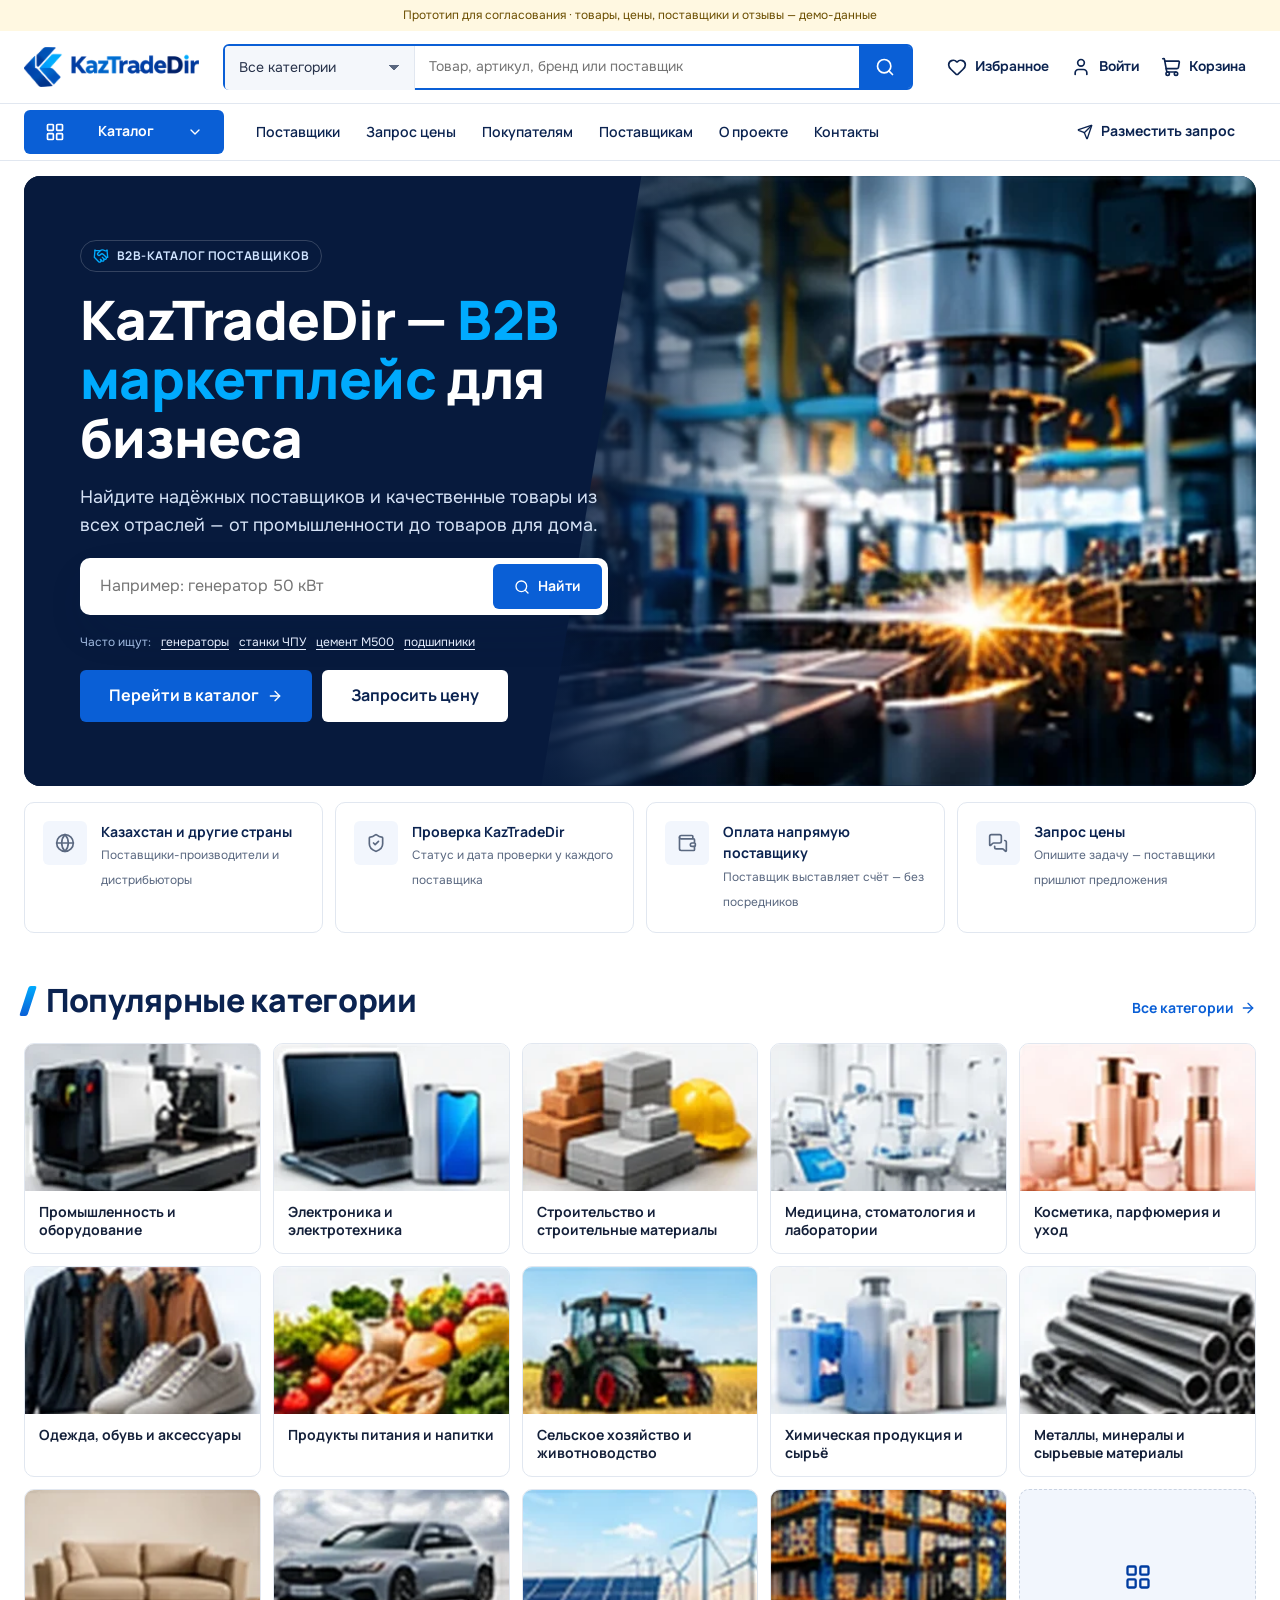
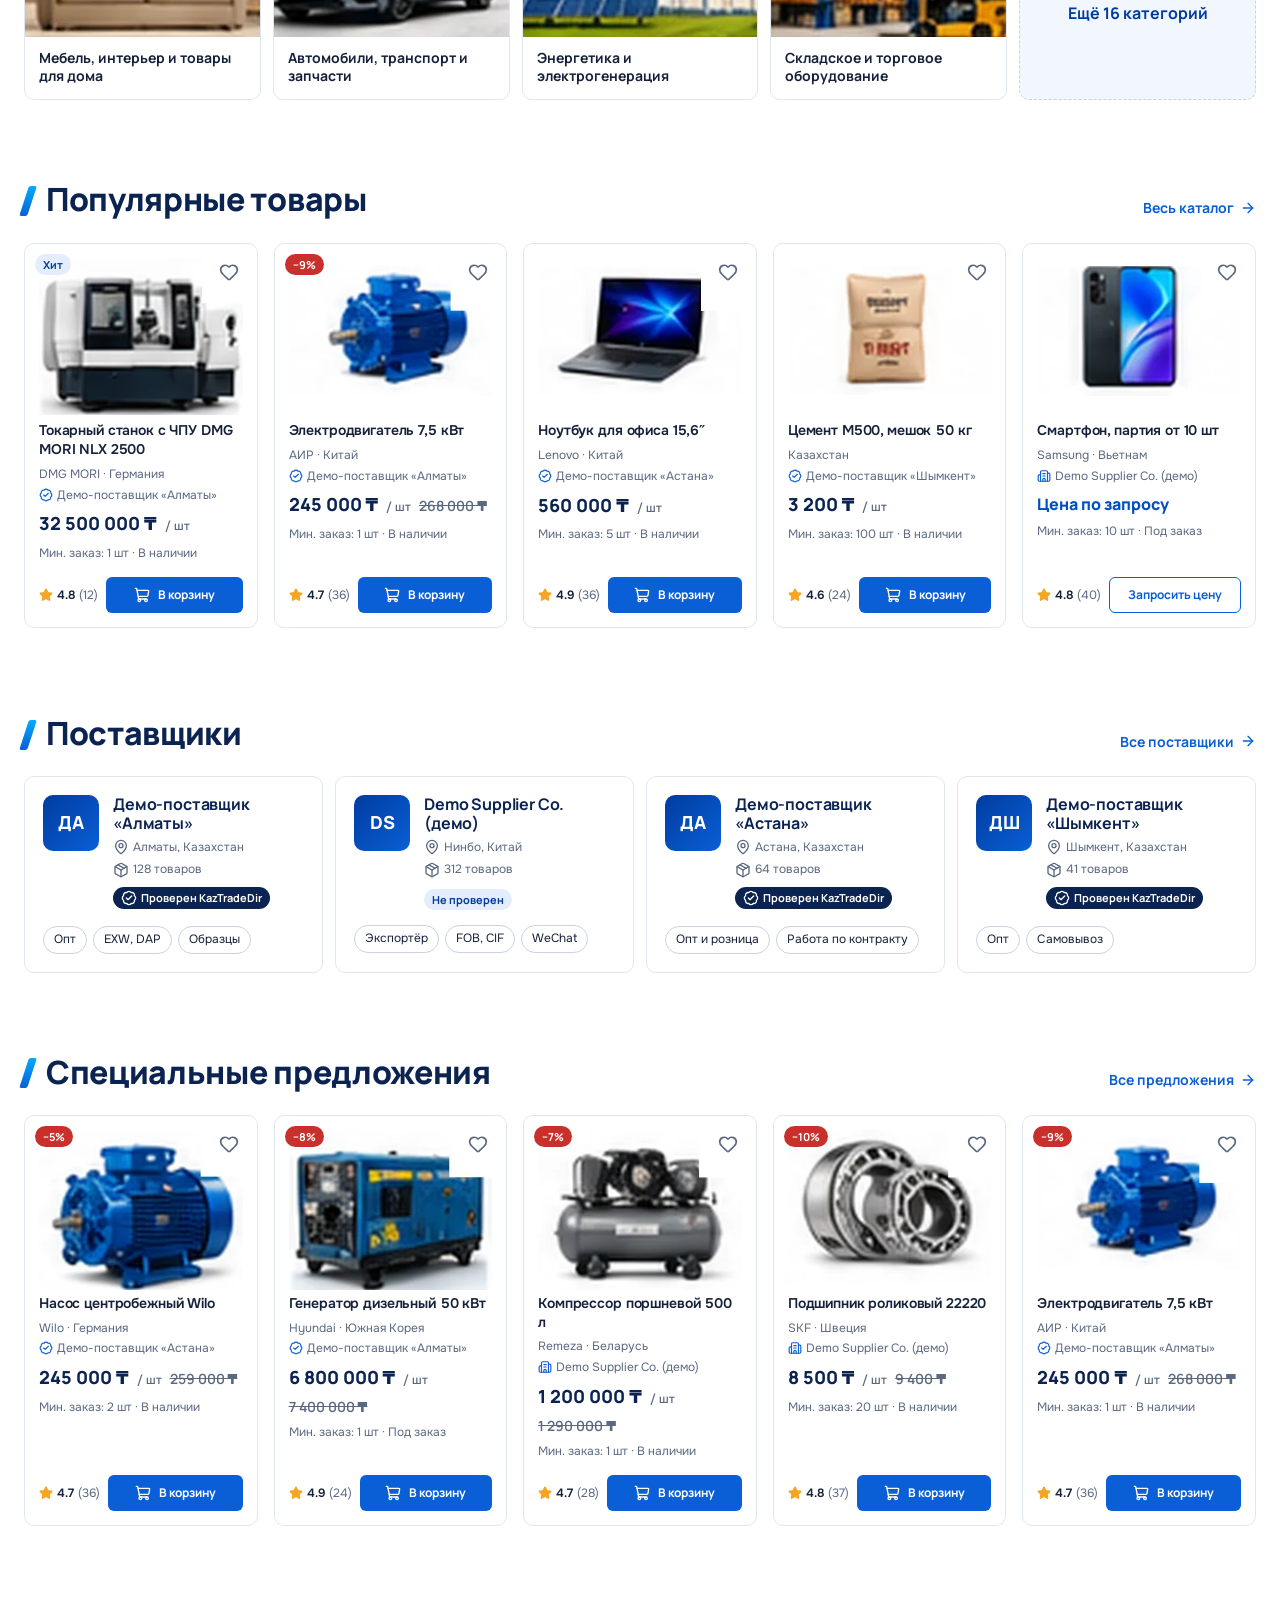
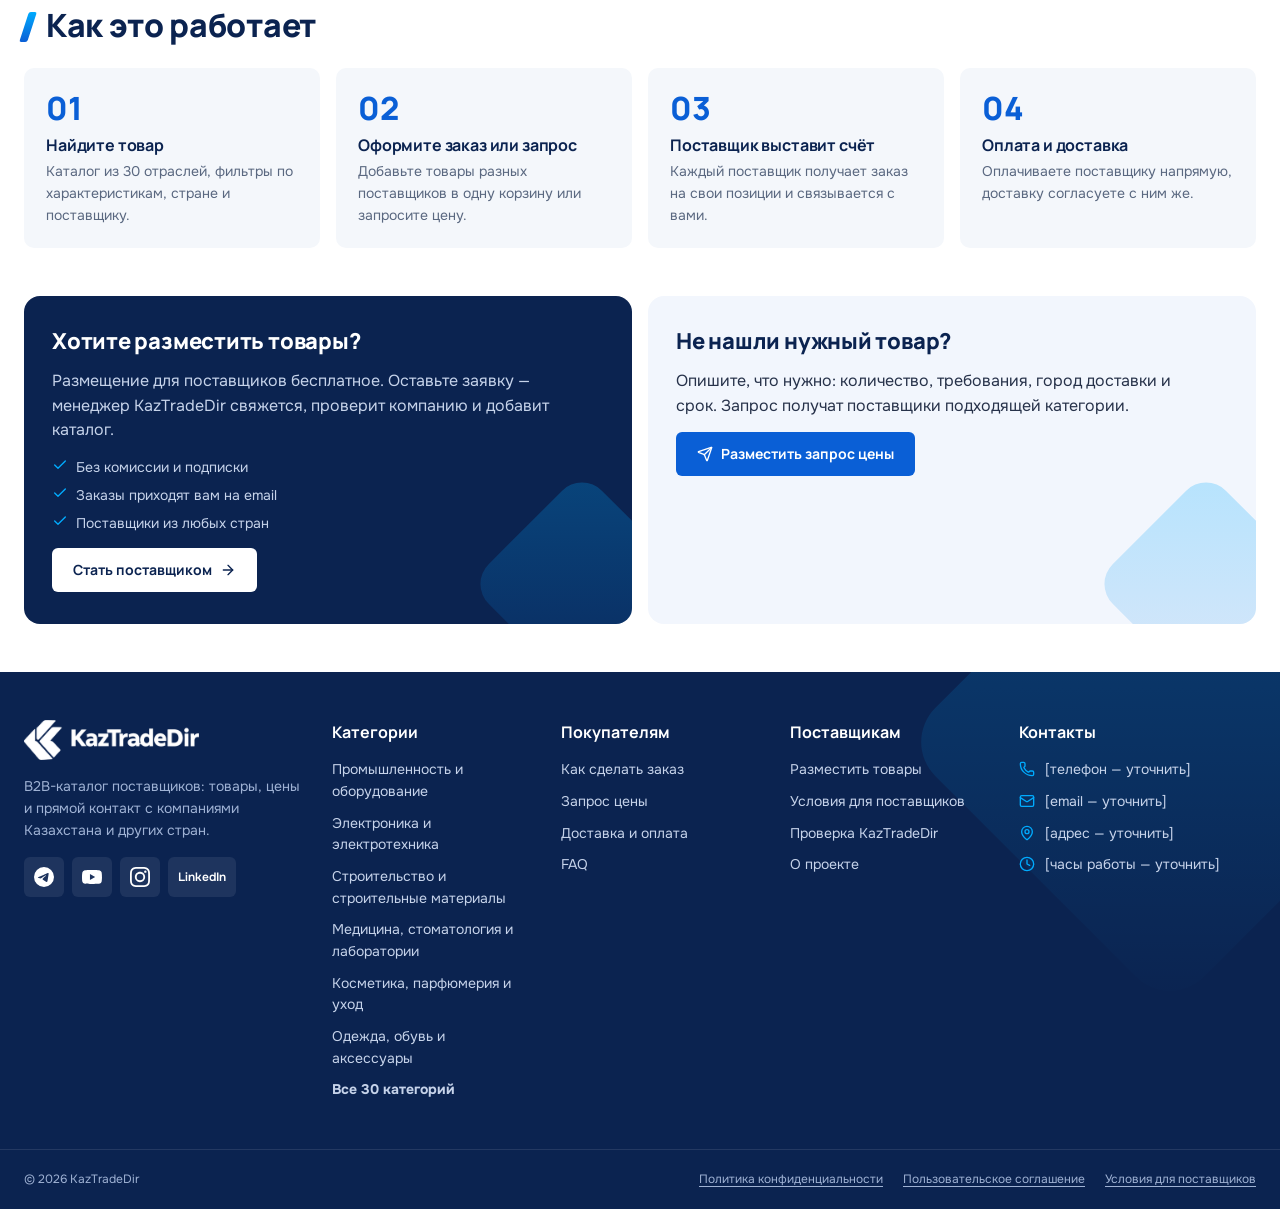
==== index.html @ 455f2168 "Прототип KazTradeDir, часть 1: главная, каталог, товар Co-Authored-By: Claude Opus 5.5 <noreply@anth" ====
<!doctype html>
<html lang="ru">
<head>
	<meta charset="utf-8">
	<meta name="viewport" content="width=device-width, initial-scale=1">
	<title>KazTradeDir — B2B-каталог поставщиков Казахстана</title>
	<meta name="description" content="Поставщики и товары для бизнеса: промышленность, стройка, электроника и ещё 27 отраслей. Заказ и запрос цены напрямую у поставщика.">
	<meta name="robots" content="noindex, nofollow">
	<link rel="icon" href="assets/img/favicon-32.png" sizes="32x32">
	<link rel="apple-touch-icon" href="assets/img/apple-touch-icon.png">
	<link rel="preconnect" href="https://fonts.googleapis.com">
	<link rel="preconnect" href="https://fonts.gstatic.com" crossorigin>
	<link rel="stylesheet" href="https://fonts.googleapis.com/css2?family=Manrope:wght@600;700;800&family=Onest:wght@400;500;600;700&display=swap">
	<link rel="stylesheet" href="assets/css/tokens.css?v=0.4.3">
	<link rel="stylesheet" href="assets/css/base.css?v=0.4.3">
	<link rel="stylesheet" href="assets/css/components.css?v=0.4.3">
	<link rel="stylesheet" href="assets/css/layout.css?v=0.4.3">
	<link rel="stylesheet" href="assets/css/pages.css?v=0.4.3">
	<script type="module" src="assets/js/main.js?v=0.4.3"></script>
</head>
<body>
<div class="proto-bar">Прототип для согласования · товары, цены, поставщики и отзывы — демо-данные</div>
<a class="skip-link" href="#main">Перейти к содержимому</a>
<header class="site-header">
	<div class="container header-main">
		<button class="icon-btn header-burger" type="button" data-drawer-open="mobile-nav" aria-controls="mobile-nav" aria-expanded="false" aria-label="Открыть меню"><svg class="icon" aria-hidden="true"><use href="assets/icons.svg#i-menu"></use></svg></button>
		<a class="site-logo" href="index.html" aria-label="KazTradeDir — на главную"><img src="assets/img/logo.png" alt="KazTradeDir" width="175" height="40"></a>
		<form class="header-search" role="search" action="catalog.html">
			<label class="visually-hidden" for="search-cat">Категория поиска</label>
			<select class="select header-search__cat" id="search-cat" name="product_cat"><option value="">Все категории</option><option value="promyshlennost-i-oborudovanie">Промышленность и оборудование</option><option value="elektronika-i-elektrotehnika">Электроника и электротехника</option><option value="stroitelstvo-i-stroymaterialy">Строительство и строительные материалы</option><option value="meditsina-i-laboratorii">Медицина, стоматология и лаборатории</option><option value="kosmetika-i-parfyumeriya">Косметика, парфюмерия и уход</option><option value="odezhda-obuv-aksessuary">Одежда, обувь и аксессуары</option><option value="produkty-pitaniya-i-napitki">Продукты питания и напитки</option><option value="selskoe-hozyaystvo">Сельское хозяйство и животноводство</option><option value="himicheskaya-produktsiya">Химическая продукция и сырьё</option><option value="metally-i-mineraly">Металлы, минералы и сырьевые материалы</option><option value="mebel-i-tovary-dlya-doma">Мебель, интерьер и товары для дома</option><option value="avto-transport-zapchasti">Автомобили, транспорт и запчасти</option><option value="energetika">Энергетика и электрогенерация</option><option value="skladskoe-i-torgovoe-oborudovanie">Складское и торговое оборудование</option><option value="tekstil-i-tkani">Текстиль, ткани и материалы для производства</option><option value="nauka-i-izmereniya">Наука, измерения и контроль качества</option><option value="sport-otdyh-turizm">Спорт, отдых и туризм</option><option value="detskie-tovary">Детские товары, игрушки и образование</option><option value="oborudovanie-dlya-biznesa">Оборудование для бизнеса и сферы услуг</option><option value="bezopasnost-i-svyaz">Безопасность и связь</option><option value="vodosnabzhenie-otoplenie-ventilyatsiya">Водоснабжение, отопление и вентиляция</option><option value="bumaga-poligrafiya-ofis">Бумага, полиграфия и офисные товары</option><option value="tovary-dlya-zhivotnyh">Товары для животных</option><option value="ekologiya-i-pererabotka">Экология, переработка и очистка</option><option value="bytovaya-tehnika">Бытовая техника и товары повседневного спроса</option><option value="zapchasti-i-komplektuyushchie">Запасные части и комплектующие</option><option value="syre-i-polufabrikaty">Сырьё и полуфабрикаты для производства</option><option value="yuvelirnye-izdeliya">Ювелирные изделия и предметы роскоши</option><option value="muzyka-zvuk-razvlecheniya">Музыка, звук и развлечения</option><option value="robototehnika-i-avtomatizatsiya">Робототехника, автоматизация и новые технологии</option></select>
			<label class="visually-hidden" for="search-q">Поиск</label>
			<input class="header-search__input" id="search-q" type="search" name="s" placeholder="Товар, артикул, бренд или поставщик" autocomplete="off">
			<button class="header-search__btn" type="submit" aria-label="Найти"><svg class="icon" aria-hidden="true"><use href="assets/icons.svg#i-search"></use></svg></button>
		</form>
		<nav class="header-actions" aria-label="Личное">
			<a class="header-action header-action--fav" href="#"><svg class="icon" aria-hidden="true"><use href="assets/icons.svg#i-heart"></use></svg><span class="header-action__label">Избранное</span><span class="counter" data-fav-count></span></a>
			<a class="header-action header-action--account" href="#"><svg class="icon" aria-hidden="true"><use href="assets/icons.svg#i-user"></use></svg><span class="header-action__label">Войти</span></a>
			<a class="header-action" href="#"><svg class="icon" aria-hidden="true"><use href="assets/icons.svg#i-shopping-cart"></use></svg><span class="header-action__label">Корзина</span><span class="counter" data-cart-count></span></a>
		</nav>
	</div>
	<div class="header-nav">
		<div class="container header-nav__inner">
			<button class="btn catalog-toggle" type="button" aria-expanded="false" aria-controls="mega-menu"><svg class="icon" aria-hidden="true"><use href="assets/icons.svg#i-layout-grid"></use></svg><span>Каталог</span><svg class="icon icon--sm catalog-toggle__chevron" aria-hidden="true"><use href="assets/icons.svg#i-chevron-down"></use></svg></button>
			<nav class="main-menu" aria-label="Основное меню"><a href="#">Поставщики</a><a href="#rfq">Запрос цены</a><a href="#">Покупателям</a><a href="#">Поставщикам</a><a href="#">О проекте</a><a href="#">Контакты</a></nav>
			<button class="btn btn--ghost header-nav__rfq" type="button" data-rfq-open=""><svg class="icon icon--sm" aria-hidden="true"><use href="assets/icons.svg#i-send"></use></svg>Разместить запрос</button>
		</div>
	</div>
	<div class="mega" id="mega-menu" hidden>
		<div class="container mega__inner">
			<nav class="mega__cats" aria-label="Категории каталога"><a class="mega__cat is-active" href="catalog.html" data-panel="mega-promyshlennost-i-oborudovanie"><svg class="icon" aria-hidden="true"><use href="assets/icons.svg#i-factory"></use></svg><span>Промышленность и оборудование</span><svg class="icon icon--sm" aria-hidden="true"><use href="assets/icons.svg#i-chevron-right"></use></svg></a><a class="mega__cat" href="catalog.html" data-panel="mega-elektronika-i-elektrotehnika"><svg class="icon" aria-hidden="true"><use href="assets/icons.svg#i-cpu"></use></svg><span>Электроника и электротехника</span><svg class="icon icon--sm" aria-hidden="true"><use href="assets/icons.svg#i-chevron-right"></use></svg></a><a class="mega__cat" href="catalog.html" data-panel="mega-stroitelstvo-i-stroymaterialy"><svg class="icon" aria-hidden="true"><use href="assets/icons.svg#i-hard-hat"></use></svg><span>Строительство и строительные материалы</span><svg class="icon icon--sm" aria-hidden="true"><use href="assets/icons.svg#i-chevron-right"></use></svg></a><a class="mega__cat" href="catalog.html" data-panel="mega-meditsina-i-laboratorii"><svg class="icon" aria-hidden="true"><use href="assets/icons.svg#i-stethoscope"></use></svg><span>Медицина, стоматология и лаборатории</span><svg class="icon icon--sm" aria-hidden="true"><use href="assets/icons.svg#i-chevron-right"></use></svg></a><a class="mega__cat" href="catalog.html" data-panel="mega-kosmetika-i-parfyumeriya"><svg class="icon" aria-hidden="true"><use href="assets/icons.svg#i-sparkles"></use></svg><span>Косметика, парфюмерия и уход</span><svg class="icon icon--sm" aria-hidden="true"><use href="assets/icons.svg#i-chevron-right"></use></svg></a><a class="mega__cat" href="catalog.html" data-panel="mega-odezhda-obuv-aksessuary"><svg class="icon" aria-hidden="true"><use href="assets/icons.svg#i-shirt"></use></svg><span>Одежда, обувь и аксессуары</span><svg class="icon icon--sm" aria-hidden="true"><use href="assets/icons.svg#i-chevron-right"></use></svg></a><a class="mega__cat" href="catalog.html" data-panel="mega-produkty-pitaniya-i-napitki"><svg class="icon" aria-hidden="true"><use href="assets/icons.svg#i-apple"></use></svg><span>Продукты питания и напитки</span><svg class="icon icon--sm" aria-hidden="true"><use href="assets/icons.svg#i-chevron-right"></use></svg></a><a class="mega__cat" href="catalog.html" data-panel="mega-selskoe-hozyaystvo"><svg class="icon" aria-hidden="true"><use href="assets/icons.svg#i-tractor"></use></svg><span>Сельское хозяйство и животноводство</span><svg class="icon icon--sm" aria-hidden="true"><use href="assets/icons.svg#i-chevron-right"></use></svg></a><a class="mega__cat" href="catalog.html" data-panel="mega-himicheskaya-produktsiya"><svg class="icon" aria-hidden="true"><use href="assets/icons.svg#i-flask-conical"></use></svg><span>Химическая продукция и сырьё</span><svg class="icon icon--sm" aria-hidden="true"><use href="assets/icons.svg#i-chevron-right"></use></svg></a><a class="mega__cat" href="catalog.html" data-panel="mega-metally-i-mineraly"><svg class="icon" aria-hidden="true"><use href="assets/icons.svg#i-pickaxe"></use></svg><span>Металлы, минералы и сырьевые материалы</span><svg class="icon icon--sm" aria-hidden="true"><use href="assets/icons.svg#i-chevron-right"></use></svg></a><a class="mega__cat" href="catalog.html" data-panel="mega-mebel-i-tovary-dlya-doma"><svg class="icon" aria-hidden="true"><use href="assets/icons.svg#i-sofa"></use></svg><span>Мебель, интерьер и товары для дома</span><svg class="icon icon--sm" aria-hidden="true"><use href="assets/icons.svg#i-chevron-right"></use></svg></a><a class="mega__cat" href="catalog.html" data-panel="mega-avto-transport-zapchasti"><svg class="icon" aria-hidden="true"><use href="assets/icons.svg#i-car"></use></svg><span>Автомобили, транспорт и запчасти</span><svg class="icon icon--sm" aria-hidden="true"><use href="assets/icons.svg#i-chevron-right"></use></svg></a><a class="mega__cat" href="catalog.html" data-panel="mega-energetika"><svg class="icon" aria-hidden="true"><use href="assets/icons.svg#i-zap"></use></svg><span>Энергетика и электрогенерация</span><svg class="icon icon--sm" aria-hidden="true"><use href="assets/icons.svg#i-chevron-right"></use></svg></a><a class="mega__cat" href="catalog.html" data-panel="mega-skladskoe-i-torgovoe-oborudovanie"><svg class="icon" aria-hidden="true"><use href="assets/icons.svg#i-warehouse"></use></svg><span>Складское и торговое оборудование</span><svg class="icon icon--sm" aria-hidden="true"><use href="assets/icons.svg#i-chevron-right"></use></svg></a><a class="mega__cat" href="catalog.html" data-panel="mega-tekstil-i-tkani"><svg class="icon" aria-hidden="true"><use href="assets/icons.svg#i-scissors"></use></svg><span>Текстиль, ткани и материалы для производства</span><svg class="icon icon--sm" aria-hidden="true"><use href="assets/icons.svg#i-chevron-right"></use></svg></a><a class="mega__cat" href="catalog.html" data-panel="mega-nauka-i-izmereniya"><svg class="icon" aria-hidden="true"><use href="assets/icons.svg#i-microscope"></use></svg><span>Наука, измерения и контроль качества</span><svg class="icon icon--sm" aria-hidden="true"><use href="assets/icons.svg#i-chevron-right"></use></svg></a><a class="mega__cat" href="catalog.html" data-panel="mega-sport-otdyh-turizm"><svg class="icon" aria-hidden="true"><use href="assets/icons.svg#i-dumbbell"></use></svg><span>Спорт, отдых и туризм</span><svg class="icon icon--sm" aria-hidden="true"><use href="assets/icons.svg#i-chevron-right"></use></svg></a><a class="mega__cat" href="catalog.html" data-panel="mega-detskie-tovary"><svg class="icon" aria-hidden="true"><use href="assets/icons.svg#i-baby"></use></svg><span>Детские товары, игрушки и образование</span><svg class="icon icon--sm" aria-hidden="true"><use href="assets/icons.svg#i-chevron-right"></use></svg></a><a class="mega__cat" href="catalog.html" data-panel="mega-oborudovanie-dlya-biznesa"><svg class="icon" aria-hidden="true"><use href="assets/icons.svg#i-briefcase-business"></use></svg><span>Оборудование для бизнеса и сферы услуг</span><svg class="icon icon--sm" aria-hidden="true"><use href="assets/icons.svg#i-chevron-right"></use></svg></a><a class="mega__cat" href="catalog.html" data-panel="mega-bezopasnost-i-svyaz"><svg class="icon" aria-hidden="true"><use href="assets/icons.svg#i-shield"></use></svg><span>Безопасность и связь</span><svg class="icon icon--sm" aria-hidden="true"><use href="assets/icons.svg#i-chevron-right"></use></svg></a><a class="mega__cat" href="catalog.html" data-panel="mega-vodosnabzhenie-otoplenie-ventilyatsiya"><svg class="icon" aria-hidden="true"><use href="assets/icons.svg#i-droplets"></use></svg><span>Водоснабжение, отопление и вентиляция</span><svg class="icon icon--sm" aria-hidden="true"><use href="assets/icons.svg#i-chevron-right"></use></svg></a><a class="mega__cat" href="catalog.html" data-panel="mega-bumaga-poligrafiya-ofis"><svg class="icon" aria-hidden="true"><use href="assets/icons.svg#i-printer"></use></svg><span>Бумага, полиграфия и офисные товары</span><svg class="icon icon--sm" aria-hidden="true"><use href="assets/icons.svg#i-chevron-right"></use></svg></a><a class="mega__cat" href="catalog.html" data-panel="mega-tovary-dlya-zhivotnyh"><svg class="icon" aria-hidden="true"><use href="assets/icons.svg#i-paw-print"></use></svg><span>Товары для животных</span><svg class="icon icon--sm" aria-hidden="true"><use href="assets/icons.svg#i-chevron-right"></use></svg></a><a class="mega__cat" href="catalog.html" data-panel="mega-ekologiya-i-pererabotka"><svg class="icon" aria-hidden="true"><use href="assets/icons.svg#i-recycle"></use></svg><span>Экология, переработка и очистка</span><svg class="icon icon--sm" aria-hidden="true"><use href="assets/icons.svg#i-chevron-right"></use></svg></a><a class="mega__cat" href="catalog.html" data-panel="mega-bytovaya-tehnika"><svg class="icon" aria-hidden="true"><use href="assets/icons.svg#i-washing-machine"></use></svg><span>Бытовая техника и товары повседневного спроса</span><svg class="icon icon--sm" aria-hidden="true"><use href="assets/icons.svg#i-chevron-right"></use></svg></a><a class="mega__cat" href="catalog.html" data-panel="mega-zapchasti-i-komplektuyushchie"><svg class="icon" aria-hidden="true"><use href="assets/icons.svg#i-cog"></use></svg><span>Запасные части и комплектующие</span><svg class="icon icon--sm" aria-hidden="true"><use href="assets/icons.svg#i-chevron-right"></use></svg></a><a class="mega__cat" href="catalog.html" data-panel="mega-syre-i-polufabrikaty"><svg class="icon" aria-hidden="true"><use href="assets/icons.svg#i-boxes"></use></svg><span>Сырьё и полуфабрикаты для производства</span><svg class="icon icon--sm" aria-hidden="true"><use href="assets/icons.svg#i-chevron-right"></use></svg></a><a class="mega__cat" href="catalog.html" data-panel="mega-yuvelirnye-izdeliya"><svg class="icon" aria-hidden="true"><use href="assets/icons.svg#i-gem"></use></svg><span>Ювелирные изделия и предметы роскоши</span><svg class="icon icon--sm" aria-hidden="true"><use href="assets/icons.svg#i-chevron-right"></use></svg></a><a class="mega__cat" href="catalog.html" data-panel="mega-muzyka-zvuk-razvlecheniya"><svg class="icon" aria-hidden="true"><use href="assets/icons.svg#i-music"></use></svg><span>Музыка, звук и развлечения</span><svg class="icon icon--sm" aria-hidden="true"><use href="assets/icons.svg#i-chevron-right"></use></svg></a><a class="mega__cat" href="catalog.html" data-panel="mega-robototehnika-i-avtomatizatsiya"><svg class="icon" aria-hidden="true"><use href="assets/icons.svg#i-bot"></use></svg><span>Робототехника, автоматизация и новые технологии</span><svg class="icon icon--sm" aria-hidden="true"><use href="assets/icons.svg#i-chevron-right"></use></svg></a></nav>
			<div><div class="mega__panel" id="mega-promyshlennost-i-oborudovanie"><h3><svg class="icon icon--lg" aria-hidden="true"><use href="assets/icons.svg#i-factory"></use></svg>Промышленность и оборудование</h3><div class="mega__subs"><a href="catalog.html">Станки и производственные линии</a><a href="catalog.html">Насосы и компрессоры</a><a href="catalog.html">Генераторы и сварочное оборудование</a><a href="catalog.html">Подъёмное оборудование</a><a href="catalog.html">Пищевое и упаковочное оборудование</a><a href="catalog.html">Инструмент</a></div><a class="mega__all" href="catalog.html">Все товары категории <svg class="icon icon--sm" aria-hidden="true"><use href="assets/icons.svg#i-arrow-right"></use></svg></a></div><div class="mega__panel" id="mega-elektronika-i-elektrotehnika" hidden><h3><svg class="icon icon--lg" aria-hidden="true"><use href="assets/icons.svg#i-cpu"></use></svg>Электроника и электротехника</h3><div class="mega__subs"><a href="catalog.html">Кабель и провод</a><a href="catalog.html">Электрощитовое оборудование</a><a href="catalog.html">Освещение</a><a href="catalog.html">Электроустановочные изделия</a><a href="catalog.html">Компьютеры и оргтехника</a><a href="catalog.html">Электронные компоненты</a></div><a class="mega__all" href="catalog.html">Все товары категории <svg class="icon icon--sm" aria-hidden="true"><use href="assets/icons.svg#i-arrow-right"></use></svg></a></div><div class="mega__panel" id="mega-stroitelstvo-i-stroymaterialy" hidden><h3><svg class="icon icon--lg" aria-hidden="true"><use href="assets/icons.svg#i-hard-hat"></use></svg>Строительство и строительные материалы</h3><div class="mega__subs"><a href="catalog.html">Цемент и сухие смеси</a><a href="catalog.html">Кирпич и блоки</a><a href="catalog.html">Металлопрокат для стройки</a><a href="catalog.html">Кровля и фасад</a><a href="catalog.html">Изоляция</a><a href="catalog.html">Отделочные материалы</a><a href="catalog.html">Строительная техника</a></div><a class="mega__all" href="catalog.html">Все товары категории <svg class="icon icon--sm" aria-hidden="true"><use href="assets/icons.svg#i-arrow-right"></use></svg></a></div><div class="mega__panel" id="mega-meditsina-i-laboratorii" hidden><h3><svg class="icon icon--lg" aria-hidden="true"><use href="assets/icons.svg#i-stethoscope"></use></svg>Медицина, стоматология и лаборатории</h3><div class="mega__subs"><a href="catalog.html">Медицинское оборудование</a><a href="catalog.html">Стоматология</a><a href="catalog.html">Лабораторное оборудование</a><a href="catalog.html">Расходные материалы</a><a href="catalog.html">Средства защиты</a><a href="catalog.html">Мебель для клиник</a></div><a class="mega__all" href="catalog.html">Все товары категории <svg class="icon icon--sm" aria-hidden="true"><use href="assets/icons.svg#i-arrow-right"></use></svg></a></div><div class="mega__panel" id="mega-kosmetika-i-parfyumeriya" hidden><h3><svg class="icon icon--lg" aria-hidden="true"><use href="assets/icons.svg#i-sparkles"></use></svg>Косметика, парфюмерия и уход</h3><div class="mega__subs"><a href="catalog.html">Уход за кожей</a><a href="catalog.html">Уход за волосами</a><a href="catalog.html">Декоративная косметика</a><a href="catalog.html">Парфюмерия</a><a href="catalog.html">Профессиональная косметика</a></div><a class="mega__all" href="catalog.html">Все товары категории <svg class="icon icon--sm" aria-hidden="true"><use href="assets/icons.svg#i-arrow-right"></use></svg></a></div><div class="mega__panel" id="mega-odezhda-obuv-aksessuary" hidden><h3><svg class="icon icon--lg" aria-hidden="true"><use href="assets/icons.svg#i-shirt"></use></svg>Одежда, обувь и аксессуары</h3><div class="mega__subs"><a href="catalog.html">Спецодежда и СИЗ</a><a href="catalog.html">Мужская одежда</a><a href="catalog.html">Женская одежда</a><a href="catalog.html">Детская одежда</a><a href="catalog.html">Обувь</a><a href="catalog.html">Аксессуары</a></div><a class="mega__all" href="catalog.html">Все товары категории <svg class="icon icon--sm" aria-hidden="true"><use href="assets/icons.svg#i-arrow-right"></use></svg></a></div><div class="mega__panel" id="mega-produkty-pitaniya-i-napitki" hidden><h3><svg class="icon icon--lg" aria-hidden="true"><use href="assets/icons.svg#i-apple"></use></svg>Продукты питания и напитки</h3><div class="mega__subs"><a href="catalog.html">Мясо и птица</a><a href="catalog.html">Молочная продукция</a><a href="catalog.html">Бакалея и крупы</a><a href="catalog.html">Кондитерские изделия</a><a href="catalog.html">Напитки</a><a href="catalog.html">Фрукты и овощи</a></div><a class="mega__all" href="catalog.html">Все товары категории <svg class="icon icon--sm" aria-hidden="true"><use href="assets/icons.svg#i-arrow-right"></use></svg></a></div><div class="mega__panel" id="mega-selskoe-hozyaystvo" hidden><h3><svg class="icon icon--lg" aria-hidden="true"><use href="assets/icons.svg#i-tractor"></use></svg>Сельское хозяйство и животноводство</h3><div class="mega__subs"><a href="catalog.html">Сельхозтехника</a><a href="catalog.html">Семена и саженцы</a><a href="catalog.html">Удобрения и СЗР</a><a href="catalog.html">Корма и добавки</a><a href="catalog.html">Оборудование для ферм</a><a href="catalog.html">Поливные системы</a></div><a class="mega__all" href="catalog.html">Все товары категории <svg class="icon icon--sm" aria-hidden="true"><use href="assets/icons.svg#i-arrow-right"></use></svg></a></div><div class="mega__panel" id="mega-himicheskaya-produktsiya" hidden><h3><svg class="icon icon--lg" aria-hidden="true"><use href="assets/icons.svg#i-flask-conical"></use></svg>Химическая продукция и сырьё</h3><div class="mega__subs"><a href="catalog.html">Промышленная химия</a><a href="catalog.html">Лакокрасочные материалы</a><a href="catalog.html">Бытовая химия</a><a href="catalog.html">Полимеры и пластмассы</a><a href="catalog.html">Реактивы</a></div><a class="mega__all" href="catalog.html">Все товары категории <svg class="icon icon--sm" aria-hidden="true"><use href="assets/icons.svg#i-arrow-right"></use></svg></a></div><div class="mega__panel" id="mega-metally-i-mineraly" hidden><h3><svg class="icon icon--lg" aria-hidden="true"><use href="assets/icons.svg#i-pickaxe"></use></svg>Металлы, минералы и сырьевые материалы</h3><div class="mega__subs"><a href="catalog.html">Чёрный металлопрокат</a><a href="catalog.html">Цветные металлы</a><a href="catalog.html">Трубы</a><a href="catalog.html">Метизы</a><a href="catalog.html">Нерудные материалы</a><a href="catalog.html">Руды и концентраты</a></div><a class="mega__all" href="catalog.html">Все товары категории <svg class="icon icon--sm" aria-hidden="true"><use href="assets/icons.svg#i-arrow-right"></use></svg></a></div><div class="mega__panel" id="mega-mebel-i-tovary-dlya-doma" hidden><h3><svg class="icon icon--lg" aria-hidden="true"><use href="assets/icons.svg#i-sofa"></use></svg>Мебель, интерьер и товары для дома</h3><div class="mega__subs"><a href="catalog.html">Офисная мебель</a><a href="catalog.html">Мебель для дома</a><a href="catalog.html">Мебель для HoReCa</a><a href="catalog.html">Текстиль для дома</a><a href="catalog.html">Посуда</a><a href="catalog.html">Декор</a></div><a class="mega__all" href="catalog.html">Все товары категории <svg class="icon icon--sm" aria-hidden="true"><use href="assets/icons.svg#i-arrow-right"></use></svg></a></div><div class="mega__panel" id="mega-avto-transport-zapchasti" hidden><h3><svg class="icon icon--lg" aria-hidden="true"><use href="assets/icons.svg#i-car"></use></svg>Автомобили, транспорт и запчасти</h3><div class="mega__subs"><a href="catalog.html">Легковые автомобили</a><a href="catalog.html">Грузовой транспорт</a><a href="catalog.html">Спецтехника</a><a href="catalog.html">Шины и диски</a><a href="catalog.html">Масла и автохимия</a><a href="catalog.html">Автоаксессуары</a></div><a class="mega__all" href="catalog.html">Все товары категории <svg class="icon icon--sm" aria-hidden="true"><use href="assets/icons.svg#i-arrow-right"></use></svg></a></div><div class="mega__panel" id="mega-energetika" hidden><h3><svg class="icon icon--lg" aria-hidden="true"><use href="assets/icons.svg#i-zap"></use></svg>Энергетика и электрогенерация</h3><div class="mega__subs"><a href="catalog.html">Генераторы и электростанции</a><a href="catalog.html">Солнечная энергетика</a><a href="catalog.html">ИБП и стабилизаторы</a><a href="catalog.html">Трансформаторы</a><a href="catalog.html">Аккумуляторы</a></div><a class="mega__all" href="catalog.html">Все товары категории <svg class="icon icon--sm" aria-hidden="true"><use href="assets/icons.svg#i-arrow-right"></use></svg></a></div><div class="mega__panel" id="mega-skladskoe-i-torgovoe-oborudovanie" hidden><h3><svg class="icon icon--lg" aria-hidden="true"><use href="assets/icons.svg#i-warehouse"></use></svg>Складское и торговое оборудование</h3><div class="mega__subs"><a href="catalog.html">Стеллажи</a><a href="catalog.html">Складская техника</a><a href="catalog.html">Торговое оборудование</a><a href="catalog.html">Холодильное оборудование</a><a href="catalog.html">Весы</a><a href="catalog.html">Упаковка</a></div><a class="mega__all" href="catalog.html">Все товары категории <svg class="icon icon--sm" aria-hidden="true"><use href="assets/icons.svg#i-arrow-right"></use></svg></a></div><div class="mega__panel" id="mega-tekstil-i-tkani" hidden><h3><svg class="icon icon--lg" aria-hidden="true"><use href="assets/icons.svg#i-scissors"></use></svg>Текстиль, ткани и материалы для производства</h3><div class="mega__subs"><a href="catalog.html">Ткани</a><a href="catalog.html">Нитки и фурнитура</a><a href="catalog.html">Нетканые материалы</a><a href="catalog.html">Технический текстиль</a><a href="catalog.html">Кожа и кожзаменители</a></div><a class="mega__all" href="catalog.html">Все товары категории <svg class="icon icon--sm" aria-hidden="true"><use href="assets/icons.svg#i-arrow-right"></use></svg></a></div><div class="mega__panel" id="mega-nauka-i-izmereniya" hidden><h3><svg class="icon icon--lg" aria-hidden="true"><use href="assets/icons.svg#i-microscope"></use></svg>Наука, измерения и контроль качества</h3><div class="mega__subs"><a href="catalog.html">Измерительные приборы</a><a href="catalog.html">Лабораторные анализаторы</a><a href="catalog.html">Неразрушающий контроль</a><a href="catalog.html">Метрология и калибровка</a><a href="catalog.html">Геодезическое оборудование</a></div><a class="mega__all" href="catalog.html">Все товары категории <svg class="icon icon--sm" aria-hidden="true"><use href="assets/icons.svg#i-arrow-right"></use></svg></a></div><div class="mega__panel" id="mega-sport-otdyh-turizm" hidden><h3><svg class="icon icon--lg" aria-hidden="true"><use href="assets/icons.svg#i-dumbbell"></use></svg>Спорт, отдых и туризм</h3><div class="mega__subs"><a href="catalog.html">Тренажёры</a><a href="catalog.html">Спортивный инвентарь</a><a href="catalog.html">Туризм и кемпинг</a><a href="catalog.html">Оборудование для площадок</a></div><a class="mega__all" href="catalog.html">Все товары категории <svg class="icon icon--sm" aria-hidden="true"><use href="assets/icons.svg#i-arrow-right"></use></svg></a></div><div class="mega__panel" id="mega-detskie-tovary" hidden><h3><svg class="icon icon--lg" aria-hidden="true"><use href="assets/icons.svg#i-baby"></use></svg>Детские товары, игрушки и образование</h3><div class="mega__subs"><a href="catalog.html">Игрушки</a><a href="catalog.html">Детская мебель</a><a href="catalog.html">Учебное оборудование</a><a href="catalog.html">Канцтовары для школы</a></div><a class="mega__all" href="catalog.html">Все товары категории <svg class="icon icon--sm" aria-hidden="true"><use href="assets/icons.svg#i-arrow-right"></use></svg></a></div><div class="mega__panel" id="mega-oborudovanie-dlya-biznesa" hidden><h3><svg class="icon icon--lg" aria-hidden="true"><use href="assets/icons.svg#i-briefcase-business"></use></svg>Оборудование для бизнеса и сферы услуг</h3><div class="mega__subs"><a href="catalog.html">Оборудование для HoReCa</a><a href="catalog.html">Клининг</a><a href="catalog.html">Прачечное оборудование</a><a href="catalog.html">Салоны красоты</a><a href="catalog.html">Кассы и POS</a></div><a class="mega__all" href="catalog.html">Все товары категории <svg class="icon icon--sm" aria-hidden="true"><use href="assets/icons.svg#i-arrow-right"></use></svg></a></div><div class="mega__panel" id="mega-bezopasnost-i-svyaz" hidden><h3><svg class="icon icon--lg" aria-hidden="true"><use href="assets/icons.svg#i-shield"></use></svg>Безопасность и связь</h3><div class="mega__subs"><a href="catalog.html">Видеонаблюдение</a><a href="catalog.html">Охранная и пожарная сигнализация</a><a href="catalog.html">Контроль доступа</a><a href="catalog.html">Сетевое и телеком-оборудование</a><a href="catalog.html">Пожаротушение</a></div><a class="mega__all" href="catalog.html">Все товары категории <svg class="icon icon--sm" aria-hidden="true"><use href="assets/icons.svg#i-arrow-right"></use></svg></a></div><div class="mega__panel" id="mega-vodosnabzhenie-otoplenie-ventilyatsiya" hidden><h3><svg class="icon icon--lg" aria-hidden="true"><use href="assets/icons.svg#i-droplets"></use></svg>Водоснабжение, отопление и вентиляция</h3><div class="mega__subs"><a href="catalog.html">Котлы и отопление</a><a href="catalog.html">Насосы для воды</a><a href="catalog.html">Трубы и фитинги</a><a href="catalog.html">Вентиляция и кондиционирование</a><a href="catalog.html">Водоочистка</a><a href="catalog.html">Сантехника</a></div><a class="mega__all" href="catalog.html">Все товары категории <svg class="icon icon--sm" aria-hidden="true"><use href="assets/icons.svg#i-arrow-right"></use></svg></a></div><div class="mega__panel" id="mega-bumaga-poligrafiya-ofis" hidden><h3><svg class="icon icon--lg" aria-hidden="true"><use href="assets/icons.svg#i-printer"></use></svg>Бумага, полиграфия и офисные товары</h3><div class="mega__subs"><a href="catalog.html">Бумага и картон</a><a href="catalog.html">Полиграфическое оборудование</a><a href="catalog.html">Канцелярия</a><a href="catalog.html">Расходники для печати</a></div><a class="mega__all" href="catalog.html">Все товары категории <svg class="icon icon--sm" aria-hidden="true"><use href="assets/icons.svg#i-arrow-right"></use></svg></a></div><div class="mega__panel" id="mega-tovary-dlya-zhivotnyh" hidden><h3><svg class="icon icon--lg" aria-hidden="true"><use href="assets/icons.svg#i-paw-print"></use></svg>Товары для животных</h3><div class="mega__subs"><a href="catalog.html">Корма</a><a href="catalog.html">Ветеринарные препараты</a><a href="catalog.html">Аксессуары и амуниция</a><a href="catalog.html">Зоогигиена</a></div><a class="mega__all" href="catalog.html">Все товары категории <svg class="icon icon--sm" aria-hidden="true"><use href="assets/icons.svg#i-arrow-right"></use></svg></a></div><div class="mega__panel" id="mega-ekologiya-i-pererabotka" hidden><h3><svg class="icon icon--lg" aria-hidden="true"><use href="assets/icons.svg#i-recycle"></use></svg>Экология, переработка и очистка</h3><div class="mega__subs"><a href="catalog.html">Оборудование для переработки</a><a href="catalog.html">Очистные сооружения</a><a href="catalog.html">Контейнеры для отходов</a><a href="catalog.html">Вторсырьё</a></div><a class="mega__all" href="catalog.html">Все товары категории <svg class="icon icon--sm" aria-hidden="true"><use href="assets/icons.svg#i-arrow-right"></use></svg></a></div><div class="mega__panel" id="mega-bytovaya-tehnika" hidden><h3><svg class="icon icon--lg" aria-hidden="true"><use href="assets/icons.svg#i-washing-machine"></use></svg>Бытовая техника и товары повседневного спроса</h3><div class="mega__subs"><a href="catalog.html">Крупная бытовая техника</a><a href="catalog.html">Мелкая бытовая техника</a><a href="catalog.html">Климатическая техника</a><a href="catalog.html">Хозтовары</a></div><a class="mega__all" href="catalog.html">Все товары категории <svg class="icon icon--sm" aria-hidden="true"><use href="assets/icons.svg#i-arrow-right"></use></svg></a></div><div class="mega__panel" id="mega-zapchasti-i-komplektuyushchie" hidden><h3><svg class="icon icon--lg" aria-hidden="true"><use href="assets/icons.svg#i-cog"></use></svg>Запасные части и комплектующие</h3><div class="mega__subs"><a href="catalog.html">Подшипники</a><a href="catalog.html">Приводы и редукторы</a><a href="catalog.html">Гидравлика и пневматика</a><a href="catalog.html">Уплотнения и РТИ</a><a href="catalog.html">Электродвигатели</a><a href="catalog.html">Запчасти к спецтехнике</a></div><a class="mega__all" href="catalog.html">Все товары категории <svg class="icon icon--sm" aria-hidden="true"><use href="assets/icons.svg#i-arrow-right"></use></svg></a></div><div class="mega__panel" id="mega-syre-i-polufabrikaty" hidden><h3><svg class="icon icon--lg" aria-hidden="true"><use href="assets/icons.svg#i-boxes"></use></svg>Сырьё и полуфабрикаты для производства</h3><div class="mega__subs"><a href="catalog.html">Пищевое сырьё</a><a href="catalog.html">Полимерное сырьё</a><a href="catalog.html">Древесина и пиломатериалы</a><a href="catalog.html">Бумажное сырьё</a><a href="catalog.html">Металлические заготовки</a></div><a class="mega__all" href="catalog.html">Все товары категории <svg class="icon icon--sm" aria-hidden="true"><use href="assets/icons.svg#i-arrow-right"></use></svg></a></div><div class="mega__panel" id="mega-yuvelirnye-izdeliya" hidden><h3><svg class="icon icon--lg" aria-hidden="true"><use href="assets/icons.svg#i-gem"></use></svg>Ювелирные изделия и предметы роскоши</h3><div class="mega__subs"><a href="catalog.html">Украшения</a><a href="catalog.html">Часы</a><a href="catalog.html">Сувениры и подарки</a><a href="catalog.html">Аксессуары премиум</a></div><a class="mega__all" href="catalog.html">Все товары категории <svg class="icon icon--sm" aria-hidden="true"><use href="assets/icons.svg#i-arrow-right"></use></svg></a></div><div class="mega__panel" id="mega-muzyka-zvuk-razvlecheniya" hidden><h3><svg class="icon icon--lg" aria-hidden="true"><use href="assets/icons.svg#i-music"></use></svg>Музыка, звук и развлечения</h3><div class="mega__subs"><a href="catalog.html">Звуковое оборудование</a><a href="catalog.html">Музыкальные инструменты</a><a href="catalog.html">Световое оборудование</a><a href="catalog.html">Аттракционы</a></div><a class="mega__all" href="catalog.html">Все товары категории <svg class="icon icon--sm" aria-hidden="true"><use href="assets/icons.svg#i-arrow-right"></use></svg></a></div><div class="mega__panel" id="mega-robototehnika-i-avtomatizatsiya" hidden><h3><svg class="icon icon--lg" aria-hidden="true"><use href="assets/icons.svg#i-bot"></use></svg>Робототехника, автоматизация и новые технологии</h3><div class="mega__subs"><a href="catalog.html">Промышленные роботы</a><a href="catalog.html">Контроллеры и ПЛК</a><a href="catalog.html">Датчики</a><a href="catalog.html">Дроны</a><a href="catalog.html">IoT и умный дом</a><a href="catalog.html">3D-печать</a></div><a class="mega__all" href="catalog.html">Все товары категории <svg class="icon icon--sm" aria-hidden="true"><use href="assets/icons.svg#i-arrow-right"></use></svg></a></div></div>
		</div>
	</div>
</header>
<aside class="drawer" id="mobile-nav" aria-label="Меню">
	<div class="drawer__head"><img src="assets/img/logo.png" alt="KazTradeDir" width="140" height="32"><button class="icon-btn" type="button" data-drawer-close aria-label="Закрыть меню"><svg class="icon" aria-hidden="true"><use href="assets/icons.svg#i-x"></use></svg></button></div>
	<div class="drawer__body mobile-nav">
		<div class="mobile-nav__section"><p class="mobile-nav__title">Каталог</p><details><summary><svg class="icon" aria-hidden="true"><use href="assets/icons.svg#i-factory"></use></svg><span>Промышленность и оборудование</span><svg class="icon icon--sm" aria-hidden="true"><use href="assets/icons.svg#i-chevron-down"></use></svg></summary><ul><li><a href="catalog.html"><b>Все товары категории</b></a></li><li><a href="catalog.html">Станки и производственные линии</a></li><li><a href="catalog.html">Насосы и компрессоры</a></li><li><a href="catalog.html">Генераторы и сварочное оборудование</a></li><li><a href="catalog.html">Подъёмное оборудование</a></li><li><a href="catalog.html">Пищевое и упаковочное оборудование</a></li><li><a href="catalog.html">Инструмент</a></li></ul></details><details><summary><svg class="icon" aria-hidden="true"><use href="assets/icons.svg#i-cpu"></use></svg><span>Электроника и электротехника</span><svg class="icon icon--sm" aria-hidden="true"><use href="assets/icons.svg#i-chevron-down"></use></svg></summary><ul><li><a href="catalog.html"><b>Все товары категории</b></a></li><li><a href="catalog.html">Кабель и провод</a></li><li><a href="catalog.html">Электрощитовое оборудование</a></li><li><a href="catalog.html">Освещение</a></li><li><a href="catalog.html">Электроустановочные изделия</a></li><li><a href="catalog.html">Компьютеры и оргтехника</a></li><li><a href="catalog.html">Электронные компоненты</a></li></ul></details><details><summary><svg class="icon" aria-hidden="true"><use href="assets/icons.svg#i-hard-hat"></use></svg><span>Строительство и строительные материалы</span><svg class="icon icon--sm" aria-hidden="true"><use href="assets/icons.svg#i-chevron-down"></use></svg></summary><ul><li><a href="catalog.html"><b>Все товары категории</b></a></li><li><a href="catalog.html">Цемент и сухие смеси</a></li><li><a href="catalog.html">Кирпич и блоки</a></li><li><a href="catalog.html">Металлопрокат для стройки</a></li><li><a href="catalog.html">Кровля и фасад</a></li><li><a href="catalog.html">Изоляция</a></li><li><a href="catalog.html">Отделочные материалы</a></li><li><a href="catalog.html">Строительная техника</a></li></ul></details><details><summary><svg class="icon" aria-hidden="true"><use href="assets/icons.svg#i-stethoscope"></use></svg><span>Медицина, стоматология и лаборатории</span><svg class="icon icon--sm" aria-hidden="true"><use href="assets/icons.svg#i-chevron-down"></use></svg></summary><ul><li><a href="catalog.html"><b>Все товары категории</b></a></li><li><a href="catalog.html">Медицинское оборудование</a></li><li><a href="catalog.html">Стоматология</a></li><li><a href="catalog.html">Лабораторное оборудование</a></li><li><a href="catalog.html">Расходные материалы</a></li><li><a href="catalog.html">Средства защиты</a></li><li><a href="catalog.html">Мебель для клиник</a></li></ul></details><details><summary><svg class="icon" aria-hidden="true"><use href="assets/icons.svg#i-sparkles"></use></svg><span>Косметика, парфюмерия и уход</span><svg class="icon icon--sm" aria-hidden="true"><use href="assets/icons.svg#i-chevron-down"></use></svg></summary><ul><li><a href="catalog.html"><b>Все товары категории</b></a></li><li><a href="catalog.html">Уход за кожей</a></li><li><a href="catalog.html">Уход за волосами</a></li><li><a href="catalog.html">Декоративная косметика</a></li><li><a href="catalog.html">Парфюмерия</a></li><li><a href="catalog.html">Профессиональная косметика</a></li></ul></details><details><summary><svg class="icon" aria-hidden="true"><use href="assets/icons.svg#i-shirt"></use></svg><span>Одежда, обувь и аксессуары</span><svg class="icon icon--sm" aria-hidden="true"><use href="assets/icons.svg#i-chevron-down"></use></svg></summary><ul><li><a href="catalog.html"><b>Все товары категории</b></a></li><li><a href="catalog.html">Спецодежда и СИЗ</a></li><li><a href="catalog.html">Мужская одежда</a></li><li><a href="catalog.html">Женская одежда</a></li><li><a href="catalog.html">Детская одежда</a></li><li><a href="catalog.html">Обувь</a></li><li><a href="catalog.html">Аксессуары</a></li></ul></details><details><summary><svg class="icon" aria-hidden="true"><use href="assets/icons.svg#i-apple"></use></svg><span>Продукты питания и напитки</span><svg class="icon icon--sm" aria-hidden="true"><use href="assets/icons.svg#i-chevron-down"></use></svg></summary><ul><li><a href="catalog.html"><b>Все товары категории</b></a></li><li><a href="catalog.html">Мясо и птица</a></li><li><a href="catalog.html">Молочная продукция</a></li><li><a href="catalog.html">Бакалея и крупы</a></li><li><a href="catalog.html">Кондитерские изделия</a></li><li><a href="catalog.html">Напитки</a></li><li><a href="catalog.html">Фрукты и овощи</a></li></ul></details><details><summary><svg class="icon" aria-hidden="true"><use href="assets/icons.svg#i-tractor"></use></svg><span>Сельское хозяйство и животноводство</span><svg class="icon icon--sm" aria-hidden="true"><use href="assets/icons.svg#i-chevron-down"></use></svg></summary><ul><li><a href="catalog.html"><b>Все товары категории</b></a></li><li><a href="catalog.html">Сельхозтехника</a></li><li><a href="catalog.html">Семена и саженцы</a></li><li><a href="catalog.html">Удобрения и СЗР</a></li><li><a href="catalog.html">Корма и добавки</a></li><li><a href="catalog.html">Оборудование для ферм</a></li><li><a href="catalog.html">Поливные системы</a></li></ul></details><details><summary><svg class="icon" aria-hidden="true"><use href="assets/icons.svg#i-flask-conical"></use></svg><span>Химическая продукция и сырьё</span><svg class="icon icon--sm" aria-hidden="true"><use href="assets/icons.svg#i-chevron-down"></use></svg></summary><ul><li><a href="catalog.html"><b>Все товары категории</b></a></li><li><a href="catalog.html">Промышленная химия</a></li><li><a href="catalog.html">Лакокрасочные материалы</a></li><li><a href="catalog.html">Бытовая химия</a></li><li><a href="catalog.html">Полимеры и пластмассы</a></li><li><a href="catalog.html">Реактивы</a></li></ul></details><details><summary><svg class="icon" aria-hidden="true"><use href="assets/icons.svg#i-pickaxe"></use></svg><span>Металлы, минералы и сырьевые материалы</span><svg class="icon icon--sm" aria-hidden="true"><use href="assets/icons.svg#i-chevron-down"></use></svg></summary><ul><li><a href="catalog.html"><b>Все товары категории</b></a></li><li><a href="catalog.html">Чёрный металлопрокат</a></li><li><a href="catalog.html">Цветные металлы</a></li><li><a href="catalog.html">Трубы</a></li><li><a href="catalog.html">Метизы</a></li><li><a href="catalog.html">Нерудные материалы</a></li><li><a href="catalog.html">Руды и концентраты</a></li></ul></details><details><summary><svg class="icon" aria-hidden="true"><use href="assets/icons.svg#i-sofa"></use></svg><span>Мебель, интерьер и товары для дома</span><svg class="icon icon--sm" aria-hidden="true"><use href="assets/icons.svg#i-chevron-down"></use></svg></summary><ul><li><a href="catalog.html"><b>Все товары категории</b></a></li><li><a href="catalog.html">Офисная мебель</a></li><li><a href="catalog.html">Мебель для дома</a></li><li><a href="catalog.html">Мебель для HoReCa</a></li><li><a href="catalog.html">Текстиль для дома</a></li><li><a href="catalog.html">Посуда</a></li><li><a href="catalog.html">Декор</a></li></ul></details><details><summary><svg class="icon" aria-hidden="true"><use href="assets/icons.svg#i-car"></use></svg><span>Автомобили, транспорт и запчасти</span><svg class="icon icon--sm" aria-hidden="true"><use href="assets/icons.svg#i-chevron-down"></use></svg></summary><ul><li><a href="catalog.html"><b>Все товары категории</b></a></li><li><a href="catalog.html">Легковые автомобили</a></li><li><a href="catalog.html">Грузовой транспорт</a></li><li><a href="catalog.html">Спецтехника</a></li><li><a href="catalog.html">Шины и диски</a></li><li><a href="catalog.html">Масла и автохимия</a></li><li><a href="catalog.html">Автоаксессуары</a></li></ul></details><details><summary><svg class="icon" aria-hidden="true"><use href="assets/icons.svg#i-zap"></use></svg><span>Энергетика и электрогенерация</span><svg class="icon icon--sm" aria-hidden="true"><use href="assets/icons.svg#i-chevron-down"></use></svg></summary><ul><li><a href="catalog.html"><b>Все товары категории</b></a></li><li><a href="catalog.html">Генераторы и электростанции</a></li><li><a href="catalog.html">Солнечная энергетика</a></li><li><a href="catalog.html">ИБП и стабилизаторы</a></li><li><a href="catalog.html">Трансформаторы</a></li><li><a href="catalog.html">Аккумуляторы</a></li></ul></details><details><summary><svg class="icon" aria-hidden="true"><use href="assets/icons.svg#i-warehouse"></use></svg><span>Складское и торговое оборудование</span><svg class="icon icon--sm" aria-hidden="true"><use href="assets/icons.svg#i-chevron-down"></use></svg></summary><ul><li><a href="catalog.html"><b>Все товары категории</b></a></li><li><a href="catalog.html">Стеллажи</a></li><li><a href="catalog.html">Складская техника</a></li><li><a href="catalog.html">Торговое оборудование</a></li><li><a href="catalog.html">Холодильное оборудование</a></li><li><a href="catalog.html">Весы</a></li><li><a href="catalog.html">Упаковка</a></li></ul></details><details><summary><svg class="icon" aria-hidden="true"><use href="assets/icons.svg#i-scissors"></use></svg><span>Текстиль, ткани и материалы для производства</span><svg class="icon icon--sm" aria-hidden="true"><use href="assets/icons.svg#i-chevron-down"></use></svg></summary><ul><li><a href="catalog.html"><b>Все товары категории</b></a></li><li><a href="catalog.html">Ткани</a></li><li><a href="catalog.html">Нитки и фурнитура</a></li><li><a href="catalog.html">Нетканые материалы</a></li><li><a href="catalog.html">Технический текстиль</a></li><li><a href="catalog.html">Кожа и кожзаменители</a></li></ul></details><details><summary><svg class="icon" aria-hidden="true"><use href="assets/icons.svg#i-microscope"></use></svg><span>Наука, измерения и контроль качества</span><svg class="icon icon--sm" aria-hidden="true"><use href="assets/icons.svg#i-chevron-down"></use></svg></summary><ul><li><a href="catalog.html"><b>Все товары категории</b></a></li><li><a href="catalog.html">Измерительные приборы</a></li><li><a href="catalog.html">Лабораторные анализаторы</a></li><li><a href="catalog.html">Неразрушающий контроль</a></li><li><a href="catalog.html">Метрология и калибровка</a></li><li><a href="catalog.html">Геодезическое оборудование</a></li></ul></details><details><summary><svg class="icon" aria-hidden="true"><use href="assets/icons.svg#i-dumbbell"></use></svg><span>Спорт, отдых и туризм</span><svg class="icon icon--sm" aria-hidden="true"><use href="assets/icons.svg#i-chevron-down"></use></svg></summary><ul><li><a href="catalog.html"><b>Все товары категории</b></a></li><li><a href="catalog.html">Тренажёры</a></li><li><a href="catalog.html">Спортивный инвентарь</a></li><li><a href="catalog.html">Туризм и кемпинг</a></li><li><a href="catalog.html">Оборудование для площадок</a></li></ul></details><details><summary><svg class="icon" aria-hidden="true"><use href="assets/icons.svg#i-baby"></use></svg><span>Детские товары, игрушки и образование</span><svg class="icon icon--sm" aria-hidden="true"><use href="assets/icons.svg#i-chevron-down"></use></svg></summary><ul><li><a href="catalog.html"><b>Все товары категории</b></a></li><li><a href="catalog.html">Игрушки</a></li><li><a href="catalog.html">Детская мебель</a></li><li><a href="catalog.html">Учебное оборудование</a></li><li><a href="catalog.html">Канцтовары для школы</a></li></ul></details><details><summary><svg class="icon" aria-hidden="true"><use href="assets/icons.svg#i-briefcase-business"></use></svg><span>Оборудование для бизнеса и сферы услуг</span><svg class="icon icon--sm" aria-hidden="true"><use href="assets/icons.svg#i-chevron-down"></use></svg></summary><ul><li><a href="catalog.html"><b>Все товары категории</b></a></li><li><a href="catalog.html">Оборудование для HoReCa</a></li><li><a href="catalog.html">Клининг</a></li><li><a href="catalog.html">Прачечное оборудование</a></li><li><a href="catalog.html">Салоны красоты</a></li><li><a href="catalog.html">Кассы и POS</a></li></ul></details><details><summary><svg class="icon" aria-hidden="true"><use href="assets/icons.svg#i-shield"></use></svg><span>Безопасность и связь</span><svg class="icon icon--sm" aria-hidden="true"><use href="assets/icons.svg#i-chevron-down"></use></svg></summary><ul><li><a href="catalog.html"><b>Все товары категории</b></a></li><li><a href="catalog.html">Видеонаблюдение</a></li><li><a href="catalog.html">Охранная и пожарная сигнализация</a></li><li><a href="catalog.html">Контроль доступа</a></li><li><a href="catalog.html">Сетевое и телеком-оборудование</a></li><li><a href="catalog.html">Пожаротушение</a></li></ul></details><details><summary><svg class="icon" aria-hidden="true"><use href="assets/icons.svg#i-droplets"></use></svg><span>Водоснабжение, отопление и вентиляция</span><svg class="icon icon--sm" aria-hidden="true"><use href="assets/icons.svg#i-chevron-down"></use></svg></summary><ul><li><a href="catalog.html"><b>Все товары категории</b></a></li><li><a href="catalog.html">Котлы и отопление</a></li><li><a href="catalog.html">Насосы для воды</a></li><li><a href="catalog.html">Трубы и фитинги</a></li><li><a href="catalog.html">Вентиляция и кондиционирование</a></li><li><a href="catalog.html">Водоочистка</a></li><li><a href="catalog.html">Сантехника</a></li></ul></details><details><summary><svg class="icon" aria-hidden="true"><use href="assets/icons.svg#i-printer"></use></svg><span>Бумага, полиграфия и офисные товары</span><svg class="icon icon--sm" aria-hidden="true"><use href="assets/icons.svg#i-chevron-down"></use></svg></summary><ul><li><a href="catalog.html"><b>Все товары категории</b></a></li><li><a href="catalog.html">Бумага и картон</a></li><li><a href="catalog.html">Полиграфическое оборудование</a></li><li><a href="catalog.html">Канцелярия</a></li><li><a href="catalog.html">Расходники для печати</a></li></ul></details><details><summary><svg class="icon" aria-hidden="true"><use href="assets/icons.svg#i-paw-print"></use></svg><span>Товары для животных</span><svg class="icon icon--sm" aria-hidden="true"><use href="assets/icons.svg#i-chevron-down"></use></svg></summary><ul><li><a href="catalog.html"><b>Все товары категории</b></a></li><li><a href="catalog.html">Корма</a></li><li><a href="catalog.html">Ветеринарные препараты</a></li><li><a href="catalog.html">Аксессуары и амуниция</a></li><li><a href="catalog.html">Зоогигиена</a></li></ul></details><details><summary><svg class="icon" aria-hidden="true"><use href="assets/icons.svg#i-recycle"></use></svg><span>Экология, переработка и очистка</span><svg class="icon icon--sm" aria-hidden="true"><use href="assets/icons.svg#i-chevron-down"></use></svg></summary><ul><li><a href="catalog.html"><b>Все товары категории</b></a></li><li><a href="catalog.html">Оборудование для переработки</a></li><li><a href="catalog.html">Очистные сооружения</a></li><li><a href="catalog.html">Контейнеры для отходов</a></li><li><a href="catalog.html">Вторсырьё</a></li></ul></details><details><summary><svg class="icon" aria-hidden="true"><use href="assets/icons.svg#i-washing-machine"></use></svg><span>Бытовая техника и товары повседневного спроса</span><svg class="icon icon--sm" aria-hidden="true"><use href="assets/icons.svg#i-chevron-down"></use></svg></summary><ul><li><a href="catalog.html"><b>Все товары категории</b></a></li><li><a href="catalog.html">Крупная бытовая техника</a></li><li><a href="catalog.html">Мелкая бытовая техника</a></li><li><a href="catalog.html">Климатическая техника</a></li><li><a href="catalog.html">Хозтовары</a></li></ul></details><details><summary><svg class="icon" aria-hidden="true"><use href="assets/icons.svg#i-cog"></use></svg><span>Запасные части и комплектующие</span><svg class="icon icon--sm" aria-hidden="true"><use href="assets/icons.svg#i-chevron-down"></use></svg></summary><ul><li><a href="catalog.html"><b>Все товары категории</b></a></li><li><a href="catalog.html">Подшипники</a></li><li><a href="catalog.html">Приводы и редукторы</a></li><li><a href="catalog.html">Гидравлика и пневматика</a></li><li><a href="catalog.html">Уплотнения и РТИ</a></li><li><a href="catalog.html">Электродвигатели</a></li><li><a href="catalog.html">Запчасти к спецтехнике</a></li></ul></details><details><summary><svg class="icon" aria-hidden="true"><use href="assets/icons.svg#i-boxes"></use></svg><span>Сырьё и полуфабрикаты для производства</span><svg class="icon icon--sm" aria-hidden="true"><use href="assets/icons.svg#i-chevron-down"></use></svg></summary><ul><li><a href="catalog.html"><b>Все товары категории</b></a></li><li><a href="catalog.html">Пищевое сырьё</a></li><li><a href="catalog.html">Полимерное сырьё</a></li><li><a href="catalog.html">Древесина и пиломатериалы</a></li><li><a href="catalog.html">Бумажное сырьё</a></li><li><a href="catalog.html">Металлические заготовки</a></li></ul></details><details><summary><svg class="icon" aria-hidden="true"><use href="assets/icons.svg#i-gem"></use></svg><span>Ювелирные изделия и предметы роскоши</span><svg class="icon icon--sm" aria-hidden="true"><use href="assets/icons.svg#i-chevron-down"></use></svg></summary><ul><li><a href="catalog.html"><b>Все товары категории</b></a></li><li><a href="catalog.html">Украшения</a></li><li><a href="catalog.html">Часы</a></li><li><a href="catalog.html">Сувениры и подарки</a></li><li><a href="catalog.html">Аксессуары премиум</a></li></ul></details><details><summary><svg class="icon" aria-hidden="true"><use href="assets/icons.svg#i-music"></use></svg><span>Музыка, звук и развлечения</span><svg class="icon icon--sm" aria-hidden="true"><use href="assets/icons.svg#i-chevron-down"></use></svg></summary><ul><li><a href="catalog.html"><b>Все товары категории</b></a></li><li><a href="catalog.html">Звуковое оборудование</a></li><li><a href="catalog.html">Музыкальные инструменты</a></li><li><a href="catalog.html">Световое оборудование</a></li><li><a href="catalog.html">Аттракционы</a></li></ul></details><details><summary><svg class="icon" aria-hidden="true"><use href="assets/icons.svg#i-bot"></use></svg><span>Робототехника, автоматизация и новые технологии</span><svg class="icon icon--sm" aria-hidden="true"><use href="assets/icons.svg#i-chevron-down"></use></svg></summary><ul><li><a href="catalog.html"><b>Все товары категории</b></a></li><li><a href="catalog.html">Промышленные роботы</a></li><li><a href="catalog.html">Контроллеры и ПЛК</a></li><li><a href="catalog.html">Датчики</a></li><li><a href="catalog.html">Дроны</a></li><li><a href="catalog.html">IoT и умный дом</a></li><li><a href="catalog.html">3D-печать</a></li></ul></details></div>
		<div class="mobile-nav__section mobile-nav__links"><a href="#">Поставщики</a><a href="#rfq">Запрос цены</a><a href="#">Покупателям</a><a href="#">Поставщикам</a><a href="#">О проекте</a><a href="#">Контакты</a><a href="#">Избранное</a><a href="#">Войти / Регистрация</a></div>
	</div>
</aside>
<main id="main">
<section class="hero container" aria-labelledby="hero-title">
	<div class="hero__box">
		<div class="hero__media"><img src="assets/img/demo/hero-machine.webp" alt="" width="587" height="505" fetchpriority="high"></div>
		<div class="hero__content">
			<span class="hero__eyebrow"><svg class="icon icon--sm" aria-hidden="true"><use href="assets/icons.svg#i-handshake"></use></svg>B2B-каталог поставщиков</span>
			<h1 id="hero-title">KazTradeDir — <span>B2B маркетплейс</span> для бизнеса</h1>
			<p class="hero__lead">Найдите надёжных поставщиков и качественные товары из всех отраслей — от промышленности до товаров для дома.</p>
			<form class="hero__search" role="search" action="catalog.html">
				<label class="visually-hidden" for="hero-q">Что ищете?</label>
				<input class="input" id="hero-q" type="search" name="s" placeholder="Например: генератор 50 кВт">
				<button class="btn" type="submit"><svg class="icon icon--sm" aria-hidden="true"><use href="assets/icons.svg#i-search"></use></svg>Найти</button>
			</form>
			<div class="hero__tags"><span>Часто ищут:</span><a href="catalog.html">генераторы</a><a href="catalog.html">станки ЧПУ</a><a href="catalog.html">цемент М500</a><a href="catalog.html">подшипники</a></div>
			<div class="hero__actions">
				<a class="btn btn--lg" href="catalog.html">Перейти в каталог <svg class="icon icon--sm" aria-hidden="true"><use href="assets/icons.svg#i-arrow-right"></use></svg></a>
				<button class="btn btn--lg btn--light" type="button" data-rfq-open="">Запросить цену</button>
			</div>
		</div>
	</div>
	<div class="benefits">
		<div class="benefit"><span class="benefit__icon"><svg class="icon" aria-hidden="true"><use href="assets/icons.svg#i-globe"></use></svg></span><div><b>Казахстан и другие страны</b><span>Поставщики-производители и дистрибьюторы</span></div></div>
		<div class="benefit"><span class="benefit__icon"><svg class="icon" aria-hidden="true"><use href="assets/icons.svg#i-shield-check"></use></svg></span><div><b>Проверка KazTradeDir</b><span>Статус и дата проверки у каждого поставщика</span></div></div>
		<div class="benefit"><span class="benefit__icon"><svg class="icon" aria-hidden="true"><use href="assets/icons.svg#i-wallet"></use></svg></span><div><b>Оплата напрямую поставщику</b><span>Поставщик выставляет счёт — без посредников</span></div></div>
		<div class="benefit"><span class="benefit__icon"><svg class="icon" aria-hidden="true"><use href="assets/icons.svg#i-messages-square"></use></svg></span><div><b>Запрос цены</b><span>Опишите задачу — поставщики пришлют предложения</span></div></div>
	</div>
</section>

<section class="section container" aria-labelledby="cats-title">
	<div class="section-head"><h2 class="section-title" id="cats-title">Популярные категории</h2><a class="section-link" href="catalog.html">Все категории <svg class="icon icon--sm" aria-hidden="true"><use href="assets/icons.svg#i-arrow-right"></use></svg></a></div>
	<div class="cat-tiles"><a class="cat-tile" href="catalog.html"><div class="cat-tile__img"><img src="assets/img/demo/cat-promyshlennost.webp" alt="" width="240" height="150" loading="lazy"></div><span class="cat-tile__name">Промышленность и оборудование</span></a><a class="cat-tile" href="catalog.html"><div class="cat-tile__img"><img src="assets/img/demo/cat-elektronika.webp" alt="" width="240" height="150" loading="lazy"></div><span class="cat-tile__name">Электроника и электротехника</span></a><a class="cat-tile" href="catalog.html"><div class="cat-tile__img"><img src="assets/img/demo/cat-stroitelstvo.webp" alt="" width="240" height="150" loading="lazy"></div><span class="cat-tile__name">Строительство и строительные материалы</span></a><a class="cat-tile" href="catalog.html"><div class="cat-tile__img"><img src="assets/img/demo/cat-meditsina.webp" alt="" width="240" height="150" loading="lazy"></div><span class="cat-tile__name">Медицина, стоматология и лаборатории</span></a><a class="cat-tile" href="catalog.html"><div class="cat-tile__img"><img src="assets/img/demo/cat-kosmetika.webp" alt="" width="240" height="150" loading="lazy"></div><span class="cat-tile__name">Косметика, парфюмерия и уход</span></a><a class="cat-tile" href="catalog.html"><div class="cat-tile__img"><img src="assets/img/demo/cat-odezhda.webp" alt="" width="240" height="150" loading="lazy"></div><span class="cat-tile__name">Одежда, обувь и аксессуары</span></a><a class="cat-tile" href="catalog.html"><div class="cat-tile__img"><img src="assets/img/demo/cat-produkty.webp" alt="" width="240" height="150" loading="lazy"></div><span class="cat-tile__name">Продукты питания и напитки</span></a><a class="cat-tile" href="catalog.html"><div class="cat-tile__img"><img src="assets/img/demo/cat-selskoe.webp" alt="" width="240" height="150" loading="lazy"></div><span class="cat-tile__name">Сельское хозяйство и животноводство</span></a><a class="cat-tile" href="catalog.html"><div class="cat-tile__img"><img src="assets/img/demo/cat-himiya.webp" alt="" width="240" height="150" loading="lazy"></div><span class="cat-tile__name">Химическая продукция и сырьё</span></a><a class="cat-tile" href="catalog.html"><div class="cat-tile__img"><img src="assets/img/demo/cat-metally.webp" alt="" width="240" height="150" loading="lazy"></div><span class="cat-tile__name">Металлы, минералы и сырьевые материалы</span></a><a class="cat-tile" href="catalog.html"><div class="cat-tile__img"><img src="assets/img/demo/cat-mebel.webp" alt="" width="240" height="150" loading="lazy"></div><span class="cat-tile__name">Мебель, интерьер и товары для дома</span></a><a class="cat-tile" href="catalog.html"><div class="cat-tile__img"><img src="assets/img/demo/cat-avto.webp" alt="" width="240" height="150" loading="lazy"></div><span class="cat-tile__name">Автомобили, транспорт и запчасти</span></a><a class="cat-tile" href="catalog.html"><div class="cat-tile__img"><img src="assets/img/demo/cat-energetika.webp" alt="" width="240" height="150" loading="lazy"></div><span class="cat-tile__name">Энергетика и электрогенерация</span></a><a class="cat-tile" href="catalog.html"><div class="cat-tile__img"><img src="assets/img/demo/cat-skladskoe.webp" alt="" width="240" height="150" loading="lazy"></div><span class="cat-tile__name">Складское и торговое оборудование</span></a><a class="cat-tile cat-tile--more" href="catalog.html"><svg class="icon icon--lg" aria-hidden="true"><use href="assets/icons.svg#i-layout-grid"></use></svg><span>Ещё 16 категорий</span></a></div>
</section>

<section class="section--tight container" aria-labelledby="popular-title">
	<div class="section-head"><h2 class="section-title" id="popular-title">Популярные товары</h2><a class="section-link" href="catalog.html">Весь каталог <svg class="icon icon--sm" aria-hidden="true"><use href="assets/icons.svg#i-arrow-right"></use></svg></a></div>
	<div class="product-grid product-grid--scroll"><article class="product-card">
	<div class="product-card__media">
		<img src="assets/img/demo/prod-cnc-lathe.webp" alt="Токарный станок с ЧПУ DMG MORI NLX 2500" width="320" height="240" loading="lazy">
		<div class="product-card__badges"><span class="badge">Хит</span></div>
	</div>
	<button class="icon-btn fav-btn" type="button" data-product="p1" aria-pressed="false" aria-label="В избранное: Токарный станок с ЧПУ DMG MORI NLX 2500"><svg class="icon" aria-hidden="true"><use href="assets/icons.svg#i-heart"></use></svg></button>
	<div class="product-card__body">
		<h3 class="product-card__title"><a href="product.html">Токарный станок с ЧПУ DMG MORI NLX 2500</a></h3>
		<div class="product-card__meta">
			<span>DMG MORI · Германия</span>
			<span class="product-card__supplier"><svg class="icon" role="img" aria-label="Проверенный поставщик"><use href="assets/icons.svg#i-badge-check"></use></svg>Демо-поставщик «Алматы»</span>
		</div>
		<div class="price"><span class="price__value">32 500 000 ₸</span><span class="price__unit">/ <span data-unit-for="p1">шт</span></span></div>
		<div class="product-card__terms">Мин. заказ: 1 шт · В наличии</div>
		<div class="product-card__foot">
			<span class="rating"><svg class="icon" aria-hidden="true"><use href="assets/icons.svg#i-star"></use></svg><b>4.8</b>(12)</span>
			<button class="btn btn--sm" type="button" data-add-to-cart="p1" data-qty="1"><svg class="icon icon--sm" aria-hidden="true"><use href="assets/icons.svg#i-shopping-cart"></use></svg>В корзину</button>
		</div>
	</div>
</article><article class="product-card">
	<div class="product-card__media">
		<img src="assets/img/demo/prod-motor.webp" alt="Электродвигатель 7,5 кВт" width="320" height="240" loading="lazy">
		<div class="product-card__badges"><span class="badge badge--sale">−9%</span></div>
	</div>
	<button class="icon-btn fav-btn" type="button" data-product="p10" aria-pressed="false" aria-label="В избранное: Электродвигатель 7,5 кВт"><svg class="icon" aria-hidden="true"><use href="assets/icons.svg#i-heart"></use></svg></button>
	<div class="product-card__body">
		<h3 class="product-card__title"><a href="product.html">Электродвигатель 7,5 кВт</a></h3>
		<div class="product-card__meta">
			<span>АИР · Китай</span>
			<span class="product-card__supplier"><svg class="icon" role="img" aria-label="Проверенный поставщик"><use href="assets/icons.svg#i-badge-check"></use></svg>Демо-поставщик «Алматы»</span>
		</div>
		<div class="price"><span class="price__value">245 000 ₸</span><span class="price__unit">/ <span data-unit-for="p10">шт</span></span><span class="price__old">268 000 ₸</span></div>
		<div class="product-card__terms">Мин. заказ: 1 шт · В наличии</div>
		<div class="product-card__foot">
			<span class="rating"><svg class="icon" aria-hidden="true"><use href="assets/icons.svg#i-star"></use></svg><b>4.7</b>(36)</span>
			<button class="btn btn--sm" type="button" data-add-to-cart="p10" data-qty="1"><svg class="icon icon--sm" aria-hidden="true"><use href="assets/icons.svg#i-shopping-cart"></use></svg>В корзину</button>
		</div>
	</div>
</article><article class="product-card">
	<div class="product-card__media">
		<img src="assets/img/demo/prod-laptop.webp" alt="Ноутбук для офиса 15,6″" width="320" height="240" loading="lazy">
		<div class="product-card__badges"></div>
	</div>
	<button class="icon-btn fav-btn" type="button" data-product="p11" aria-pressed="false" aria-label="В избранное: Ноутбук для офиса 15,6″"><svg class="icon" aria-hidden="true"><use href="assets/icons.svg#i-heart"></use></svg></button>
	<div class="product-card__body">
		<h3 class="product-card__title"><a href="product.html">Ноутбук для офиса 15,6″</a></h3>
		<div class="product-card__meta">
			<span>Lenovo · Китай</span>
			<span class="product-card__supplier"><svg class="icon" role="img" aria-label="Проверенный поставщик"><use href="assets/icons.svg#i-badge-check"></use></svg>Демо-поставщик «Астана»</span>
		</div>
		<div class="price"><span class="price__value">560 000 ₸</span><span class="price__unit">/ <span data-unit-for="p11">шт</span></span></div>
		<div class="product-card__terms">Мин. заказ: 5 шт · В наличии</div>
		<div class="product-card__foot">
			<span class="rating"><svg class="icon" aria-hidden="true"><use href="assets/icons.svg#i-star"></use></svg><b>4.9</b>(36)</span>
			<button class="btn btn--sm" type="button" data-add-to-cart="p11" data-qty="5"><svg class="icon icon--sm" aria-hidden="true"><use href="assets/icons.svg#i-shopping-cart"></use></svg>В корзину</button>
		</div>
	</div>
</article><article class="product-card">
	<div class="product-card__media">
		<img src="assets/img/demo/prod-cement.webp" alt="Цемент М500, мешок 50 кг" width="320" height="240" loading="lazy">
		<div class="product-card__badges"></div>
	</div>
	<button class="icon-btn fav-btn" type="button" data-product="p12" aria-pressed="false" aria-label="В избранное: Цемент М500, мешок 50 кг"><svg class="icon" aria-hidden="true"><use href="assets/icons.svg#i-heart"></use></svg></button>
	<div class="product-card__body">
		<h3 class="product-card__title"><a href="product.html">Цемент М500, мешок 50 кг</a></h3>
		<div class="product-card__meta">
			<span>Казахстан</span>
			<span class="product-card__supplier"><svg class="icon" role="img" aria-label="Проверенный поставщик"><use href="assets/icons.svg#i-badge-check"></use></svg>Демо-поставщик «Шымкент»</span>
		</div>
		<div class="price"><span class="price__value">3 200 ₸</span><span class="price__unit">/ <span data-unit-for="p12">шт</span></span></div>
		<div class="product-card__terms">Мин. заказ: 100 шт · В наличии</div>
		<div class="product-card__foot">
			<span class="rating"><svg class="icon" aria-hidden="true"><use href="assets/icons.svg#i-star"></use></svg><b>4.6</b>(24)</span>
			<button class="btn btn--sm" type="button" data-add-to-cart="p12" data-qty="100"><svg class="icon icon--sm" aria-hidden="true"><use href="assets/icons.svg#i-shopping-cart"></use></svg>В корзину</button>
		</div>
	</div>
</article><article class="product-card">
	<div class="product-card__media">
		<img src="assets/img/demo/prod-smartphone.webp" alt="Смартфон, партия от 10 шт" width="320" height="240" loading="lazy">
		<div class="product-card__badges"></div>
	</div>
	<button class="icon-btn fav-btn" type="button" data-product="p13" aria-pressed="false" aria-label="В избранное: Смартфон, партия от 10 шт"><svg class="icon" aria-hidden="true"><use href="assets/icons.svg#i-heart"></use></svg></button>
	<div class="product-card__body">
		<h3 class="product-card__title"><a href="product.html">Смартфон, партия от 10 шт</a></h3>
		<div class="product-card__meta">
			<span>Samsung · Вьетнам</span>
			<span class="product-card__supplier"><svg class="icon" aria-hidden="true"><use href="assets/icons.svg#i-building-2"></use></svg>Demo Supplier Co. (демо)</span>
		</div>
		<div class="price price--request"><span class="price__value">Цена по запросу</span></div>
		<div class="product-card__terms">Мин. заказ: 10 шт · Под заказ</div>
		<div class="product-card__foot">
			<span class="rating"><svg class="icon" aria-hidden="true"><use href="assets/icons.svg#i-star"></use></svg><b>4.8</b>(40)</span>
			<button class="btn btn--outline btn--sm" type="button" data-rfq-open="Смартфон, партия от 10 шт">Запросить цену</button>
		</div>
	</div>
</article></div>
</section>

<section class="section container" aria-labelledby="suppliers-title">
	<div class="section-head"><h2 class="section-title" id="suppliers-title">Поставщики</h2><a class="section-link" href="#">Все поставщики <svg class="icon icon--sm" aria-hidden="true"><use href="assets/icons.svg#i-arrow-right"></use></svg></a></div>
	<div class="supplier-row"><article class="supplier-card">
	<div class="monogram" aria-hidden="true">ДА</div>
	<div>
		<h3 class="supplier-card__name"><a href="#">Демо-поставщик «Алматы»</a></h3>
		<div class="supplier-card__meta">
			<span><svg class="icon icon--sm" aria-hidden="true"><use href="assets/icons.svg#i-map-pin"></use></svg>Алматы, Казахстан</span>
			<span><svg class="icon icon--sm" aria-hidden="true"><use href="assets/icons.svg#i-package"></use></svg>128 товаров</span>
		</div>
		<div style="margin-top:8px"><span class="badge badge--verified"><svg class="icon icon--sm" aria-hidden="true"><use href="assets/icons.svg#i-badge-check"></use></svg>Проверен KazTradeDir</span></div>
	</div>
	<div class="supplier-card__tags"><span class="chip" style="min-height:28px;padding:2px 10px;font-size:12px">Опт</span><span class="chip" style="min-height:28px;padding:2px 10px;font-size:12px">EXW, DAP</span><span class="chip" style="min-height:28px;padding:2px 10px;font-size:12px">Образцы</span></div>
</article><article class="supplier-card">
	<div class="monogram" aria-hidden="true">DS</div>
	<div>
		<h3 class="supplier-card__name"><a href="#">Demo Supplier Co. (демо)</a></h3>
		<div class="supplier-card__meta">
			<span><svg class="icon icon--sm" aria-hidden="true"><use href="assets/icons.svg#i-map-pin"></use></svg>Нинбо, Китай</span>
			<span><svg class="icon icon--sm" aria-hidden="true"><use href="assets/icons.svg#i-package"></use></svg>312 товаров</span>
		</div>
		<div style="margin-top:8px"><span class="badge">Не проверен</span></div>
	</div>
	<div class="supplier-card__tags"><span class="chip" style="min-height:28px;padding:2px 10px;font-size:12px">Экспортёр</span><span class="chip" style="min-height:28px;padding:2px 10px;font-size:12px">FOB, CIF</span><span class="chip" style="min-height:28px;padding:2px 10px;font-size:12px">WeChat</span></div>
</article><article class="supplier-card">
	<div class="monogram" aria-hidden="true">ДА</div>
	<div>
		<h3 class="supplier-card__name"><a href="#">Демо-поставщик «Астана»</a></h3>
		<div class="supplier-card__meta">
			<span><svg class="icon icon--sm" aria-hidden="true"><use href="assets/icons.svg#i-map-pin"></use></svg>Астана, Казахстан</span>
			<span><svg class="icon icon--sm" aria-hidden="true"><use href="assets/icons.svg#i-package"></use></svg>64 товаров</span>
		</div>
		<div style="margin-top:8px"><span class="badge badge--verified"><svg class="icon icon--sm" aria-hidden="true"><use href="assets/icons.svg#i-badge-check"></use></svg>Проверен KazTradeDir</span></div>
	</div>
	<div class="supplier-card__tags"><span class="chip" style="min-height:28px;padding:2px 10px;font-size:12px">Опт и розница</span><span class="chip" style="min-height:28px;padding:2px 10px;font-size:12px">Работа по контракту</span></div>
</article><article class="supplier-card">
	<div class="monogram" aria-hidden="true">ДШ</div>
	<div>
		<h3 class="supplier-card__name"><a href="#">Демо-поставщик «Шымкент»</a></h3>
		<div class="supplier-card__meta">
			<span><svg class="icon icon--sm" aria-hidden="true"><use href="assets/icons.svg#i-map-pin"></use></svg>Шымкент, Казахстан</span>
			<span><svg class="icon icon--sm" aria-hidden="true"><use href="assets/icons.svg#i-package"></use></svg>41 товаров</span>
		</div>
		<div style="margin-top:8px"><span class="badge badge--verified"><svg class="icon icon--sm" aria-hidden="true"><use href="assets/icons.svg#i-badge-check"></use></svg>Проверен KazTradeDir</span></div>
	</div>
	<div class="supplier-card__tags"><span class="chip" style="min-height:28px;padding:2px 10px;font-size:12px">Опт</span><span class="chip" style="min-height:28px;padding:2px 10px;font-size:12px">Самовывоз</span></div>
</article></div>
</section>

<section class="section--tight container" aria-labelledby="offers-title">
	<div class="section-head"><h2 class="section-title" id="offers-title">Специальные предложения</h2><a class="section-link" href="catalog.html">Все предложения <svg class="icon icon--sm" aria-hidden="true"><use href="assets/icons.svg#i-arrow-right"></use></svg></a></div>
	<div class="product-grid"><article class="product-card">
	<div class="product-card__media">
		<img src="assets/img/demo/prod-pump.webp" alt="Насос центробежный Wilo" width="320" height="240" loading="lazy">
		<div class="product-card__badges"><span class="badge badge--sale">−5%</span></div>
	</div>
	<button class="icon-btn fav-btn" type="button" data-product="p2" aria-pressed="false" aria-label="В избранное: Насос центробежный Wilo"><svg class="icon" aria-hidden="true"><use href="assets/icons.svg#i-heart"></use></svg></button>
	<div class="product-card__body">
		<h3 class="product-card__title"><a href="product.html">Насос центробежный Wilo</a></h3>
		<div class="product-card__meta">
			<span>Wilo · Германия</span>
			<span class="product-card__supplier"><svg class="icon" role="img" aria-label="Проверенный поставщик"><use href="assets/icons.svg#i-badge-check"></use></svg>Демо-поставщик «Астана»</span>
		</div>
		<div class="price"><span class="price__value">245 000 ₸</span><span class="price__unit">/ <span data-unit-for="p2">шт</span></span><span class="price__old">259 000 ₸</span></div>
		<div class="product-card__terms">Мин. заказ: 2 шт · В наличии</div>
		<div class="product-card__foot">
			<span class="rating"><svg class="icon" aria-hidden="true"><use href="assets/icons.svg#i-star"></use></svg><b>4.7</b>(36)</span>
			<button class="btn btn--sm" type="button" data-add-to-cart="p2" data-qty="2"><svg class="icon icon--sm" aria-hidden="true"><use href="assets/icons.svg#i-shopping-cart"></use></svg>В корзину</button>
		</div>
	</div>
</article><article class="product-card">
	<div class="product-card__media">
		<img src="assets/img/demo/prod-generator.webp" alt="Генератор дизельный 50 кВт" width="320" height="240" loading="lazy">
		<div class="product-card__badges"><span class="badge badge--sale">−8%</span></div>
	</div>
	<button class="icon-btn fav-btn" type="button" data-product="p3" aria-pressed="false" aria-label="В избранное: Генератор дизельный 50 кВт"><svg class="icon" aria-hidden="true"><use href="assets/icons.svg#i-heart"></use></svg></button>
	<div class="product-card__body">
		<h3 class="product-card__title"><a href="product.html">Генератор дизельный 50 кВт</a></h3>
		<div class="product-card__meta">
			<span>Hyundai · Южная Корея</span>
			<span class="product-card__supplier"><svg class="icon" role="img" aria-label="Проверенный поставщик"><use href="assets/icons.svg#i-badge-check"></use></svg>Демо-поставщик «Алматы»</span>
		</div>
		<div class="price"><span class="price__value">6 800 000 ₸</span><span class="price__unit">/ <span data-unit-for="p3">шт</span></span><span class="price__old">7 400 000 ₸</span></div>
		<div class="product-card__terms">Мин. заказ: 1 шт · Под заказ</div>
		<div class="product-card__foot">
			<span class="rating"><svg class="icon" aria-hidden="true"><use href="assets/icons.svg#i-star"></use></svg><b>4.9</b>(24)</span>
			<button class="btn btn--sm" type="button" data-add-to-cart="p3" data-qty="1"><svg class="icon icon--sm" aria-hidden="true"><use href="assets/icons.svg#i-shopping-cart"></use></svg>В корзину</button>
		</div>
	</div>
</article><article class="product-card">
	<div class="product-card__media">
		<img src="assets/img/demo/prod-compressor.webp" alt="Компрессор поршневой 500 л" width="320" height="240" loading="lazy">
		<div class="product-card__badges"><span class="badge badge--sale">−7%</span></div>
	</div>
	<button class="icon-btn fav-btn" type="button" data-product="p6" aria-pressed="false" aria-label="В избранное: Компрессор поршневой 500 л"><svg class="icon" aria-hidden="true"><use href="assets/icons.svg#i-heart"></use></svg></button>
	<div class="product-card__body">
		<h3 class="product-card__title"><a href="product.html">Компрессор поршневой 500 л</a></h3>
		<div class="product-card__meta">
			<span>Remeza · Беларусь</span>
			<span class="product-card__supplier"><svg class="icon" aria-hidden="true"><use href="assets/icons.svg#i-building-2"></use></svg>Demo Supplier Co. (демо)</span>
		</div>
		<div class="price"><span class="price__value">1 200 000 ₸</span><span class="price__unit">/ <span data-unit-for="p6">шт</span></span><span class="price__old">1 290 000 ₸</span></div>
		<div class="product-card__terms">Мин. заказ: 1 шт · В наличии</div>
		<div class="product-card__foot">
			<span class="rating"><svg class="icon" aria-hidden="true"><use href="assets/icons.svg#i-star"></use></svg><b>4.7</b>(28)</span>
			<button class="btn btn--sm" type="button" data-add-to-cart="p6" data-qty="1"><svg class="icon icon--sm" aria-hidden="true"><use href="assets/icons.svg#i-shopping-cart"></use></svg>В корзину</button>
		</div>
	</div>
</article><article class="product-card">
	<div class="product-card__media">
		<img src="assets/img/demo/prod-bearing.webp" alt="Подшипник роликовый 22220" width="320" height="240" loading="lazy">
		<div class="product-card__badges"><span class="badge badge--sale">−10%</span></div>
	</div>
	<button class="icon-btn fav-btn" type="button" data-product="p9" aria-pressed="false" aria-label="В избранное: Подшипник роликовый 22220"><svg class="icon" aria-hidden="true"><use href="assets/icons.svg#i-heart"></use></svg></button>
	<div class="product-card__body">
		<h3 class="product-card__title"><a href="product.html">Подшипник роликовый 22220</a></h3>
		<div class="product-card__meta">
			<span>SKF · Швеция</span>
			<span class="product-card__supplier"><svg class="icon" aria-hidden="true"><use href="assets/icons.svg#i-building-2"></use></svg>Demo Supplier Co. (демо)</span>
		</div>
		<div class="price"><span class="price__value">8 500 ₸</span><span class="price__unit">/ <span data-unit-for="p9">шт</span></span><span class="price__old">9 400 ₸</span></div>
		<div class="product-card__terms">Мин. заказ: 20 шт · В наличии</div>
		<div class="product-card__foot">
			<span class="rating"><svg class="icon" aria-hidden="true"><use href="assets/icons.svg#i-star"></use></svg><b>4.8</b>(37)</span>
			<button class="btn btn--sm" type="button" data-add-to-cart="p9" data-qty="20"><svg class="icon icon--sm" aria-hidden="true"><use href="assets/icons.svg#i-shopping-cart"></use></svg>В корзину</button>
		</div>
	</div>
</article><article class="product-card">
	<div class="product-card__media">
		<img src="assets/img/demo/prod-motor.webp" alt="Электродвигатель 7,5 кВт" width="320" height="240" loading="lazy">
		<div class="product-card__badges"><span class="badge badge--sale">−9%</span></div>
	</div>
	<button class="icon-btn fav-btn" type="button" data-product="p10" aria-pressed="false" aria-label="В избранное: Электродвигатель 7,5 кВт"><svg class="icon" aria-hidden="true"><use href="assets/icons.svg#i-heart"></use></svg></button>
	<div class="product-card__body">
		<h3 class="product-card__title"><a href="product.html">Электродвигатель 7,5 кВт</a></h3>
		<div class="product-card__meta">
			<span>АИР · Китай</span>
			<span class="product-card__supplier"><svg class="icon" role="img" aria-label="Проверенный поставщик"><use href="assets/icons.svg#i-badge-check"></use></svg>Демо-поставщик «Алматы»</span>
		</div>
		<div class="price"><span class="price__value">245 000 ₸</span><span class="price__unit">/ <span data-unit-for="p10">шт</span></span><span class="price__old">268 000 ₸</span></div>
		<div class="product-card__terms">Мин. заказ: 1 шт · В наличии</div>
		<div class="product-card__foot">
			<span class="rating"><svg class="icon" aria-hidden="true"><use href="assets/icons.svg#i-star"></use></svg><b>4.7</b>(36)</span>
			<button class="btn btn--sm" type="button" data-add-to-cart="p10" data-qty="1"><svg class="icon icon--sm" aria-hidden="true"><use href="assets/icons.svg#i-shopping-cart"></use></svg>В корзину</button>
		</div>
	</div>
</article></div>
</section>

<section class="section container" aria-labelledby="how-title">
	<div class="section-head"><h2 class="section-title" id="how-title">Как это работает</h2></div>
	<ol class="steps">
		<li class="step"><h3>Найдите товар</h3><p>Каталог из 30 отраслей, фильтры по характеристикам, стране и поставщику.</p></li>
		<li class="step"><h3>Оформите заказ или запрос</h3><p>Добавьте товары разных поставщиков в одну корзину или запросите цену.</p></li>
		<li class="step"><h3>Поставщик выставит счёт</h3><p>Каждый поставщик получает заказ на свои позиции и связывается с вами.</p></li>
		<li class="step"><h3>Оплата и доставка</h3><p>Оплачиваете поставщику напрямую, доставку согласуете с ним же.</p></li>
	</ol>
</section>

<section class="container" id="rfq" aria-label="Поставщикам и запрос цены">
	<div class="cta-duo">
		<div class="cta-card cta-card--dark">
			<h2>Хотите разместить товары?</h2>
			<p>Размещение для поставщиков бесплатное. Оставьте заявку — менеджер KazTradeDir свяжется, проверит компанию и добавит каталог.</p>
			<ul class="cta-card__list"><li><svg class="icon icon--sm" aria-hidden="true"><use href="assets/icons.svg#i-check"></use></svg>Без комиссии и подписки</li><li><svg class="icon icon--sm" aria-hidden="true"><use href="assets/icons.svg#i-check"></use></svg>Заказы приходят вам на email</li><li><svg class="icon icon--sm" aria-hidden="true"><use href="assets/icons.svg#i-check"></use></svg>Поставщики из любых стран</li></ul>
			<a class="btn btn--light" href="#">Стать поставщиком <svg class="icon icon--sm" aria-hidden="true"><use href="assets/icons.svg#i-arrow-right"></use></svg></a>
		</div>
		<div class="cta-card">
			<h2>Не нашли нужный товар?</h2>
			<p>Опишите, что нужно: количество, требования, город доставки и срок. Запрос получат поставщики подходящей категории.</p>
			<button class="btn" type="button" data-rfq-open=""><svg class="icon icon--sm" aria-hidden="true"><use href="assets/icons.svg#i-send"></use></svg>Разместить запрос цены</button>
		</div>
	</div>
</section>
</main>
<footer class="site-footer">
	<div class="container footer-grid">
		<div class="footer-brand">
			<img src="assets/img/logo-white.png" alt="KazTradeDir" width="175" height="40" loading="lazy">
			<p>B2B-каталог поставщиков: товары, цены и прямой контакт с компаниями Казахстана и других стран.</p>
			<div class="socials" aria-label="Мы в соцсетях">
				<a href="#" aria-label="Telegram"><svg class="icon" aria-hidden="true"><use href="assets/icons.svg#si-telegram"></use></svg></a>
				<a href="#" aria-label="YouTube"><svg class="icon" aria-hidden="true"><use href="assets/icons.svg#si-youtube"></use></svg></a>
				<a href="#" aria-label="Instagram"><svg class="icon" aria-hidden="true"><use href="assets/icons.svg#si-instagram"></use></svg></a>
				<a href="#">LinkedIn</a>
			</div>
		</div>
		<nav aria-label="Категории"><p class="footer-title">Категории</p><ul class="footer-list"><li><a href="catalog.html">Промышленность и оборудование</a></li><li><a href="catalog.html">Электроника и электротехника</a></li><li><a href="catalog.html">Строительство и строительные материалы</a></li><li><a href="catalog.html">Медицина, стоматология и лаборатории</a></li><li><a href="catalog.html">Косметика, парфюмерия и уход</a></li><li><a href="catalog.html">Одежда, обувь и аксессуары</a></li><li><a href="catalog.html"><b>Все 30 категорий</b></a></li></ul></nav>
		<nav aria-label="Покупателям"><p class="footer-title">Покупателям</p><ul class="footer-list"><li><a href="#">Как сделать заказ</a></li><li><a href="#rfq">Запрос цены</a></li><li><a href="#">Доставка и оплата</a></li><li><a href="#">FAQ</a></li></ul></nav>
		<nav aria-label="Поставщикам"><p class="footer-title">Поставщикам</p><ul class="footer-list"><li><a href="#">Разместить товары</a></li><li><a href="#">Условия для поставщиков</a></li><li><a href="#">Проверка KazTradeDir</a></li><li><a href="#">О проекте</a></li></ul></nav>
		<div><p class="footer-title">Контакты</p><ul class="footer-list footer-contacts">
			<li><svg class="icon icon--sm" aria-hidden="true"><use href="assets/icons.svg#i-phone"></use></svg><span>[телефон — уточнить]</span></li>
			<li><svg class="icon icon--sm" aria-hidden="true"><use href="assets/icons.svg#i-mail"></use></svg><span>[email — уточнить]</span></li>
			<li><svg class="icon icon--sm" aria-hidden="true"><use href="assets/icons.svg#i-map-pin"></use></svg><span>[адрес — уточнить]</span></li>
			<li><svg class="icon icon--sm" aria-hidden="true"><use href="assets/icons.svg#i-clock"></use></svg><span>[часы работы — уточнить]</span></li>
		</ul></div>
	</div>
	<div class="container footer-bottom">
		<span>© 2026 KazTradeDir</span>
		<nav aria-label="Документы"><a href="#">Политика конфиденциальности</a><a href="#">Пользовательское соглашение</a><a href="#">Условия для поставщиков</a></nav>
	</div>
</footer>
<dialog class="modal" id="rfq-modal" aria-labelledby="rfq-title">
	<form id="rfq-form" method="dialog" novalidate>
		<div class="modal__head"><h2 id="rfq-title">Запросить цену</h2><button class="icon-btn" type="button" data-modal-close aria-label="Закрыть"><svg class="icon" aria-hidden="true"><use href="assets/icons.svg#i-x"></use></svg></button></div>
		<div class="modal__body">
			<p class="muted" style="margin:0">Товар: <b data-rfq-product>Общий запрос</b>. Заявку получат поставщик и администратор площадки — ответ придёт на ваш email.</p>
			<div class="field"><label for="rfq-need">Что нужно *</label><textarea class="textarea" id="rfq-need" required placeholder="Модель, характеристики, требования"></textarea></div>
			<div class="price-range"><div class="field"><label for="rfq-qty">Количество *</label><input class="input" id="rfq-qty" type="number" min="1" required></div>
			<div class="field"><label for="rfq-city">Город доставки *</label><input class="input" id="rfq-city" required></div></div>
			<div class="price-range"><div class="field"><label for="rfq-name">Имя *</label><input class="input" id="rfq-name" required autocomplete="name"></div>
			<div class="field"><label for="rfq-phone">Телефон *</label><input class="input" id="rfq-phone" type="tel" required autocomplete="tel" placeholder="+7"></div></div>
			<div class="field"><label for="rfq-email">Email *</label><input class="input" id="rfq-email" type="email" required autocomplete="email"></div>
			<label class="check"><input type="checkbox" required> Согласен(на) на обработку и передачу данных поставщику</label>
			<button class="btn btn--lg" type="submit"><svg class="icon icon--sm" aria-hidden="true"><use href="assets/icons.svg#i-send"></use></svg>Отправить запрос</button>
		</div>
	</form>
</dialog>
</body>
</html>
---- assets/css/tokens.css ----
/*
 * KazTradeDir — дизайн-токены.
 * Цвета сняты с логотипа (пиксели): #003CA0 глубокий синий, #006DCF синий, #00ABFE голубой акцент.
 * Шрифты: Manrope (заголовки, интерфейс) + Onest (текст) — оба с кириллицей.
 */
:root {
	/* Бренд */
	--ktd-blue-950: #071a3d;
	--ktd-blue-900: #0b2350;
	--ktd-blue-800: #003ca0;
	--ktd-blue-700: #0050c0;
	--ktd-blue-600: #0a5fd6; /* основной: белый текст на нём — контраст 5.3:1 */
	--ktd-blue-500: #006dcf;
	--ktd-sky-400: #00abfe; /* акцент: только декоративно, не для текста на белом */
	--ktd-blue-100: #e3edfc;
	--ktd-blue-50: #f2f6fd;

	/* Нейтральные */
	--ktd-white: #ffffff;
	--ktd-ink: #15213a;
	--ktd-text: #27324a;
	--ktd-muted: #5a6880; /* 5.6:1 на белом */
	--ktd-line: #e1e7f0;
	--ktd-line-strong: #c9d3e2;
	--ktd-surface: #f4f7fb;

	/* Состояния */
	--ktd-success: #12805c;
	--ktd-success-bg: #e5f5ee;
	--ktd-warning: #b45d00;
	--ktd-warning-bg: #fff3e0;
	--ktd-danger: #c8312b;
	--ktd-star: #f5a524;

	/* Роли */
	--ktd-color-bg: var(--ktd-white);
	--ktd-color-heading: var(--ktd-blue-900);
	--ktd-color-text: var(--ktd-text);
	--ktd-color-primary: var(--ktd-blue-600);
	--ktd-color-primary-hover: var(--ktd-blue-800);
	--ktd-color-focus: #ffb000;

	/* Типографика */
	--ktd-font-display: "Manrope", "Segoe UI", system-ui, sans-serif;
	--ktd-font-body: "Onest", "Segoe UI", system-ui, sans-serif;
	--ktd-fs-xs: 0.75rem;
	--ktd-fs-sm: 0.875rem;
	--ktd-fs-md: 1rem;
	--ktd-fs-lg: 1.125rem;
	--ktd-fs-xl: 1.375rem;
	--ktd-fs-2xl: clamp(1.5rem, 1.2rem + 1.2vw, 2rem);
	--ktd-fs-3xl: clamp(1.875rem, 1.3rem + 2.4vw, 3rem);

	/* Отступы и форма */
	--ktd-space-1: 4px;
	--ktd-space-2: 8px;
	--ktd-space-3: 12px;
	--ktd-space-4: 16px;
	--ktd-space-5: 24px;
	--ktd-space-6: 32px;
	--ktd-space-7: 48px;
	--ktd-space-8: 64px;
	--ktd-radius-sm: 6px;
	--ktd-radius: 10px;
	--ktd-radius-lg: 16px;
	--ktd-shadow-sm: 0 1px 2px rgb(11 35 80 / 6%);
	--ktd-shadow: 0 6px 20px -8px rgb(11 35 80 / 18%);
	--ktd-shadow-lg: 0 18px 48px -16px rgb(11 35 80 / 30%);

	/* Сетка */
	--ktd-container: 1320px;
	--ktd-gutter: 16px;
	--ktd-header-h: 72px;

	/* Движение */
	--ktd-ease: cubic-bezier(0.2, 0.7, 0.2, 1);
	--ktd-dur: 200ms;

	/* Мотив логотипа: наклон граней знака */
	--ktd-skew: -18deg;
}

@media (min-width: 768px) {
	:root {
		--ktd-gutter: 24px;
	}
}

@media (prefers-reduced-motion: reduce) {
	:root {
		--ktd-dur: 0ms;
	}
}
---- assets/css/base.css ----
/* Базовые стили: сброс, типографика, контейнер, доступность. */
*,
*::before,
*::after {
	box-sizing: border-box;
}

html {
	-webkit-text-size-adjust: 100%;
	scroll-padding-top: calc(var(--ktd-header-h) + 16px);
}

body {
	margin: 0;
	background: var(--ktd-color-bg);
	color: var(--ktd-color-text);
	font-family: var(--ktd-font-body);
	font-size: var(--ktd-fs-md);
	line-height: 1.55;
	-webkit-font-smoothing: antialiased;
	text-rendering: optimizeLegibility;
}

h1,
h2,
h3,
h4 {
	margin: 0 0 var(--ktd-space-3);
	color: var(--ktd-color-heading);
	font-family: var(--ktd-font-display);
	font-weight: 800;
	line-height: 1.2;
	letter-spacing: -0.01em;
}

h1 {
	font-size: var(--ktd-fs-3xl);
}

h2 {
	font-size: var(--ktd-fs-2xl);
}

h3 {
	font-size: var(--ktd-fs-lg);
	font-weight: 700;
}

p {
	margin: 0 0 var(--ktd-space-3);
}

a {
	color: var(--ktd-color-primary);
	text-decoration-thickness: 1px;
	text-underline-offset: 3px;
}

a:hover {
	color: var(--ktd-color-primary-hover);
}

img {
	display: block;
	max-width: 100%;
	height: auto;
}

button,
input,
select,
textarea {
	font: inherit;
	color: inherit;
}

button {
	cursor: pointer;
}

ul[class],
ol[class] {
	margin: 0;
	padding: 0;
	list-style: none;
}

:focus-visible {
	outline: 3px solid var(--ktd-color-focus);
	outline-offset: 2px;
	border-radius: 4px;
}

.container {
	width: 100%;
	max-width: var(--ktd-container);
	margin-inline: auto;
	padding-inline: var(--ktd-gutter);
}

.visually-hidden {
	position: absolute !important;
	width: 1px;
	height: 1px;
	overflow: hidden;
	clip: rect(0 0 0 0);
	white-space: nowrap;
}

.skip-link {
	position: absolute;
	top: -100px;
	left: var(--ktd-gutter);
	z-index: 1000;
	padding: 10px 16px;
	border-radius: var(--ktd-radius-sm);
	background: var(--ktd-blue-900);
	color: var(--ktd-white);
	font-weight: 600;
}

.skip-link:focus {
	top: 12px;
}

.icon {
	display: inline-block;
	fill: none;
	flex: none;
	width: 20px;
	height: 20px;
	vertical-align: middle;
}

.icon--sm {
	width: 16px;
	height: 16px;
}

.icon--lg {
	width: 28px;
	height: 28px;
}

.muted {
	color: var(--ktd-muted);
}

.nowrap {
	white-space: nowrap;
}

@media (prefers-reduced-motion: reduce) {
	*,
	*::before,
	*::after {
		animation-duration: 0.01ms !important;
		transition-duration: 0.01ms !important;
		scroll-behavior: auto !important;
	}
}
---- assets/css/components.css ----
/* Компоненты: кнопки, поля, бейджи, карточки, вкладки, панели. */

/* ---------- Кнопки ---------- */
.btn {
	display: inline-flex;
	align-items: center;
	justify-content: center;
	gap: 8px;
	min-height: 44px;
	padding: 10px 20px;
	border: 1px solid transparent;
	border-radius: var(--ktd-radius-sm);
	background: var(--ktd-color-primary);
	color: var(--ktd-white);
	font-family: var(--ktd-font-display);
	font-size: var(--ktd-fs-sm);
	font-weight: 700;
	line-height: 1.2;
	text-decoration: none;
	cursor: pointer;
	transition: background-color var(--ktd-dur) var(--ktd-ease), border-color var(--ktd-dur) var(--ktd-ease), color var(--ktd-dur) var(--ktd-ease), transform var(--ktd-dur) var(--ktd-ease);
}

.btn:hover {
	background: var(--ktd-color-primary-hover);
	color: var(--ktd-white);
}

.btn:active {
	transform: translateY(1px);
}

.btn--outline {
	border-color: var(--ktd-color-primary);
	background: var(--ktd-white);
	color: var(--ktd-color-primary);
}

.btn--outline:hover {
	background: var(--ktd-blue-50);
	color: var(--ktd-color-primary-hover);
}

.btn--ghost {
	background: transparent;
	color: var(--ktd-blue-900);
}

.btn--ghost:hover {
	background: var(--ktd-blue-50);
	color: var(--ktd-blue-900);
}

.btn--light {
	background: var(--ktd-white);
	color: var(--ktd-blue-900);
}

.btn--light:hover {
	background: var(--ktd-blue-100);
	color: var(--ktd-blue-900);
}

.btn--sm {
	min-height: 36px;
	padding: 6px 14px;
	font-size: var(--ktd-fs-xs);
}

.btn--lg {
	min-height: 52px;
	padding: 14px 28px;
	font-size: var(--ktd-fs-md);
}

.btn--block {
	width: 100%;
}

.btn[disabled],
.btn[aria-disabled="true"] {
	opacity: 0.5;
	pointer-events: none;
}

.icon-btn {
	position: relative;
	display: inline-grid;
	place-items: center;
	width: 44px;
	height: 44px;
	padding: 0;
	border: 0;
	border-radius: var(--ktd-radius-sm);
	background: transparent;
	color: var(--ktd-blue-900);
	transition: background-color var(--ktd-dur) var(--ktd-ease), color var(--ktd-dur) var(--ktd-ease);
}

.icon-btn:hover {
	background: var(--ktd-blue-50);
}

.counter {
	position: absolute;
	top: 4px;
	right: 2px;
	min-width: 18px;
	height: 18px;
	padding: 0 5px;
	border-radius: 9px;
	background: var(--ktd-color-primary);
	color: var(--ktd-white);
	font-family: var(--ktd-font-display);
	font-size: 11px;
	font-weight: 700;
	line-height: 18px;
	text-align: center;
}

.counter:empty,
.counter[data-count="0"] {
	display: none;
}

/* ---------- Поля ---------- */
.field {
	display: grid;
	gap: 6px;
}

.field label,
.field__label {
	color: var(--ktd-ink);
	font-size: var(--ktd-fs-sm);
	font-weight: 600;
}

.input,
.select,
.textarea {
	width: 100%;
	min-height: 44px;
	padding: 10px 14px;
	border: 1px solid var(--ktd-line-strong);
	border-radius: var(--ktd-radius-sm);
	background: var(--ktd-white);
	transition: border-color var(--ktd-dur) var(--ktd-ease), box-shadow var(--ktd-dur) var(--ktd-ease);
}

.input:focus,
.select:focus,
.textarea:focus {
	border-color: var(--ktd-color-primary);
	outline: none;
	box-shadow: 0 0 0 3px rgb(10 95 214 / 18%);
}

.select {
	appearance: none;
	padding-right: 40px;
	background-image: linear-gradient(45deg, transparent 50%, var(--ktd-muted) 50%), linear-gradient(135deg, var(--ktd-muted) 50%, transparent 50%);
	background-position: calc(100% - 20px) 50%, calc(100% - 15px) 50%;
	background-size: 5px 5px;
	background-repeat: no-repeat;
}

.textarea {
	min-height: 120px;
	resize: vertical;
}

.check {
	display: flex;
	align-items: center;
	gap: 10px;
	min-height: 32px;
	font-size: var(--ktd-fs-sm);
	cursor: pointer;
}

.check input {
	width: 18px;
	height: 18px;
	margin: 0;
	accent-color: var(--ktd-color-primary);
}

.check__count {
	margin-left: auto;
	color: var(--ktd-muted);
	font-size: var(--ktd-fs-xs);
}

.form-hint {
	color: var(--ktd-muted);
	font-size: var(--ktd-fs-xs);
}

/* ---------- Бейджи и чипы ---------- */
.badge {
	display: inline-flex;
	align-items: center;
	gap: 4px;
	padding: 3px 8px;
	border-radius: 999px;
	background: var(--ktd-blue-100);
	color: var(--ktd-blue-800);
	font-family: var(--ktd-font-display);
	font-size: 11px;
	font-weight: 700;
	line-height: 1.4;
	white-space: nowrap;
}

.badge--success {
	background: var(--ktd-success-bg);
	color: var(--ktd-success);
}

.badge--warning {
	background: var(--ktd-warning-bg);
	color: var(--ktd-warning);
}

.badge--sale {
	background: var(--ktd-danger);
	color: var(--ktd-white);
}

.badge--verified {
	background: var(--ktd-blue-900);
	color: var(--ktd-white);
}

.chips {
	display: flex;
	flex-wrap: wrap;
	gap: 8px;
}

@media (max-width: 767px) {
	.chips--scroll {
		flex-wrap: nowrap;
		margin-inline: calc(var(--ktd-gutter) * -1);
		padding-inline: var(--ktd-gutter);
		overflow-x: auto;
		scrollbar-width: none;
	}

	.chips--scroll .chip {
		flex: none;
	}
}

.chip {
	display: inline-flex;
	align-items: center;
	gap: 6px;
	min-height: 36px;
	padding: 6px 14px;
	border: 1px solid var(--ktd-line-strong);
	border-radius: 999px;
	background: var(--ktd-white);
	color: var(--ktd-ink);
	font-size: var(--ktd-fs-sm);
	text-decoration: none;
	transition: border-color var(--ktd-dur) var(--ktd-ease), background-color var(--ktd-dur) var(--ktd-ease), color var(--ktd-dur) var(--ktd-ease);
}

.chip:hover,
.chip[aria-current="true"] {
	border-color: var(--ktd-color-primary);
	background: var(--ktd-blue-50);
	color: var(--ktd-blue-800);
}

/* ---------- Заголовок секции (мотив логотипа: наклонная грань) ---------- */
.section {
	padding-block: var(--ktd-space-7);
}

.section--tight {
	padding-block: var(--ktd-space-6);
}

.section-head {
	display: flex;
	flex-wrap: wrap;
	align-items: end;
	justify-content: space-between;
	gap: var(--ktd-space-3) var(--ktd-space-5);
	margin-bottom: var(--ktd-space-5);
}

.section-title {
	position: relative;
	margin: 0;
	padding-left: 22px;
}

.section-title::before {
	content: "";
	position: absolute;
	top: 0.18em;
	left: 0;
	width: 8px;
	height: 0.95em;
	border-radius: 2px;
	background: linear-gradient(180deg, var(--ktd-sky-400), var(--ktd-blue-600));
	transform: skewX(var(--ktd-skew));
}

.section-link {
	display: inline-flex;
	align-items: center;
	gap: 6px;
	font-family: var(--ktd-font-display);
	font-size: var(--ktd-fs-sm);
	font-weight: 700;
	text-decoration: none;
}

.section-link .icon {
	transition: transform var(--ktd-dur) var(--ktd-ease);
}

.section-link:hover .icon {
	transform: translateX(3px);
}

/* ---------- Хлебные крошки ---------- */
.breadcrumbs {
	display: flex;
	flex-wrap: wrap;
	gap: 6px;
	margin: var(--ktd-space-4) 0;
	padding: 0;
	color: var(--ktd-muted);
	font-size: var(--ktd-fs-xs);
	list-style: none;
}

.breadcrumbs li {
	display: inline-flex;
	align-items: center;
	gap: 6px;
}

.breadcrumbs li + li::before {
	content: "/";
	color: var(--ktd-line-strong);
}

.breadcrumbs a {
	color: var(--ktd-muted);
	text-decoration: none;
}

.breadcrumbs a:hover {
	color: var(--ktd-color-primary);
	text-decoration: underline;
}

/* ---------- Рейтинг и цена ---------- */
.rating {
	display: inline-flex;
	align-items: center;
	gap: 4px;
	color: var(--ktd-muted);
	font-size: var(--ktd-fs-xs);
}

.rating .icon {
	width: 14px;
	height: 14px;
	color: var(--ktd-star);
	fill: currentColor;
}

.rating b {
	color: var(--ktd-ink);
	font-weight: 600;
}

.price {
	display: flex;
	flex-wrap: wrap;
	align-items: baseline;
	gap: 4px 8px;
	color: var(--ktd-blue-900);
	font-family: var(--ktd-font-display);
	font-weight: 800;
}

.price__value {
	font-size: var(--ktd-fs-lg);
}

.price__unit {
	color: var(--ktd-muted);
	font-family: var(--ktd-font-body);
	font-size: var(--ktd-fs-xs);
	font-weight: 500;
}

.price__old {
	color: var(--ktd-muted);
	font-size: var(--ktd-fs-sm);
	font-weight: 600;
	text-decoration: line-through;
}

.price--request .price__value {
	color: var(--ktd-blue-700);
	font-size: var(--ktd-fs-md);
}

/* ---------- Карточка товара ---------- */
.product-grid {
	display: grid;
	grid-template-columns: repeat(auto-fill, minmax(min(100%, 220px), 1fr));
	gap: var(--ktd-space-4);
}

.product-grid--scroll {
	grid-auto-flow: column;
	grid-auto-columns: minmax(220px, 1fr);
	grid-template-columns: none;
	overflow-x: auto;
	padding-bottom: 6px;
	scroll-snap-type: x mandatory;
	scrollbar-width: thin;
}

.product-grid--scroll > * {
	scroll-snap-align: start;
}

.product-card {
	position: relative;
	display: flex;
	flex-direction: column;
	border: 1px solid var(--ktd-line);
	border-radius: var(--ktd-radius);
	background: var(--ktd-white);
	transition: border-color var(--ktd-dur) var(--ktd-ease), box-shadow var(--ktd-dur) var(--ktd-ease), transform var(--ktd-dur) var(--ktd-ease);
}

.product-card:hover {
	border-color: var(--ktd-blue-100);
	box-shadow: var(--ktd-shadow);
	transform: translateY(-2px);
}

.product-card__media {
	position: relative;
	display: grid;
	place-items: center;
	aspect-ratio: 4 / 3;
	padding: 14px;
	overflow: hidden;
	border-radius: var(--ktd-radius) var(--ktd-radius) 0 0;
	background: var(--ktd-white);
}

.product-card__media img {
	width: 100%;
	height: 100%;
	object-fit: contain;
	transition: transform 400ms var(--ktd-ease);
}

.product-card:hover .product-card__media img {
	transform: scale(1.04);
}

.product-card__badges {
	position: absolute;
	top: 10px;
	left: 10px;
	display: flex;
	flex-direction: column;
	align-items: flex-start;
	gap: 4px;
}

.fav-btn {
	position: absolute;
	top: 6px;
	right: 6px;
	z-index: 1;
	color: var(--ktd-muted);
}

.fav-btn[aria-pressed="true"] {
	color: var(--ktd-danger);
}

.fav-btn[aria-pressed="true"] .icon {
	fill: currentColor;
}

.product-card__body {
	display: flex;
	flex: 1;
	flex-direction: column;
	gap: 6px;
	padding: 4px 14px 14px;
}

.product-card__title {
	margin: 0;
	color: var(--ktd-ink);
	font-family: var(--ktd-font-body);
	font-size: var(--ktd-fs-sm);
	font-weight: 600;
	line-height: 1.35;
}

.product-card__title a {
	color: inherit;
	text-decoration: none;
}

.product-card__title a::after {
	content: "";
	position: absolute;
	inset: 0;
}

.product-card__title a:hover {
	color: var(--ktd-color-primary);
}

.product-card__meta {
	display: grid;
	gap: 2px;
	color: var(--ktd-muted);
	font-size: var(--ktd-fs-xs);
}

.product-card__supplier {
	display: inline-flex;
	align-items: center;
	gap: 4px;
	overflow: hidden;
	text-overflow: ellipsis;
	white-space: nowrap;
}

.product-card__supplier .icon {
	width: 14px;
	height: 14px;
	color: var(--ktd-blue-600);
}

.product-card__foot .btn {
	flex: 1 0 auto;
	white-space: nowrap;
}

.product-card__terms {
	color: var(--ktd-muted);
	font-size: var(--ktd-fs-xs);
}

.product-card__foot {
	position: relative;
	z-index: 1;
	display: flex;
	flex-wrap: wrap;
	align-items: center;
	justify-content: space-between;
	gap: 8px;
	margin-top: auto;
	padding-top: 8px;
}

/* ---------- Карточка поставщика ---------- */
.supplier-card {
	display: grid;
	grid-template-columns: 56px 1fr;
	gap: 12px 14px;
	align-items: start;
	padding: 18px;
	border: 1px solid var(--ktd-line);
	border-radius: var(--ktd-radius);
	background: var(--ktd-white);
	transition: border-color var(--ktd-dur) var(--ktd-ease), box-shadow var(--ktd-dur) var(--ktd-ease);
}

.supplier-card:hover {
	border-color: var(--ktd-blue-100);
	box-shadow: var(--ktd-shadow);
}

.monogram {
	display: grid;
	place-items: center;
	width: 56px;
	height: 56px;
	border-radius: var(--ktd-radius);
	background: linear-gradient(135deg, var(--ktd-blue-800), var(--ktd-blue-600));
	color: var(--ktd-white);
	font-family: var(--ktd-font-display);
	font-size: var(--ktd-fs-lg);
	font-weight: 800;
}

.supplier-card__name {
	margin: 0 0 4px;
	font-size: var(--ktd-fs-md);
}

.supplier-card__name a {
	color: inherit;
	text-decoration: none;
}

.supplier-card__name a:hover {
	color: var(--ktd-color-primary);
}

.supplier-card__meta {
	display: flex;
	flex-wrap: wrap;
	gap: 4px 12px;
	color: var(--ktd-muted);
	font-size: var(--ktd-fs-xs);
}

.supplier-card__meta span {
	display: inline-flex;
	align-items: center;
	gap: 4px;
}

.supplier-card__tags {
	grid-column: 1 / -1;
	display: flex;
	flex-wrap: wrap;
	gap: 6px;
}

/* ---------- Вкладки ---------- */
.tabs__list {
	display: flex;
	gap: 4px;
	overflow-x: auto;
	border-bottom: 1px solid var(--ktd-line);
	scrollbar-width: none;
}

.tabs__tab {
	flex: none;
	min-height: 48px;
	padding: 12px 18px;
	border: 0;
	border-bottom: 3px solid transparent;
	background: none;
	color: var(--ktd-muted);
	font-family: var(--ktd-font-display);
	font-size: var(--ktd-fs-sm);
	font-weight: 700;
	transition: color var(--ktd-dur) var(--ktd-ease), border-color var(--ktd-dur) var(--ktd-ease);
}

.tabs__tab:hover {
	color: var(--ktd-blue-900);
}

.tabs__tab[aria-selected="true"] {
	border-bottom-color: var(--ktd-color-primary);
	color: var(--ktd-color-primary);
}

.tabs__panel {
	padding-block: var(--ktd-space-5);
}

.tabs__panel[hidden] {
	display: none;
}

/* ---------- Таблица характеристик ---------- */
.spec-table {
	width: 100%;
	border-collapse: collapse;
	font-size: var(--ktd-fs-sm);
}

.spec-table th,
.spec-table td {
	padding: 10px 12px;
	border-bottom: 1px solid var(--ktd-line);
	text-align: left;
	vertical-align: top;
}

.spec-table th {
	width: 40%;
	color: var(--ktd-muted);
	font-weight: 500;
}

.spec-table td {
	color: var(--ktd-ink);
	font-weight: 600;
}

/* ---------- Количество ---------- */
.qty {
	display: inline-flex;
	align-items: stretch;
	height: 48px;
	border: 1px solid var(--ktd-line-strong);
	border-radius: var(--ktd-radius-sm);
	background: var(--ktd-white);
}

.qty button {
	width: 44px;
	border: 0;
	background: none;
	color: var(--ktd-blue-900);
}

.qty button:hover {
	background: var(--ktd-blue-50);
}

.qty input {
	width: 64px;
	border: 0;
	border-inline: 1px solid var(--ktd-line);
	font-family: var(--ktd-font-display);
	font-weight: 700;
	text-align: center;
	-moz-appearance: textfield;
}

.qty input::-webkit-inner-spin-button,
.qty input::-webkit-outer-spin-button {
	margin: 0;
	-webkit-appearance: none;
}

/* ---------- Пагинация ---------- */
.pagination {
	display: flex;
	flex-wrap: wrap;
	justify-content: center;
	gap: 6px;
	margin-top: var(--ktd-space-6);
}

.pagination a,
.pagination span {
	display: inline-grid;
	place-items: center;
	min-width: 40px;
	height: 40px;
	padding: 0 10px;
	border: 1px solid var(--ktd-line);
	border-radius: var(--ktd-radius-sm);
	color: var(--ktd-ink);
	font-family: var(--ktd-font-display);
	font-size: var(--ktd-fs-sm);
	font-weight: 700;
	text-decoration: none;
}

.pagination a:hover {
	border-color: var(--ktd-color-primary);
	color: var(--ktd-color-primary);
}

.pagination [aria-current="page"] {
	border-color: var(--ktd-color-primary);
	background: var(--ktd-color-primary);
	color: var(--ktd-white);
}

/* ---------- Выдвижная панель и затемнение ---------- */
.drawer {
	position: fixed;
	inset: 0 auto 0 0;
	z-index: 200;
	display: flex;
	flex-direction: column;
	width: min(100%, 380px);
	background: var(--ktd-white);
	box-shadow: var(--ktd-shadow-lg);
	transform: translateX(-100%);
	visibility: hidden;
	/* Видимость переключается мгновенно при открытии и с задержкой при закрытии — иначе focus() не срабатывает. */
	transition: transform 280ms var(--ktd-ease), visibility 0s linear 280ms;
}

.drawer--right {
	inset: 0 0 0 auto;
	transform: translateX(100%);
}

.drawer.is-open {
	transform: none;
	visibility: visible;
	transition: transform 280ms var(--ktd-ease), visibility 0s;
}

.drawer__head {
	display: flex;
	align-items: center;
	justify-content: space-between;
	gap: 12px;
	padding: 12px var(--ktd-gutter);
	border-bottom: 1px solid var(--ktd-line);
}

.drawer__title {
	margin: 0;
	font-size: var(--ktd-fs-lg);
}

.drawer__body {
	flex: 1;
	overflow-y: auto;
	padding: var(--ktd-space-4) var(--ktd-gutter);
}

.drawer__foot {
	display: flex;
	gap: 8px;
	padding: 12px var(--ktd-gutter);
	border-top: 1px solid var(--ktd-line);
}

.overlay {
	position: fixed;
	inset: 0;
	z-index: 150;
	background: rgb(7 26 61 / 45%);
	opacity: 0;
	visibility: hidden;
	transition: opacity 280ms var(--ktd-ease), visibility 280ms;
}

.overlay.is-open {
	opacity: 1;
	visibility: visible;
}

/* ---------- Модальное окно ---------- */
.modal {
	width: min(100% - 32px, 560px);
	max-height: calc(100vh - 48px);
	padding: 0;
	border: 0;
	border-radius: var(--ktd-radius-lg);
	box-shadow: var(--ktd-shadow-lg);
}

.modal::backdrop {
	background: rgb(7 26 61 / 55%);
}

.modal__head {
	display: flex;
	align-items: center;
	justify-content: space-between;
	gap: 12px;
	padding: 16px 20px;
	border-bottom: 1px solid var(--ktd-line);
}

.modal__head h2 {
	margin: 0;
	font-size: var(--ktd-fs-xl);
}

.modal__body {
	display: grid;
	gap: 14px;
	padding: 20px;
}

/* ---------- Уведомление ---------- */
.toast {
	position: fixed;
	bottom: 20px;
	left: 50%;
	z-index: 300;
	display: flex;
	align-items: center;
	gap: 10px;
	max-width: calc(100% - 32px);
	padding: 12px 18px;
	border-radius: var(--ktd-radius);
	background: var(--ktd-blue-950);
	color: var(--ktd-white);
	font-size: var(--ktd-fs-sm);
	box-shadow: var(--ktd-shadow-lg);
	transform: translate(-50%, 140%);
	transition: transform 300ms var(--ktd-ease);
}

.toast.is-visible {
	transform: translate(-50%, 0);
}

.toast .icon {
	color: var(--ktd-sky-400);
}

/* ---------- Плашка прототипа ---------- */
.proto-bar {
	padding: 6px var(--ktd-gutter);
	background: #fff8e1;
	color: #6b4e00;
	font-size: var(--ktd-fs-xs);
	text-align: center;
}
---- assets/css/layout.css ----
/* Каркас: шапка, мега-меню каталога, мобильная навигация, подвал. */

/* ---------- Шапка ---------- */
.site-header {
	position: sticky;
	top: 0;
	z-index: 100;
	background: var(--ktd-white);
	box-shadow: 0 1px 0 var(--ktd-line);
}

.header-main {
	display: grid;
	grid-template-columns: auto auto 1fr auto;
	align-items: center;
	gap: 8px 12px;
	min-height: var(--ktd-header-h);
	padding-block: 10px;
}

.site-logo {
	display: inline-flex;
	align-items: center;
	flex: none;
}

.site-logo img {
	width: auto;
	height: 34px;
}

.header-burger {
	margin-left: -10px;
}

.header-search {
	grid-column: 1 / -1;
	grid-row: 2;
	display: flex;
	min-width: 0;
	height: 46px;
	border: 2px solid var(--ktd-color-primary);
	border-radius: var(--ktd-radius-sm);
	background: var(--ktd-white);
	transition: box-shadow var(--ktd-dur) var(--ktd-ease);
}

.header-search:focus-within {
	box-shadow: 0 0 0 4px rgb(10 95 214 / 15%);
}

.header-search__cat {
	display: none;
	max-width: 190px;
	padding: 0 34px 0 14px;
	border: 0;
	border-right: 1px solid var(--ktd-line);
	border-radius: 4px 0 0 4px;
	background-color: var(--ktd-surface);
	font-size: var(--ktd-fs-sm);
	cursor: pointer;
}

.header-search__input {
	flex: 1;
	min-width: 0;
	padding: 0 14px;
	border: 0;
	background: none;
	font-size: var(--ktd-fs-sm);
}

.header-search__input:focus {
	outline: none;
}

.header-search__btn {
	display: grid;
	place-items: center;
	width: 52px;
	border: 0;
	border-radius: 0 3px 3px 0;
	background: var(--ktd-color-primary);
	color: var(--ktd-white);
	transition: background-color var(--ktd-dur) var(--ktd-ease);
}

.header-search__btn:hover {
	background: var(--ktd-color-primary-hover);
}

.header-actions {
	grid-column: 4;
	display: flex;
	align-items: center;
	justify-self: end;
	gap: 2px;
}

.header-action {
	position: relative;
	display: inline-flex;
	align-items: center;
	gap: 8px;
	min-height: 44px;
	padding: 6px 10px;
	border-radius: var(--ktd-radius-sm);
	color: var(--ktd-blue-900);
	font-size: var(--ktd-fs-sm);
	font-weight: 600;
	text-decoration: none;
	transition: background-color var(--ktd-dur) var(--ktd-ease);
}

.header-action:hover {
	background: var(--ktd-blue-50);
	color: var(--ktd-blue-900);
}

.header-action__label {
	display: none;
}

.header-action .counter {
	top: 2px;
	right: 0;
}

/* Вторая строка: каталог + меню */
.header-nav {
	display: none;
	border-top: 1px solid var(--ktd-line);
}

.header-nav__inner {
	display: flex;
	align-items: center;
	gap: 8px;
	min-height: 56px;
}

.catalog-toggle {
	min-width: 200px;
	justify-content: space-between;
}

.catalog-toggle[aria-expanded="true"] .catalog-toggle__chevron {
	transform: rotate(180deg);
}

.catalog-toggle__chevron {
	transition: transform var(--ktd-dur) var(--ktd-ease);
}

.main-menu {
	display: flex;
	flex-wrap: wrap;
	gap: 2px;
	margin-left: 12px;
}

.main-menu a {
	display: inline-flex;
	align-items: center;
	min-height: 40px;
	padding: 8px 12px;
	border-radius: var(--ktd-radius-sm);
	color: var(--ktd-blue-900);
	font-family: var(--ktd-font-display);
	font-size: var(--ktd-fs-sm);
	font-weight: 600;
	text-decoration: none;
}

.main-menu a:hover,
.main-menu a[aria-current="page"] {
	background: var(--ktd-blue-50);
	color: var(--ktd-color-primary);
}

.header-nav__rfq {
	margin-left: auto;
}

@media (min-width: 768px) {
	.site-logo img {
		height: 40px;
	}

	.header-action__label {
		display: inline;
	}
}

@media (min-width: 1024px) {
	.header-main {
		grid-template-columns: auto minmax(0, 1fr) auto;
		gap: 24px;
	}

	.header-burger {
		display: none;
	}

	.header-search {
		grid-column: 2;
		grid-row: 1;
	}

	.header-search__cat {
		display: block;
	}

	.header-actions {
		grid-column: 3;
	}

	.header-nav {
		display: block;
	}
}

@media (max-width: 1023px) {
	.header-main {
		grid-template-columns: auto auto 1fr;
	}

	.header-actions {
		grid-column: 3;
	}
}

@media (max-width: 767px) {
	.header-action--account .header-action__label,
	.header-action--fav {
		display: none;
	}
}

/* ---------- Мега-меню каталога ---------- */
.mega {
	position: absolute;
	top: 100%;
	left: 0;
	right: 0;
	z-index: 90;
	border-top: 1px solid var(--ktd-line);
	background: var(--ktd-white);
	box-shadow: var(--ktd-shadow-lg);
}

.mega[hidden] {
	display: none;
}

.mega__inner {
	display: grid;
	grid-template-columns: 340px 1fr;
	grid-template-rows: minmax(0, 1fr);
	height: min(70vh, 640px);
}

.mega__inner > * {
	min-height: 0;
	overflow-y: auto;
}

.mega__cats {
	overflow-y: auto;
	padding: 10px;
	border-right: 1px solid var(--ktd-line);
	background: var(--ktd-surface);
}

.mega__cat {
	display: flex;
	align-items: center;
	gap: 10px;
	width: 100%;
	padding: 8px 10px;
	border: 0;
	border-radius: var(--ktd-radius-sm);
	background: none;
	color: var(--ktd-ink);
	font-size: var(--ktd-fs-sm);
	text-align: left;
	text-decoration: none;
}

.mega__cat .icon {
	color: var(--ktd-blue-600);
}

.mega__cat .icon:last-child {
	margin-left: auto;
	color: var(--ktd-muted);
}

.mega__cat:hover,
.mega__cat.is-active {
	background: var(--ktd-white);
	color: var(--ktd-color-primary);
	box-shadow: var(--ktd-shadow-sm);
}

.mega__panel {
	overflow-y: auto;
	padding: 24px 32px;
}

.mega__panel[hidden] {
	display: none;
}

.mega__panel h3 {
	display: flex;
	align-items: center;
	gap: 10px;
	margin-bottom: 16px;
	font-size: var(--ktd-fs-xl);
}

.mega__subs {
	display: grid;
	grid-template-columns: repeat(auto-fill, minmax(220px, 1fr));
	gap: 4px 24px;
}

.mega__subs a {
	display: block;
	padding: 8px 0;
	border-bottom: 1px solid var(--ktd-line);
	color: var(--ktd-ink);
	font-size: var(--ktd-fs-sm);
	text-decoration: none;
}

.mega__subs a:hover {
	color: var(--ktd-color-primary);
}

.mega__all {
	display: inline-flex;
	align-items: center;
	gap: 6px;
	margin-top: 20px;
	font-family: var(--ktd-font-display);
	font-size: var(--ktd-fs-sm);
	font-weight: 700;
	text-decoration: none;
}

/* ---------- Мобильное меню ---------- */
.mobile-nav__section + .mobile-nav__section {
	margin-top: var(--ktd-space-5);
	padding-top: var(--ktd-space-5);
	border-top: 1px solid var(--ktd-line);
}

.mobile-nav__title {
	margin: 0 0 8px;
	color: var(--ktd-muted);
	font-family: var(--ktd-font-display);
	font-size: var(--ktd-fs-xs);
	font-weight: 700;
	letter-spacing: 0.06em;
	text-transform: uppercase;
}

.mobile-nav details {
	border-bottom: 1px solid var(--ktd-line);
}

.mobile-nav summary {
	display: flex;
	align-items: center;
	gap: 10px;
	min-height: 48px;
	color: var(--ktd-ink);
	font-size: var(--ktd-fs-sm);
	font-weight: 600;
	list-style: none;
	cursor: pointer;
}

.mobile-nav summary::-webkit-details-marker {
	display: none;
}

.mobile-nav summary .icon {
	color: var(--ktd-blue-600);
}

.mobile-nav summary .icon:last-child {
	margin-left: auto;
	color: var(--ktd-muted);
	transition: transform var(--ktd-dur) var(--ktd-ease);
}

.mobile-nav details[open] summary .icon:last-child {
	transform: rotate(180deg);
}

.mobile-nav details ul {
	padding: 0 0 12px 30px;
}

.mobile-nav details a,
.mobile-nav__links a {
	display: block;
	padding: 8px 0;
	color: var(--ktd-text);
	font-size: var(--ktd-fs-sm);
	text-decoration: none;
}

.mobile-nav__links a {
	min-height: 44px;
	padding: 11px 0;
	color: var(--ktd-ink);
	font-weight: 600;
}

/* ---------- Подвал ---------- */
.site-footer {
	position: relative;
	margin-top: var(--ktd-space-7);
	overflow: hidden;
	background: var(--ktd-blue-900);
	color: #c6d3ea;
	font-size: var(--ktd-fs-sm);
}

.site-footer::before {
	content: "";
	position: absolute;
	top: -120px;
	right: -80px;
	width: 380px;
	height: 380px;
	border-radius: 48px;
	background: linear-gradient(135deg, rgb(0 171 254 / 22%), rgb(10 95 214 / 0%));
	transform: rotate(45deg);
	pointer-events: none;
}

.footer-grid {
	position: relative;
	display: grid;
	grid-template-columns: 1fr;
	gap: var(--ktd-space-6);
	padding-block: var(--ktd-space-7);
}

.footer-brand img {
	width: auto;
	height: 40px;
	margin-bottom: 16px;
}

.footer-brand p {
	max-width: 32ch;
	color: #9fb2d4;
}

.footer-title {
	margin: 0 0 14px;
	color: var(--ktd-white);
	font-family: var(--ktd-font-display);
	font-size: var(--ktd-fs-md);
	font-weight: 700;
}

.footer-list {
	display: grid;
	gap: 10px;
}

.footer-list a {
	color: #c6d3ea;
	text-decoration: none;
}

.footer-list a:hover {
	color: var(--ktd-white);
	text-decoration: underline;
}

.footer-contacts li {
	display: flex;
	gap: 10px;
	align-items: flex-start;
}

.footer-contacts .icon {
	margin-top: 2px;
	color: var(--ktd-sky-400);
}

.socials {
	display: flex;
	flex-wrap: wrap;
	gap: 8px;
	margin-top: 16px;
}

.socials a {
	display: inline-grid;
	place-items: center;
	min-width: 40px;
	height: 40px;
	padding: 0 10px;
	border-radius: var(--ktd-radius-sm);
	background: rgb(255 255 255 / 8%);
	color: var(--ktd-white);
	font-size: var(--ktd-fs-xs);
	font-weight: 600;
	text-decoration: none;
	transition: background-color var(--ktd-dur) var(--ktd-ease);
}

.socials a:hover {
	background: var(--ktd-color-primary);
	color: var(--ktd-white);
}

.footer-bottom {
	position: relative;
	display: flex;
	flex-wrap: wrap;
	justify-content: space-between;
	gap: 12px 24px;
	padding-block: 20px;
	border-top: 1px solid rgb(255 255 255 / 10%);
	color: #9fb2d4;
	font-size: var(--ktd-fs-xs);
}

.footer-bottom a {
	color: #9fb2d4;
}

.footer-bottom nav {
	display: flex;
	flex-wrap: wrap;
	gap: 8px 20px;
}

@media (min-width: 640px) {
	.footer-grid {
		grid-template-columns: 1fr 1fr;
	}
}

@media (min-width: 1024px) {
	.footer-grid {
		grid-template-columns: 1.4fr 1fr 1fr 1fr 1.2fr;
	}
}
---- assets/css/pages.css ----
/* Стили страниц: главная, каталог, товар. */

/* ========== Главная ========== */
.hero {
	padding-top: var(--ktd-space-4);
}

.hero__box {
	position: relative;
	display: grid;
	overflow: hidden;
	border-radius: var(--ktd-radius-lg);
	background: var(--ktd-blue-950);
	color: var(--ktd-white);
	isolation: isolate;
}

.hero__media {
	position: absolute;
	inset: 0;
	z-index: -2;
}

.hero__media img {
	width: 100%;
	height: 100%;
	object-fit: cover;
	object-position: 70% 50%;
}

/* Наклонная панель — грань знака логотипа */
.hero__box::before {
	content: "";
	position: absolute;
	inset: 0;
	z-index: -1;
	background: linear-gradient(90deg, rgb(7 26 61 / 96%) 0%, rgb(7 26 61 / 88%) 45%, rgb(7 26 61 / 25%) 100%);
}

.hero__content {
	display: grid;
	gap: 18px;
	max-width: 640px;
	padding: 40px 24px;
}

.hero__eyebrow {
	display: inline-flex;
	align-items: center;
	gap: 8px;
	width: fit-content;
	padding: 6px 12px;
	border: 1px solid rgb(255 255 255 / 18%);
	border-radius: 999px;
	color: #cfe3ff;
	font-family: var(--ktd-font-display);
	font-size: var(--ktd-fs-xs);
	font-weight: 700;
	letter-spacing: 0.04em;
	text-transform: uppercase;
}

.hero__eyebrow .icon {
	color: var(--ktd-sky-400);
}

.hero h1 {
	margin: 0;
	color: var(--ktd-white);
	font-size: clamp(2rem, 1.3rem + 3vw, 3.4rem);
	line-height: 1.08;
}

.hero h1 span {
	color: var(--ktd-sky-400);
}

.hero__lead {
	max-width: 52ch;
	margin: 0;
	color: #d5e2f6;
	font-size: var(--ktd-fs-lg);
}

.hero__search {
	display: flex;
	gap: 8px;
	padding: 6px;
	border-radius: var(--ktd-radius);
	background: var(--ktd-white);
	box-shadow: var(--ktd-shadow-lg);
}

.hero__search .input {
	border: 0;
	box-shadow: none;
}

.hero__tags {
	display: flex;
	flex-wrap: wrap;
	gap: 6px 10px;
	color: #9fb8de;
	font-size: var(--ktd-fs-xs);
}

.hero__tags a {
	color: #e6efff;
}

.hero__actions {
	display: flex;
	flex-wrap: wrap;
	gap: 10px;
}

@media (min-width: 768px) {
	.hero__content {
		padding: 64px 56px;
	}

	.hero__box::before {
		background: linear-gradient(100deg, rgb(7 26 61 / 97%) 0%, rgb(7 26 61 / 90%) 48%, rgb(7 26 61 / 0%) 72%);
	}
}

@media (min-width: 1024px) {
	.hero__media {
		left: 42%;
		clip-path: polygon(14% 0, 100% 0, 100% 100%, 0 100%);
	}

	.hero__box::before {
		background: linear-gradient(90deg, var(--ktd-blue-950) 0%, var(--ktd-blue-950) 40%, rgb(7 26 61 / 0%) 62%);
	}
}

/* Преимущества */
.benefits {
	display: grid;
	grid-template-columns: repeat(auto-fit, minmax(min(100%, 240px), 1fr));
	gap: var(--ktd-space-3);
	margin-top: var(--ktd-space-4);
}

.benefit {
	display: flex;
	gap: 14px;
	align-items: flex-start;
	padding: 18px;
	border: 1px solid var(--ktd-line);
	border-radius: var(--ktd-radius);
	background: var(--ktd-white);
}

.benefit__icon {
	display: grid;
	flex: none;
	place-items: center;
	width: 44px;
	height: 44px;
	border-radius: var(--ktd-radius-sm);
	background: var(--ktd-blue-50);
	color: var(--ktd-blue-600);
}

.benefit b {
	display: block;
	color: var(--ktd-blue-900);
	font-family: var(--ktd-font-display);
	font-size: var(--ktd-fs-sm);
}

.benefit span {
	color: var(--ktd-muted);
	font-size: var(--ktd-fs-xs);
}

/* Плитки категорий */
.cat-tiles {
	display: grid;
	grid-template-columns: repeat(2, 1fr);
	gap: var(--ktd-space-3);
}

.cat-tile {
	position: relative;
	display: flex;
	flex-direction: column;
	overflow: hidden;
	border: 1px solid var(--ktd-line);
	border-radius: var(--ktd-radius);
	background: var(--ktd-white);
	color: var(--ktd-ink);
	text-decoration: none;
	transition: border-color var(--ktd-dur) var(--ktd-ease), box-shadow var(--ktd-dur) var(--ktd-ease);
}

.cat-tile:hover {
	border-color: var(--ktd-blue-100);
	box-shadow: var(--ktd-shadow);
	color: var(--ktd-color-primary);
}

.cat-tile__img {
	aspect-ratio: 16 / 10;
	overflow: hidden;
	background: var(--ktd-surface);
}

.cat-tile__img img {
	width: 100%;
	height: 100%;
	object-fit: cover;
	transition: transform 500ms var(--ktd-ease);
}

.cat-tile:hover .cat-tile__img img {
	transform: scale(1.05);
}

.cat-tile__name {
	display: flex;
	align-items: center;
	gap: 8px;
	padding: 12px 14px 14px;
	font-family: var(--ktd-font-display);
	font-size: var(--ktd-fs-sm);
	font-weight: 700;
	line-height: 1.3;
}

/* Скошенный уголок — мотив логотипа */
.cat-tile::after {
	content: "";
	position: absolute;
	top: 0;
	right: 0;
	width: 46px;
	height: 6px;
	background: var(--ktd-color-primary);
	transform: skewX(var(--ktd-skew)) translateX(60px);
	transition: transform 300ms var(--ktd-ease);
}

.cat-tile:hover::after {
	transform: skewX(var(--ktd-skew)) translateX(6px);
}

.cat-tile--more {
	display: grid;
	place-items: center;
	align-content: center;
	gap: 10px;
	min-height: 160px;
	border-style: dashed;
	border-color: var(--ktd-line-strong);
	background: var(--ktd-blue-50);
	color: var(--ktd-blue-800);
	font-family: var(--ktd-font-display);
	font-weight: 700;
	text-align: center;
}

@media (min-width: 640px) {
	.cat-tiles {
		grid-template-columns: repeat(3, 1fr);
	}
}

@media (min-width: 1024px) {
	.cat-tiles {
		grid-template-columns: repeat(5, 1fr);
	}
}

/* Поставщики (главная) */
.supplier-row {
	display: grid;
	grid-template-columns: repeat(auto-fill, minmax(min(100%, 280px), 1fr));
	gap: var(--ktd-space-3);
}

/* Как это работает */
.steps {
	display: grid;
	grid-template-columns: repeat(auto-fit, minmax(min(100%, 240px), 1fr));
	gap: var(--ktd-space-4);
	counter-reset: step;
}

.step {
	position: relative;
	padding: 24px 22px 22px;
	border-radius: var(--ktd-radius);
	background: var(--ktd-surface);
	counter-increment: step;
}

.step::before {
	content: counter(step, decimal-leading-zero);
	display: block;
	margin-bottom: 12px;
	color: var(--ktd-blue-600);
	font-family: var(--ktd-font-display);
	font-size: 2rem;
	font-weight: 800;
	line-height: 1;
}

.step h3 {
	margin-bottom: 6px;
	font-size: var(--ktd-fs-md);
}

.step p {
	margin: 0;
	color: var(--ktd-muted);
	font-size: var(--ktd-fs-sm);
}

/* Двойной CTA: стать поставщиком + RFQ */
.cta-duo {
	display: grid;
	gap: var(--ktd-space-4);
}

.cta-card {
	position: relative;
	display: grid;
	gap: 14px;
	align-content: start;
	padding: 32px 28px;
	overflow: hidden;
	border-radius: var(--ktd-radius-lg);
	background: var(--ktd-blue-50);
	isolation: isolate;
}

.cta-card h2 {
	margin: 0;
	font-size: var(--ktd-fs-xl);
}

.cta-card p {
	margin: 0;
	max-width: 46ch;
	color: var(--ktd-text);
}

.cta-card .btn {
	width: fit-content;
}

.cta-card::after {
	content: "";
	position: absolute;
	right: -30px;
	bottom: -40px;
	z-index: -1;
	width: 160px;
	height: 160px;
	border-radius: 28px;
	background: linear-gradient(135deg, rgb(0 171 254 / 25%), rgb(10 95 214 / 10%));
	transform: rotate(45deg);
}

.cta-card--dark {
	background: var(--ktd-blue-900);
}

.cta-card--dark h2 {
	color: var(--ktd-white);
}

.cta-card--dark p {
	color: #c6d3ea;
}

.cta-card__list {
	display: grid;
	gap: 6px;
	color: #c6d3ea;
	font-size: var(--ktd-fs-sm);
}

.cta-card__list li {
	display: flex;
	gap: 8px;
}

.cta-card__list .icon {
	color: var(--ktd-sky-400);
}

@media (min-width: 900px) {
	.cta-duo {
		grid-template-columns: 1fr 1fr;
	}
}

/* ========== Каталог ========== */
.catalog-layout {
	display: grid;
	grid-template-columns: minmax(0, 1fr);
	gap: var(--ktd-space-5);
	align-items: start;
}

.catalog-head h1 {
	margin-bottom: 8px;
}

.catalog-banner {
	position: relative;
	display: grid;
	min-height: 180px;
	margin-bottom: var(--ktd-space-4);
	overflow: hidden;
	border-radius: var(--ktd-radius-lg);
	background: var(--ktd-blue-950);
	color: var(--ktd-white);
	isolation: isolate;
}

.catalog-banner img {
	position: absolute;
	inset: 0 0 0 auto;
	z-index: -2;
	width: 60%;
	height: 100%;
	object-fit: cover;
}

.catalog-banner::before {
	content: "";
	position: absolute;
	inset: 0;
	z-index: -1;
	background: linear-gradient(90deg, var(--ktd-blue-950) 35%, rgb(7 26 61 / 15%) 70%);
}

.catalog-banner__text {
	display: grid;
	gap: 10px;
	align-content: center;
	max-width: 520px;
	padding: 28px;
}

.catalog-banner__text p {
	margin: 0;
	color: #d5e2f6;
}

.catalog-banner__count {
	color: #9fb8de;
	font-size: var(--ktd-fs-sm);
}

.toolbar {
	display: flex;
	flex-wrap: wrap;
	align-items: center;
	justify-content: space-between;
	gap: 12px;
	margin: var(--ktd-space-4) 0;
}

.toolbar__left {
	display: flex;
	flex-wrap: wrap;
	align-items: center;
	gap: 8px 16px;
}

.toolbar__count {
	color: var(--ktd-muted);
	font-size: var(--ktd-fs-sm);
}

.toolbar .select {
	width: auto;
	min-width: 220px;
}

.active-filters {
	display: flex;
	flex-wrap: wrap;
	gap: 8px;
	margin-bottom: var(--ktd-space-4);
}

.active-filters .chip {
	min-height: 32px;
	padding: 4px 10px 4px 12px;
	font-size: var(--ktd-fs-xs);
}

.filters-toggle {
	display: inline-flex;
}

/* Боковая панель: дерево категорий + фильтры */
.sidebar {
	display: none;
}

.side-block {
	padding: 16px;
	border: 1px solid var(--ktd-line);
	border-radius: var(--ktd-radius);
	background: var(--ktd-white);
}

.side-block + .side-block {
	margin-top: var(--ktd-space-3);
}

.side-block__title {
	margin: 0 0 10px;
	font-size: var(--ktd-fs-md);
}

.cat-tree ul {
	margin: 0;
	padding: 0;
	list-style: none;
}

.cat-tree a {
	display: flex;
	align-items: center;
	gap: 10px;
	padding: 7px 8px;
	border-radius: var(--ktd-radius-sm);
	color: var(--ktd-text);
	font-size: var(--ktd-fs-sm);
	line-height: 1.3;
	text-decoration: none;
}

.cat-tree a .icon {
	width: 18px;
	height: 18px;
	color: var(--ktd-blue-600);
}

.cat-tree a:hover {
	background: var(--ktd-blue-50);
	color: var(--ktd-color-primary);
}

.cat-tree a[aria-current="page"] {
	background: var(--ktd-blue-50);
	color: var(--ktd-blue-800);
	font-weight: 700;
	box-shadow: inset 3px 0 0 var(--ktd-color-primary);
}

.cat-tree ul ul {
	margin: 2px 0 6px 28px;
}

.cat-tree ul ul a {
	padding: 5px 8px;
	font-size: var(--ktd-fs-xs);
}

.filter-group {
	padding-block: 14px;
	border-top: 1px solid var(--ktd-line);
}

.filter-group:first-of-type {
	padding-top: 0;
	border-top: 0;
}

.filter-group > summary {
	display: flex;
	align-items: center;
	justify-content: space-between;
	min-height: 32px;
	color: var(--ktd-blue-900);
	font-family: var(--ktd-font-display);
	font-size: var(--ktd-fs-sm);
	font-weight: 700;
	list-style: none;
	cursor: pointer;
}

.filter-group > summary::-webkit-details-marker {
	display: none;
}

.filter-group > summary .icon {
	color: var(--ktd-muted);
	transition: transform var(--ktd-dur) var(--ktd-ease);
}

.filter-group[open] > summary .icon {
	transform: rotate(180deg);
}

.filter-group__body {
	display: grid;
	gap: 2px;
	padding-top: 8px;
}

.price-range {
	display: grid;
	grid-template-columns: 1fr 1fr;
	gap: 8px;
}

.filters-actions {
	display: grid;
	gap: 8px;
	margin-top: 16px;
}

.cta-help {
	display: grid;
	gap: var(--ktd-space-3);
	margin-top: var(--ktd-space-6);
}

.cta-help .cta-card {
	padding: 24px;
}

@media (min-width: 900px) {
	.cta-help {
		grid-template-columns: 1fr 1fr;
	}
}

@media (min-width: 1024px) {
	.catalog-layout {
		grid-template-columns: 300px minmax(0, 1fr);
	}

	.sidebar {
		position: sticky;
		top: calc(var(--ktd-header-h) + 70px);
		display: block;
		max-height: calc(100vh - var(--ktd-header-h) - 90px);
		overflow-y: auto;
		scrollbar-width: thin;
	}

	.filters-toggle {
		display: none;
	}

	.catalog-banner::before {
		background: linear-gradient(90deg, var(--ktd-blue-950) 38%, rgb(7 26 61 / 0%) 62%);
	}
}

/* ========== Товар ========== */
.product-top {
	display: grid;
	grid-template-columns: minmax(0, 1fr);
	gap: var(--ktd-space-5);
}

.gallery {
	display: grid;
	gap: 10px;
}

.gallery__main {
	position: relative;
	display: grid;
	place-items: center;
	aspect-ratio: 1 / 1;
	padding: 24px;
	border: 1px solid var(--ktd-line);
	border-radius: var(--ktd-radius-lg);
	background: var(--ktd-white);
}

.gallery__main img {
	width: 100%;
	height: 100%;
	object-fit: contain;
}

.gallery__badges {
	position: absolute;
	top: 14px;
	left: 14px;
	display: flex;
	gap: 6px;
}

.gallery__thumbs {
	display: flex;
	gap: 8px;
	overflow-x: auto;
}

.gallery__thumb {
	flex: none;
	width: 76px;
	height: 76px;
	padding: 6px;
	border: 2px solid var(--ktd-line);
	border-radius: var(--ktd-radius-sm);
	background: var(--ktd-white);
	transition: border-color var(--ktd-dur) var(--ktd-ease);
}

.gallery__thumb img {
	width: 100%;
	height: 100%;
	object-fit: contain;
}

.gallery__thumb:hover {
	border-color: var(--ktd-blue-100);
}

.gallery__thumb[aria-current="true"] {
	border-color: var(--ktd-color-primary);
}

.product-info {
	display: grid;
	gap: 16px;
	align-content: start;
}

.product-info h1 {
	margin: 0;
	font-size: clamp(1.5rem, 1.2rem + 1.2vw, 2.1rem);
}

.product-info__meta {
	display: flex;
	flex-wrap: wrap;
	align-items: center;
	gap: 8px 16px;
	color: var(--ktd-muted);
	font-size: var(--ktd-fs-sm);
}

.buy-box {
	display: grid;
	gap: 14px;
	padding: 20px;
	border: 1px solid var(--ktd-line);
	border-radius: var(--ktd-radius-lg);
	background: var(--ktd-surface);
}

.buy-box .price__value {
	font-size: clamp(1.75rem, 1.4rem + 1.2vw, 2.25rem);
}

.buy-box__vat {
	margin-top: -8px;
	color: var(--ktd-muted);
	font-size: var(--ktd-fs-xs);
}

.buy-box__moq {
	display: flex;
	flex-wrap: wrap;
	gap: 6px 14px;
	color: var(--ktd-text);
	font-size: var(--ktd-fs-sm);
}

.buy-box__moq b {
	color: var(--ktd-blue-900);
}

.buy-box__row {
	display: flex;
	flex-wrap: wrap;
	gap: 10px;
}

.buy-box__row .btn {
	flex: 1 1 200px;
	min-height: 48px;
}

.buy-box__error {
	color: var(--ktd-danger);
	font-size: var(--ktd-fs-xs);
}

.facts {
	display: grid;
	grid-template-columns: repeat(auto-fill, minmax(min(100%, 170px), 1fr));
	gap: 10px;
}

.fact {
	display: flex;
	gap: 10px;
	align-items: flex-start;
	padding: 12px;
	border: 1px solid var(--ktd-line);
	border-radius: var(--ktd-radius);
	background: var(--ktd-white);
	font-size: var(--ktd-fs-sm);
}

.fact .icon {
	color: var(--ktd-blue-600);
}

.fact span {
	display: block;
	color: var(--ktd-muted);
	font-size: var(--ktd-fs-xs);
}

.fact b {
	color: var(--ktd-ink);
	font-weight: 600;
}

/* Блок «О поставщике» */
.supplier-box {
	display: grid;
	gap: 14px;
	padding: 20px;
	border: 1px solid var(--ktd-line);
	border-radius: var(--ktd-radius-lg);
	background: var(--ktd-white);
}

.supplier-box__head {
	display: grid;
	grid-template-columns: 56px 1fr;
	gap: 12px;
	align-items: center;
}

.supplier-box__name {
	margin: 0;
	font-size: var(--ktd-fs-md);
}

.supplier-box__name a {
	color: inherit;
	text-decoration: none;
}

.supplier-box__name a:hover {
	color: var(--ktd-color-primary);
}

.supplier-box dl {
	display: grid;
	grid-template-columns: auto 1fr;
	gap: 6px 14px;
	margin: 0;
	font-size: var(--ktd-fs-sm);
}

.supplier-box dt {
	color: var(--ktd-muted);
}

.supplier-box dd {
	margin: 0;
	color: var(--ktd-ink);
	font-weight: 600;
}

.contacts-reveal {
	display: grid;
	gap: 8px;
	padding: 14px;
	border-radius: var(--ktd-radius);
	background: var(--ktd-blue-50);
	font-size: var(--ktd-fs-sm);
}

.contacts-reveal[hidden] {
	display: none;
}

.contacts-reveal a {
	display: inline-flex;
	align-items: center;
	gap: 8px;
	color: var(--ktd-blue-900);
	font-weight: 600;
	text-decoration: none;
}

.contacts-reveal a:hover {
	color: var(--ktd-color-primary);
}

.contacts-reveal .icon {
	color: var(--ktd-blue-600);
}

.contacts-reveal__note {
	color: var(--ktd-muted);
	font-size: var(--ktd-fs-xs);
}

.product-side {
	display: grid;
	gap: var(--ktd-space-4);
	align-content: start;
}

.doc-list {
	display: grid;
	gap: 8px;
}

.doc-list a {
	display: flex;
	align-items: center;
	gap: 12px;
	padding: 12px 14px;
	border: 1px solid var(--ktd-line);
	border-radius: var(--ktd-radius);
	color: var(--ktd-ink);
	text-decoration: none;
}

.doc-list a:hover {
	border-color: var(--ktd-color-primary);
	color: var(--ktd-color-primary);
}

.doc-list .icon:first-child {
	color: var(--ktd-danger);
}

.doc-list small {
	margin-left: auto;
	color: var(--ktd-muted);
}

.terms-grid {
	display: grid;
	gap: var(--ktd-space-4);
}

.terms-grid h3 {
	margin-bottom: 8px;
	font-size: var(--ktd-fs-md);
}

.review {
	display: grid;
	grid-template-columns: 44px 1fr;
	gap: 6px 14px;
	padding-block: 18px;
	border-bottom: 1px solid var(--ktd-line);
}

.review .monogram {
	width: 44px;
	height: 44px;
	font-size: var(--ktd-fs-md);
}

.review__head {
	display: flex;
	flex-wrap: wrap;
	gap: 6px 14px;
	align-items: center;
	font-size: var(--ktd-fs-sm);
}

.review__body {
	grid-column: 2;
	margin: 0;
	font-size: var(--ktd-fs-sm);
}

.review__reply {
	grid-column: 2;
	padding: 12px 14px;
	border-left: 3px solid var(--ktd-color-primary);
	border-radius: 0 var(--ktd-radius-sm) var(--ktd-radius-sm) 0;
	background: var(--ktd-surface);
	font-size: var(--ktd-fs-sm);
}

@media (min-width: 900px) {
	.product-top {
		grid-template-columns: minmax(0, 1fr) minmax(0, 1fr);
	}

	.gallery {
		grid-template-columns: 84px 1fr;
		align-items: start;
	}

	.gallery__thumbs {
		flex-direction: column;
		order: -1;
	}

	.terms-grid {
		grid-template-columns: 1fr 1fr;
	}
}

@media (min-width: 1200px) {
	.product-top {
		grid-template-columns: minmax(0, 1.25fr) minmax(0, 1fr) 320px;
	}

	.product-bottom {
		display: grid;
		grid-template-columns: minmax(0, 1fr) 340px;
		gap: var(--ktd-space-6);
	}
}
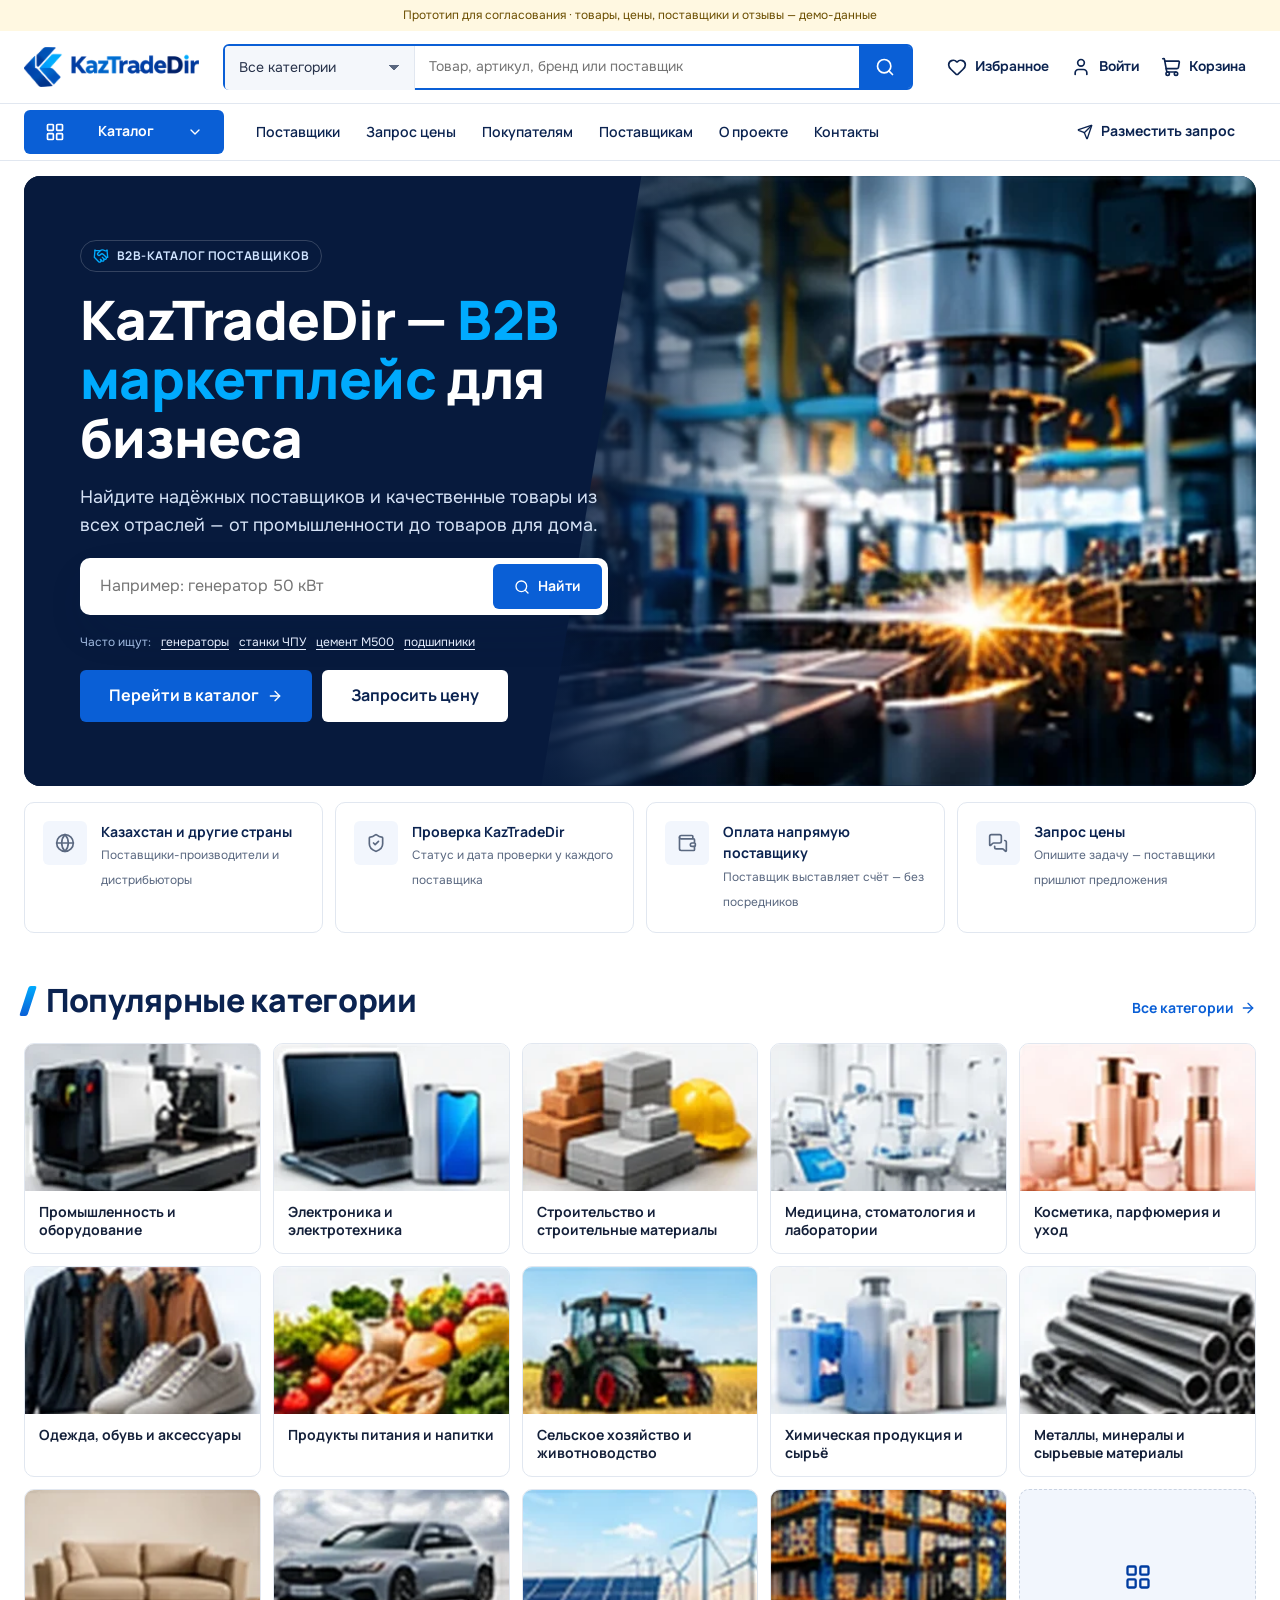
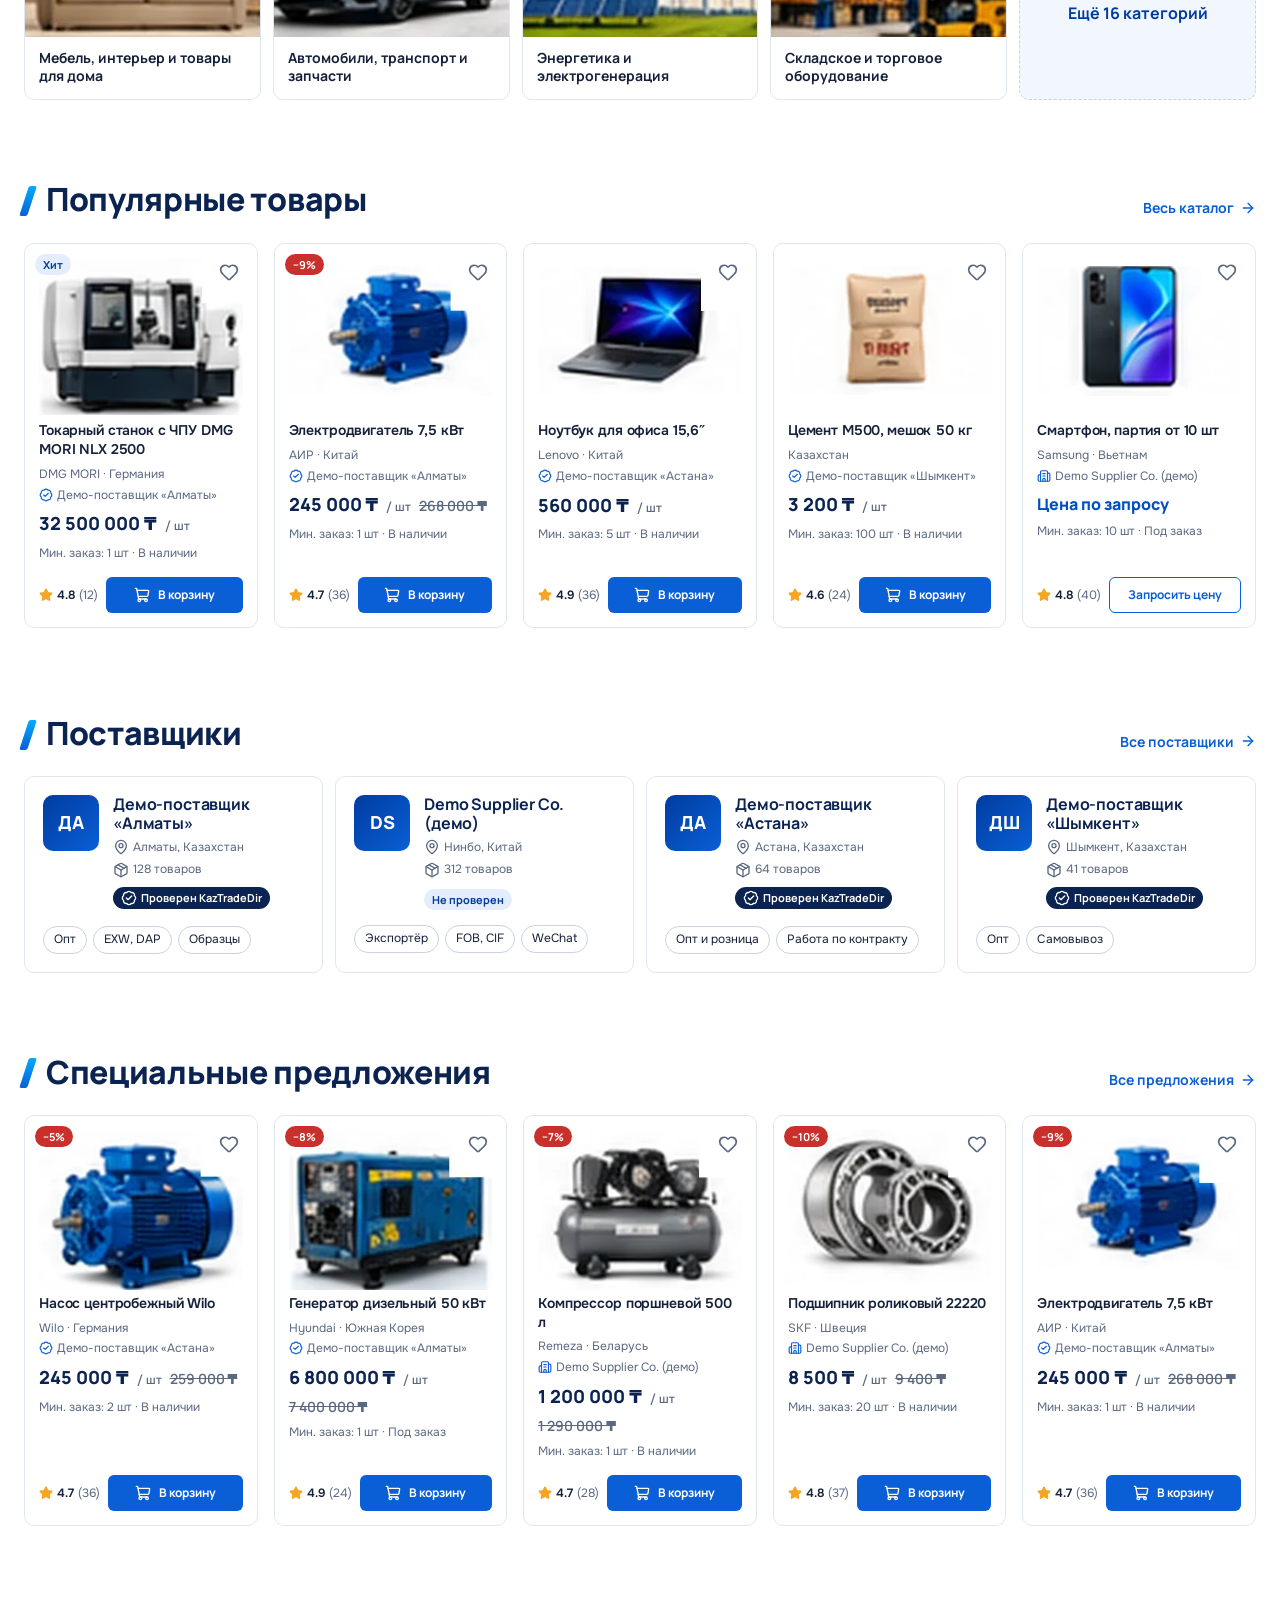
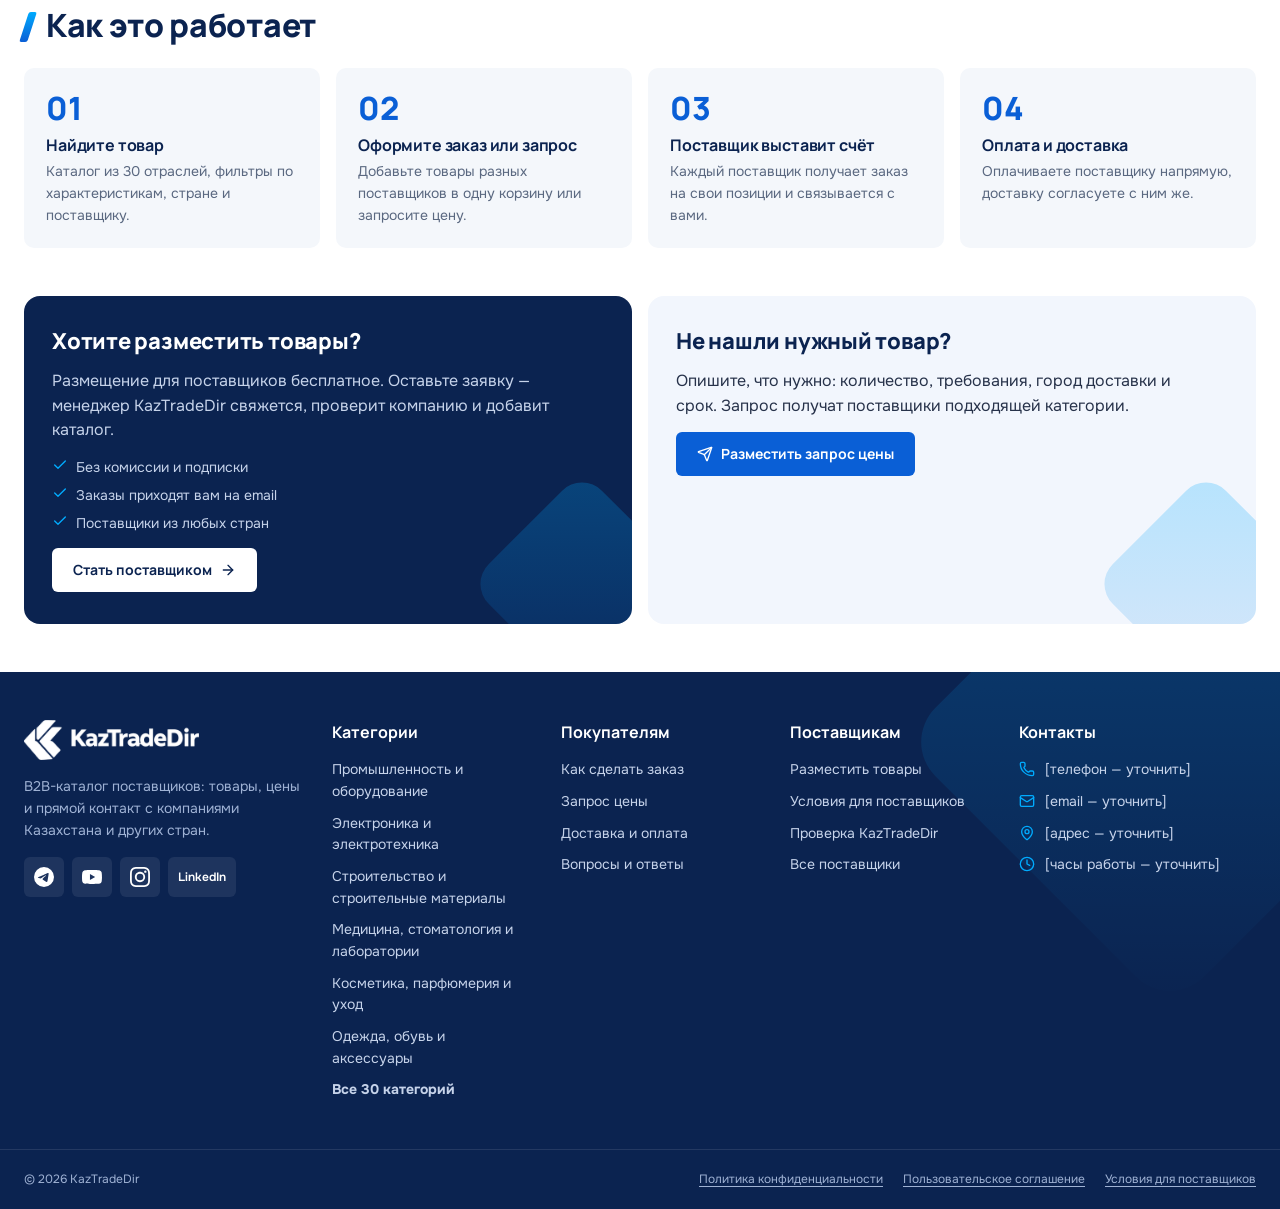
==== commit 08855a1e: "Прототип KazTradeDir, часть 2: поставщики, поиск, избранное, корзина, оформление, кабинет, вход, зап" ====
--- a/index.html
+++ b/index.html
@@ -11,12 +11,15 @@
 	<link rel="preconnect" href="https://fonts.googleapis.com">
 	<link rel="preconnect" href="https://fonts.gstatic.com" crossorigin>
 	<link rel="stylesheet" href="https://fonts.googleapis.com/css2?family=Manrope:wght@600;700;800&family=Onest:wght@400;500;600;700&display=swap">
-	<link rel="stylesheet" href="assets/css/tokens.css?v=0.4.3">
-	<link rel="stylesheet" href="assets/css/base.css?v=0.4.3">
-	<link rel="stylesheet" href="assets/css/components.css?v=0.4.3">
-	<link rel="stylesheet" href="assets/css/layout.css?v=0.4.3">
-	<link rel="stylesheet" href="assets/css/pages.css?v=0.4.3">
-	<script type="module" src="assets/js/main.js?v=0.4.3"></script>
+	<link rel="stylesheet" href="assets/css/tokens.css?v=0.5.2">
+	<link rel="stylesheet" href="assets/css/base.css?v=0.5.2">
+	<link rel="stylesheet" href="assets/css/components.css?v=0.5.2">
+	<link rel="stylesheet" href="assets/css/layout.css?v=0.5.2">
+	<link rel="stylesheet" href="assets/css/pages.css?v=0.5.2">
+	<link rel="stylesheet" href="assets/css/suppliers.css?v=0.5.2">
+	<link rel="stylesheet" href="assets/css/commerce.css?v=0.5.2">
+	<link rel="stylesheet" href="assets/css/content.css?v=0.5.2">
+	<script type="module" src="assets/js/main.js?v=0.5.2"></script>
 </head>
 <body>
 <div class="proto-bar">Прототип для согласования · товары, цены, поставщики и отзывы — демо-данные</div>
@@ -25,7 +28,7 @@
 	<div class="container header-main">
 		<button class="icon-btn header-burger" type="button" data-drawer-open="mobile-nav" aria-controls="mobile-nav" aria-expanded="false" aria-label="Открыть меню"><svg class="icon" aria-hidden="true"><use href="assets/icons.svg#i-menu"></use></svg></button>
 		<a class="site-logo" href="index.html" aria-label="KazTradeDir — на главную"><img src="assets/img/logo.png" alt="KazTradeDir" width="175" height="40"></a>
-		<form class="header-search" role="search" action="catalog.html">
+		<form class="header-search" role="search" action="search.html">
 			<label class="visually-hidden" for="search-cat">Категория поиска</label>
 			<select class="select header-search__cat" id="search-cat" name="product_cat"><option value="">Все категории</option><option value="promyshlennost-i-oborudovanie">Промышленность и оборудование</option><option value="elektronika-i-elektrotehnika">Электроника и электротехника</option><option value="stroitelstvo-i-stroymaterialy">Строительство и строительные материалы</option><option value="meditsina-i-laboratorii">Медицина, стоматология и лаборатории</option><option value="kosmetika-i-parfyumeriya">Косметика, парфюмерия и уход</option><option value="odezhda-obuv-aksessuary">Одежда, обувь и аксессуары</option><option value="produkty-pitaniya-i-napitki">Продукты питания и напитки</option><option value="selskoe-hozyaystvo">Сельское хозяйство и животноводство</option><option value="himicheskaya-produktsiya">Химическая продукция и сырьё</option><option value="metally-i-mineraly">Металлы, минералы и сырьевые материалы</option><option value="mebel-i-tovary-dlya-doma">Мебель, интерьер и товары для дома</option><option value="avto-transport-zapchasti">Автомобили, транспорт и запчасти</option><option value="energetika">Энергетика и электрогенерация</option><option value="skladskoe-i-torgovoe-oborudovanie">Складское и торговое оборудование</option><option value="tekstil-i-tkani">Текстиль, ткани и материалы для производства</option><option value="nauka-i-izmereniya">Наука, измерения и контроль качества</option><option value="sport-otdyh-turizm">Спорт, отдых и туризм</option><option value="detskie-tovary">Детские товары, игрушки и образование</option><option value="oborudovanie-dlya-biznesa">Оборудование для бизнеса и сферы услуг</option><option value="bezopasnost-i-svyaz">Безопасность и связь</option><option value="vodosnabzhenie-otoplenie-ventilyatsiya">Водоснабжение, отопление и вентиляция</option><option value="bumaga-poligrafiya-ofis">Бумага, полиграфия и офисные товары</option><option value="tovary-dlya-zhivotnyh">Товары для животных</option><option value="ekologiya-i-pererabotka">Экология, переработка и очистка</option><option value="bytovaya-tehnika">Бытовая техника и товары повседневного спроса</option><option value="zapchasti-i-komplektuyushchie">Запасные части и комплектующие</option><option value="syre-i-polufabrikaty">Сырьё и полуфабрикаты для производства</option><option value="yuvelirnye-izdeliya">Ювелирные изделия и предметы роскоши</option><option value="muzyka-zvuk-razvlecheniya">Музыка, звук и развлечения</option><option value="robototehnika-i-avtomatizatsiya">Робототехника, автоматизация и новые технологии</option></select>
 			<label class="visually-hidden" for="search-q">Поиск</label>
@@ -33,15 +36,15 @@
 			<button class="header-search__btn" type="submit" aria-label="Найти"><svg class="icon" aria-hidden="true"><use href="assets/icons.svg#i-search"></use></svg></button>
 		</form>
 		<nav class="header-actions" aria-label="Личное">
-			<a class="header-action header-action--fav" href="#"><svg class="icon" aria-hidden="true"><use href="assets/icons.svg#i-heart"></use></svg><span class="header-action__label">Избранное</span><span class="counter" data-fav-count></span></a>
-			<a class="header-action header-action--account" href="#"><svg class="icon" aria-hidden="true"><use href="assets/icons.svg#i-user"></use></svg><span class="header-action__label">Войти</span></a>
-			<a class="header-action" href="#"><svg class="icon" aria-hidden="true"><use href="assets/icons.svg#i-shopping-cart"></use></svg><span class="header-action__label">Корзина</span><span class="counter" data-cart-count></span></a>
+			<a class="header-action header-action--fav" href="favorites.html"><svg class="icon" aria-hidden="true"><use href="assets/icons.svg#i-heart"></use></svg><span class="header-action__label">Избранное</span><span class="counter" data-fav-count></span></a>
+			<a class="header-action header-action--account" href="login.html"><svg class="icon" aria-hidden="true"><use href="assets/icons.svg#i-user"></use></svg><span class="header-action__label">Войти</span></a>
+			<a class="header-action" href="cart.html"><svg class="icon" aria-hidden="true"><use href="assets/icons.svg#i-shopping-cart"></use></svg><span class="header-action__label">Корзина</span><span class="counter" data-cart-count></span></a>
 		</nav>
 	</div>
 	<div class="header-nav">
 		<div class="container header-nav__inner">
 			<button class="btn catalog-toggle" type="button" aria-expanded="false" aria-controls="mega-menu"><svg class="icon" aria-hidden="true"><use href="assets/icons.svg#i-layout-grid"></use></svg><span>Каталог</span><svg class="icon icon--sm catalog-toggle__chevron" aria-hidden="true"><use href="assets/icons.svg#i-chevron-down"></use></svg></button>
-			<nav class="main-menu" aria-label="Основное меню"><a href="#">Поставщики</a><a href="#rfq">Запрос цены</a><a href="#">Покупателям</a><a href="#">Поставщикам</a><a href="#">О проекте</a><a href="#">Контакты</a></nav>
+			<nav class="main-menu" aria-label="Основное меню"><a href="suppliers.html">Поставщики</a><a href="rfq.html">Запрос цены</a><a href="faq.html">Покупателям</a><a href="become-supplier.html">Поставщикам</a><a href="#">О проекте</a><a href="#">Контакты</a></nav>
 			<button class="btn btn--ghost header-nav__rfq" type="button" data-rfq-open=""><svg class="icon icon--sm" aria-hidden="true"><use href="assets/icons.svg#i-send"></use></svg>Разместить запрос</button>
 		</div>
 	</div>
@@ -56,7 +59,7 @@
 	<div class="drawer__head"><img src="assets/img/logo.png" alt="KazTradeDir" width="140" height="32"><button class="icon-btn" type="button" data-drawer-close aria-label="Закрыть меню"><svg class="icon" aria-hidden="true"><use href="assets/icons.svg#i-x"></use></svg></button></div>
 	<div class="drawer__body mobile-nav">
 		<div class="mobile-nav__section"><p class="mobile-nav__title">Каталог</p><details><summary><svg class="icon" aria-hidden="true"><use href="assets/icons.svg#i-factory"></use></svg><span>Промышленность и оборудование</span><svg class="icon icon--sm" aria-hidden="true"><use href="assets/icons.svg#i-chevron-down"></use></svg></summary><ul><li><a href="catalog.html"><b>Все товары категории</b></a></li><li><a href="catalog.html">Станки и производственные линии</a></li><li><a href="catalog.html">Насосы и компрессоры</a></li><li><a href="catalog.html">Генераторы и сварочное оборудование</a></li><li><a href="catalog.html">Подъёмное оборудование</a></li><li><a href="catalog.html">Пищевое и упаковочное оборудование</a></li><li><a href="catalog.html">Инструмент</a></li></ul></details><details><summary><svg class="icon" aria-hidden="true"><use href="assets/icons.svg#i-cpu"></use></svg><span>Электроника и электротехника</span><svg class="icon icon--sm" aria-hidden="true"><use href="assets/icons.svg#i-chevron-down"></use></svg></summary><ul><li><a href="catalog.html"><b>Все товары категории</b></a></li><li><a href="catalog.html">Кабель и провод</a></li><li><a href="catalog.html">Электрощитовое оборудование</a></li><li><a href="catalog.html">Освещение</a></li><li><a href="catalog.html">Электроустановочные изделия</a></li><li><a href="catalog.html">Компьютеры и оргтехника</a></li><li><a href="catalog.html">Электронные компоненты</a></li></ul></details><details><summary><svg class="icon" aria-hidden="true"><use href="assets/icons.svg#i-hard-hat"></use></svg><span>Строительство и строительные материалы</span><svg class="icon icon--sm" aria-hidden="true"><use href="assets/icons.svg#i-chevron-down"></use></svg></summary><ul><li><a href="catalog.html"><b>Все товары категории</b></a></li><li><a href="catalog.html">Цемент и сухие смеси</a></li><li><a href="catalog.html">Кирпич и блоки</a></li><li><a href="catalog.html">Металлопрокат для стройки</a></li><li><a href="catalog.html">Кровля и фасад</a></li><li><a href="catalog.html">Изоляция</a></li><li><a href="catalog.html">Отделочные материалы</a></li><li><a href="catalog.html">Строительная техника</a></li></ul></details><details><summary><svg class="icon" aria-hidden="true"><use href="assets/icons.svg#i-stethoscope"></use></svg><span>Медицина, стоматология и лаборатории</span><svg class="icon icon--sm" aria-hidden="true"><use href="assets/icons.svg#i-chevron-down"></use></svg></summary><ul><li><a href="catalog.html"><b>Все товары категории</b></a></li><li><a href="catalog.html">Медицинское оборудование</a></li><li><a href="catalog.html">Стоматология</a></li><li><a href="catalog.html">Лабораторное оборудование</a></li><li><a href="catalog.html">Расходные материалы</a></li><li><a href="catalog.html">Средства защиты</a></li><li><a href="catalog.html">Мебель для клиник</a></li></ul></details><details><summary><svg class="icon" aria-hidden="true"><use href="assets/icons.svg#i-sparkles"></use></svg><span>Косметика, парфюмерия и уход</span><svg class="icon icon--sm" aria-hidden="true"><use href="assets/icons.svg#i-chevron-down"></use></svg></summary><ul><li><a href="catalog.html"><b>Все товары категории</b></a></li><li><a href="catalog.html">Уход за кожей</a></li><li><a href="catalog.html">Уход за волосами</a></li><li><a href="catalog.html">Декоративная косметика</a></li><li><a href="catalog.html">Парфюмерия</a></li><li><a href="catalog.html">Профессиональная косметика</a></li></ul></details><details><summary><svg class="icon" aria-hidden="true"><use href="assets/icons.svg#i-shirt"></use></svg><span>Одежда, обувь и аксессуары</span><svg class="icon icon--sm" aria-hidden="true"><use href="assets/icons.svg#i-chevron-down"></use></svg></summary><ul><li><a href="catalog.html"><b>Все товары категории</b></a></li><li><a href="catalog.html">Спецодежда и СИЗ</a></li><li><a href="catalog.html">Мужская одежда</a></li><li><a href="catalog.html">Женская одежда</a></li><li><a href="catalog.html">Детская одежда</a></li><li><a href="catalog.html">Обувь</a></li><li><a href="catalog.html">Аксессуары</a></li></ul></details><details><summary><svg class="icon" aria-hidden="true"><use href="assets/icons.svg#i-apple"></use></svg><span>Продукты питания и напитки</span><svg class="icon icon--sm" aria-hidden="true"><use href="assets/icons.svg#i-chevron-down"></use></svg></summary><ul><li><a href="catalog.html"><b>Все товары категории</b></a></li><li><a href="catalog.html">Мясо и птица</a></li><li><a href="catalog.html">Молочная продукция</a></li><li><a href="catalog.html">Бакалея и крупы</a></li><li><a href="catalog.html">Кондитерские изделия</a></li><li><a href="catalog.html">Напитки</a></li><li><a href="catalog.html">Фрукты и овощи</a></li></ul></details><details><summary><svg class="icon" aria-hidden="true"><use href="assets/icons.svg#i-tractor"></use></svg><span>Сельское хозяйство и животноводство</span><svg class="icon icon--sm" aria-hidden="true"><use href="assets/icons.svg#i-chevron-down"></use></svg></summary><ul><li><a href="catalog.html"><b>Все товары категории</b></a></li><li><a href="catalog.html">Сельхозтехника</a></li><li><a href="catalog.html">Семена и саженцы</a></li><li><a href="catalog.html">Удобрения и СЗР</a></li><li><a href="catalog.html">Корма и добавки</a></li><li><a href="catalog.html">Оборудование для ферм</a></li><li><a href="catalog.html">Поливные системы</a></li></ul></details><details><summary><svg class="icon" aria-hidden="true"><use href="assets/icons.svg#i-flask-conical"></use></svg><span>Химическая продукция и сырьё</span><svg class="icon icon--sm" aria-hidden="true"><use href="assets/icons.svg#i-chevron-down"></use></svg></summary><ul><li><a href="catalog.html"><b>Все товары категории</b></a></li><li><a href="catalog.html">Промышленная химия</a></li><li><a href="catalog.html">Лакокрасочные материалы</a></li><li><a href="catalog.html">Бытовая химия</a></li><li><a href="catalog.html">Полимеры и пластмассы</a></li><li><a href="catalog.html">Реактивы</a></li></ul></details><details><summary><svg class="icon" aria-hidden="true"><use href="assets/icons.svg#i-pickaxe"></use></svg><span>Металлы, минералы и сырьевые материалы</span><svg class="icon icon--sm" aria-hidden="true"><use href="assets/icons.svg#i-chevron-down"></use></svg></summary><ul><li><a href="catalog.html"><b>Все товары категории</b></a></li><li><a href="catalog.html">Чёрный металлопрокат</a></li><li><a href="catalog.html">Цветные металлы</a></li><li><a href="catalog.html">Трубы</a></li><li><a href="catalog.html">Метизы</a></li><li><a href="catalog.html">Нерудные материалы</a></li><li><a href="catalog.html">Руды и концентраты</a></li></ul></details><details><summary><svg class="icon" aria-hidden="true"><use href="assets/icons.svg#i-sofa"></use></svg><span>Мебель, интерьер и товары для дома</span><svg class="icon icon--sm" aria-hidden="true"><use href="assets/icons.svg#i-chevron-down"></use></svg></summary><ul><li><a href="catalog.html"><b>Все товары категории</b></a></li><li><a href="catalog.html">Офисная мебель</a></li><li><a href="catalog.html">Мебель для дома</a></li><li><a href="catalog.html">Мебель для HoReCa</a></li><li><a href="catalog.html">Текстиль для дома</a></li><li><a href="catalog.html">Посуда</a></li><li><a href="catalog.html">Декор</a></li></ul></details><details><summary><svg class="icon" aria-hidden="true"><use href="assets/icons.svg#i-car"></use></svg><span>Автомобили, транспорт и запчасти</span><svg class="icon icon--sm" aria-hidden="true"><use href="assets/icons.svg#i-chevron-down"></use></svg></summary><ul><li><a href="catalog.html"><b>Все товары категории</b></a></li><li><a href="catalog.html">Легковые автомобили</a></li><li><a href="catalog.html">Грузовой транспорт</a></li><li><a href="catalog.html">Спецтехника</a></li><li><a href="catalog.html">Шины и диски</a></li><li><a href="catalog.html">Масла и автохимия</a></li><li><a href="catalog.html">Автоаксессуары</a></li></ul></details><details><summary><svg class="icon" aria-hidden="true"><use href="assets/icons.svg#i-zap"></use></svg><span>Энергетика и электрогенерация</span><svg class="icon icon--sm" aria-hidden="true"><use href="assets/icons.svg#i-chevron-down"></use></svg></summary><ul><li><a href="catalog.html"><b>Все товары категории</b></a></li><li><a href="catalog.html">Генераторы и электростанции</a></li><li><a href="catalog.html">Солнечная энергетика</a></li><li><a href="catalog.html">ИБП и стабилизаторы</a></li><li><a href="catalog.html">Трансформаторы</a></li><li><a href="catalog.html">Аккумуляторы</a></li></ul></details><details><summary><svg class="icon" aria-hidden="true"><use href="assets/icons.svg#i-warehouse"></use></svg><span>Складское и торговое оборудование</span><svg class="icon icon--sm" aria-hidden="true"><use href="assets/icons.svg#i-chevron-down"></use></svg></summary><ul><li><a href="catalog.html"><b>Все товары категории</b></a></li><li><a href="catalog.html">Стеллажи</a></li><li><a href="catalog.html">Складская техника</a></li><li><a href="catalog.html">Торговое оборудование</a></li><li><a href="catalog.html">Холодильное оборудование</a></li><li><a href="catalog.html">Весы</a></li><li><a href="catalog.html">Упаковка</a></li></ul></details><details><summary><svg class="icon" aria-hidden="true"><use href="assets/icons.svg#i-scissors"></use></svg><span>Текстиль, ткани и материалы для производства</span><svg class="icon icon--sm" aria-hidden="true"><use href="assets/icons.svg#i-chevron-down"></use></svg></summary><ul><li><a href="catalog.html"><b>Все товары категории</b></a></li><li><a href="catalog.html">Ткани</a></li><li><a href="catalog.html">Нитки и фурнитура</a></li><li><a href="catalog.html">Нетканые материалы</a></li><li><a href="catalog.html">Технический текстиль</a></li><li><a href="catalog.html">Кожа и кожзаменители</a></li></ul></details><details><summary><svg class="icon" aria-hidden="true"><use href="assets/icons.svg#i-microscope"></use></svg><span>Наука, измерения и контроль качества</span><svg class="icon icon--sm" aria-hidden="true"><use href="assets/icons.svg#i-chevron-down"></use></svg></summary><ul><li><a href="catalog.html"><b>Все товары категории</b></a></li><li><a href="catalog.html">Измерительные приборы</a></li><li><a href="catalog.html">Лабораторные анализаторы</a></li><li><a href="catalog.html">Неразрушающий контроль</a></li><li><a href="catalog.html">Метрология и калибровка</a></li><li><a href="catalog.html">Геодезическое оборудование</a></li></ul></details><details><summary><svg class="icon" aria-hidden="true"><use href="assets/icons.svg#i-dumbbell"></use></svg><span>Спорт, отдых и туризм</span><svg class="icon icon--sm" aria-hidden="true"><use href="assets/icons.svg#i-chevron-down"></use></svg></summary><ul><li><a href="catalog.html"><b>Все товары категории</b></a></li><li><a href="catalog.html">Тренажёры</a></li><li><a href="catalog.html">Спортивный инвентарь</a></li><li><a href="catalog.html">Туризм и кемпинг</a></li><li><a href="catalog.html">Оборудование для площадок</a></li></ul></details><details><summary><svg class="icon" aria-hidden="true"><use href="assets/icons.svg#i-baby"></use></svg><span>Детские товары, игрушки и образование</span><svg class="icon icon--sm" aria-hidden="true"><use href="assets/icons.svg#i-chevron-down"></use></svg></summary><ul><li><a href="catalog.html"><b>Все товары категории</b></a></li><li><a href="catalog.html">Игрушки</a></li><li><a href="catalog.html">Детская мебель</a></li><li><a href="catalog.html">Учебное оборудование</a></li><li><a href="catalog.html">Канцтовары для школы</a></li></ul></details><details><summary><svg class="icon" aria-hidden="true"><use href="assets/icons.svg#i-briefcase-business"></use></svg><span>Оборудование для бизнеса и сферы услуг</span><svg class="icon icon--sm" aria-hidden="true"><use href="assets/icons.svg#i-chevron-down"></use></svg></summary><ul><li><a href="catalog.html"><b>Все товары категории</b></a></li><li><a href="catalog.html">Оборудование для HoReCa</a></li><li><a href="catalog.html">Клининг</a></li><li><a href="catalog.html">Прачечное оборудование</a></li><li><a href="catalog.html">Салоны красоты</a></li><li><a href="catalog.html">Кассы и POS</a></li></ul></details><details><summary><svg class="icon" aria-hidden="true"><use href="assets/icons.svg#i-shield"></use></svg><span>Безопасность и связь</span><svg class="icon icon--sm" aria-hidden="true"><use href="assets/icons.svg#i-chevron-down"></use></svg></summary><ul><li><a href="catalog.html"><b>Все товары категории</b></a></li><li><a href="catalog.html">Видеонаблюдение</a></li><li><a href="catalog.html">Охранная и пожарная сигнализация</a></li><li><a href="catalog.html">Контроль доступа</a></li><li><a href="catalog.html">Сетевое и телеком-оборудование</a></li><li><a href="catalog.html">Пожаротушение</a></li></ul></details><details><summary><svg class="icon" aria-hidden="true"><use href="assets/icons.svg#i-droplets"></use></svg><span>Водоснабжение, отопление и вентиляция</span><svg class="icon icon--sm" aria-hidden="true"><use href="assets/icons.svg#i-chevron-down"></use></svg></summary><ul><li><a href="catalog.html"><b>Все товары категории</b></a></li><li><a href="catalog.html">Котлы и отопление</a></li><li><a href="catalog.html">Насосы для воды</a></li><li><a href="catalog.html">Трубы и фитинги</a></li><li><a href="catalog.html">Вентиляция и кондиционирование</a></li><li><a href="catalog.html">Водоочистка</a></li><li><a href="catalog.html">Сантехника</a></li></ul></details><details><summary><svg class="icon" aria-hidden="true"><use href="assets/icons.svg#i-printer"></use></svg><span>Бумага, полиграфия и офисные товары</span><svg class="icon icon--sm" aria-hidden="true"><use href="assets/icons.svg#i-chevron-down"></use></svg></summary><ul><li><a href="catalog.html"><b>Все товары категории</b></a></li><li><a href="catalog.html">Бумага и картон</a></li><li><a href="catalog.html">Полиграфическое оборудование</a></li><li><a href="catalog.html">Канцелярия</a></li><li><a href="catalog.html">Расходники для печати</a></li></ul></details><details><summary><svg class="icon" aria-hidden="true"><use href="assets/icons.svg#i-paw-print"></use></svg><span>Товары для животных</span><svg class="icon icon--sm" aria-hidden="true"><use href="assets/icons.svg#i-chevron-down"></use></svg></summary><ul><li><a href="catalog.html"><b>Все товары категории</b></a></li><li><a href="catalog.html">Корма</a></li><li><a href="catalog.html">Ветеринарные препараты</a></li><li><a href="catalog.html">Аксессуары и амуниция</a></li><li><a href="catalog.html">Зоогигиена</a></li></ul></details><details><summary><svg class="icon" aria-hidden="true"><use href="assets/icons.svg#i-recycle"></use></svg><span>Экология, переработка и очистка</span><svg class="icon icon--sm" aria-hidden="true"><use href="assets/icons.svg#i-chevron-down"></use></svg></summary><ul><li><a href="catalog.html"><b>Все товары категории</b></a></li><li><a href="catalog.html">Оборудование для переработки</a></li><li><a href="catalog.html">Очистные сооружения</a></li><li><a href="catalog.html">Контейнеры для отходов</a></li><li><a href="catalog.html">Вторсырьё</a></li></ul></details><details><summary><svg class="icon" aria-hidden="true"><use href="assets/icons.svg#i-washing-machine"></use></svg><span>Бытовая техника и товары повседневного спроса</span><svg class="icon icon--sm" aria-hidden="true"><use href="assets/icons.svg#i-chevron-down"></use></svg></summary><ul><li><a href="catalog.html"><b>Все товары категории</b></a></li><li><a href="catalog.html">Крупная бытовая техника</a></li><li><a href="catalog.html">Мелкая бытовая техника</a></li><li><a href="catalog.html">Климатическая техника</a></li><li><a href="catalog.html">Хозтовары</a></li></ul></details><details><summary><svg class="icon" aria-hidden="true"><use href="assets/icons.svg#i-cog"></use></svg><span>Запасные части и комплектующие</span><svg class="icon icon--sm" aria-hidden="true"><use href="assets/icons.svg#i-chevron-down"></use></svg></summary><ul><li><a href="catalog.html"><b>Все товары категории</b></a></li><li><a href="catalog.html">Подшипники</a></li><li><a href="catalog.html">Приводы и редукторы</a></li><li><a href="catalog.html">Гидравлика и пневматика</a></li><li><a href="catalog.html">Уплотнения и РТИ</a></li><li><a href="catalog.html">Электродвигатели</a></li><li><a href="catalog.html">Запчасти к спецтехнике</a></li></ul></details><details><summary><svg class="icon" aria-hidden="true"><use href="assets/icons.svg#i-boxes"></use></svg><span>Сырьё и полуфабрикаты для производства</span><svg class="icon icon--sm" aria-hidden="true"><use href="assets/icons.svg#i-chevron-down"></use></svg></summary><ul><li><a href="catalog.html"><b>Все товары категории</b></a></li><li><a href="catalog.html">Пищевое сырьё</a></li><li><a href="catalog.html">Полимерное сырьё</a></li><li><a href="catalog.html">Древесина и пиломатериалы</a></li><li><a href="catalog.html">Бумажное сырьё</a></li><li><a href="catalog.html">Металлические заготовки</a></li></ul></details><details><summary><svg class="icon" aria-hidden="true"><use href="assets/icons.svg#i-gem"></use></svg><span>Ювелирные изделия и предметы роскоши</span><svg class="icon icon--sm" aria-hidden="true"><use href="assets/icons.svg#i-chevron-down"></use></svg></summary><ul><li><a href="catalog.html"><b>Все товары категории</b></a></li><li><a href="catalog.html">Украшения</a></li><li><a href="catalog.html">Часы</a></li><li><a href="catalog.html">Сувениры и подарки</a></li><li><a href="catalog.html">Аксессуары премиум</a></li></ul></details><details><summary><svg class="icon" aria-hidden="true"><use href="assets/icons.svg#i-music"></use></svg><span>Музыка, звук и развлечения</span><svg class="icon icon--sm" aria-hidden="true"><use href="assets/icons.svg#i-chevron-down"></use></svg></summary><ul><li><a href="catalog.html"><b>Все товары категории</b></a></li><li><a href="catalog.html">Звуковое оборудование</a></li><li><a href="catalog.html">Музыкальные инструменты</a></li><li><a href="catalog.html">Световое оборудование</a></li><li><a href="catalog.html">Аттракционы</a></li></ul></details><details><summary><svg class="icon" aria-hidden="true"><use href="assets/icons.svg#i-bot"></use></svg><span>Робототехника, автоматизация и новые технологии</span><svg class="icon icon--sm" aria-hidden="true"><use href="assets/icons.svg#i-chevron-down"></use></svg></summary><ul><li><a href="catalog.html"><b>Все товары категории</b></a></li><li><a href="catalog.html">Промышленные роботы</a></li><li><a href="catalog.html">Контроллеры и ПЛК</a></li><li><a href="catalog.html">Датчики</a></li><li><a href="catalog.html">Дроны</a></li><li><a href="catalog.html">IoT и умный дом</a></li><li><a href="catalog.html">3D-печать</a></li></ul></details></div>
-		<div class="mobile-nav__section mobile-nav__links"><a href="#">Поставщики</a><a href="#rfq">Запрос цены</a><a href="#">Покупателям</a><a href="#">Поставщикам</a><a href="#">О проекте</a><a href="#">Контакты</a><a href="#">Избранное</a><a href="#">Войти / Регистрация</a></div>
+		<div class="mobile-nav__section mobile-nav__links"><a href="suppliers.html">Поставщики</a><a href="rfq.html">Запрос цены</a><a href="faq.html">Покупателям</a><a href="become-supplier.html">Поставщикам</a><a href="#">О проекте</a><a href="#">Контакты</a><a href="favorites.html">Избранное</a><a href="login.html">Войти / Регистрация</a><a href="account.html">Личный кабинет</a></div>
 	</div>
 </aside>
 <main id="main">
@@ -67,7 +70,7 @@
 			<span class="hero__eyebrow"><svg class="icon icon--sm" aria-hidden="true"><use href="assets/icons.svg#i-handshake"></use></svg>B2B-каталог поставщиков</span>
 			<h1 id="hero-title">KazTradeDir — <span>B2B маркетплейс</span> для бизнеса</h1>
 			<p class="hero__lead">Найдите надёжных поставщиков и качественные товары из всех отраслей — от промышленности до товаров для дома.</p>
-			<form class="hero__search" role="search" action="catalog.html">
+			<form class="hero__search" role="search" action="search.html">
 				<label class="visually-hidden" for="hero-q">Что ищете?</label>
 				<input class="input" id="hero-q" type="search" name="s" placeholder="Например: генератор 50 кВт">
 				<button class="btn" type="submit"><svg class="icon icon--sm" aria-hidden="true"><use href="assets/icons.svg#i-search"></use></svg>Найти</button>
@@ -94,7 +97,7 @@
 
 <section class="section--tight container" aria-labelledby="popular-title">
 	<div class="section-head"><h2 class="section-title" id="popular-title">Популярные товары</h2><a class="section-link" href="catalog.html">Весь каталог <svg class="icon icon--sm" aria-hidden="true"><use href="assets/icons.svg#i-arrow-right"></use></svg></a></div>
-	<div class="product-grid product-grid--scroll"><article class="product-card">
+	<div class="product-grid product-grid--scroll"><article class="product-card" data-card-id="p1">
 	<div class="product-card__media">
 		<img src="assets/img/demo/prod-cnc-lathe.webp" alt="Токарный станок с ЧПУ DMG MORI NLX 2500" width="320" height="240" loading="lazy">
 		<div class="product-card__badges"><span class="badge">Хит</span></div>
@@ -113,7 +116,7 @@
 			<button class="btn btn--sm" type="button" data-add-to-cart="p1" data-qty="1"><svg class="icon icon--sm" aria-hidden="true"><use href="assets/icons.svg#i-shopping-cart"></use></svg>В корзину</button>
 		</div>
 	</div>
-</article><article class="product-card">
+</article><article class="product-card" data-card-id="p10">
 	<div class="product-card__media">
 		<img src="assets/img/demo/prod-motor.webp" alt="Электродвигатель 7,5 кВт" width="320" height="240" loading="lazy">
 		<div class="product-card__badges"><span class="badge badge--sale">−9%</span></div>
@@ -132,7 +135,7 @@
 			<button class="btn btn--sm" type="button" data-add-to-cart="p10" data-qty="1"><svg class="icon icon--sm" aria-hidden="true"><use href="assets/icons.svg#i-shopping-cart"></use></svg>В корзину</button>
 		</div>
 	</div>
-</article><article class="product-card">
+</article><article class="product-card" data-card-id="p11">
 	<div class="product-card__media">
 		<img src="assets/img/demo/prod-laptop.webp" alt="Ноутбук для офиса 15,6″" width="320" height="240" loading="lazy">
 		<div class="product-card__badges"></div>
@@ -151,7 +154,7 @@
 			<button class="btn btn--sm" type="button" data-add-to-cart="p11" data-qty="5"><svg class="icon icon--sm" aria-hidden="true"><use href="assets/icons.svg#i-shopping-cart"></use></svg>В корзину</button>
 		</div>
 	</div>
-</article><article class="product-card">
+</article><article class="product-card" data-card-id="p12">
 	<div class="product-card__media">
 		<img src="assets/img/demo/prod-cement.webp" alt="Цемент М500, мешок 50 кг" width="320" height="240" loading="lazy">
 		<div class="product-card__badges"></div>
@@ -170,7 +173,7 @@
 			<button class="btn btn--sm" type="button" data-add-to-cart="p12" data-qty="100"><svg class="icon icon--sm" aria-hidden="true"><use href="assets/icons.svg#i-shopping-cart"></use></svg>В корзину</button>
 		</div>
 	</div>
-</article><article class="product-card">
+</article><article class="product-card" data-card-id="p13">
 	<div class="product-card__media">
 		<img src="assets/img/demo/prod-smartphone.webp" alt="Смартфон, партия от 10 шт" width="320" height="240" loading="lazy">
 		<div class="product-card__badges"></div>
@@ -193,11 +196,11 @@
 </section>
 
 <section class="section container" aria-labelledby="suppliers-title">
-	<div class="section-head"><h2 class="section-title" id="suppliers-title">Поставщики</h2><a class="section-link" href="#">Все поставщики <svg class="icon icon--sm" aria-hidden="true"><use href="assets/icons.svg#i-arrow-right"></use></svg></a></div>
+	<div class="section-head"><h2 class="section-title" id="suppliers-title">Поставщики</h2><a class="section-link" href="suppliers.html">Все поставщики <svg class="icon icon--sm" aria-hidden="true"><use href="assets/icons.svg#i-arrow-right"></use></svg></a></div>
 	<div class="supplier-row"><article class="supplier-card">
 	<div class="monogram" aria-hidden="true">ДА</div>
 	<div>
-		<h3 class="supplier-card__name"><a href="#">Демо-поставщик «Алматы»</a></h3>
+		<h3 class="supplier-card__name"><a href="supplier.html">Демо-поставщик «Алматы»</a></h3>
 		<div class="supplier-card__meta">
 			<span><svg class="icon icon--sm" aria-hidden="true"><use href="assets/icons.svg#i-map-pin"></use></svg>Алматы, Казахстан</span>
 			<span><svg class="icon icon--sm" aria-hidden="true"><use href="assets/icons.svg#i-package"></use></svg>128 товаров</span>
@@ -208,7 +211,7 @@
 </article><article class="supplier-card">
 	<div class="monogram" aria-hidden="true">DS</div>
 	<div>
-		<h3 class="supplier-card__name"><a href="#">Demo Supplier Co. (демо)</a></h3>
+		<h3 class="supplier-card__name"><a href="supplier.html">Demo Supplier Co. (демо)</a></h3>
 		<div class="supplier-card__meta">
 			<span><svg class="icon icon--sm" aria-hidden="true"><use href="assets/icons.svg#i-map-pin"></use></svg>Нинбо, Китай</span>
 			<span><svg class="icon icon--sm" aria-hidden="true"><use href="assets/icons.svg#i-package"></use></svg>312 товаров</span>
@@ -219,7 +222,7 @@
 </article><article class="supplier-card">
 	<div class="monogram" aria-hidden="true">ДА</div>
 	<div>
-		<h3 class="supplier-card__name"><a href="#">Демо-поставщик «Астана»</a></h3>
+		<h3 class="supplier-card__name"><a href="supplier.html">Демо-поставщик «Астана»</a></h3>
 		<div class="supplier-card__meta">
 			<span><svg class="icon icon--sm" aria-hidden="true"><use href="assets/icons.svg#i-map-pin"></use></svg>Астана, Казахстан</span>
 			<span><svg class="icon icon--sm" aria-hidden="true"><use href="assets/icons.svg#i-package"></use></svg>64 товаров</span>
@@ -230,7 +233,7 @@
 </article><article class="supplier-card">
 	<div class="monogram" aria-hidden="true">ДШ</div>
 	<div>
-		<h3 class="supplier-card__name"><a href="#">Демо-поставщик «Шымкент»</a></h3>
+		<h3 class="supplier-card__name"><a href="supplier.html">Демо-поставщик «Шымкент»</a></h3>
 		<div class="supplier-card__meta">
 			<span><svg class="icon icon--sm" aria-hidden="true"><use href="assets/icons.svg#i-map-pin"></use></svg>Шымкент, Казахстан</span>
 			<span><svg class="icon icon--sm" aria-hidden="true"><use href="assets/icons.svg#i-package"></use></svg>41 товаров</span>
@@ -243,7 +246,7 @@
 
 <section class="section--tight container" aria-labelledby="offers-title">
 	<div class="section-head"><h2 class="section-title" id="offers-title">Специальные предложения</h2><a class="section-link" href="catalog.html">Все предложения <svg class="icon icon--sm" aria-hidden="true"><use href="assets/icons.svg#i-arrow-right"></use></svg></a></div>
-	<div class="product-grid"><article class="product-card">
+	<div class="product-grid"><article class="product-card" data-card-id="p2">
 	<div class="product-card__media">
 		<img src="assets/img/demo/prod-pump.webp" alt="Насос центробежный Wilo" width="320" height="240" loading="lazy">
 		<div class="product-card__badges"><span class="badge badge--sale">−5%</span></div>
@@ -262,7 +265,7 @@
 			<button class="btn btn--sm" type="button" data-add-to-cart="p2" data-qty="2"><svg class="icon icon--sm" aria-hidden="true"><use href="assets/icons.svg#i-shopping-cart"></use></svg>В корзину</button>
 		</div>
 	</div>
-</article><article class="product-card">
+</article><article class="product-card" data-card-id="p3">
 	<div class="product-card__media">
 		<img src="assets/img/demo/prod-generator.webp" alt="Генератор дизельный 50 кВт" width="320" height="240" loading="lazy">
 		<div class="product-card__badges"><span class="badge badge--sale">−8%</span></div>
@@ -281,7 +284,7 @@
 			<button class="btn btn--sm" type="button" data-add-to-cart="p3" data-qty="1"><svg class="icon icon--sm" aria-hidden="true"><use href="assets/icons.svg#i-shopping-cart"></use></svg>В корзину</button>
 		</div>
 	</div>
-</article><article class="product-card">
+</article><article class="product-card" data-card-id="p6">
 	<div class="product-card__media">
 		<img src="assets/img/demo/prod-compressor.webp" alt="Компрессор поршневой 500 л" width="320" height="240" loading="lazy">
 		<div class="product-card__badges"><span class="badge badge--sale">−7%</span></div>
@@ -300,7 +303,7 @@
 			<button class="btn btn--sm" type="button" data-add-to-cart="p6" data-qty="1"><svg class="icon icon--sm" aria-hidden="true"><use href="assets/icons.svg#i-shopping-cart"></use></svg>В корзину</button>
 		</div>
 	</div>
-</article><article class="product-card">
+</article><article class="product-card" data-card-id="p9">
 	<div class="product-card__media">
 		<img src="assets/img/demo/prod-bearing.webp" alt="Подшипник роликовый 22220" width="320" height="240" loading="lazy">
 		<div class="product-card__badges"><span class="badge badge--sale">−10%</span></div>
@@ -319,7 +322,7 @@
 			<button class="btn btn--sm" type="button" data-add-to-cart="p9" data-qty="20"><svg class="icon icon--sm" aria-hidden="true"><use href="assets/icons.svg#i-shopping-cart"></use></svg>В корзину</button>
 		</div>
 	</div>
-</article><article class="product-card">
+</article><article class="product-card" data-card-id="p10">
 	<div class="product-card__media">
 		<img src="assets/img/demo/prod-motor.webp" alt="Электродвигатель 7,5 кВт" width="320" height="240" loading="lazy">
 		<div class="product-card__badges"><span class="badge badge--sale">−9%</span></div>
@@ -357,7 +360,7 @@
 			<h2>Хотите разместить товары?</h2>
 			<p>Размещение для поставщиков бесплатное. Оставьте заявку — менеджер KazTradeDir свяжется, проверит компанию и добавит каталог.</p>
 			<ul class="cta-card__list"><li><svg class="icon icon--sm" aria-hidden="true"><use href="assets/icons.svg#i-check"></use></svg>Без комиссии и подписки</li><li><svg class="icon icon--sm" aria-hidden="true"><use href="assets/icons.svg#i-check"></use></svg>Заказы приходят вам на email</li><li><svg class="icon icon--sm" aria-hidden="true"><use href="assets/icons.svg#i-check"></use></svg>Поставщики из любых стран</li></ul>
-			<a class="btn btn--light" href="#">Стать поставщиком <svg class="icon icon--sm" aria-hidden="true"><use href="assets/icons.svg#i-arrow-right"></use></svg></a>
+			<a class="btn btn--light" href="become-supplier.html">Стать поставщиком <svg class="icon icon--sm" aria-hidden="true"><use href="assets/icons.svg#i-arrow-right"></use></svg></a>
 		</div>
 		<div class="cta-card">
 			<h2>Не нашли нужный товар?</h2>
@@ -380,8 +383,8 @@
 			</div>
 		</div>
 		<nav aria-label="Категории"><p class="footer-title">Категории</p><ul class="footer-list"><li><a href="catalog.html">Промышленность и оборудование</a></li><li><a href="catalog.html">Электроника и электротехника</a></li><li><a href="catalog.html">Строительство и строительные материалы</a></li><li><a href="catalog.html">Медицина, стоматология и лаборатории</a></li><li><a href="catalog.html">Косметика, парфюмерия и уход</a></li><li><a href="catalog.html">Одежда, обувь и аксессуары</a></li><li><a href="catalog.html"><b>Все 30 категорий</b></a></li></ul></nav>
-		<nav aria-label="Покупателям"><p class="footer-title">Покупателям</p><ul class="footer-list"><li><a href="#">Как сделать заказ</a></li><li><a href="#rfq">Запрос цены</a></li><li><a href="#">Доставка и оплата</a></li><li><a href="#">FAQ</a></li></ul></nav>
-		<nav aria-label="Поставщикам"><p class="footer-title">Поставщикам</p><ul class="footer-list"><li><a href="#">Разместить товары</a></li><li><a href="#">Условия для поставщиков</a></li><li><a href="#">Проверка KazTradeDir</a></li><li><a href="#">О проекте</a></li></ul></nav>
+		<nav aria-label="Покупателям"><p class="footer-title">Покупателям</p><ul class="footer-list"><li><a href="faq.html#order">Как сделать заказ</a></li><li><a href="rfq.html">Запрос цены</a></li><li><a href="faq.html#delivery">Доставка и оплата</a></li><li><a href="faq.html">Вопросы и ответы</a></li></ul></nav>
+		<nav aria-label="Поставщикам"><p class="footer-title">Поставщикам</p><ul class="footer-list"><li><a href="become-supplier.html">Разместить товары</a></li><li><a href="faq.html#suppliers">Условия для поставщиков</a></li><li><a href="faq.html#verification">Проверка KazTradeDir</a></li><li><a href="suppliers.html">Все поставщики</a></li></ul></nav>
 		<div><p class="footer-title">Контакты</p><ul class="footer-list footer-contacts">
 			<li><svg class="icon icon--sm" aria-hidden="true"><use href="assets/icons.svg#i-phone"></use></svg><span>[телефон — уточнить]</span></li>
 			<li><svg class="icon icon--sm" aria-hidden="true"><use href="assets/icons.svg#i-mail"></use></svg><span>[email — уточнить]</span></li>
--- a/assets/css/base.css
+++ b/assets/css/base.css
@@ -98,6 +98,11 @@
 	padding-inline: var(--ktd-gutter);
 }
 
+/* Атрибут hidden сильнее любого display из компонентов. */
+[hidden] {
+	display: none !important;
+}
+
 .visually-hidden {
 	position: absolute !important;
 	width: 1px;
--- a/assets/css/suppliers.css
+++ b/assets/css/suppliers.css
@@ -0,0 +1,347 @@
+/* Страница поставщика и список поставщиков. */
+
+/* ---------- Шапка поставщика ---------- */
+.supplier-hero {
+	position: relative;
+	display: grid;
+	gap: 20px;
+	padding: 28px 24px;
+	overflow: hidden;
+	border-radius: var(--ktd-radius-lg);
+	background: var(--ktd-blue-900);
+	color: #c6d3ea;
+	isolation: isolate;
+}
+
+.supplier-hero::after {
+	content: "";
+	position: absolute;
+	top: -90px;
+	right: -60px;
+	z-index: -1;
+	width: 260px;
+	height: 260px;
+	border-radius: 40px;
+	background: linear-gradient(135deg, rgb(0 171 254 / 30%), rgb(10 95 214 / 0%));
+	transform: rotate(45deg);
+}
+
+.supplier-hero__main {
+	display: grid;
+	grid-template-columns: 72px 1fr;
+	gap: 16px;
+	align-items: center;
+}
+
+.supplier-hero .monogram {
+	width: 72px;
+	height: 72px;
+	font-size: var(--ktd-fs-xl);
+	box-shadow: 0 0 0 4px rgb(255 255 255 / 12%);
+}
+
+.supplier-hero h1 {
+	margin: 0 0 6px;
+	color: var(--ktd-white);
+	font-size: clamp(1.5rem, 1.2rem + 1.2vw, 2.25rem);
+}
+
+.supplier-hero__meta {
+	display: flex;
+	flex-wrap: wrap;
+	gap: 6px 16px;
+	font-size: var(--ktd-fs-sm);
+}
+
+.supplier-hero__meta span {
+	display: inline-flex;
+	align-items: center;
+	gap: 6px;
+}
+
+.supplier-hero__meta .icon {
+	color: var(--ktd-sky-400);
+}
+
+.supplier-hero__badges {
+	display: flex;
+	flex-wrap: wrap;
+	gap: 8px;
+}
+
+.supplier-hero__badges .badge {
+	background: rgb(255 255 255 / 10%);
+	color: var(--ktd-white);
+}
+
+.supplier-hero__badges .badge--verified {
+	background: var(--ktd-white);
+	color: var(--ktd-blue-900);
+}
+
+.supplier-hero__actions {
+	display: flex;
+	flex-wrap: wrap;
+	gap: 10px;
+}
+
+.supplier-stats {
+	display: grid;
+	grid-template-columns: repeat(auto-fit, minmax(140px, 1fr));
+	gap: 10px;
+}
+
+.supplier-stat {
+	padding: 12px 14px;
+	border-radius: var(--ktd-radius);
+	background: rgb(255 255 255 / 7%);
+}
+
+.supplier-stat b {
+	display: block;
+	color: var(--ktd-white);
+	font-family: var(--ktd-font-display);
+	font-size: var(--ktd-fs-lg);
+}
+
+.supplier-stat span {
+	font-size: var(--ktd-fs-xs);
+}
+
+@media (min-width: 1024px) {
+	.supplier-hero {
+		grid-template-columns: minmax(0, 1fr) auto;
+		align-items: center;
+		padding: 36px 40px;
+	}
+
+	.supplier-stats {
+		grid-column: 1 / -1;
+		grid-template-columns: repeat(4, 1fr);
+	}
+}
+
+/* ---------- Тело страницы поставщика ---------- */
+.supplier-layout {
+	display: grid;
+	grid-template-columns: minmax(0, 1fr);
+	gap: var(--ktd-space-5);
+	margin-top: var(--ktd-space-5);
+}
+
+.info-card {
+	padding: 20px;
+	border: 1px solid var(--ktd-line);
+	border-radius: var(--ktd-radius-lg);
+	background: var(--ktd-white);
+}
+
+.info-card + .info-card {
+	margin-top: var(--ktd-space-4);
+}
+
+.info-card h2 {
+	margin-bottom: 14px;
+	font-size: var(--ktd-fs-lg);
+}
+
+.kv {
+	display: grid;
+	grid-template-columns: minmax(120px, 40%) 1fr;
+	gap: 8px 16px;
+	margin: 0;
+	font-size: var(--ktd-fs-sm);
+}
+
+.kv dt {
+	color: var(--ktd-muted);
+}
+
+.kv dd {
+	margin: 0;
+	color: var(--ktd-ink);
+	font-weight: 600;
+}
+
+.tag-list {
+	display: flex;
+	flex-wrap: wrap;
+	gap: 6px;
+}
+
+.tag-list .chip {
+	min-height: 30px;
+	padding: 3px 12px;
+	font-size: var(--ktd-fs-xs);
+}
+
+.doc-grid {
+	display: grid;
+	grid-template-columns: repeat(auto-fill, minmax(min(100%, 240px), 1fr));
+	gap: 10px;
+}
+
+.doc-card {
+	display: grid;
+	grid-template-columns: 40px 1fr;
+	gap: 4px 12px;
+	align-items: center;
+	padding: 14px;
+	border: 1px solid var(--ktd-line);
+	border-radius: var(--ktd-radius);
+	color: var(--ktd-ink);
+	font-size: var(--ktd-fs-sm);
+	text-decoration: none;
+}
+
+.doc-card:hover {
+	border-color: var(--ktd-color-primary);
+}
+
+.doc-card__icon {
+	display: grid;
+	grid-row: span 2;
+	place-items: center;
+	width: 40px;
+	height: 40px;
+	border-radius: var(--ktd-radius-sm);
+	background: var(--ktd-blue-50);
+	color: var(--ktd-blue-600);
+}
+
+.doc-card small {
+	color: var(--ktd-muted);
+	font-size: var(--ktd-fs-xs);
+}
+
+.social-links {
+	display: flex;
+	flex-wrap: wrap;
+	gap: 8px;
+}
+
+.social-links a {
+	display: inline-flex;
+	align-items: center;
+	gap: 8px;
+	min-height: 40px;
+	padding: 6px 12px;
+	border: 1px solid var(--ktd-line);
+	border-radius: var(--ktd-radius-sm);
+	color: var(--ktd-ink);
+	font-size: var(--ktd-fs-sm);
+	text-decoration: none;
+}
+
+.social-links a:hover {
+	border-color: var(--ktd-color-primary);
+	color: var(--ktd-color-primary);
+}
+
+@media (min-width: 1100px) {
+	.supplier-layout {
+		grid-template-columns: minmax(0, 1fr) 360px;
+		align-items: start;
+	}
+
+	.supplier-aside {
+		position: sticky;
+		top: calc(var(--ktd-header-h) + 72px);
+	}
+}
+
+/* ---------- Список поставщиков ---------- */
+.list-head {
+	display: grid;
+	gap: 12px;
+	margin-bottom: var(--ktd-space-4);
+}
+
+.list-head p {
+	max-width: 70ch;
+	margin: 0;
+	color: var(--ktd-muted);
+}
+
+.supplier-search {
+	display: flex;
+	gap: 8px;
+	max-width: 640px;
+}
+
+.supplier-list {
+	display: grid;
+	gap: var(--ktd-space-3);
+}
+
+.supplier-row-card {
+	display: grid;
+	grid-template-columns: 56px minmax(0, 1fr);
+	gap: 14px 16px;
+	padding: 18px;
+	border: 1px solid var(--ktd-line);
+	border-radius: var(--ktd-radius-lg);
+	background: var(--ktd-white);
+	transition: border-color var(--ktd-dur) var(--ktd-ease), box-shadow var(--ktd-dur) var(--ktd-ease);
+}
+
+.supplier-row-card:hover {
+	border-color: var(--ktd-blue-100);
+	box-shadow: var(--ktd-shadow);
+}
+
+.supplier-row-card h2 {
+	margin: 0 0 4px;
+	font-size: var(--ktd-fs-lg);
+}
+
+.supplier-row-card h2 a {
+	color: inherit;
+	text-decoration: none;
+}
+
+.supplier-row-card h2 a:hover {
+	color: var(--ktd-color-primary);
+}
+
+.supplier-row-card p {
+	margin: 8px 0 0;
+	color: var(--ktd-text);
+	font-size: var(--ktd-fs-sm);
+}
+
+.supplier-row-card__side {
+	grid-column: 1 / -1;
+	display: flex;
+	flex-wrap: wrap;
+	align-items: center;
+	gap: 10px;
+}
+
+.supplier-row-card__thumbs {
+	display: flex;
+	gap: 6px;
+}
+
+.supplier-row-card__thumbs img {
+	width: 56px;
+	height: 56px;
+	padding: 4px;
+	border: 1px solid var(--ktd-line);
+	border-radius: var(--ktd-radius-sm);
+	object-fit: contain;
+	background: var(--ktd-white);
+}
+
+@media (min-width: 900px) {
+	.supplier-row-card {
+		grid-template-columns: 56px minmax(0, 1fr) auto;
+		align-items: center;
+	}
+
+	.supplier-row-card__side {
+		grid-column: auto;
+		flex-direction: column;
+		align-items: flex-end;
+	}
+}
--- a/assets/css/commerce.css
+++ b/assets/css/commerce.css
@@ -0,0 +1,645 @@
+/* Корзина, оформление заказа, заказ принят, личный кабинет, вход и регистрация. */
+
+.page-title {
+	margin: var(--ktd-space-2) 0 var(--ktd-space-5);
+}
+
+.page-title p {
+	margin: 6px 0 0;
+	color: var(--ktd-muted);
+}
+
+.two-col {
+	display: grid;
+	grid-template-columns: minmax(0, 1fr);
+	gap: var(--ktd-space-5);
+	align-items: start;
+}
+
+@media (min-width: 1024px) {
+	.two-col {
+		grid-template-columns: minmax(0, 1fr) 380px;
+	}
+
+	.two-col > aside {
+		position: sticky;
+		top: calc(var(--ktd-header-h) + 72px);
+	}
+}
+
+/* ---------- Группа поставщика (корзина, оформление, заказ) ---------- */
+.vendor-group {
+	border: 1px solid var(--ktd-line);
+	border-radius: var(--ktd-radius-lg);
+	background: var(--ktd-white);
+}
+
+.vendor-group + .vendor-group {
+	margin-top: var(--ktd-space-4);
+}
+
+.vendor-group__head {
+	display: flex;
+	flex-wrap: wrap;
+	align-items: center;
+	gap: 8px 14px;
+	padding: 14px 18px;
+	border-bottom: 1px solid var(--ktd-line);
+	border-radius: var(--ktd-radius-lg) var(--ktd-radius-lg) 0 0;
+	background: var(--ktd-surface);
+}
+
+.vendor-group__head .monogram {
+	width: 36px;
+	height: 36px;
+	font-size: var(--ktd-fs-sm);
+}
+
+.vendor-group__name {
+	margin: 0;
+	font-size: var(--ktd-fs-md);
+}
+
+.vendor-group__name a {
+	color: inherit;
+	text-decoration: none;
+}
+
+.vendor-group__note {
+	margin-left: auto;
+	color: var(--ktd-muted);
+	font-size: var(--ktd-fs-xs);
+}
+
+.vendor-group__foot {
+	display: flex;
+	flex-wrap: wrap;
+	justify-content: space-between;
+	gap: 8px 16px;
+	padding: 12px 18px;
+	border-top: 1px solid var(--ktd-line);
+	font-size: var(--ktd-fs-sm);
+}
+
+.vendor-group__foot b {
+	color: var(--ktd-blue-900);
+	font-family: var(--ktd-font-display);
+}
+
+.cart-item {
+	display: grid;
+	grid-template-columns: 72px minmax(0, 1fr) auto;
+	gap: 10px 14px;
+	align-items: center;
+	padding: 14px 18px;
+}
+
+.cart-item + .cart-item {
+	border-top: 1px solid var(--ktd-line);
+}
+
+.cart-item__img {
+	width: 72px;
+	height: 72px;
+	padding: 4px;
+	border: 1px solid var(--ktd-line);
+	border-radius: var(--ktd-radius-sm);
+	object-fit: contain;
+	background: var(--ktd-white);
+}
+
+.cart-item__title {
+	margin: 0 0 4px;
+	font-family: var(--ktd-font-body);
+	font-size: var(--ktd-fs-sm);
+	font-weight: 600;
+}
+
+.cart-item__title a {
+	color: var(--ktd-ink);
+	text-decoration: none;
+}
+
+.cart-item__title a:hover {
+	color: var(--ktd-color-primary);
+}
+
+.cart-item__meta {
+	color: var(--ktd-muted);
+	font-size: var(--ktd-fs-xs);
+}
+
+.cart-item__controls {
+	grid-column: 2 / -1;
+	display: flex;
+	flex-wrap: wrap;
+	align-items: center;
+	justify-content: space-between;
+	gap: 10px;
+}
+
+.cart-item__sum {
+	color: var(--ktd-blue-900);
+	font-family: var(--ktd-font-display);
+	font-weight: 800;
+	white-space: nowrap;
+}
+
+.cart-item .qty {
+	height: 40px;
+}
+
+.cart-item .qty input {
+	width: 56px;
+}
+
+.cart-item__remove {
+	color: var(--ktd-muted);
+}
+
+.cart-item__remove:hover {
+	color: var(--ktd-danger);
+}
+
+@media (min-width: 640px) {
+	.cart-item {
+		grid-template-columns: 88px minmax(0, 1fr) auto auto auto;
+	}
+
+	.cart-item__img {
+		width: 88px;
+		height: 88px;
+	}
+
+	.cart-item__controls {
+		display: contents;
+	}
+}
+
+/* ---------- Итог ---------- */
+.summary {
+	display: grid;
+	gap: 14px;
+	padding: 20px;
+	border: 1px solid var(--ktd-line);
+	border-radius: var(--ktd-radius-lg);
+	background: var(--ktd-surface);
+}
+
+.summary h2 {
+	margin: 0;
+	font-size: var(--ktd-fs-lg);
+}
+
+.summary__rows {
+	display: grid;
+	gap: 8px;
+	font-size: var(--ktd-fs-sm);
+}
+
+.summary__row {
+	display: flex;
+	justify-content: space-between;
+	gap: 12px;
+}
+
+.summary__row span:first-child {
+	color: var(--ktd-muted);
+}
+
+.summary__total {
+	display: flex;
+	justify-content: space-between;
+	align-items: baseline;
+	gap: 12px;
+	padding-top: 12px;
+	border-top: 1px solid var(--ktd-line-strong);
+	color: var(--ktd-blue-900);
+	font-family: var(--ktd-font-display);
+	font-weight: 800;
+}
+
+.summary__total b {
+	font-size: var(--ktd-fs-xl);
+}
+
+.note {
+	display: flex;
+	gap: 10px;
+	padding: 12px 14px;
+	border-radius: var(--ktd-radius);
+	background: var(--ktd-blue-50);
+	color: var(--ktd-text);
+	font-size: var(--ktd-fs-xs);
+	line-height: 1.5;
+}
+
+.note .icon {
+	flex: none;
+	color: var(--ktd-blue-600);
+}
+
+.note--warning {
+	background: var(--ktd-warning-bg);
+}
+
+.note--warning .icon {
+	color: var(--ktd-warning);
+}
+
+/* ---------- Пустое состояние ---------- */
+.empty {
+	display: grid;
+	justify-items: center;
+	gap: 12px;
+	padding: 56px 20px;
+	border: 1px dashed var(--ktd-line-strong);
+	border-radius: var(--ktd-radius-lg);
+	text-align: center;
+}
+
+.empty[hidden] {
+	display: none;
+}
+
+.empty__icon {
+	display: grid;
+	place-items: center;
+	width: 64px;
+	height: 64px;
+	border-radius: 50%;
+	background: var(--ktd-blue-50);
+	color: var(--ktd-blue-600);
+}
+
+.empty h2 {
+	margin: 0;
+	font-size: var(--ktd-fs-xl);
+}
+
+.empty p {
+	max-width: 46ch;
+	margin: 0;
+	color: var(--ktd-muted);
+}
+
+/* ---------- Формы оформления ---------- */
+.form-card {
+	padding: 20px;
+	border: 1px solid var(--ktd-line);
+	border-radius: var(--ktd-radius-lg);
+	background: var(--ktd-white);
+}
+
+.form-card + .form-card {
+	margin-top: var(--ktd-space-4);
+}
+
+.form-card h2 {
+	display: flex;
+	align-items: center;
+	gap: 10px;
+	margin-bottom: 16px;
+	font-size: var(--ktd-fs-lg);
+}
+
+.form-card h2 .step-num {
+	display: grid;
+	place-items: center;
+	width: 28px;
+	height: 28px;
+	border-radius: 50%;
+	background: var(--ktd-color-primary);
+	color: var(--ktd-white);
+	font-size: var(--ktd-fs-sm);
+}
+
+.form-grid {
+	display: grid;
+	grid-template-columns: minmax(0, 1fr);
+	gap: 14px;
+}
+
+@media (min-width: 640px) {
+	.form-grid {
+		grid-template-columns: 1fr 1fr;
+	}
+
+	.form-grid .field--full {
+		grid-column: 1 / -1;
+	}
+}
+
+.pay-option {
+	display: grid;
+	grid-template-columns: auto 1fr;
+	gap: 4px 12px;
+	padding: 14px 16px;
+	border: 2px solid var(--ktd-color-primary);
+	border-radius: var(--ktd-radius);
+	background: var(--ktd-blue-50);
+	cursor: pointer;
+}
+
+.pay-option input {
+	width: 18px;
+	height: 18px;
+	margin: 2px 0 0;
+	accent-color: var(--ktd-color-primary);
+}
+
+.pay-option b {
+	color: var(--ktd-blue-900);
+}
+
+.pay-option span {
+	grid-column: 2;
+	color: var(--ktd-muted);
+	font-size: var(--ktd-fs-sm);
+}
+
+.summary-items {
+	display: grid;
+	gap: 10px;
+	font-size: var(--ktd-fs-sm);
+}
+
+.summary-items h3 {
+	margin: 4px 0 0;
+	color: var(--ktd-muted);
+	font-family: var(--ktd-font-body);
+	font-size: var(--ktd-fs-xs);
+	font-weight: 600;
+	letter-spacing: 0.04em;
+	text-transform: uppercase;
+}
+
+.summary-item {
+	display: grid;
+	grid-template-columns: 44px minmax(0, 1fr) auto;
+	gap: 10px;
+	align-items: center;
+}
+
+.summary-item img {
+	width: 44px;
+	height: 44px;
+	padding: 2px;
+	border: 1px solid var(--ktd-line);
+	border-radius: var(--ktd-radius-sm);
+	object-fit: contain;
+	background: var(--ktd-white);
+}
+
+.summary-item b {
+	white-space: nowrap;
+}
+
+/* ---------- Заказ принят ---------- */
+.success-head {
+	display: grid;
+	justify-items: center;
+	gap: 10px;
+	padding: 36px 20px;
+	text-align: center;
+}
+
+.success-head .empty__icon {
+	width: 72px;
+	height: 72px;
+	background: var(--ktd-success-bg);
+	color: var(--ktd-success);
+}
+
+.success-head h1 {
+	margin: 0;
+}
+
+.success-head p {
+	max-width: 60ch;
+	margin: 0;
+	color: var(--ktd-muted);
+}
+
+.timeline {
+	display: grid;
+	gap: 0;
+	margin: 0;
+	padding: 0;
+	list-style: none;
+}
+
+.timeline li {
+	position: relative;
+	display: grid;
+	grid-template-columns: 32px 1fr;
+	gap: 12px;
+	padding-bottom: 18px;
+	font-size: var(--ktd-fs-sm);
+}
+
+.timeline li::before {
+	content: "";
+	position: absolute;
+	top: 32px;
+	bottom: 0;
+	left: 15px;
+	width: 2px;
+	background: var(--ktd-line);
+}
+
+.timeline li:last-child::before {
+	display: none;
+}
+
+.timeline__dot {
+	display: grid;
+	place-items: center;
+	width: 32px;
+	height: 32px;
+	border-radius: 50%;
+	background: var(--ktd-blue-50);
+	color: var(--ktd-blue-600);
+}
+
+.timeline__dot--done {
+	background: var(--ktd-success);
+	color: var(--ktd-white);
+}
+
+.timeline b {
+	display: block;
+	color: var(--ktd-ink);
+}
+
+/* ---------- Личный кабинет ---------- */
+.account {
+	display: grid;
+	grid-template-columns: minmax(0, 1fr);
+	gap: var(--ktd-space-5);
+	align-items: start;
+}
+
+.account-nav {
+	display: flex;
+	gap: 4px;
+	overflow-x: auto;
+	padding: 6px;
+	border: 1px solid var(--ktd-line);
+	border-radius: var(--ktd-radius-lg);
+	background: var(--ktd-white);
+	scrollbar-width: none;
+}
+
+.account-nav a {
+	display: flex;
+	flex: none;
+	align-items: center;
+	gap: 10px;
+	min-height: 44px;
+	padding: 8px 12px;
+	border-radius: var(--ktd-radius-sm);
+	color: var(--ktd-ink);
+	font-size: var(--ktd-fs-sm);
+	font-weight: 600;
+	text-decoration: none;
+}
+
+.account-nav a .icon {
+	color: var(--ktd-blue-600);
+}
+
+.account-nav a:hover,
+.account-nav a[aria-current="page"] {
+	background: var(--ktd-blue-50);
+	color: var(--ktd-blue-800);
+}
+
+.account-nav a[aria-current="page"] {
+	box-shadow: inset 3px 0 0 var(--ktd-color-primary);
+}
+
+.stat-tiles {
+	display: grid;
+	grid-template-columns: repeat(auto-fit, minmax(96px, 1fr));
+	gap: 10px;
+	margin-bottom: var(--ktd-space-5);
+}
+
+.stat-tile {
+	padding: 16px;
+	border-radius: var(--ktd-radius);
+	background: var(--ktd-surface);
+}
+
+.stat-tile b {
+	display: block;
+	color: var(--ktd-blue-900);
+	font-family: var(--ktd-font-display);
+	font-size: var(--ktd-fs-2xl);
+}
+
+.stat-tile span {
+	color: var(--ktd-muted);
+	font-size: var(--ktd-fs-xs);
+}
+
+.table-wrap {
+	overflow-x: auto;
+	border: 1px solid var(--ktd-line);
+	border-radius: var(--ktd-radius-lg);
+}
+
+.data-table {
+	width: 100%;
+	min-width: 640px;
+	border-collapse: collapse;
+	font-size: var(--ktd-fs-sm);
+}
+
+.data-table th,
+.data-table td {
+	padding: 12px 14px;
+	border-bottom: 1px solid var(--ktd-line);
+	text-align: left;
+	vertical-align: middle;
+}
+
+.data-table thead th {
+	background: var(--ktd-surface);
+	color: var(--ktd-muted);
+	font-size: var(--ktd-fs-xs);
+	font-weight: 600;
+}
+
+.data-table tbody tr:last-child td {
+	border-bottom: 0;
+}
+
+.data-table a {
+	font-weight: 600;
+}
+
+@media (min-width: 1024px) {
+	.account {
+		grid-template-columns: 260px minmax(0, 1fr);
+	}
+
+	.account-nav {
+		position: sticky;
+		top: calc(var(--ktd-header-h) + 72px);
+		flex-direction: column;
+		overflow: visible;
+	}
+}
+
+/* ---------- Вход и регистрация ---------- */
+.auth {
+	display: grid;
+	grid-template-columns: minmax(0, 1fr);
+	gap: var(--ktd-space-5);
+	max-width: 1040px;
+	margin: var(--ktd-space-5) auto 0;
+}
+
+.auth-card {
+	padding: 24px;
+	border: 1px solid var(--ktd-line);
+	border-radius: var(--ktd-radius-lg);
+	background: var(--ktd-white);
+}
+
+.auth-card .tabs__panel {
+	display: grid;
+	gap: 14px;
+}
+
+.auth-card .tabs__panel[hidden] {
+	display: none;
+}
+
+.auth-aside {
+	display: grid;
+	gap: 14px;
+	align-content: start;
+	padding: 28px;
+	border-radius: var(--ktd-radius-lg);
+	background: var(--ktd-blue-900);
+	color: #c6d3ea;
+}
+
+.auth-aside h2 {
+	margin: 0;
+	color: var(--ktd-white);
+	font-size: var(--ktd-fs-xl);
+}
+
+.auth-aside .cta-card__list {
+	gap: 10px;
+}
+
+@media (min-width: 900px) {
+	.auth {
+		grid-template-columns: minmax(0, 1fr) 380px;
+	}
+}
--- a/assets/css/content.css
+++ b/assets/css/content.css
@@ -0,0 +1,186 @@
+/* Контентные страницы: запрос цены (RFQ), заявка поставщика, FAQ. */
+
+.content-hero {
+	position: relative;
+	display: grid;
+	gap: 12px;
+	margin-bottom: var(--ktd-space-5);
+	padding: 32px 24px;
+	overflow: hidden;
+	border-radius: var(--ktd-radius-lg);
+	background: var(--ktd-blue-50);
+	isolation: isolate;
+}
+
+.content-hero::after {
+	content: "";
+	position: absolute;
+	right: -40px;
+	bottom: -70px;
+	z-index: -1;
+	width: 220px;
+	height: 220px;
+	border-radius: 36px;
+	background: linear-gradient(135deg, rgb(0 171 254 / 22%), rgb(10 95 214 / 8%));
+	transform: rotate(45deg);
+}
+
+.content-hero h1 {
+	margin: 0;
+}
+
+.content-hero p {
+	max-width: 62ch;
+	margin: 0;
+	color: var(--ktd-text);
+	font-size: var(--ktd-fs-lg);
+}
+
+@media (min-width: 768px) {
+	.content-hero {
+		padding: 44px 48px;
+	}
+}
+
+/* Загрузка файла */
+.file-drop {
+	display: grid;
+	justify-items: center;
+	gap: 6px;
+	padding: 20px;
+	border: 2px dashed var(--ktd-line-strong);
+	border-radius: var(--ktd-radius);
+	color: var(--ktd-muted);
+	font-size: var(--ktd-fs-sm);
+	text-align: center;
+	cursor: pointer;
+	transition: border-color var(--ktd-dur) var(--ktd-ease), background-color var(--ktd-dur) var(--ktd-ease);
+}
+
+.file-drop:hover,
+.file-drop:focus-within {
+	border-color: var(--ktd-color-primary);
+	background: var(--ktd-blue-50);
+}
+
+.file-drop .icon {
+	color: var(--ktd-blue-600);
+}
+
+.file-drop input {
+	position: absolute;
+	width: 1px;
+	height: 1px;
+	opacity: 0;
+}
+
+.inline-fields {
+	display: grid;
+	grid-template-columns: minmax(0, 1fr) 120px;
+	gap: 8px;
+}
+
+/* Боковая колонка «Как это работает» */
+.side-steps {
+	display: grid;
+	gap: 16px;
+	margin: 0;
+	padding: 0;
+	list-style: none;
+	counter-reset: s;
+}
+
+.side-steps li {
+	display: grid;
+	grid-template-columns: 32px 1fr;
+	gap: 12px;
+	font-size: var(--ktd-fs-sm);
+	counter-increment: s;
+}
+
+.side-steps li::before {
+	content: counter(s);
+	display: grid;
+	place-items: center;
+	width: 32px;
+	height: 32px;
+	border-radius: 50%;
+	background: var(--ktd-color-primary);
+	color: var(--ktd-white);
+	font-family: var(--ktd-font-display);
+	font-weight: 800;
+}
+
+.side-steps b {
+	display: block;
+	color: var(--ktd-ink);
+}
+
+/* FAQ */
+.faq {
+	display: grid;
+	gap: 10px;
+	max-width: 860px;
+}
+
+.faq details {
+	border: 1px solid var(--ktd-line);
+	border-radius: var(--ktd-radius);
+	background: var(--ktd-white);
+	transition: border-color var(--ktd-dur) var(--ktd-ease);
+}
+
+.faq details[open] {
+	border-color: var(--ktd-blue-100);
+	box-shadow: var(--ktd-shadow-sm);
+}
+
+.faq summary {
+	display: flex;
+	align-items: center;
+	justify-content: space-between;
+	gap: 16px;
+	min-height: 56px;
+	padding: 14px 18px;
+	color: var(--ktd-blue-900);
+	font-family: var(--ktd-font-display);
+	font-weight: 700;
+	list-style: none;
+	cursor: pointer;
+}
+
+.faq summary::-webkit-details-marker {
+	display: none;
+}
+
+.faq summary .icon {
+	flex: none;
+	color: var(--ktd-blue-600);
+	transition: transform var(--ktd-dur) var(--ktd-ease);
+}
+
+.faq details[open] summary .icon {
+	transform: rotate(45deg);
+}
+
+.faq__body {
+	padding: 0 18px 16px;
+	color: var(--ktd-text);
+	font-size: var(--ktd-fs-sm);
+}
+
+.faq-group + .faq-group {
+	margin-top: var(--ktd-space-6);
+}
+
+.faq-group h2 {
+	margin-bottom: 14px;
+	font-size: var(--ktd-fs-xl);
+}
+
+.toc {
+	display: flex;
+	flex-wrap: wrap;
+	gap: 8px;
+	margin-bottom: var(--ktd-space-5);
+}
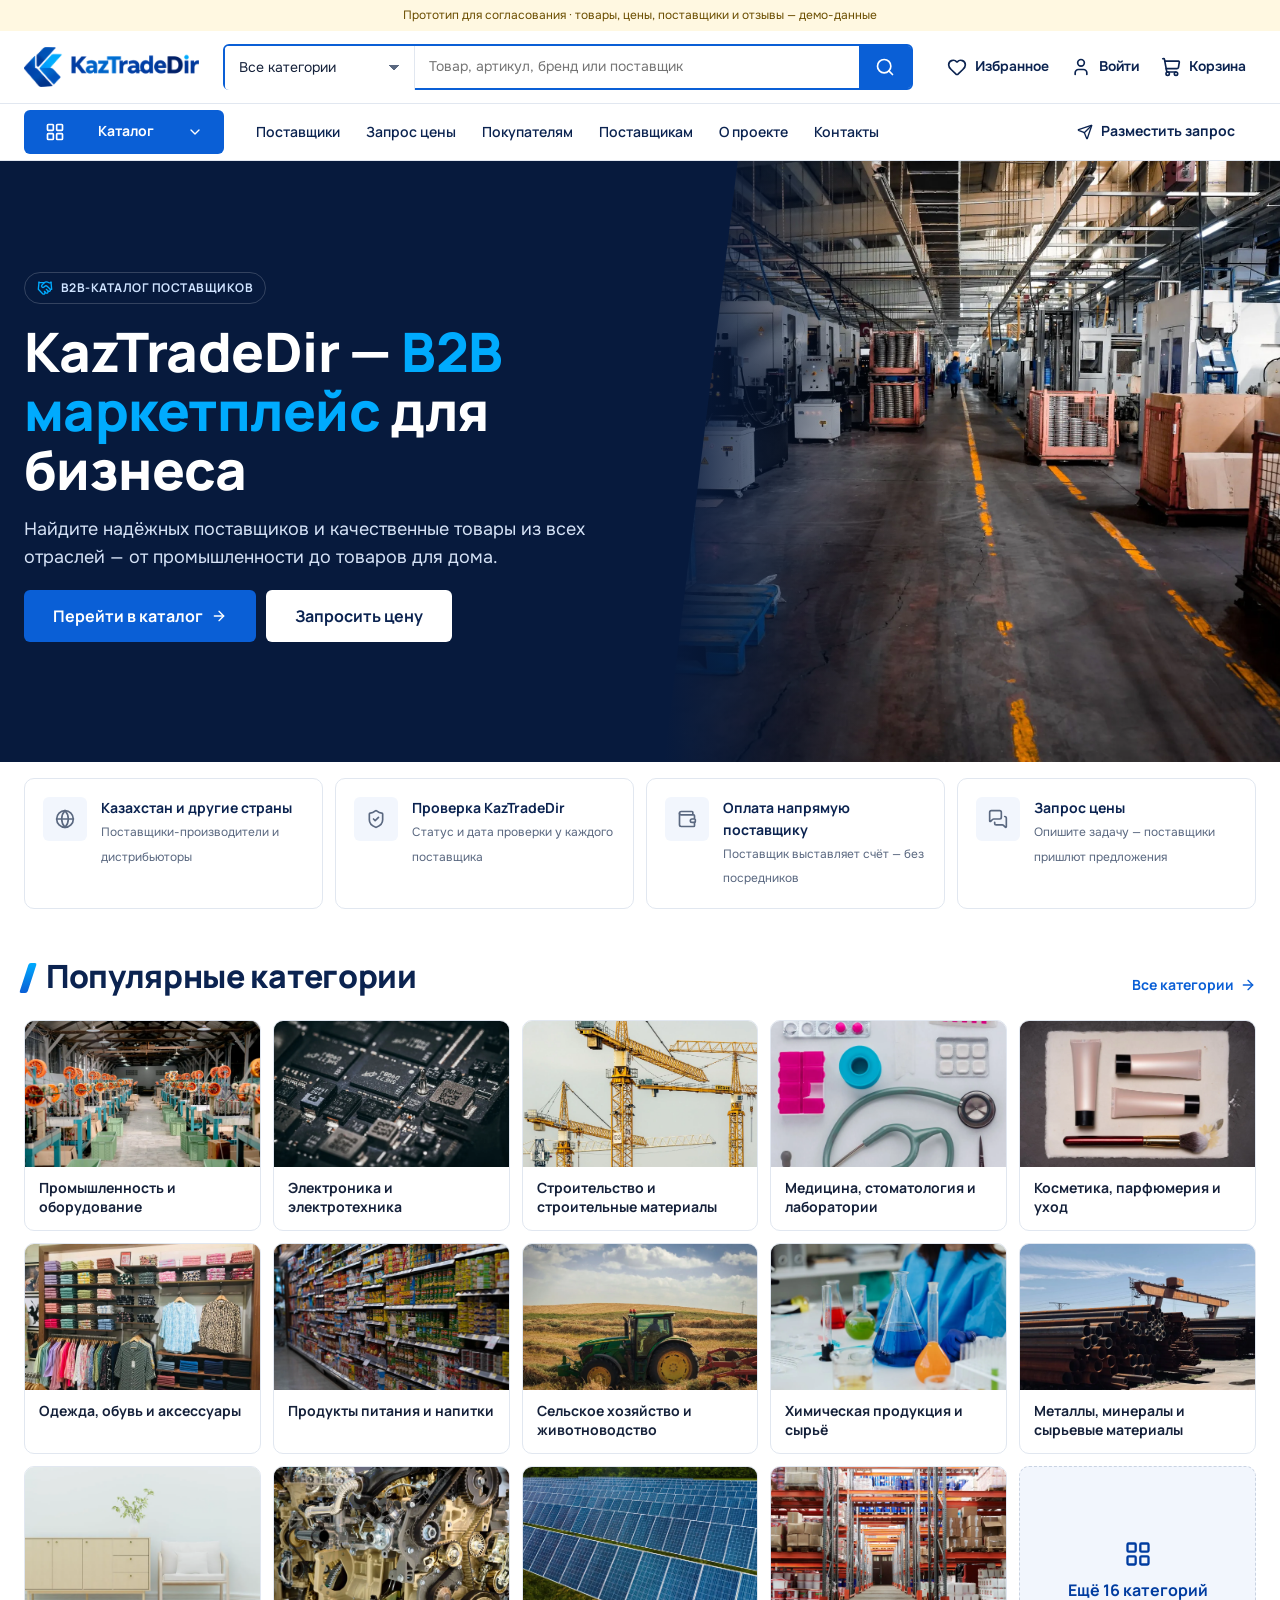
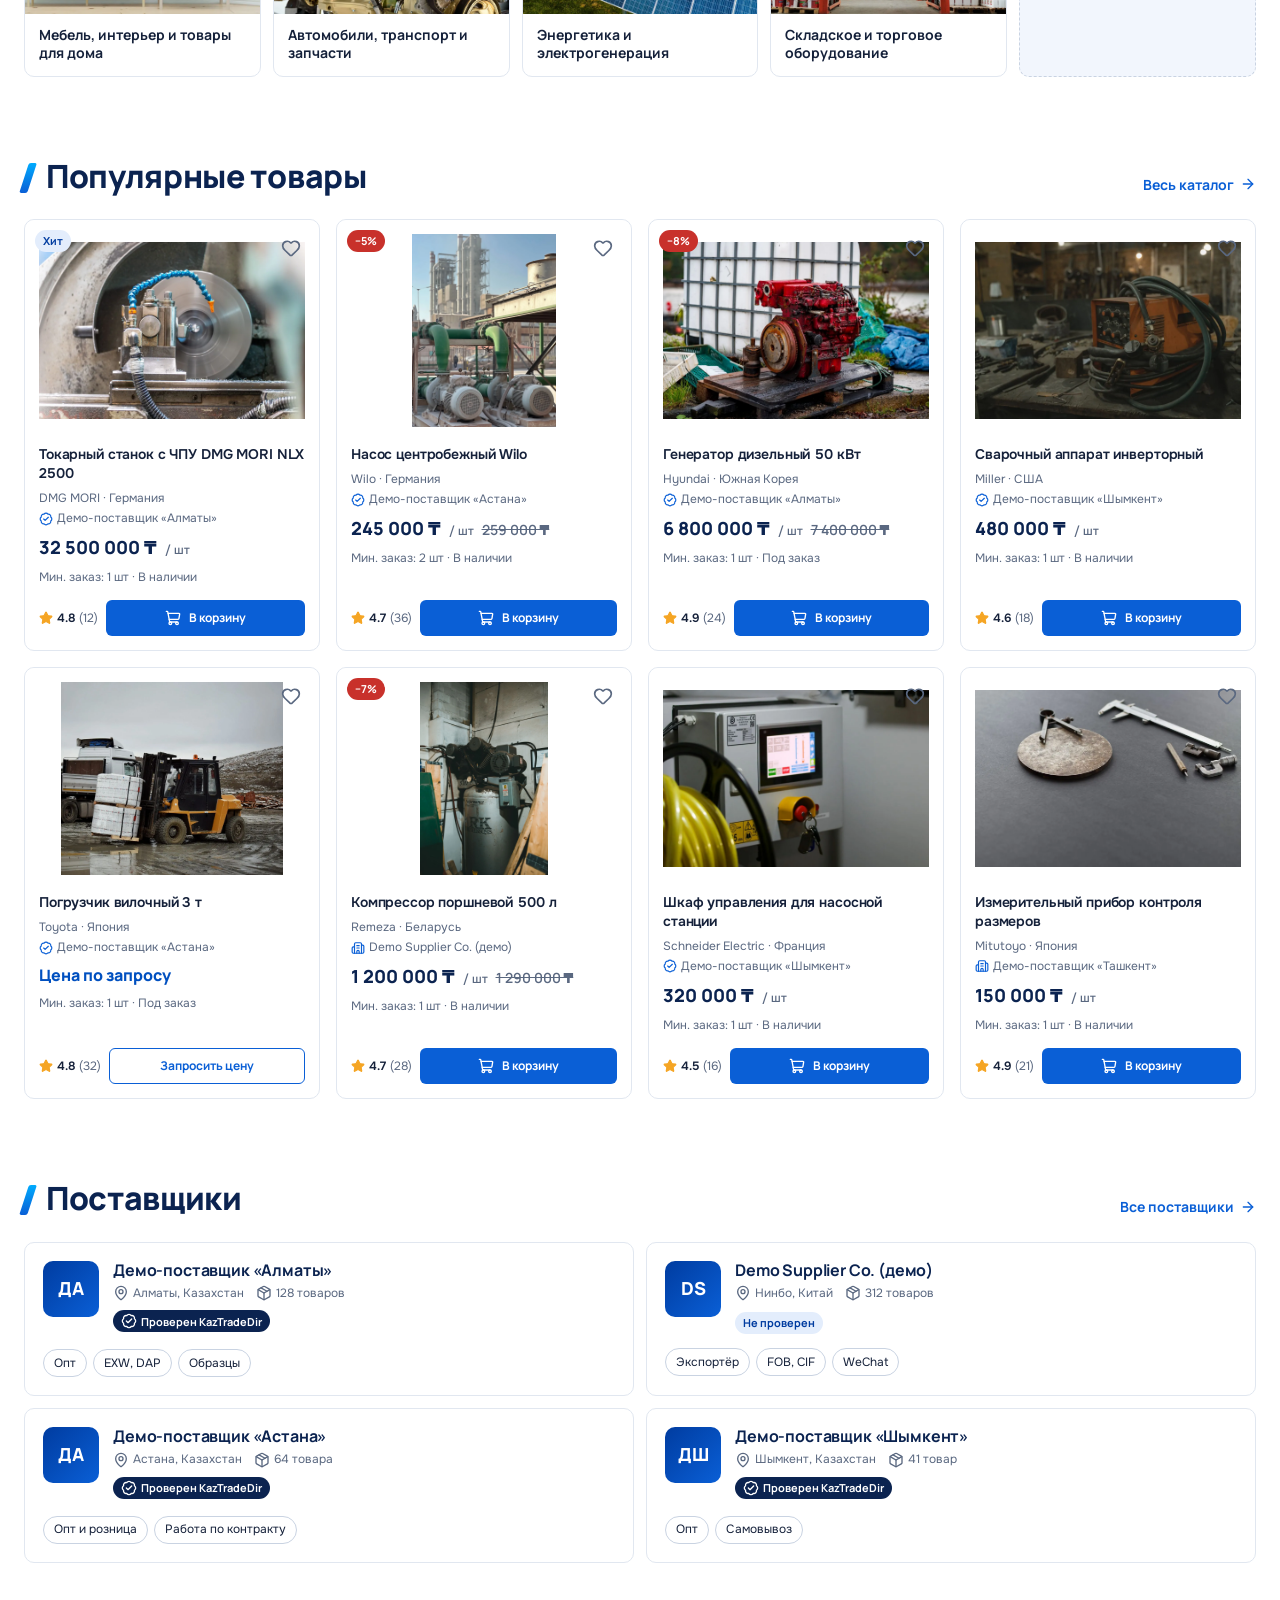
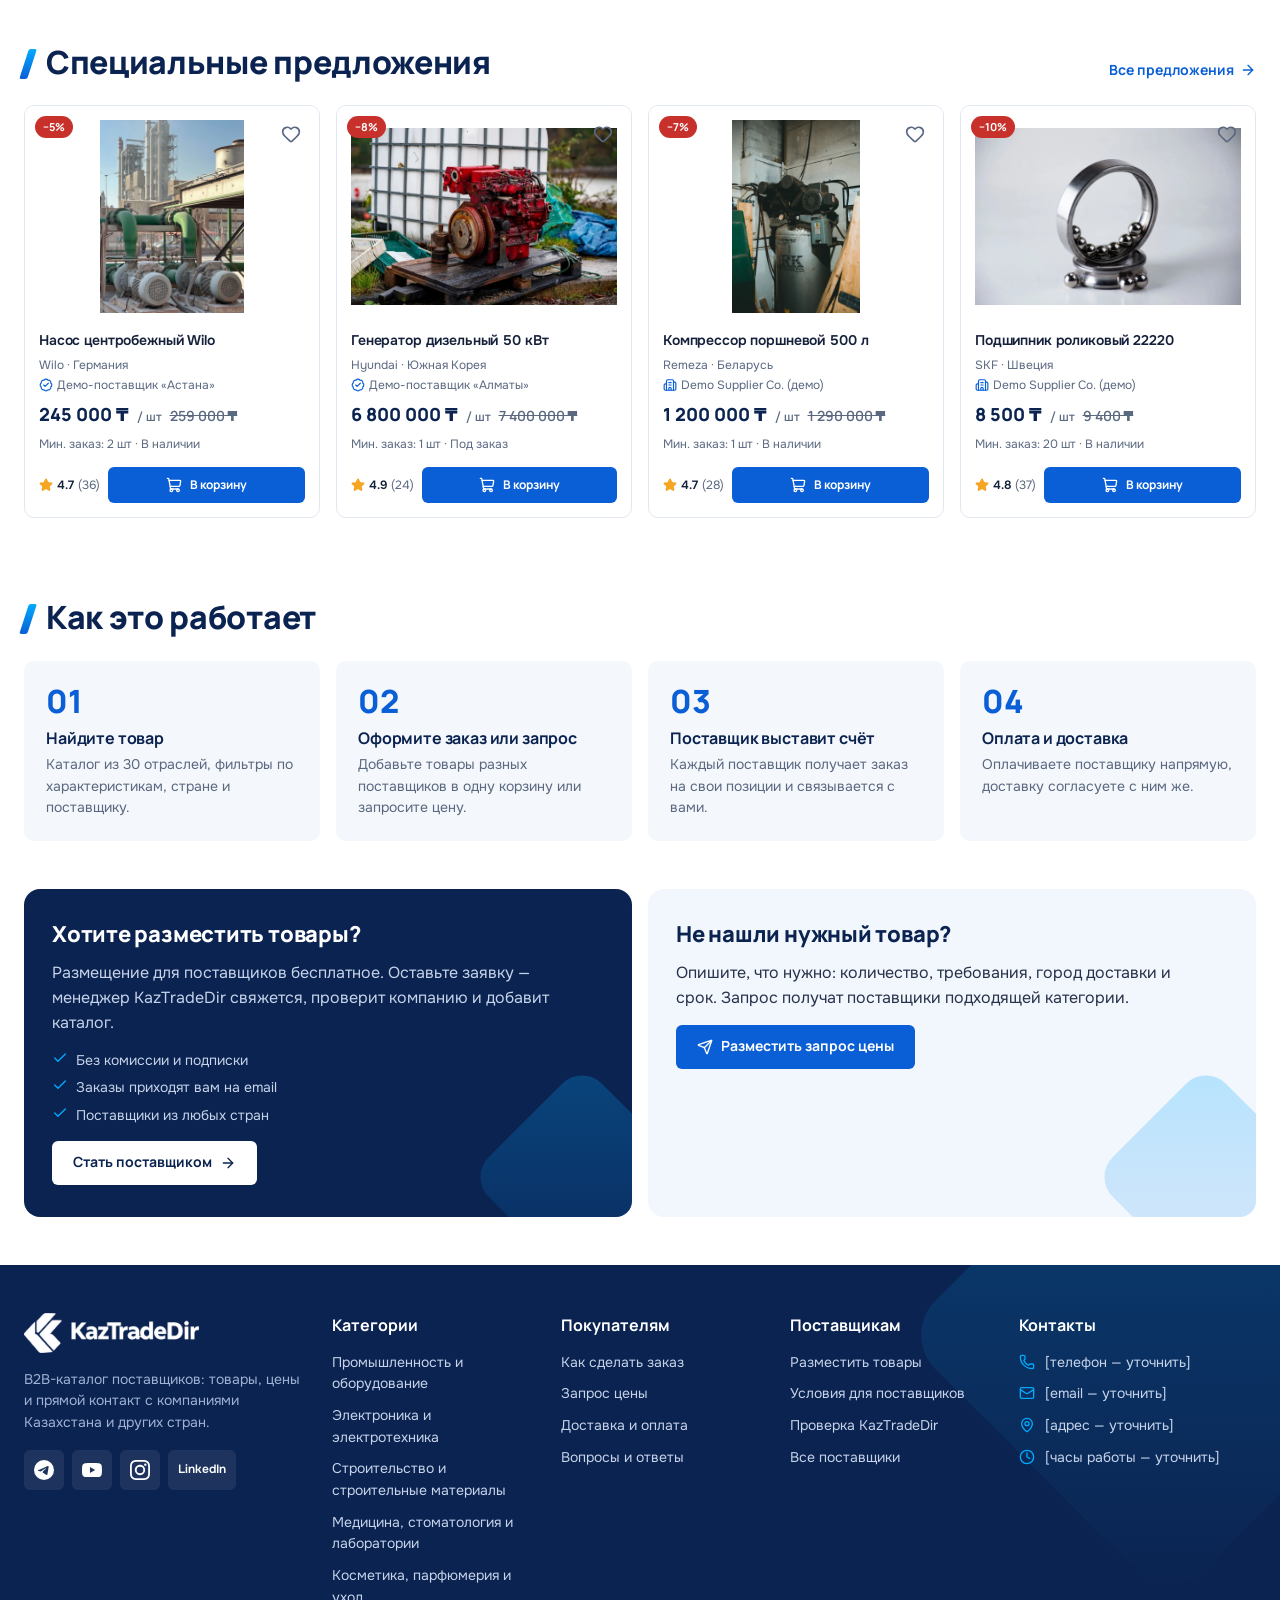
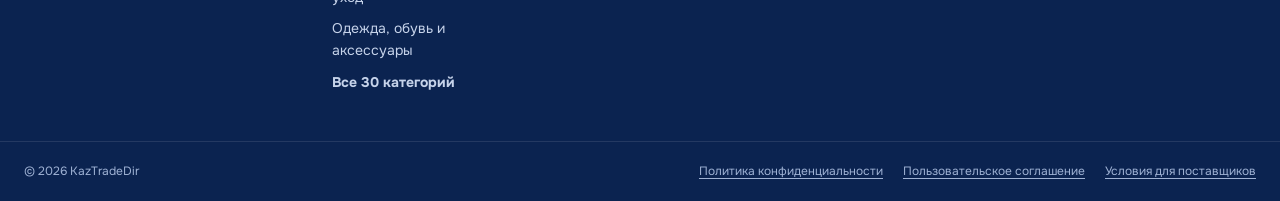
==== commit e38309f1: "Прототип: UI/UX-проход — hero на всю ширину без поиска, крошки, склонения, сетки, мобильный каталог " ====
--- a/index.html
+++ b/index.html
@@ -11,15 +11,15 @@
 	<link rel="preconnect" href="https://fonts.googleapis.com">
 	<link rel="preconnect" href="https://fonts.gstatic.com" crossorigin>
 	<link rel="stylesheet" href="https://fonts.googleapis.com/css2?family=Manrope:wght@600;700;800&family=Onest:wght@400;500;600;700&display=swap">
-	<link rel="stylesheet" href="assets/css/tokens.css?v=0.5.2">
-	<link rel="stylesheet" href="assets/css/base.css?v=0.5.2">
-	<link rel="stylesheet" href="assets/css/components.css?v=0.5.2">
-	<link rel="stylesheet" href="assets/css/layout.css?v=0.5.2">
-	<link rel="stylesheet" href="assets/css/pages.css?v=0.5.2">
-	<link rel="stylesheet" href="assets/css/suppliers.css?v=0.5.2">
-	<link rel="stylesheet" href="assets/css/commerce.css?v=0.5.2">
-	<link rel="stylesheet" href="assets/css/content.css?v=0.5.2">
-	<script type="module" src="assets/js/main.js?v=0.5.2"></script>
+	<link rel="stylesheet" href="assets/css/tokens.css?v=0.5.3">
+	<link rel="stylesheet" href="assets/css/base.css?v=0.5.3">
+	<link rel="stylesheet" href="assets/css/components.css?v=0.5.3">
+	<link rel="stylesheet" href="assets/css/layout.css?v=0.5.3">
+	<link rel="stylesheet" href="assets/css/pages.css?v=0.5.3">
+	<link rel="stylesheet" href="assets/css/suppliers.css?v=0.5.3">
+	<link rel="stylesheet" href="assets/css/commerce.css?v=0.5.3">
+	<link rel="stylesheet" href="assets/css/content.css?v=0.5.3">
+	<script type="module" src="assets/js/main.js?v=0.5.3"></script>
 </head>
 <body>
 <div class="proto-bar">Прототип для согласования · товары, цены, поставщики и отзывы — демо-данные</div>
@@ -63,26 +63,22 @@
 	</div>
 </aside>
 <main id="main">
-<section class="hero container" aria-labelledby="hero-title">
+<section class="hero" aria-labelledby="hero-title">
 	<div class="hero__box">
-		<div class="hero__media"><img src="assets/img/demo/hero-machine.webp" alt="" width="587" height="505" fetchpriority="high"></div>
-		<div class="hero__content">
-			<span class="hero__eyebrow"><svg class="icon icon--sm" aria-hidden="true"><use href="assets/icons.svg#i-handshake"></use></svg>B2B-каталог поставщиков</span>
-			<h1 id="hero-title">KazTradeDir — <span>B2B маркетплейс</span> для бизнеса</h1>
-			<p class="hero__lead">Найдите надёжных поставщиков и качественные товары из всех отраслей — от промышленности до товаров для дома.</p>
-			<form class="hero__search" role="search" action="search.html">
-				<label class="visually-hidden" for="hero-q">Что ищете?</label>
-				<input class="input" id="hero-q" type="search" name="s" placeholder="Например: генератор 50 кВт">
-				<button class="btn" type="submit"><svg class="icon icon--sm" aria-hidden="true"><use href="assets/icons.svg#i-search"></use></svg>Найти</button>
-			</form>
-			<div class="hero__tags"><span>Часто ищут:</span><a href="catalog.html">генераторы</a><a href="catalog.html">станки ЧПУ</a><a href="catalog.html">цемент М500</a><a href="catalog.html">подшипники</a></div>
-			<div class="hero__actions">
-				<a class="btn btn--lg" href="catalog.html">Перейти в каталог <svg class="icon icon--sm" aria-hidden="true"><use href="assets/icons.svg#i-arrow-right"></use></svg></a>
-				<button class="btn btn--lg btn--light" type="button" data-rfq-open="">Запросить цену</button>
+		<div class="hero__media"><img src="assets/img/demo/hero-machine.webp" alt="" width="2400" height="1600" fetchpriority="high"></div>
+		<div class="container">
+			<div class="hero__content">
+				<span class="hero__eyebrow"><svg class="icon icon--sm" aria-hidden="true"><use href="assets/icons.svg#i-handshake"></use></svg>B2B-каталог поставщиков</span>
+				<h1 id="hero-title">KazTradeDir — <span>B2B маркетплейс</span> для бизнеса</h1>
+				<p class="hero__lead">Найдите надёжных поставщиков и качественные товары из всех отраслей — от промышленности до товаров для дома.</p>
+				<div class="hero__actions">
+					<a class="btn btn--lg" href="catalog.html">Перейти в каталог <svg class="icon icon--sm" aria-hidden="true"><use href="assets/icons.svg#i-arrow-right"></use></svg></a>
+					<button class="btn btn--lg btn--light" type="button" data-rfq-open="">Запросить цену</button>
+				</div>
 			</div>
 		</div>
 	</div>
-	<div class="benefits">
+	<div class="container benefits">
 		<div class="benefit"><span class="benefit__icon"><svg class="icon" aria-hidden="true"><use href="assets/icons.svg#i-globe"></use></svg></span><div><b>Казахстан и другие страны</b><span>Поставщики-производители и дистрибьюторы</span></div></div>
 		<div class="benefit"><span class="benefit__icon"><svg class="icon" aria-hidden="true"><use href="assets/icons.svg#i-shield-check"></use></svg></span><div><b>Проверка KazTradeDir</b><span>Статус и дата проверки у каждого поставщика</span></div></div>
 		<div class="benefit"><span class="benefit__icon"><svg class="icon" aria-hidden="true"><use href="assets/icons.svg#i-wallet"></use></svg></span><div><b>Оплата напрямую поставщику</b><span>Поставщик выставляет счёт — без посредников</span></div></div>
@@ -116,80 +112,137 @@
 			<button class="btn btn--sm" type="button" data-add-to-cart="p1" data-qty="1"><svg class="icon icon--sm" aria-hidden="true"><use href="assets/icons.svg#i-shopping-cart"></use></svg>В корзину</button>
 		</div>
 	</div>
-</article><article class="product-card" data-card-id="p10">
-	<div class="product-card__media">
-		<img src="assets/img/demo/prod-motor.webp" alt="Электродвигатель 7,5 кВт" width="320" height="240" loading="lazy">
-		<div class="product-card__badges"><span class="badge badge--sale">−9%</span></div>
-	</div>
-	<button class="icon-btn fav-btn" type="button" data-product="p10" aria-pressed="false" aria-label="В избранное: Электродвигатель 7,5 кВт"><svg class="icon" aria-hidden="true"><use href="assets/icons.svg#i-heart"></use></svg></button>
-	<div class="product-card__body">
-		<h3 class="product-card__title"><a href="product.html">Электродвигатель 7,5 кВт</a></h3>
-		<div class="product-card__meta">
-			<span>АИР · Китай</span>
+</article><article class="product-card" data-card-id="p2">
+	<div class="product-card__media">
+		<img src="assets/img/demo/prod-pump.webp" alt="Насос центробежный Wilo" width="320" height="240" loading="lazy">
+		<div class="product-card__badges"><span class="badge badge--sale">−5%</span></div>
+	</div>
+	<button class="icon-btn fav-btn" type="button" data-product="p2" aria-pressed="false" aria-label="В избранное: Насос центробежный Wilo"><svg class="icon" aria-hidden="true"><use href="assets/icons.svg#i-heart"></use></svg></button>
+	<div class="product-card__body">
+		<h3 class="product-card__title"><a href="product.html">Насос центробежный Wilo</a></h3>
+		<div class="product-card__meta">
+			<span>Wilo · Германия</span>
+			<span class="product-card__supplier"><svg class="icon" role="img" aria-label="Проверенный поставщик"><use href="assets/icons.svg#i-badge-check"></use></svg>Демо-поставщик «Астана»</span>
+		</div>
+		<div class="price"><span class="price__value">245 000 ₸</span><span class="price__unit">/ <span data-unit-for="p2">шт</span></span><span class="price__old">259 000 ₸</span></div>
+		<div class="product-card__terms">Мин. заказ: 2 шт · В наличии</div>
+		<div class="product-card__foot">
+			<span class="rating"><svg class="icon" aria-hidden="true"><use href="assets/icons.svg#i-star"></use></svg><b>4.7</b>(36)</span>
+			<button class="btn btn--sm" type="button" data-add-to-cart="p2" data-qty="2"><svg class="icon icon--sm" aria-hidden="true"><use href="assets/icons.svg#i-shopping-cart"></use></svg>В корзину</button>
+		</div>
+	</div>
+</article><article class="product-card" data-card-id="p3">
+	<div class="product-card__media">
+		<img src="assets/img/demo/prod-generator.webp" alt="Генератор дизельный 50 кВт" width="320" height="240" loading="lazy">
+		<div class="product-card__badges"><span class="badge badge--sale">−8%</span></div>
+	</div>
+	<button class="icon-btn fav-btn" type="button" data-product="p3" aria-pressed="false" aria-label="В избранное: Генератор дизельный 50 кВт"><svg class="icon" aria-hidden="true"><use href="assets/icons.svg#i-heart"></use></svg></button>
+	<div class="product-card__body">
+		<h3 class="product-card__title"><a href="product.html">Генератор дизельный 50 кВт</a></h3>
+		<div class="product-card__meta">
+			<span>Hyundai · Южная Корея</span>
 			<span class="product-card__supplier"><svg class="icon" role="img" aria-label="Проверенный поставщик"><use href="assets/icons.svg#i-badge-check"></use></svg>Демо-поставщик «Алматы»</span>
 		</div>
-		<div class="price"><span class="price__value">245 000 ₸</span><span class="price__unit">/ <span data-unit-for="p10">шт</span></span><span class="price__old">268 000 ₸</span></div>
-		<div class="product-card__terms">Мин. заказ: 1 шт · В наличии</div>
-		<div class="product-card__foot">
-			<span class="rating"><svg class="icon" aria-hidden="true"><use href="assets/icons.svg#i-star"></use></svg><b>4.7</b>(36)</span>
-			<button class="btn btn--sm" type="button" data-add-to-cart="p10" data-qty="1"><svg class="icon icon--sm" aria-hidden="true"><use href="assets/icons.svg#i-shopping-cart"></use></svg>В корзину</button>
-		</div>
-	</div>
-</article><article class="product-card" data-card-id="p11">
-	<div class="product-card__media">
-		<img src="assets/img/demo/prod-laptop.webp" alt="Ноутбук для офиса 15,6″" width="320" height="240" loading="lazy">
+		<div class="price"><span class="price__value">6 800 000 ₸</span><span class="price__unit">/ <span data-unit-for="p3">шт</span></span><span class="price__old">7 400 000 ₸</span></div>
+		<div class="product-card__terms">Мин. заказ: 1 шт · Под заказ</div>
+		<div class="product-card__foot">
+			<span class="rating"><svg class="icon" aria-hidden="true"><use href="assets/icons.svg#i-star"></use></svg><b>4.9</b>(24)</span>
+			<button class="btn btn--sm" type="button" data-add-to-cart="p3" data-qty="1"><svg class="icon icon--sm" aria-hidden="true"><use href="assets/icons.svg#i-shopping-cart"></use></svg>В корзину</button>
+		</div>
+	</div>
+</article><article class="product-card" data-card-id="p4">
+	<div class="product-card__media">
+		<img src="assets/img/demo/prod-welder.webp" alt="Сварочный аппарат инверторный" width="320" height="240" loading="lazy">
 		<div class="product-card__badges"></div>
 	</div>
-	<button class="icon-btn fav-btn" type="button" data-product="p11" aria-pressed="false" aria-label="В избранное: Ноутбук для офиса 15,6″"><svg class="icon" aria-hidden="true"><use href="assets/icons.svg#i-heart"></use></svg></button>
-	<div class="product-card__body">
-		<h3 class="product-card__title"><a href="product.html">Ноутбук для офиса 15,6″</a></h3>
-		<div class="product-card__meta">
-			<span>Lenovo · Китай</span>
+	<button class="icon-btn fav-btn" type="button" data-product="p4" aria-pressed="false" aria-label="В избранное: Сварочный аппарат инверторный"><svg class="icon" aria-hidden="true"><use href="assets/icons.svg#i-heart"></use></svg></button>
+	<div class="product-card__body">
+		<h3 class="product-card__title"><a href="product.html">Сварочный аппарат инверторный</a></h3>
+		<div class="product-card__meta">
+			<span>Miller · США</span>
+			<span class="product-card__supplier"><svg class="icon" role="img" aria-label="Проверенный поставщик"><use href="assets/icons.svg#i-badge-check"></use></svg>Демо-поставщик «Шымкент»</span>
+		</div>
+		<div class="price"><span class="price__value">480 000 ₸</span><span class="price__unit">/ <span data-unit-for="p4">шт</span></span></div>
+		<div class="product-card__terms">Мин. заказ: 1 шт · В наличии</div>
+		<div class="product-card__foot">
+			<span class="rating"><svg class="icon" aria-hidden="true"><use href="assets/icons.svg#i-star"></use></svg><b>4.6</b>(18)</span>
+			<button class="btn btn--sm" type="button" data-add-to-cart="p4" data-qty="1"><svg class="icon icon--sm" aria-hidden="true"><use href="assets/icons.svg#i-shopping-cart"></use></svg>В корзину</button>
+		</div>
+	</div>
+</article><article class="product-card" data-card-id="p5">
+	<div class="product-card__media">
+		<img src="assets/img/demo/prod-forklift.webp" alt="Погрузчик вилочный 3 т" width="320" height="240" loading="lazy">
+		<div class="product-card__badges"></div>
+	</div>
+	<button class="icon-btn fav-btn" type="button" data-product="p5" aria-pressed="false" aria-label="В избранное: Погрузчик вилочный 3 т"><svg class="icon" aria-hidden="true"><use href="assets/icons.svg#i-heart"></use></svg></button>
+	<div class="product-card__body">
+		<h3 class="product-card__title"><a href="product.html">Погрузчик вилочный 3 т</a></h3>
+		<div class="product-card__meta">
+			<span>Toyota · Япония</span>
 			<span class="product-card__supplier"><svg class="icon" role="img" aria-label="Проверенный поставщик"><use href="assets/icons.svg#i-badge-check"></use></svg>Демо-поставщик «Астана»</span>
 		</div>
-		<div class="price"><span class="price__value">560 000 ₸</span><span class="price__unit">/ <span data-unit-for="p11">шт</span></span></div>
-		<div class="product-card__terms">Мин. заказ: 5 шт · В наличии</div>
-		<div class="product-card__foot">
-			<span class="rating"><svg class="icon" aria-hidden="true"><use href="assets/icons.svg#i-star"></use></svg><b>4.9</b>(36)</span>
-			<button class="btn btn--sm" type="button" data-add-to-cart="p11" data-qty="5"><svg class="icon icon--sm" aria-hidden="true"><use href="assets/icons.svg#i-shopping-cart"></use></svg>В корзину</button>
-		</div>
-	</div>
-</article><article class="product-card" data-card-id="p12">
-	<div class="product-card__media">
-		<img src="assets/img/demo/prod-cement.webp" alt="Цемент М500, мешок 50 кг" width="320" height="240" loading="lazy">
+		<div class="price price--request"><span class="price__value">Цена по запросу</span></div>
+		<div class="product-card__terms">Мин. заказ: 1 шт · Под заказ</div>
+		<div class="product-card__foot">
+			<span class="rating"><svg class="icon" aria-hidden="true"><use href="assets/icons.svg#i-star"></use></svg><b>4.8</b>(32)</span>
+			<button class="btn btn--outline btn--sm" type="button" data-rfq-open="Погрузчик вилочный 3 т">Запросить цену</button>
+		</div>
+	</div>
+</article><article class="product-card" data-card-id="p6">
+	<div class="product-card__media">
+		<img src="assets/img/demo/prod-compressor.webp" alt="Компрессор поршневой 500 л" width="320" height="240" loading="lazy">
+		<div class="product-card__badges"><span class="badge badge--sale">−7%</span></div>
+	</div>
+	<button class="icon-btn fav-btn" type="button" data-product="p6" aria-pressed="false" aria-label="В избранное: Компрессор поршневой 500 л"><svg class="icon" aria-hidden="true"><use href="assets/icons.svg#i-heart"></use></svg></button>
+	<div class="product-card__body">
+		<h3 class="product-card__title"><a href="product.html">Компрессор поршневой 500 л</a></h3>
+		<div class="product-card__meta">
+			<span>Remeza · Беларусь</span>
+			<span class="product-card__supplier"><svg class="icon" aria-hidden="true"><use href="assets/icons.svg#i-building-2"></use></svg>Demo Supplier Co. (демо)</span>
+		</div>
+		<div class="price"><span class="price__value">1 200 000 ₸</span><span class="price__unit">/ <span data-unit-for="p6">шт</span></span><span class="price__old">1 290 000 ₸</span></div>
+		<div class="product-card__terms">Мин. заказ: 1 шт · В наличии</div>
+		<div class="product-card__foot">
+			<span class="rating"><svg class="icon" aria-hidden="true"><use href="assets/icons.svg#i-star"></use></svg><b>4.7</b>(28)</span>
+			<button class="btn btn--sm" type="button" data-add-to-cart="p6" data-qty="1"><svg class="icon icon--sm" aria-hidden="true"><use href="assets/icons.svg#i-shopping-cart"></use></svg>В корзину</button>
+		</div>
+	</div>
+</article><article class="product-card" data-card-id="p7">
+	<div class="product-card__media">
+		<img src="assets/img/demo/prod-control-cabinet.webp" alt="Шкаф управления для насосной станции" width="320" height="240" loading="lazy">
 		<div class="product-card__badges"></div>
 	</div>
-	<button class="icon-btn fav-btn" type="button" data-product="p12" aria-pressed="false" aria-label="В избранное: Цемент М500, мешок 50 кг"><svg class="icon" aria-hidden="true"><use href="assets/icons.svg#i-heart"></use></svg></button>
-	<div class="product-card__body">
-		<h3 class="product-card__title"><a href="product.html">Цемент М500, мешок 50 кг</a></h3>
-		<div class="product-card__meta">
-			<span>Казахстан</span>
+	<button class="icon-btn fav-btn" type="button" data-product="p7" aria-pressed="false" aria-label="В избранное: Шкаф управления для насосной станции"><svg class="icon" aria-hidden="true"><use href="assets/icons.svg#i-heart"></use></svg></button>
+	<div class="product-card__body">
+		<h3 class="product-card__title"><a href="product.html">Шкаф управления для насосной станции</a></h3>
+		<div class="product-card__meta">
+			<span>Schneider Electric · Франция</span>
 			<span class="product-card__supplier"><svg class="icon" role="img" aria-label="Проверенный поставщик"><use href="assets/icons.svg#i-badge-check"></use></svg>Демо-поставщик «Шымкент»</span>
 		</div>
-		<div class="price"><span class="price__value">3 200 ₸</span><span class="price__unit">/ <span data-unit-for="p12">шт</span></span></div>
-		<div class="product-card__terms">Мин. заказ: 100 шт · В наличии</div>
-		<div class="product-card__foot">
-			<span class="rating"><svg class="icon" aria-hidden="true"><use href="assets/icons.svg#i-star"></use></svg><b>4.6</b>(24)</span>
-			<button class="btn btn--sm" type="button" data-add-to-cart="p12" data-qty="100"><svg class="icon icon--sm" aria-hidden="true"><use href="assets/icons.svg#i-shopping-cart"></use></svg>В корзину</button>
-		</div>
-	</div>
-</article><article class="product-card" data-card-id="p13">
-	<div class="product-card__media">
-		<img src="assets/img/demo/prod-smartphone.webp" alt="Смартфон, партия от 10 шт" width="320" height="240" loading="lazy">
+		<div class="price"><span class="price__value">320 000 ₸</span><span class="price__unit">/ <span data-unit-for="p7">шт</span></span></div>
+		<div class="product-card__terms">Мин. заказ: 1 шт · В наличии</div>
+		<div class="product-card__foot">
+			<span class="rating"><svg class="icon" aria-hidden="true"><use href="assets/icons.svg#i-star"></use></svg><b>4.5</b>(16)</span>
+			<button class="btn btn--sm" type="button" data-add-to-cart="p7" data-qty="1"><svg class="icon icon--sm" aria-hidden="true"><use href="assets/icons.svg#i-shopping-cart"></use></svg>В корзину</button>
+		</div>
+	</div>
+</article><article class="product-card" data-card-id="p8">
+	<div class="product-card__media">
+		<img src="assets/img/demo/prod-measuring.webp" alt="Измерительный прибор контроля размеров" width="320" height="240" loading="lazy">
 		<div class="product-card__badges"></div>
 	</div>
-	<button class="icon-btn fav-btn" type="button" data-product="p13" aria-pressed="false" aria-label="В избранное: Смартфон, партия от 10 шт"><svg class="icon" aria-hidden="true"><use href="assets/icons.svg#i-heart"></use></svg></button>
-	<div class="product-card__body">
-		<h3 class="product-card__title"><a href="product.html">Смартфон, партия от 10 шт</a></h3>
-		<div class="product-card__meta">
-			<span>Samsung · Вьетнам</span>
-			<span class="product-card__supplier"><svg class="icon" aria-hidden="true"><use href="assets/icons.svg#i-building-2"></use></svg>Demo Supplier Co. (демо)</span>
-		</div>
-		<div class="price price--request"><span class="price__value">Цена по запросу</span></div>
-		<div class="product-card__terms">Мин. заказ: 10 шт · Под заказ</div>
-		<div class="product-card__foot">
-			<span class="rating"><svg class="icon" aria-hidden="true"><use href="assets/icons.svg#i-star"></use></svg><b>4.8</b>(40)</span>
-			<button class="btn btn--outline btn--sm" type="button" data-rfq-open="Смартфон, партия от 10 шт">Запросить цену</button>
+	<button class="icon-btn fav-btn" type="button" data-product="p8" aria-pressed="false" aria-label="В избранное: Измерительный прибор контроля размеров"><svg class="icon" aria-hidden="true"><use href="assets/icons.svg#i-heart"></use></svg></button>
+	<div class="product-card__body">
+		<h3 class="product-card__title"><a href="product.html">Измерительный прибор контроля размеров</a></h3>
+		<div class="product-card__meta">
+			<span>Mitutoyo · Япония</span>
+			<span class="product-card__supplier"><svg class="icon" aria-hidden="true"><use href="assets/icons.svg#i-building-2"></use></svg>Демо-поставщик «Ташкент»</span>
+		</div>
+		<div class="price"><span class="price__value">150 000 ₸</span><span class="price__unit">/ <span data-unit-for="p8">шт</span></span></div>
+		<div class="product-card__terms">Мин. заказ: 1 шт · В наличии</div>
+		<div class="product-card__foot">
+			<span class="rating"><svg class="icon" aria-hidden="true"><use href="assets/icons.svg#i-star"></use></svg><b>4.9</b>(21)</span>
+			<button class="btn btn--sm" type="button" data-add-to-cart="p8" data-qty="1"><svg class="icon icon--sm" aria-hidden="true"><use href="assets/icons.svg#i-shopping-cart"></use></svg>В корзину</button>
 		</div>
 	</div>
 </article></div>
@@ -225,7 +278,7 @@
 		<h3 class="supplier-card__name"><a href="supplier.html">Демо-поставщик «Астана»</a></h3>
 		<div class="supplier-card__meta">
 			<span><svg class="icon icon--sm" aria-hidden="true"><use href="assets/icons.svg#i-map-pin"></use></svg>Астана, Казахстан</span>
-			<span><svg class="icon icon--sm" aria-hidden="true"><use href="assets/icons.svg#i-package"></use></svg>64 товаров</span>
+			<span><svg class="icon icon--sm" aria-hidden="true"><use href="assets/icons.svg#i-package"></use></svg>64 товара</span>
 		</div>
 		<div style="margin-top:8px"><span class="badge badge--verified"><svg class="icon icon--sm" aria-hidden="true"><use href="assets/icons.svg#i-badge-check"></use></svg>Проверен KazTradeDir</span></div>
 	</div>
@@ -236,7 +289,7 @@
 		<h3 class="supplier-card__name"><a href="supplier.html">Демо-поставщик «Шымкент»</a></h3>
 		<div class="supplier-card__meta">
 			<span><svg class="icon icon--sm" aria-hidden="true"><use href="assets/icons.svg#i-map-pin"></use></svg>Шымкент, Казахстан</span>
-			<span><svg class="icon icon--sm" aria-hidden="true"><use href="assets/icons.svg#i-package"></use></svg>41 товаров</span>
+			<span><svg class="icon icon--sm" aria-hidden="true"><use href="assets/icons.svg#i-package"></use></svg>41 товар</span>
 		</div>
 		<div style="margin-top:8px"><span class="badge badge--verified"><svg class="icon icon--sm" aria-hidden="true"><use href="assets/icons.svg#i-badge-check"></use></svg>Проверен KazTradeDir</span></div>
 	</div>
@@ -246,7 +299,7 @@
 
 <section class="section--tight container" aria-labelledby="offers-title">
 	<div class="section-head"><h2 class="section-title" id="offers-title">Специальные предложения</h2><a class="section-link" href="catalog.html">Все предложения <svg class="icon icon--sm" aria-hidden="true"><use href="assets/icons.svg#i-arrow-right"></use></svg></a></div>
-	<div class="product-grid"><article class="product-card" data-card-id="p2">
+	<div class="product-grid product-grid--row"><article class="product-card" data-card-id="p2">
 	<div class="product-card__media">
 		<img src="assets/img/demo/prod-pump.webp" alt="Насос центробежный Wilo" width="320" height="240" loading="lazy">
 		<div class="product-card__badges"><span class="badge badge--sale">−5%</span></div>
@@ -320,25 +373,6 @@
 		<div class="product-card__foot">
 			<span class="rating"><svg class="icon" aria-hidden="true"><use href="assets/icons.svg#i-star"></use></svg><b>4.8</b>(37)</span>
 			<button class="btn btn--sm" type="button" data-add-to-cart="p9" data-qty="20"><svg class="icon icon--sm" aria-hidden="true"><use href="assets/icons.svg#i-shopping-cart"></use></svg>В корзину</button>
-		</div>
-	</div>
-</article><article class="product-card" data-card-id="p10">
-	<div class="product-card__media">
-		<img src="assets/img/demo/prod-motor.webp" alt="Электродвигатель 7,5 кВт" width="320" height="240" loading="lazy">
-		<div class="product-card__badges"><span class="badge badge--sale">−9%</span></div>
-	</div>
-	<button class="icon-btn fav-btn" type="button" data-product="p10" aria-pressed="false" aria-label="В избранное: Электродвигатель 7,5 кВт"><svg class="icon" aria-hidden="true"><use href="assets/icons.svg#i-heart"></use></svg></button>
-	<div class="product-card__body">
-		<h3 class="product-card__title"><a href="product.html">Электродвигатель 7,5 кВт</a></h3>
-		<div class="product-card__meta">
-			<span>АИР · Китай</span>
-			<span class="product-card__supplier"><svg class="icon" role="img" aria-label="Проверенный поставщик"><use href="assets/icons.svg#i-badge-check"></use></svg>Демо-поставщик «Алматы»</span>
-		</div>
-		<div class="price"><span class="price__value">245 000 ₸</span><span class="price__unit">/ <span data-unit-for="p10">шт</span></span><span class="price__old">268 000 ₸</span></div>
-		<div class="product-card__terms">Мин. заказ: 1 шт · В наличии</div>
-		<div class="product-card__foot">
-			<span class="rating"><svg class="icon" aria-hidden="true"><use href="assets/icons.svg#i-star"></use></svg><b>4.7</b>(36)</span>
-			<button class="btn btn--sm" type="button" data-add-to-cart="p10" data-qty="1"><svg class="icon icon--sm" aria-hidden="true"><use href="assets/icons.svg#i-shopping-cart"></use></svg>В корзину</button>
 		</div>
 	</div>
 </article></div>
--- a/assets/css/tokens.css
+++ b/assets/css/tokens.css
@@ -27,9 +27,10 @@
 	/* Состояния */
 	--ktd-success: #12805c;
 	--ktd-success-bg: #e5f5ee;
-	--ktd-warning: #b45d00;
+	--ktd-warning: #a65500;
 	--ktd-warning-bg: #fff3e0;
 	--ktd-danger: #c8312b;
+	--ktd-danger-bg: #fdecec;
 	--ktd-star: #f5a524;
 
 	/* Роли */
--- a/assets/css/base.css
+++ b/assets/css/base.css
@@ -78,8 +78,8 @@
 	cursor: pointer;
 }
 
-ul[class],
-ol[class] {
+/* :where — нулевая специфичность: сброс не перебивает отступы компонентов (крошки и т.п.). */
+:where(ul[class], ol[class]) {
 	margin: 0;
 	padding: 0;
 	list-style: none;
--- a/assets/css/components.css
+++ b/assets/css/components.css
@@ -211,6 +211,7 @@
 	font-weight: 700;
 	line-height: 1.4;
 	white-space: nowrap;
+	max-width: 100%;
 }
 
 .badge--success {
@@ -334,7 +335,7 @@
 	display: flex;
 	flex-wrap: wrap;
 	gap: 6px;
-	margin: var(--ktd-space-4) 0;
+	margin: 18px 0 22px;
 	padding: 0;
 	color: var(--ktd-muted);
 	font-size: var(--ktd-fs-xs);
@@ -360,6 +361,25 @@
 .breadcrumbs a:hover {
 	color: var(--ktd-color-primary);
 	text-decoration: underline;
+}
+
+/* Телефон: крошки в одну строку с прокруткой, без переноса на 3 строки. */
+@media (max-width: 767px) {
+	.breadcrumbs {
+		flex-wrap: nowrap;
+		margin: 12px 0 16px;
+		overflow-x: auto;
+		white-space: nowrap;
+		scrollbar-width: none;
+	}
+
+	.breadcrumbs::-webkit-scrollbar {
+		display: none;
+	}
+
+	.breadcrumbs li {
+		flex: none;
+	}
 }
 
 /* ---------- Рейтинг и цена ---------- */
@@ -419,22 +439,81 @@
 /* ---------- Карточка товара ---------- */
 .product-grid {
 	display: grid;
-	grid-template-columns: repeat(auto-fill, minmax(min(100%, 220px), 1fr));
-	gap: var(--ktd-space-4);
-}
-
-.product-grid--scroll {
-	grid-auto-flow: column;
-	grid-auto-columns: minmax(220px, 1fr);
-	grid-template-columns: none;
-	overflow-x: auto;
-	padding-bottom: 6px;
-	scroll-snap-type: x mandatory;
-	scrollbar-width: thin;
-}
-
-.product-grid--scroll > * {
-	scroll-snap-align: start;
+	/* Телефон: две колонки — каталог просматривается быстрее, чем лентой по одной карточке. */
+	grid-template-columns: repeat(2, minmax(0, 1fr));
+	gap: 10px;
+}
+
+@media (min-width: 600px) {
+	.product-grid {
+		grid-template-columns: repeat(auto-fill, minmax(200px, 1fr));
+		gap: var(--ktd-space-4);
+	}
+}
+
+/* Подборки на всю ширину (главная, похожие, товары поставщика): ровные ряды по 4. */
+@media (min-width: 1024px) {
+	.product-grid--row,
+	.product-grid--scroll,
+	.related .product-grid,
+	.upsells .product-grid,
+	.supplier-layout .product-grid {
+		grid-template-columns: repeat(4, minmax(0, 1fr));
+	}
+}
+
+/* Телефон и планшет: подборка «Популярные товары» — лента с прокруткой. */
+@media (max-width: 1023px) {
+	.product-grid--scroll {
+		grid-auto-flow: column;
+		grid-auto-columns: minmax(170px, 44%);
+		grid-template-columns: none;
+		overflow-x: auto;
+		padding-bottom: 6px;
+		scroll-snap-type: x mandatory;
+		scrollbar-width: thin;
+	}
+
+	.product-grid--scroll > * {
+		scroll-snap-align: start;
+	}
+}
+
+/* Компактная карточка в две колонки на телефоне. */
+@media (max-width: 599px) {
+	.product-card__media {
+		padding: 8px;
+	}
+
+	.product-card__media img {
+		inset: 8px;
+		width: calc(100% - 16px);
+		height: calc(100% - 16px);
+	}
+
+	.product-card__body {
+		gap: 4px;
+		padding: 2px 10px 10px;
+	}
+
+	.product-card__title {
+		font-size: var(--ktd-fs-xs);
+	}
+
+	.product-card__foot .btn {
+		flex: 1 1 100%;
+		padding-inline: 8px;
+		white-space: normal;
+	}
+
+	.product-card .price__value {
+		font-size: var(--ktd-fs-md);
+	}
+
+	/* Единица уже есть в строке «Мин. заказ: … шт» — в узкой карточке не дублируем её у цены. */
+	.product-card .price__unit {
+		display: none;
+	}
 }
 
 .product-card {
@@ -465,8 +544,11 @@
 }
 
 .product-card__media img {
-	width: 100%;
-	height: 100%;
+	/* Абсолютно внутри блока 4:3: вертикальные фото не растягивают карточку. */
+	position: absolute;
+	inset: 14px;
+	width: calc(100% - 28px);
+	height: calc(100% - 28px);
 	object-fit: contain;
 	transition: transform 400ms var(--ktd-ease);
 }
@@ -650,6 +732,13 @@
 	overflow-x: auto;
 	border-bottom: 1px solid var(--ktd-line);
 	scrollbar-width: none;
+}
+
+/* Телефон: вкладки прокручиваются — затухание у края подсказывает, что есть продолжение. */
+@media (max-width: 599px) {
+	.tabs__list {
+		mask-image: linear-gradient(to right, #000 82%, transparent);
+	}
 }
 
 .tabs__tab {
--- a/assets/css/layout.css
+++ b/assets/css/layout.css
@@ -56,9 +56,14 @@
 	border: 0;
 	border-right: 1px solid var(--ktd-line);
 	border-radius: 4px 0 0 4px;
+	background-color: var(--ktd-white);
+	color: var(--ktd-ink);
+	font-size: var(--ktd-fs-sm);
+	cursor: pointer;
+}
+
+.header-search__cat:hover {
 	background-color: var(--ktd-surface);
-	font-size: var(--ktd-fs-sm);
-	cursor: pointer;
 }
 
 .header-search__input {
@@ -180,6 +185,27 @@
 
 .header-nav__rfq {
 	margin-left: auto;
+}
+
+/* 1024–1279 px: меню в одну строку. «Разместить запрос» дублирует пункт «Запрос цены» — прячем. */
+@media (max-width: 1279px) {
+	.header-nav__rfq {
+		display: none;
+	}
+
+	.catalog-toggle {
+		min-width: 0;
+	}
+
+	.main-menu {
+		flex-wrap: nowrap;
+		margin-left: 4px;
+	}
+
+	.main-menu a {
+		padding-inline: 9px;
+		white-space: nowrap;
+	}
 }
 
 @media (min-width: 768px) {
--- a/assets/css/pages.css
+++ b/assets/css/pages.css
@@ -1,15 +1,15 @@
 /* Стили страниц: главная, каталог, товар. */
 
 /* ========== Главная ========== */
-.hero {
-	padding-top: var(--ktd-space-4);
-}
-
+
+/* Hero на всю ширину экрана; текст — по сетке контейнера. */
 .hero__box {
+	/* Граница фото на десктопе: не левее 42% и не заходит под текст на широких экранах. */
+	--hero-split: max(42%, calc(50% + 24px));
+
 	position: relative;
 	display: grid;
 	overflow: hidden;
-	border-radius: var(--ktd-radius-lg);
 	background: var(--ktd-blue-950);
 	color: var(--ktd-white);
 	isolation: isolate;
@@ -41,7 +41,7 @@
 	display: grid;
 	gap: 18px;
 	max-width: 640px;
-	padding: 40px 24px;
+	padding-block: 48px 56px;
 }
 
 .hero__eyebrow {
@@ -82,32 +82,6 @@
 	font-size: var(--ktd-fs-lg);
 }
 
-.hero__search {
-	display: flex;
-	gap: 8px;
-	padding: 6px;
-	border-radius: var(--ktd-radius);
-	background: var(--ktd-white);
-	box-shadow: var(--ktd-shadow-lg);
-}
-
-.hero__search .input {
-	border: 0;
-	box-shadow: none;
-}
-
-.hero__tags {
-	display: flex;
-	flex-wrap: wrap;
-	gap: 6px 10px;
-	color: #9fb8de;
-	font-size: var(--ktd-fs-xs);
-}
-
-.hero__tags a {
-	color: #e6efff;
-}
-
 .hero__actions {
 	display: flex;
 	flex-wrap: wrap;
@@ -116,7 +90,7 @@
 
 @media (min-width: 768px) {
 	.hero__content {
-		padding: 64px 56px;
+		padding-block: 88px 96px;
 	}
 
 	.hero__box::before {
@@ -126,12 +100,16 @@
 
 @media (min-width: 1024px) {
 	.hero__media {
-		left: 42%;
-		clip-path: polygon(14% 0, 100% 0, 100% 100%, 0 100%);
+		left: var(--hero-split);
+		clip-path: polygon(12% 0, 100% 0, 100% 100%, 0 100%);
 	}
 
 	.hero__box::before {
-		background: linear-gradient(90deg, var(--ktd-blue-950) 0%, var(--ktd-blue-950) 40%, rgb(7 26 61 / 0%) 62%);
+		background: linear-gradient(90deg, var(--ktd-blue-950) 0%, var(--ktd-blue-950) var(--hero-split), rgb(7 26 61 / 0%) calc(var(--hero-split) + 18%));
+	}
+
+	.hero__content {
+		padding-block: 112px 120px;
 	}
 }
 
@@ -277,7 +255,7 @@
 /* Поставщики (главная) */
 .supplier-row {
 	display: grid;
-	grid-template-columns: repeat(auto-fill, minmax(min(100%, 280px), 1fr));
+	grid-template-columns: repeat(auto-fill, minmax(min(100%, 420px), 1fr));
 	gap: var(--ktd-space-3);
 }
 
@@ -988,8 +966,8 @@
 .review__reply {
 	grid-column: 2;
 	padding: 12px 14px;
-	border-left: 3px solid var(--ktd-color-primary);
-	border-radius: 0 var(--ktd-radius-sm) var(--ktd-radius-sm) 0;
+	border: 1px solid var(--ktd-line);
+	border-radius: var(--ktd-radius-sm);
 	background: var(--ktd-surface);
 	font-size: var(--ktd-fs-sm);
 }
@@ -1000,13 +978,27 @@
 	}
 
 	.gallery {
-		grid-template-columns: 84px 1fr;
+		grid-template-columns: 84px minmax(0, 1fr);
 		align-items: start;
+	}
+
+	.gallery__main {
+		grid-column: 2;
 	}
 
 	.gallery__thumbs {
 		flex-direction: column;
-		order: -1;
+		grid-row: 1;
+		grid-column: 1;
+	}
+
+	/* Одно фото без миниатюр — на всю ширину колонки. */
+	.gallery:not(:has(.gallery__thumbs)) {
+		grid-template-columns: minmax(0, 1fr);
+	}
+
+	.gallery:not(:has(.gallery__thumbs)) .gallery__main {
+		grid-column: 1;
 	}
 
 	.terms-grid {
--- a/assets/css/content.css
+++ b/assets/css/content.css
@@ -184,3 +184,126 @@
 	gap: 8px;
 	margin-bottom: var(--ktd-space-5);
 }
+
+/* ===== Формы: запрос цены, заявка поставщика ===== */
+.form-errors {
+	margin-bottom: var(--ktd-space-3);
+	padding: 12px 16px;
+	border: 1px solid var(--ktd-danger);
+	border-radius: var(--ktd-radius-sm);
+	background: var(--ktd-danger-bg);
+	color: var(--ktd-danger);
+	font-size: var(--ktd-fs-sm);
+	font-weight: 600;
+}
+
+.form-errors:focus {
+	outline: none;
+}
+
+.field__error {
+	color: var(--ktd-danger);
+	font-size: var(--ktd-fs-xs);
+	font-weight: 600;
+}
+
+.input[aria-invalid="true"],
+.select[aria-invalid="true"],
+.textarea[aria-invalid="true"],
+.file-drop[aria-invalid="true"] {
+	border-color: var(--ktd-danger);
+}
+
+.check input[aria-invalid="true"] {
+	outline: 2px solid var(--ktd-danger);
+	outline-offset: 2px;
+}
+
+.form-submit {
+	margin-top: var(--ktd-space-3);
+}
+
+.form-submit[disabled] {
+	opacity: 0.6;
+	cursor: progress;
+}
+
+.fieldset-plain {
+	min-width: 0;
+	margin: 0;
+	padding: 0;
+	border: 0;
+}
+
+.check-grid {
+	display: grid;
+	grid-template-columns: repeat(auto-fill, minmax(min(100%, 240px), 1fr));
+	gap: 2px 14px;
+}
+
+/* Длинные подписи: флажок по первой строке */
+.check-grid .check,
+.form-card .field--full > .check {
+	align-items: flex-start;
+	padding-block: 4px;
+}
+
+.check-grid .check input,
+.form-card .field--full > .check input {
+	flex: none;
+	margin-top: 2px;
+}
+
+/* Товар / поставщик, которому адресован запрос */
+.rfq-target {
+	display: flex;
+	gap: 14px;
+	align-items: center;
+	margin-bottom: var(--ktd-space-3);
+	padding: 12px;
+	border: 1px solid var(--ktd-line);
+	border-radius: var(--ktd-radius);
+	background: var(--ktd-surface);
+}
+
+.rfq-target > div {
+	display: grid;
+	gap: 4px;
+	font-size: var(--ktd-fs-sm);
+}
+
+.rfq-target__img {
+	flex: none;
+	width: 64px;
+	height: 64px;
+	border-radius: var(--ktd-radius-sm);
+	background: var(--ktd-white);
+	object-fit: contain;
+}
+
+/* После отправки */
+.form-done {
+	display: grid;
+	justify-items: center;
+	gap: 12px;
+	max-width: 640px;
+	margin: var(--ktd-space-5) auto;
+	text-align: center;
+}
+
+.form-done h1 {
+	margin: 0;
+}
+
+.form-done p {
+	margin: 0;
+	color: var(--ktd-muted);
+}
+
+.form-done__actions {
+	display: flex;
+	flex-wrap: wrap;
+	justify-content: center;
+	gap: 10px;
+	margin-top: 8px;
+}
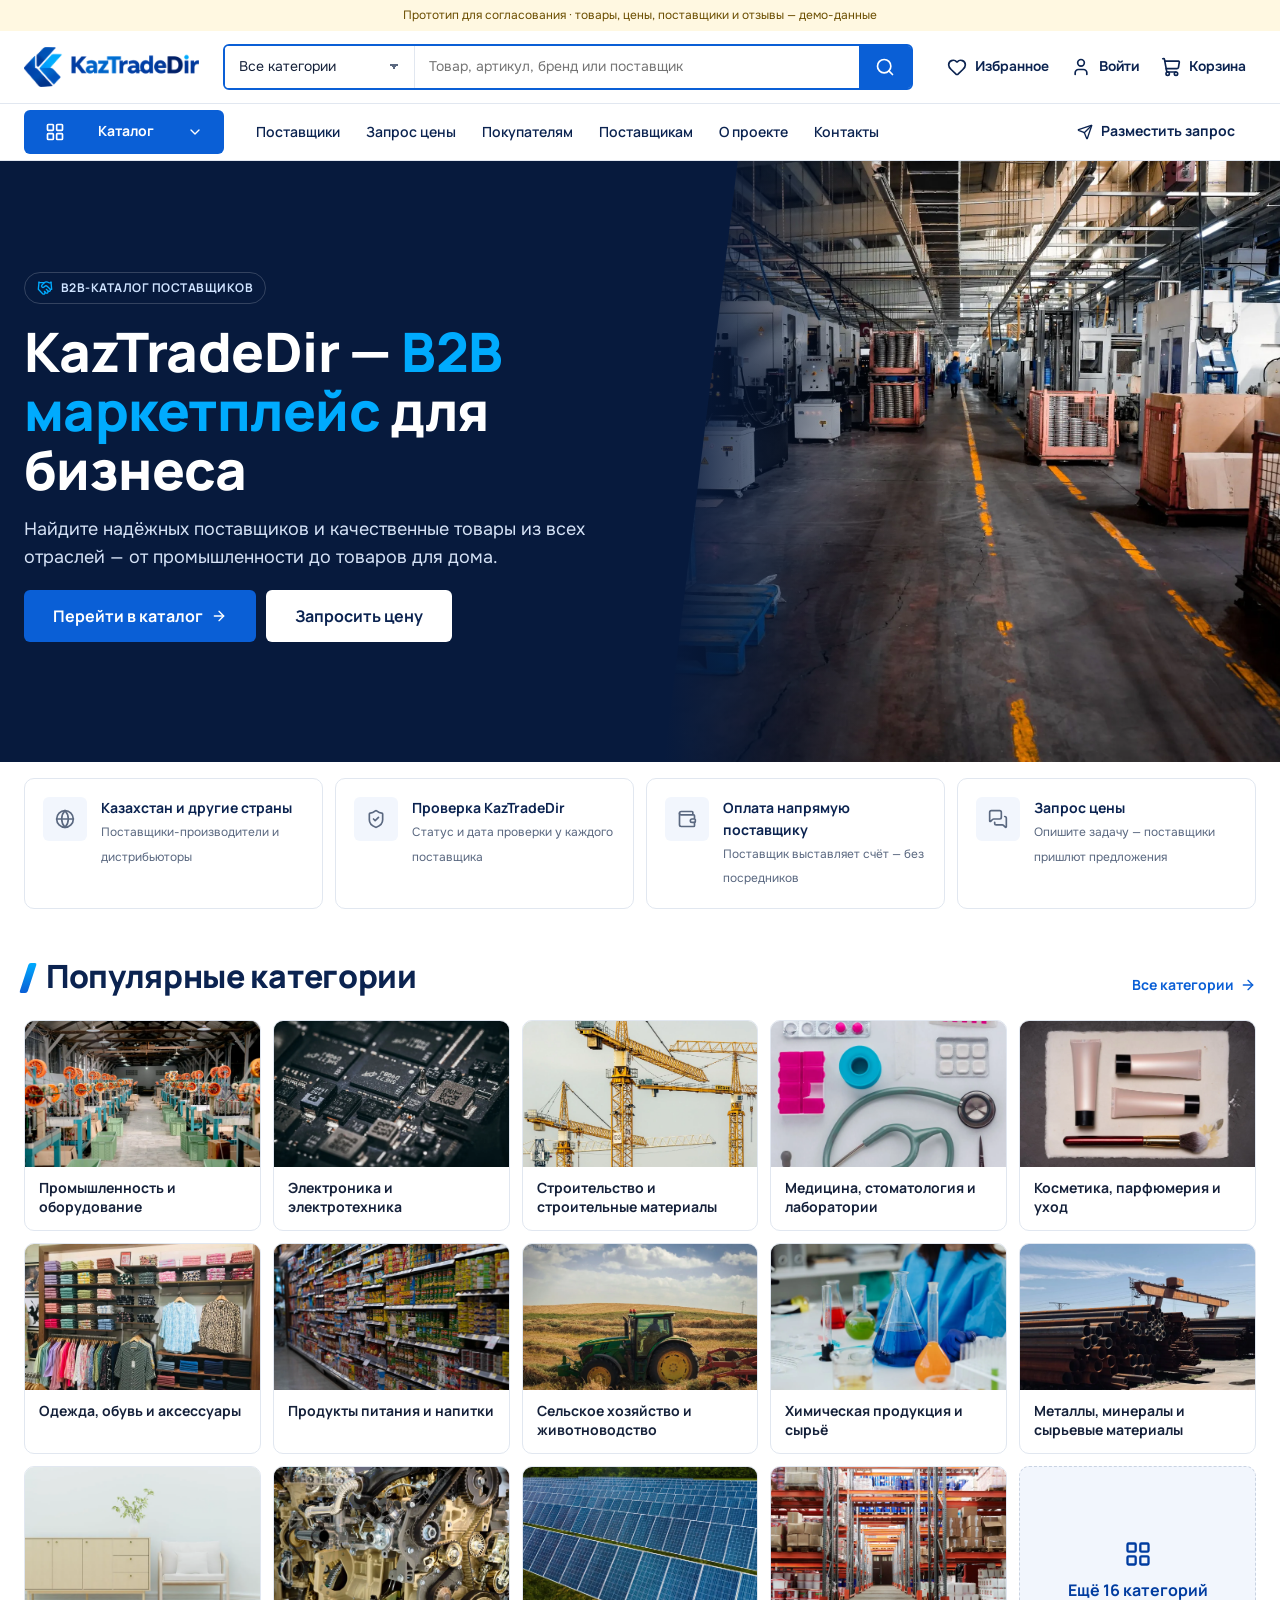
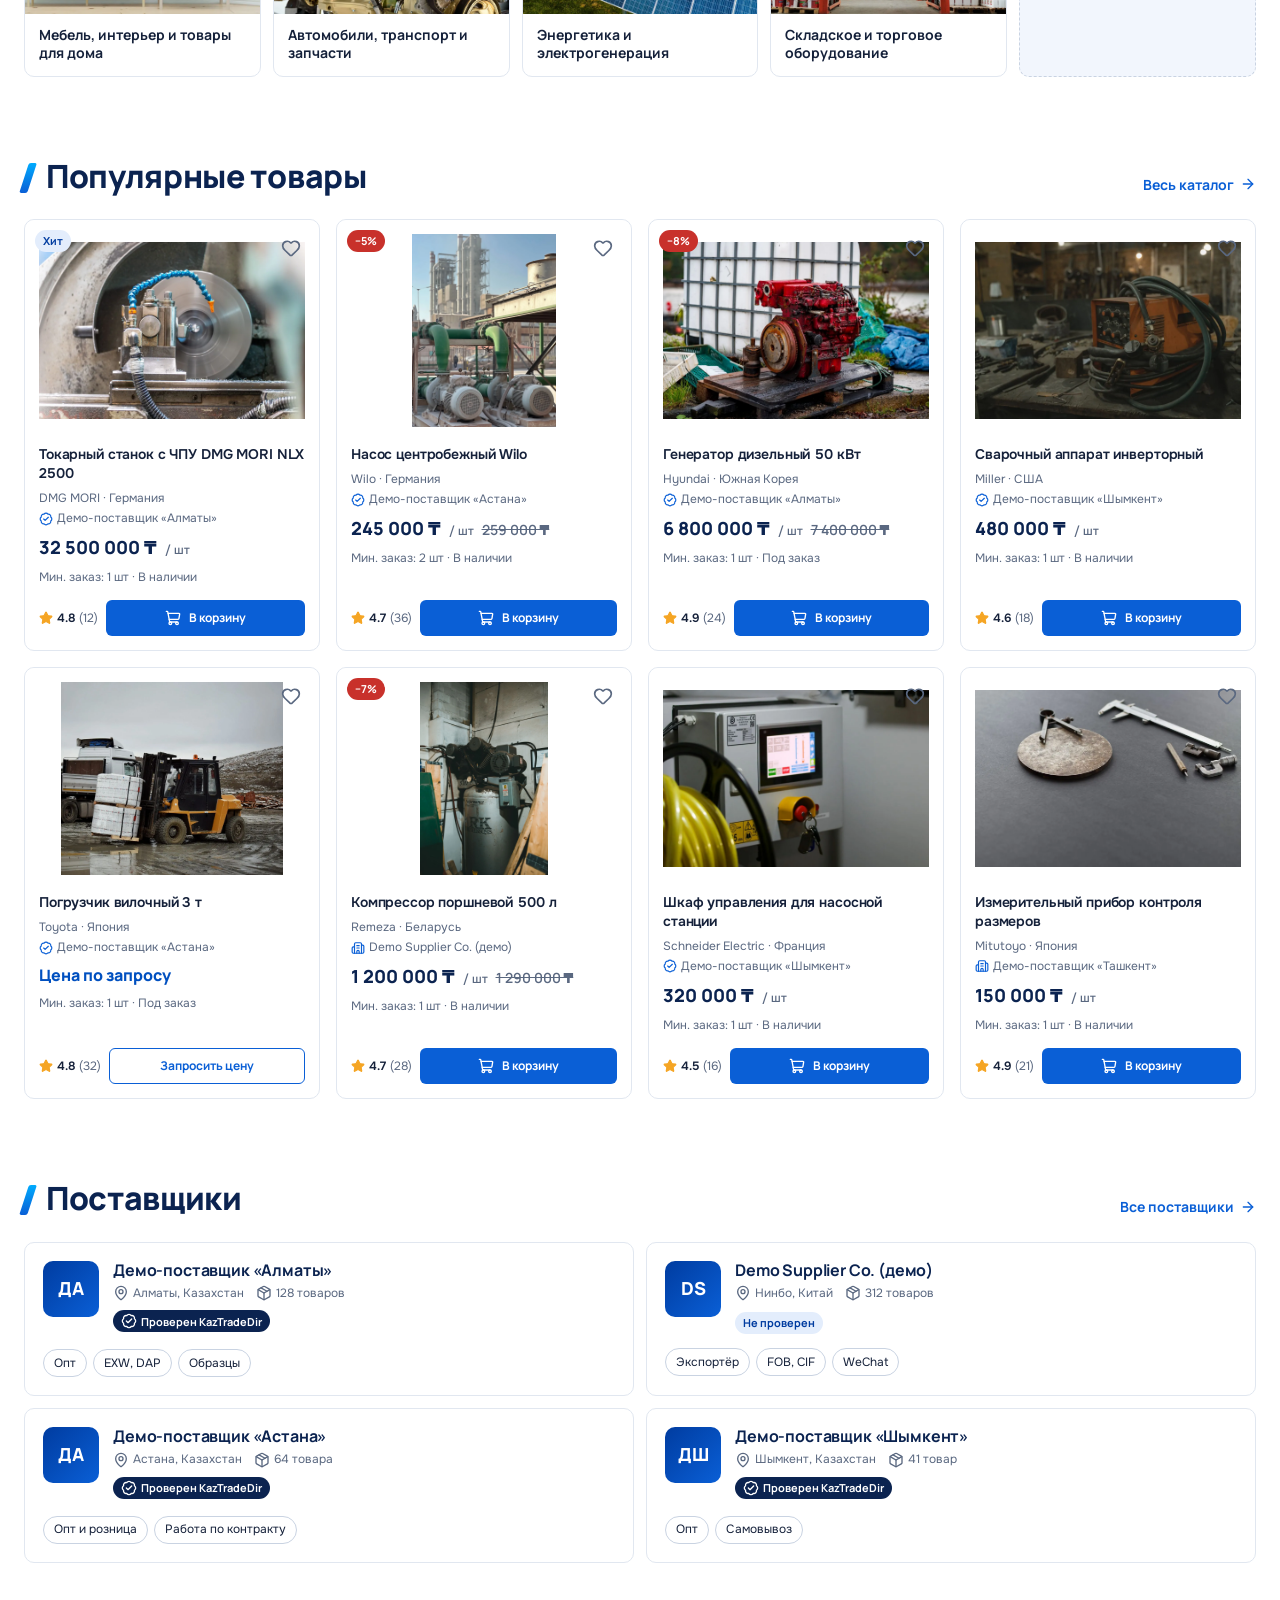
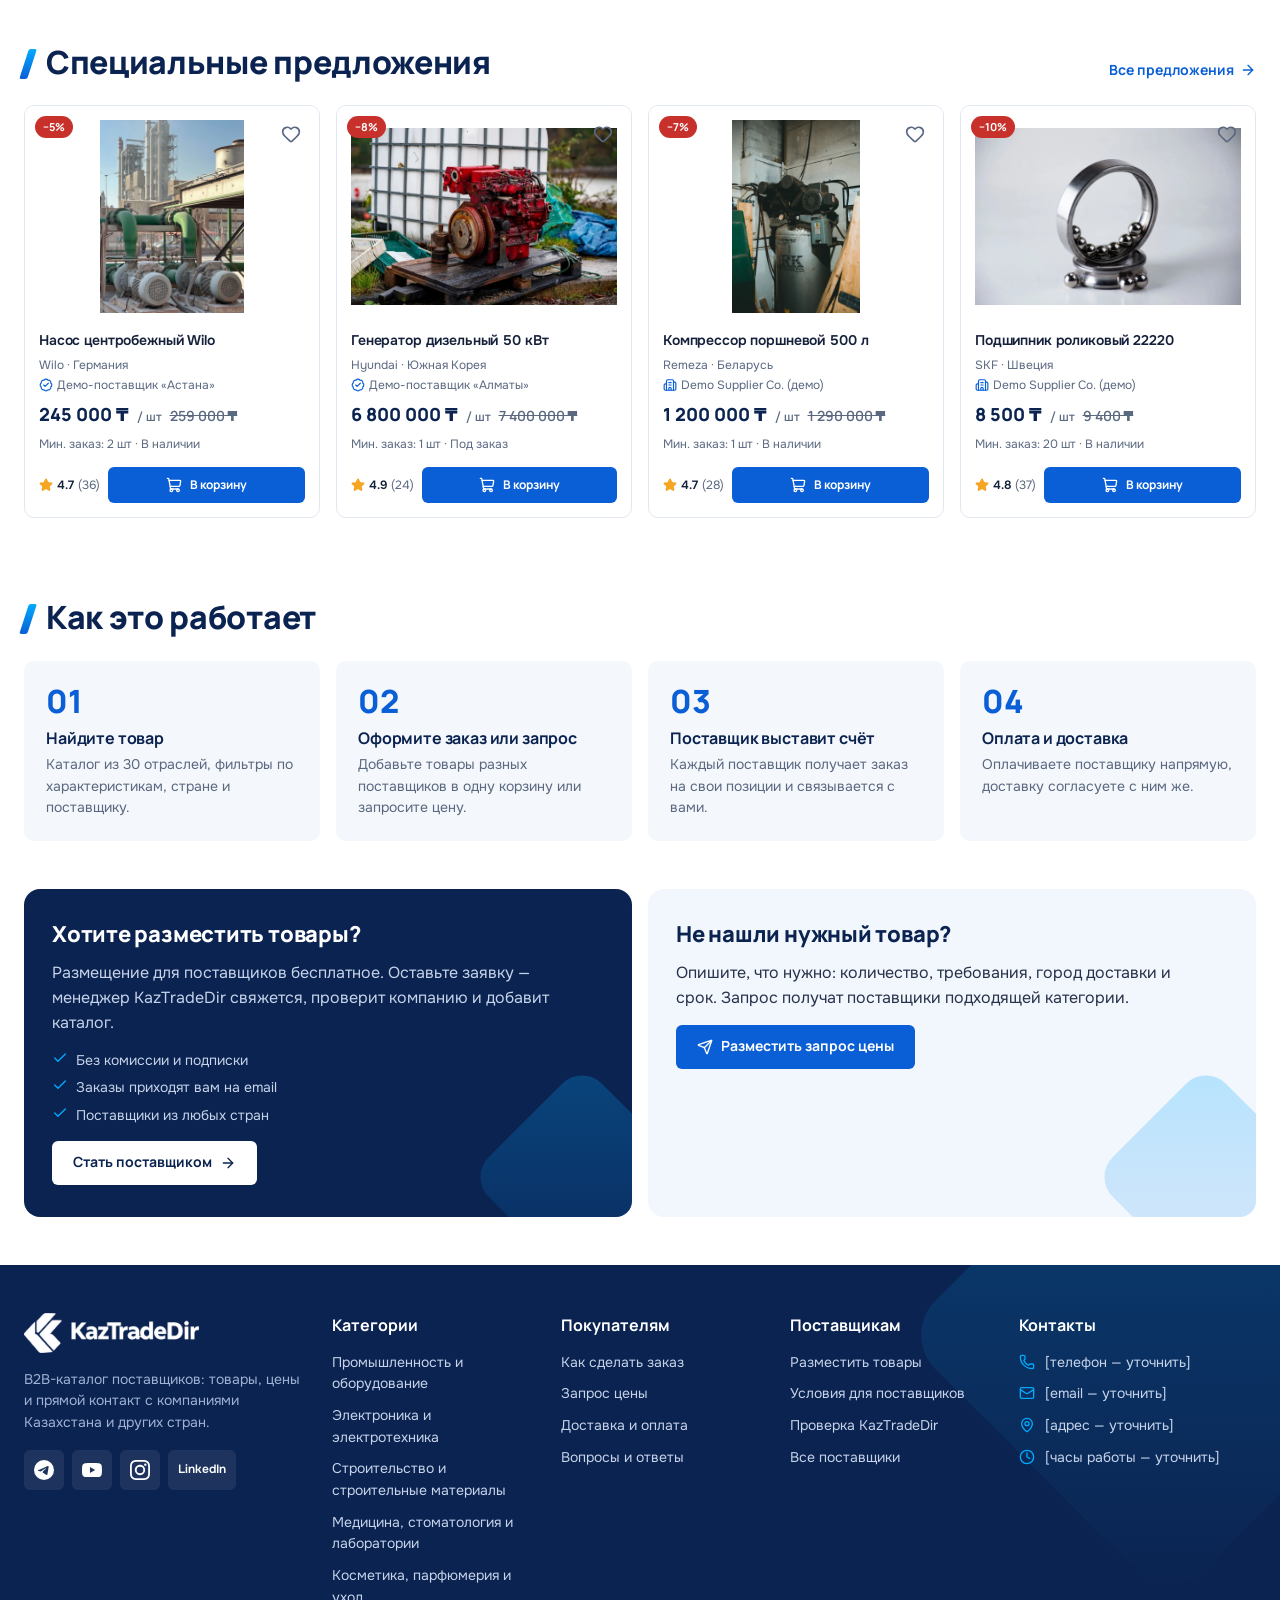
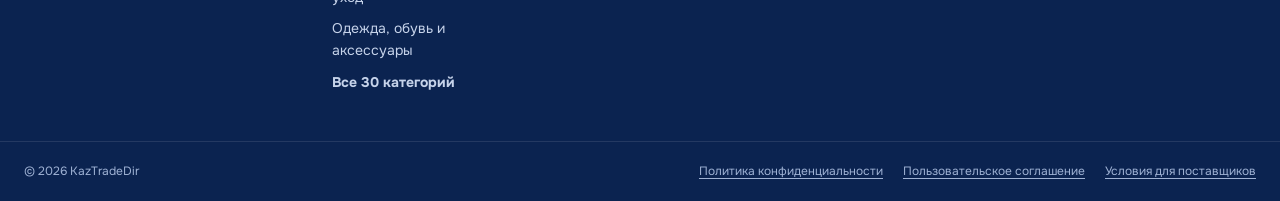
==== commit e2aa9096: "Hero: фон-слайдер Co-Authored-By: Claude Opus 5.5 <noreply@anthropic.com>" ====
--- a/index.html
+++ b/index.html
@@ -65,7 +65,7 @@
 <main id="main">
 <section class="hero" aria-labelledby="hero-title">
 	<div class="hero__box">
-		<div class="hero__media"><img src="assets/img/demo/hero-machine.webp" alt="" width="2400" height="1600" fetchpriority="high"></div>
+		<div class="hero__media" data-hero-slider><img class="hero__slide is-active" src="assets/img/demo/hero-machine.webp" alt="" width="2400" height="1600" fetchpriority="high"><img class="hero__slide" src="assets/img/demo/hero-warehouse.webp" alt="" width="2400" height="1600" loading="lazy" fetchpriority="low"><img class="hero__slide" src="assets/img/demo/hero-metal.webp" alt="" width="2400" height="1600" loading="lazy" fetchpriority="low"><img class="hero__slide" src="assets/img/demo/hero-cranes.webp" alt="" width="2400" height="1600" loading="lazy" fetchpriority="low"></div>
 		<div class="container">
 			<div class="hero__content">
 				<span class="hero__eyebrow"><svg class="icon icon--sm" aria-hidden="true"><use href="assets/icons.svg#i-handshake"></use></svg>B2B-каталог поставщиков</span>
--- a/assets/css/layout.css
+++ b/assets/css/layout.css
@@ -51,6 +51,9 @@
 
 .header-search__cat {
 	display: none;
+	/* Высоту задаёт форма (растягивание по flex); min-height общего .select (44px) больше её внутренней высоты (42px). */
+	min-height: 0;
+	height: auto;
 	max-width: 190px;
 	padding: 0 34px 0 14px;
 	border: 0;
--- a/assets/css/pages.css
+++ b/assets/css/pages.css
@@ -22,10 +22,22 @@
 }
 
 .hero__media img {
+	position: absolute;
+	inset: 0;
 	width: 100%;
 	height: 100%;
 	object-fit: cover;
 	object-position: 70% 50%;
+}
+
+/* Слайдер фона: меняются только фото (плавная смена), текст на месте. */
+.hero__slide {
+	opacity: 0;
+	transition: opacity 1.2s var(--ktd-ease);
+}
+
+.hero__slide.is-active {
+	opacity: 1;
 }
 
 /* Наклонная панель — грань знака логотипа */
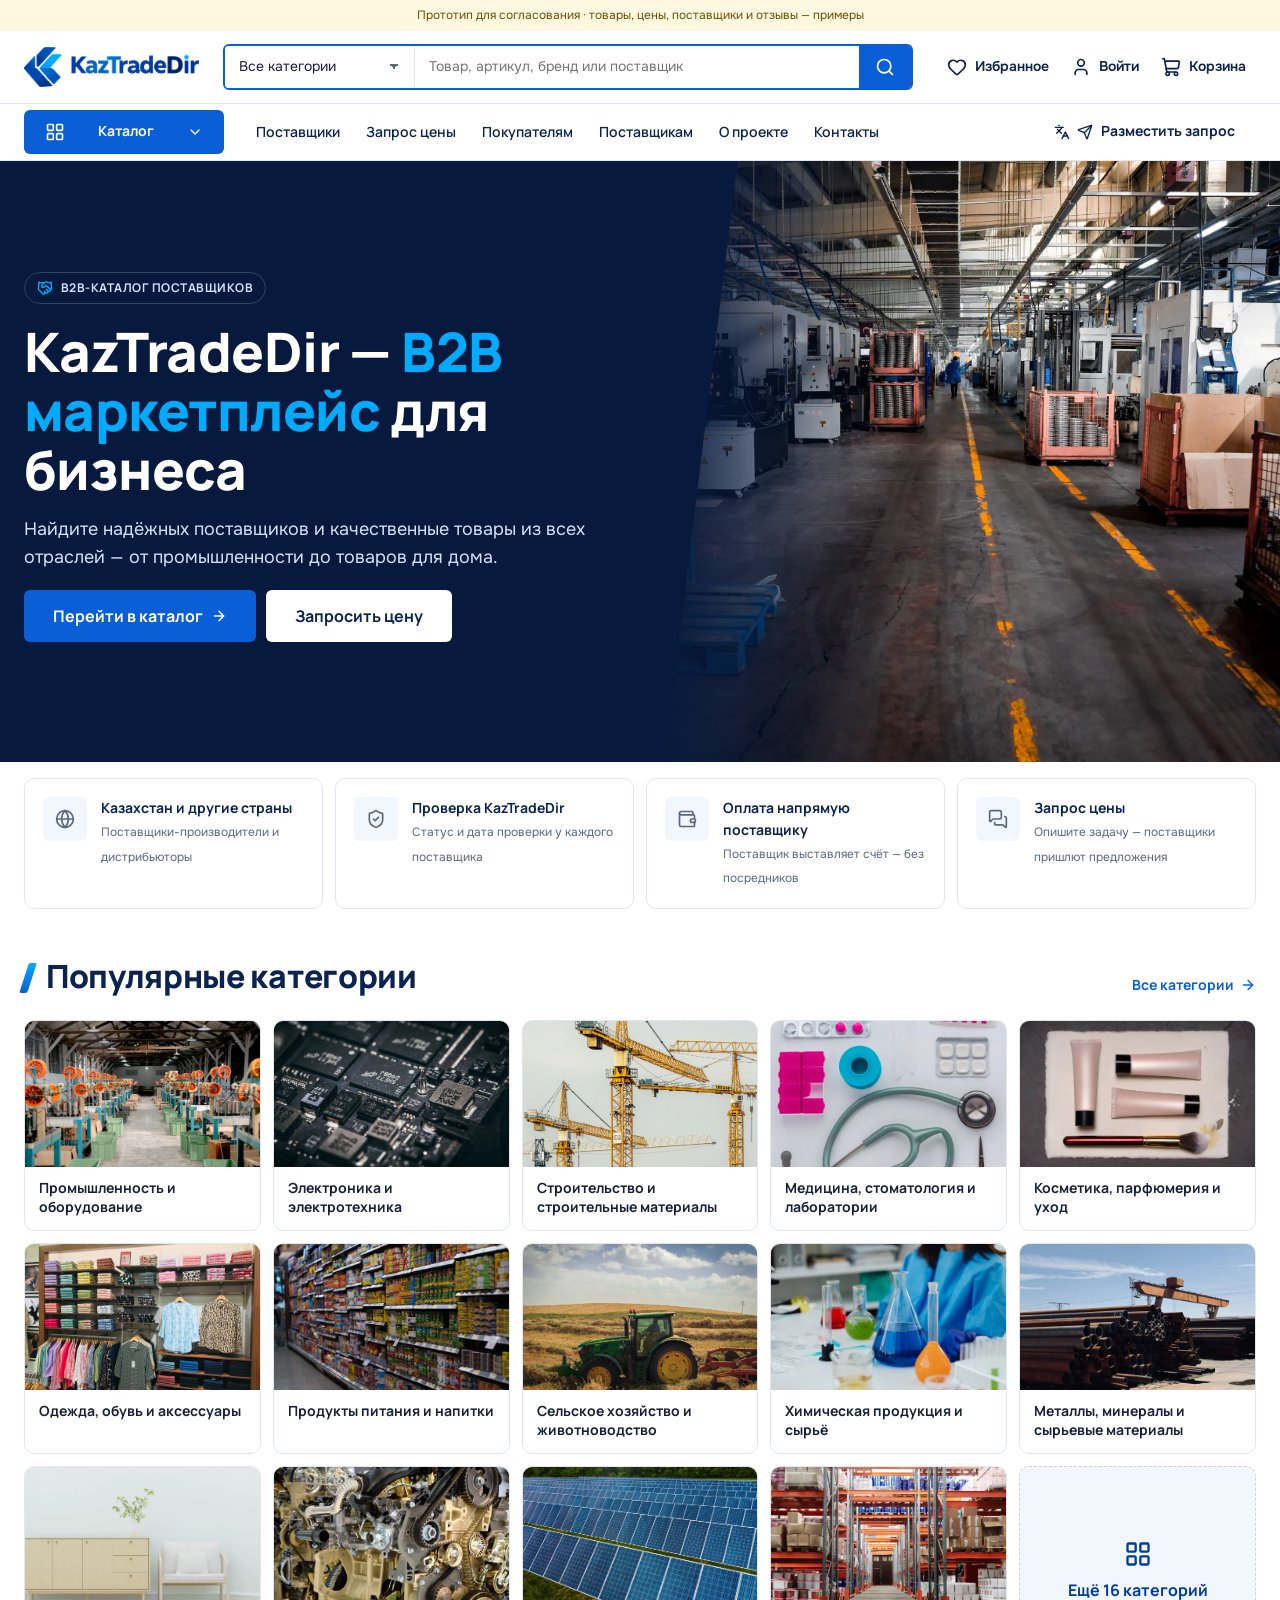
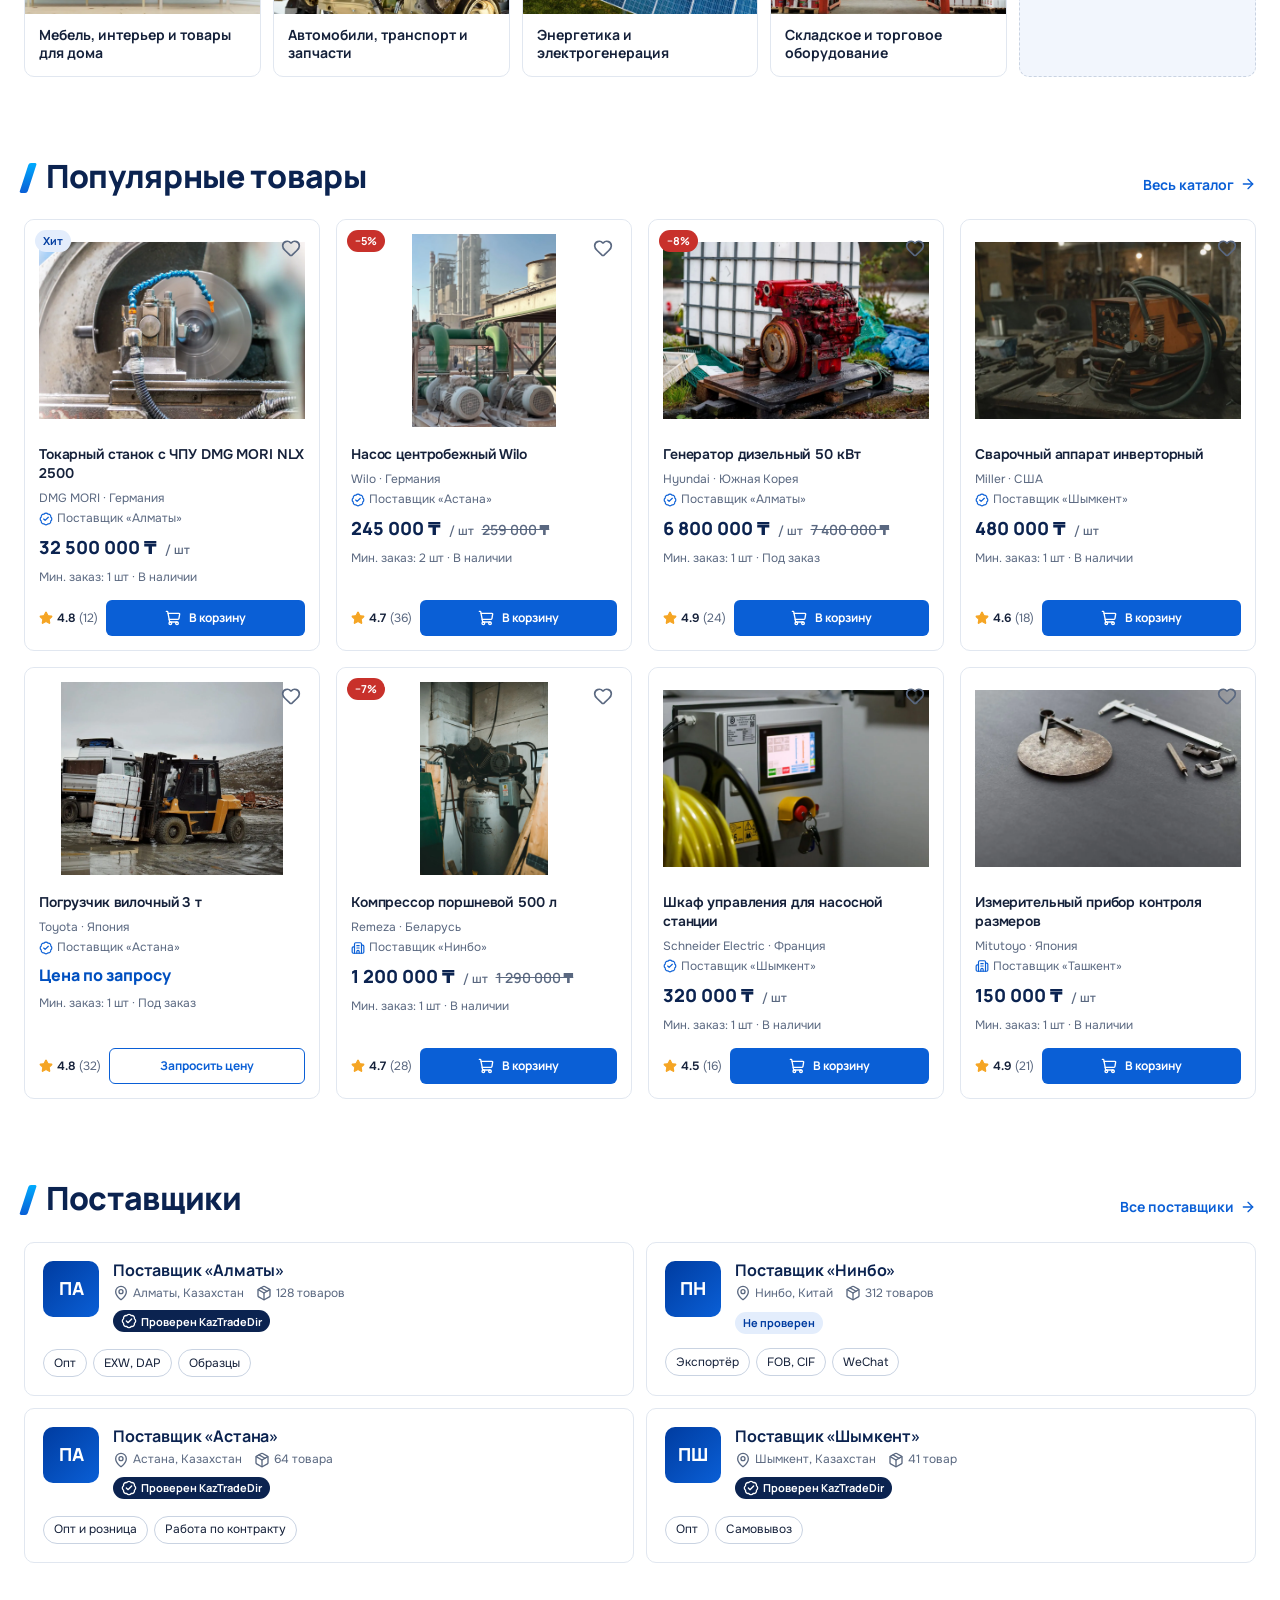
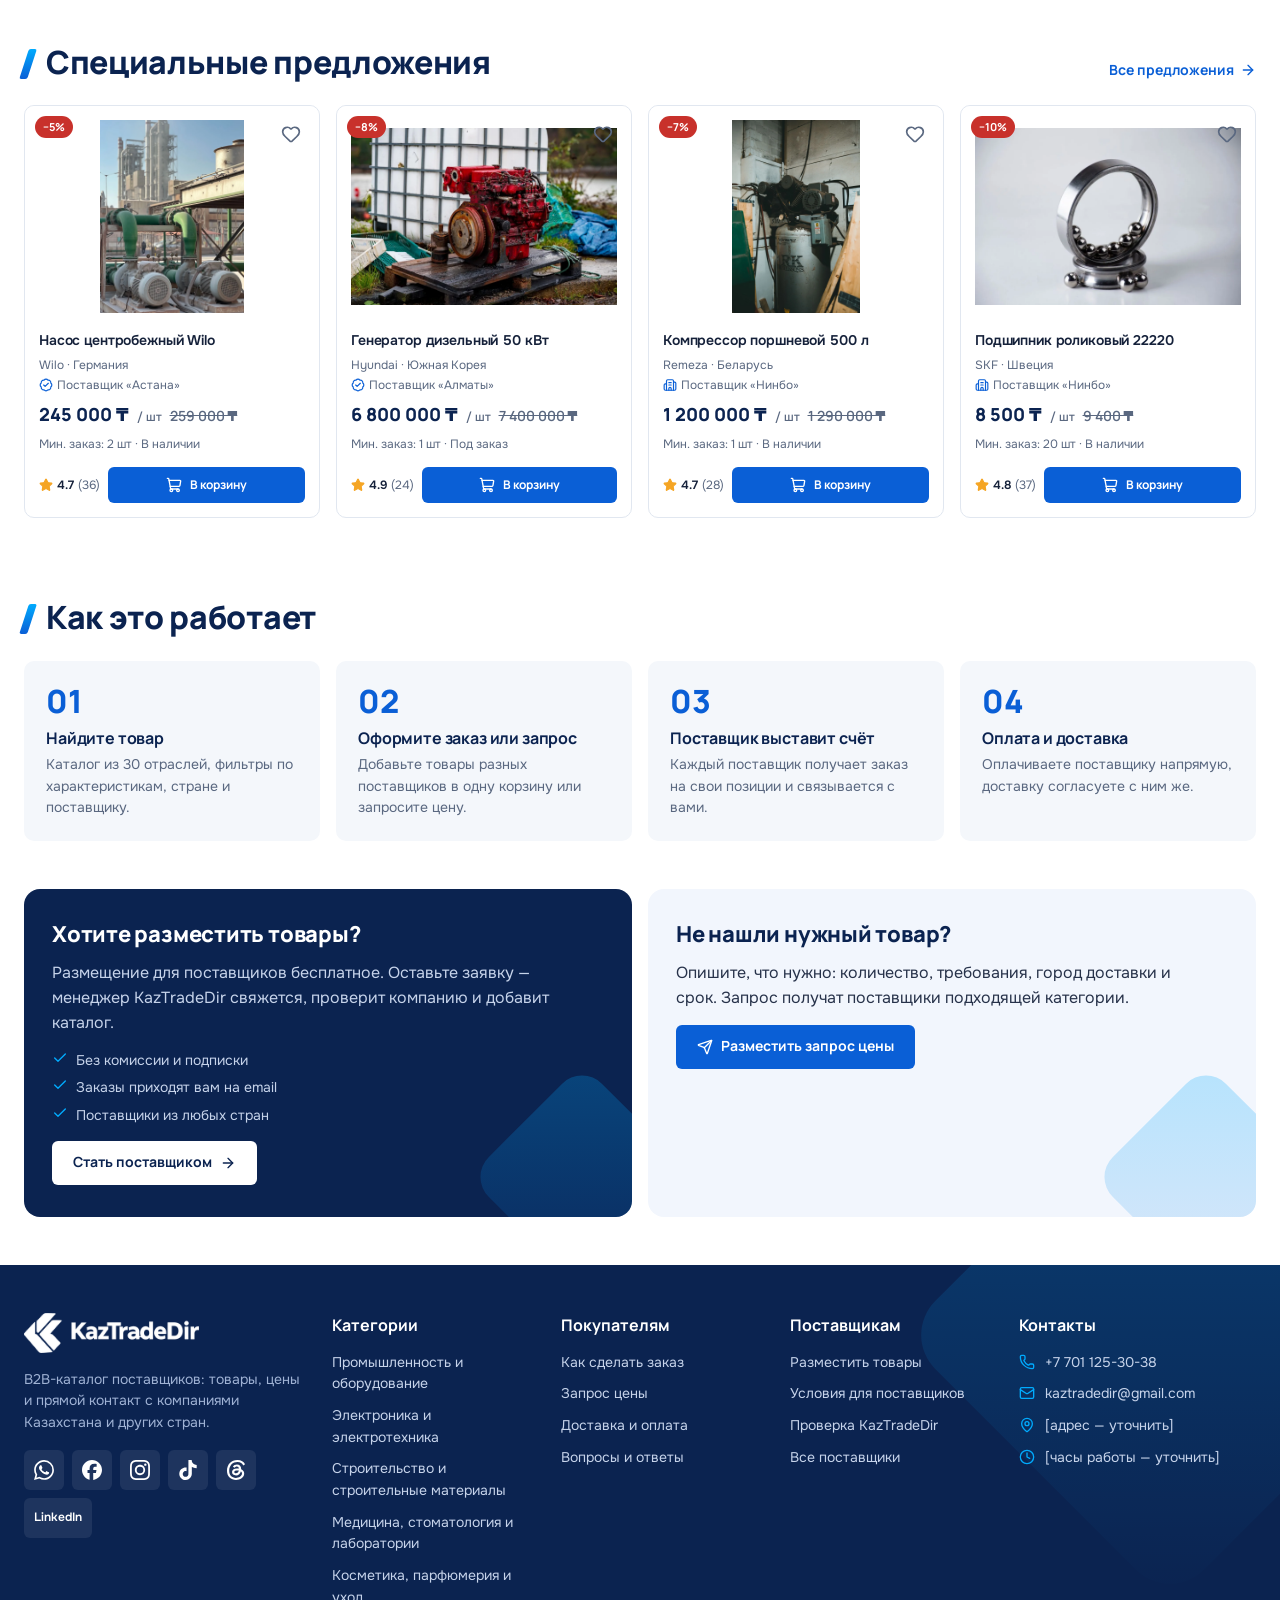
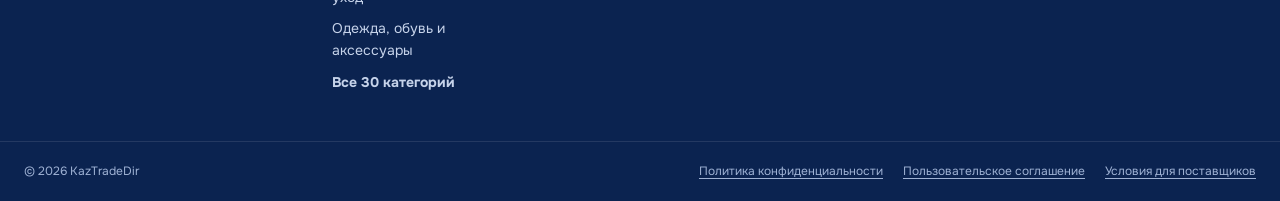
==== commit 1e65b673: "Без «Демо», контакты, слайдер, переводчик GTranslate Co-Authored-By: Claude Opus 5.5 <noreply@anthro" ====
--- a/index.html
+++ b/index.html
@@ -19,10 +19,12 @@
 	<link rel="stylesheet" href="assets/css/suppliers.css?v=0.5.3">
 	<link rel="stylesheet" href="assets/css/commerce.css?v=0.5.3">
 	<link rel="stylesheet" href="assets/css/content.css?v=0.5.3">
+	<script>window.gtranslateSettings = {"default_language":"ru","languages":["ru","kk","en","zh-CN"],"native_language_names":true,"wrapper_selector":".ktd-gt","select_language_label":"Язык"};</script>
+	<script src="https://cdn.gtranslate.net/widgets/latest/dropdown.js" defer></script>
 	<script type="module" src="assets/js/main.js?v=0.5.3"></script>
 </head>
 <body>
-<div class="proto-bar">Прототип для согласования · товары, цены, поставщики и отзывы — демо-данные</div>
+<div class="proto-bar">Прототип для согласования · товары, цены, поставщики и отзывы — примеры</div>
 <a class="skip-link" href="#main">Перейти к содержимому</a>
 <header class="site-header">
 	<div class="container header-main">
@@ -45,6 +47,7 @@
 		<div class="container header-nav__inner">
 			<button class="btn catalog-toggle" type="button" aria-expanded="false" aria-controls="mega-menu"><svg class="icon" aria-hidden="true"><use href="assets/icons.svg#i-layout-grid"></use></svg><span>Каталог</span><svg class="icon icon--sm catalog-toggle__chevron" aria-hidden="true"><use href="assets/icons.svg#i-chevron-down"></use></svg></button>
 			<nav class="main-menu" aria-label="Основное меню"><a href="suppliers.html">Поставщики</a><a href="rfq.html">Запрос цены</a><a href="faq.html">Покупателям</a><a href="become-supplier.html">Поставщикам</a><a href="#">О проекте</a><a href="#">Контакты</a></nav>
+			<div class="lang-switch"><svg class="icon icon--sm" aria-hidden="true"><use href="assets/icons.svg#i-languages"></use></svg><div class="ktd-gt"></div></div>
 			<button class="btn btn--ghost header-nav__rfq" type="button" data-rfq-open=""><svg class="icon icon--sm" aria-hidden="true"><use href="assets/icons.svg#i-send"></use></svg>Разместить запрос</button>
 		</div>
 	</div>
@@ -58,6 +61,7 @@
 <aside class="drawer" id="mobile-nav" aria-label="Меню">
 	<div class="drawer__head"><img src="assets/img/logo.png" alt="KazTradeDir" width="140" height="32"><button class="icon-btn" type="button" data-drawer-close aria-label="Закрыть меню"><svg class="icon" aria-hidden="true"><use href="assets/icons.svg#i-x"></use></svg></button></div>
 	<div class="drawer__body mobile-nav">
+		<div class="mobile-nav__lang"><div class="lang-switch"><svg class="icon icon--sm" aria-hidden="true"><use href="assets/icons.svg#i-languages"></use></svg><div class="ktd-gt"></div></div></div>
 		<div class="mobile-nav__section"><p class="mobile-nav__title">Каталог</p><details><summary><svg class="icon" aria-hidden="true"><use href="assets/icons.svg#i-factory"></use></svg><span>Промышленность и оборудование</span><svg class="icon icon--sm" aria-hidden="true"><use href="assets/icons.svg#i-chevron-down"></use></svg></summary><ul><li><a href="catalog.html"><b>Все товары категории</b></a></li><li><a href="catalog.html">Станки и производственные линии</a></li><li><a href="catalog.html">Насосы и компрессоры</a></li><li><a href="catalog.html">Генераторы и сварочное оборудование</a></li><li><a href="catalog.html">Подъёмное оборудование</a></li><li><a href="catalog.html">Пищевое и упаковочное оборудование</a></li><li><a href="catalog.html">Инструмент</a></li></ul></details><details><summary><svg class="icon" aria-hidden="true"><use href="assets/icons.svg#i-cpu"></use></svg><span>Электроника и электротехника</span><svg class="icon icon--sm" aria-hidden="true"><use href="assets/icons.svg#i-chevron-down"></use></svg></summary><ul><li><a href="catalog.html"><b>Все товары категории</b></a></li><li><a href="catalog.html">Кабель и провод</a></li><li><a href="catalog.html">Электрощитовое оборудование</a></li><li><a href="catalog.html">Освещение</a></li><li><a href="catalog.html">Электроустановочные изделия</a></li><li><a href="catalog.html">Компьютеры и оргтехника</a></li><li><a href="catalog.html">Электронные компоненты</a></li></ul></details><details><summary><svg class="icon" aria-hidden="true"><use href="assets/icons.svg#i-hard-hat"></use></svg><span>Строительство и строительные материалы</span><svg class="icon icon--sm" aria-hidden="true"><use href="assets/icons.svg#i-chevron-down"></use></svg></summary><ul><li><a href="catalog.html"><b>Все товары категории</b></a></li><li><a href="catalog.html">Цемент и сухие смеси</a></li><li><a href="catalog.html">Кирпич и блоки</a></li><li><a href="catalog.html">Металлопрокат для стройки</a></li><li><a href="catalog.html">Кровля и фасад</a></li><li><a href="catalog.html">Изоляция</a></li><li><a href="catalog.html">Отделочные материалы</a></li><li><a href="catalog.html">Строительная техника</a></li></ul></details><details><summary><svg class="icon" aria-hidden="true"><use href="assets/icons.svg#i-stethoscope"></use></svg><span>Медицина, стоматология и лаборатории</span><svg class="icon icon--sm" aria-hidden="true"><use href="assets/icons.svg#i-chevron-down"></use></svg></summary><ul><li><a href="catalog.html"><b>Все товары категории</b></a></li><li><a href="catalog.html">Медицинское оборудование</a></li><li><a href="catalog.html">Стоматология</a></li><li><a href="catalog.html">Лабораторное оборудование</a></li><li><a href="catalog.html">Расходные материалы</a></li><li><a href="catalog.html">Средства защиты</a></li><li><a href="catalog.html">Мебель для клиник</a></li></ul></details><details><summary><svg class="icon" aria-hidden="true"><use href="assets/icons.svg#i-sparkles"></use></svg><span>Косметика, парфюмерия и уход</span><svg class="icon icon--sm" aria-hidden="true"><use href="assets/icons.svg#i-chevron-down"></use></svg></summary><ul><li><a href="catalog.html"><b>Все товары категории</b></a></li><li><a href="catalog.html">Уход за кожей</a></li><li><a href="catalog.html">Уход за волосами</a></li><li><a href="catalog.html">Декоративная косметика</a></li><li><a href="catalog.html">Парфюмерия</a></li><li><a href="catalog.html">Профессиональная косметика</a></li></ul></details><details><summary><svg class="icon" aria-hidden="true"><use href="assets/icons.svg#i-shirt"></use></svg><span>Одежда, обувь и аксессуары</span><svg class="icon icon--sm" aria-hidden="true"><use href="assets/icons.svg#i-chevron-down"></use></svg></summary><ul><li><a href="catalog.html"><b>Все товары категории</b></a></li><li><a href="catalog.html">Спецодежда и СИЗ</a></li><li><a href="catalog.html">Мужская одежда</a></li><li><a href="catalog.html">Женская одежда</a></li><li><a href="catalog.html">Детская одежда</a></li><li><a href="catalog.html">Обувь</a></li><li><a href="catalog.html">Аксессуары</a></li></ul></details><details><summary><svg class="icon" aria-hidden="true"><use href="assets/icons.svg#i-apple"></use></svg><span>Продукты питания и напитки</span><svg class="icon icon--sm" aria-hidden="true"><use href="assets/icons.svg#i-chevron-down"></use></svg></summary><ul><li><a href="catalog.html"><b>Все товары категории</b></a></li><li><a href="catalog.html">Мясо и птица</a></li><li><a href="catalog.html">Молочная продукция</a></li><li><a href="catalog.html">Бакалея и крупы</a></li><li><a href="catalog.html">Кондитерские изделия</a></li><li><a href="catalog.html">Напитки</a></li><li><a href="catalog.html">Фрукты и овощи</a></li></ul></details><details><summary><svg class="icon" aria-hidden="true"><use href="assets/icons.svg#i-tractor"></use></svg><span>Сельское хозяйство и животноводство</span><svg class="icon icon--sm" aria-hidden="true"><use href="assets/icons.svg#i-chevron-down"></use></svg></summary><ul><li><a href="catalog.html"><b>Все товары категории</b></a></li><li><a href="catalog.html">Сельхозтехника</a></li><li><a href="catalog.html">Семена и саженцы</a></li><li><a href="catalog.html">Удобрения и СЗР</a></li><li><a href="catalog.html">Корма и добавки</a></li><li><a href="catalog.html">Оборудование для ферм</a></li><li><a href="catalog.html">Поливные системы</a></li></ul></details><details><summary><svg class="icon" aria-hidden="true"><use href="assets/icons.svg#i-flask-conical"></use></svg><span>Химическая продукция и сырьё</span><svg class="icon icon--sm" aria-hidden="true"><use href="assets/icons.svg#i-chevron-down"></use></svg></summary><ul><li><a href="catalog.html"><b>Все товары категории</b></a></li><li><a href="catalog.html">Промышленная химия</a></li><li><a href="catalog.html">Лакокрасочные материалы</a></li><li><a href="catalog.html">Бытовая химия</a></li><li><a href="catalog.html">Полимеры и пластмассы</a></li><li><a href="catalog.html">Реактивы</a></li></ul></details><details><summary><svg class="icon" aria-hidden="true"><use href="assets/icons.svg#i-pickaxe"></use></svg><span>Металлы, минералы и сырьевые материалы</span><svg class="icon icon--sm" aria-hidden="true"><use href="assets/icons.svg#i-chevron-down"></use></svg></summary><ul><li><a href="catalog.html"><b>Все товары категории</b></a></li><li><a href="catalog.html">Чёрный металлопрокат</a></li><li><a href="catalog.html">Цветные металлы</a></li><li><a href="catalog.html">Трубы</a></li><li><a href="catalog.html">Метизы</a></li><li><a href="catalog.html">Нерудные материалы</a></li><li><a href="catalog.html">Руды и концентраты</a></li></ul></details><details><summary><svg class="icon" aria-hidden="true"><use href="assets/icons.svg#i-sofa"></use></svg><span>Мебель, интерьер и товары для дома</span><svg class="icon icon--sm" aria-hidden="true"><use href="assets/icons.svg#i-chevron-down"></use></svg></summary><ul><li><a href="catalog.html"><b>Все товары категории</b></a></li><li><a href="catalog.html">Офисная мебель</a></li><li><a href="catalog.html">Мебель для дома</a></li><li><a href="catalog.html">Мебель для HoReCa</a></li><li><a href="catalog.html">Текстиль для дома</a></li><li><a href="catalog.html">Посуда</a></li><li><a href="catalog.html">Декор</a></li></ul></details><details><summary><svg class="icon" aria-hidden="true"><use href="assets/icons.svg#i-car"></use></svg><span>Автомобили, транспорт и запчасти</span><svg class="icon icon--sm" aria-hidden="true"><use href="assets/icons.svg#i-chevron-down"></use></svg></summary><ul><li><a href="catalog.html"><b>Все товары категории</b></a></li><li><a href="catalog.html">Легковые автомобили</a></li><li><a href="catalog.html">Грузовой транспорт</a></li><li><a href="catalog.html">Спецтехника</a></li><li><a href="catalog.html">Шины и диски</a></li><li><a href="catalog.html">Масла и автохимия</a></li><li><a href="catalog.html">Автоаксессуары</a></li></ul></details><details><summary><svg class="icon" aria-hidden="true"><use href="assets/icons.svg#i-zap"></use></svg><span>Энергетика и электрогенерация</span><svg class="icon icon--sm" aria-hidden="true"><use href="assets/icons.svg#i-chevron-down"></use></svg></summary><ul><li><a href="catalog.html"><b>Все товары категории</b></a></li><li><a href="catalog.html">Генераторы и электростанции</a></li><li><a href="catalog.html">Солнечная энергетика</a></li><li><a href="catalog.html">ИБП и стабилизаторы</a></li><li><a href="catalog.html">Трансформаторы</a></li><li><a href="catalog.html">Аккумуляторы</a></li></ul></details><details><summary><svg class="icon" aria-hidden="true"><use href="assets/icons.svg#i-warehouse"></use></svg><span>Складское и торговое оборудование</span><svg class="icon icon--sm" aria-hidden="true"><use href="assets/icons.svg#i-chevron-down"></use></svg></summary><ul><li><a href="catalog.html"><b>Все товары категории</b></a></li><li><a href="catalog.html">Стеллажи</a></li><li><a href="catalog.html">Складская техника</a></li><li><a href="catalog.html">Торговое оборудование</a></li><li><a href="catalog.html">Холодильное оборудование</a></li><li><a href="catalog.html">Весы</a></li><li><a href="catalog.html">Упаковка</a></li></ul></details><details><summary><svg class="icon" aria-hidden="true"><use href="assets/icons.svg#i-scissors"></use></svg><span>Текстиль, ткани и материалы для производства</span><svg class="icon icon--sm" aria-hidden="true"><use href="assets/icons.svg#i-chevron-down"></use></svg></summary><ul><li><a href="catalog.html"><b>Все товары категории</b></a></li><li><a href="catalog.html">Ткани</a></li><li><a href="catalog.html">Нитки и фурнитура</a></li><li><a href="catalog.html">Нетканые материалы</a></li><li><a href="catalog.html">Технический текстиль</a></li><li><a href="catalog.html">Кожа и кожзаменители</a></li></ul></details><details><summary><svg class="icon" aria-hidden="true"><use href="assets/icons.svg#i-microscope"></use></svg><span>Наука, измерения и контроль качества</span><svg class="icon icon--sm" aria-hidden="true"><use href="assets/icons.svg#i-chevron-down"></use></svg></summary><ul><li><a href="catalog.html"><b>Все товары категории</b></a></li><li><a href="catalog.html">Измерительные приборы</a></li><li><a href="catalog.html">Лабораторные анализаторы</a></li><li><a href="catalog.html">Неразрушающий контроль</a></li><li><a href="catalog.html">Метрология и калибровка</a></li><li><a href="catalog.html">Геодезическое оборудование</a></li></ul></details><details><summary><svg class="icon" aria-hidden="true"><use href="assets/icons.svg#i-dumbbell"></use></svg><span>Спорт, отдых и туризм</span><svg class="icon icon--sm" aria-hidden="true"><use href="assets/icons.svg#i-chevron-down"></use></svg></summary><ul><li><a href="catalog.html"><b>Все товары категории</b></a></li><li><a href="catalog.html">Тренажёры</a></li><li><a href="catalog.html">Спортивный инвентарь</a></li><li><a href="catalog.html">Туризм и кемпинг</a></li><li><a href="catalog.html">Оборудование для площадок</a></li></ul></details><details><summary><svg class="icon" aria-hidden="true"><use href="assets/icons.svg#i-baby"></use></svg><span>Детские товары, игрушки и образование</span><svg class="icon icon--sm" aria-hidden="true"><use href="assets/icons.svg#i-chevron-down"></use></svg></summary><ul><li><a href="catalog.html"><b>Все товары категории</b></a></li><li><a href="catalog.html">Игрушки</a></li><li><a href="catalog.html">Детская мебель</a></li><li><a href="catalog.html">Учебное оборудование</a></li><li><a href="catalog.html">Канцтовары для школы</a></li></ul></details><details><summary><svg class="icon" aria-hidden="true"><use href="assets/icons.svg#i-briefcase-business"></use></svg><span>Оборудование для бизнеса и сферы услуг</span><svg class="icon icon--sm" aria-hidden="true"><use href="assets/icons.svg#i-chevron-down"></use></svg></summary><ul><li><a href="catalog.html"><b>Все товары категории</b></a></li><li><a href="catalog.html">Оборудование для HoReCa</a></li><li><a href="catalog.html">Клининг</a></li><li><a href="catalog.html">Прачечное оборудование</a></li><li><a href="catalog.html">Салоны красоты</a></li><li><a href="catalog.html">Кассы и POS</a></li></ul></details><details><summary><svg class="icon" aria-hidden="true"><use href="assets/icons.svg#i-shield"></use></svg><span>Безопасность и связь</span><svg class="icon icon--sm" aria-hidden="true"><use href="assets/icons.svg#i-chevron-down"></use></svg></summary><ul><li><a href="catalog.html"><b>Все товары категории</b></a></li><li><a href="catalog.html">Видеонаблюдение</a></li><li><a href="catalog.html">Охранная и пожарная сигнализация</a></li><li><a href="catalog.html">Контроль доступа</a></li><li><a href="catalog.html">Сетевое и телеком-оборудование</a></li><li><a href="catalog.html">Пожаротушение</a></li></ul></details><details><summary><svg class="icon" aria-hidden="true"><use href="assets/icons.svg#i-droplets"></use></svg><span>Водоснабжение, отопление и вентиляция</span><svg class="icon icon--sm" aria-hidden="true"><use href="assets/icons.svg#i-chevron-down"></use></svg></summary><ul><li><a href="catalog.html"><b>Все товары категории</b></a></li><li><a href="catalog.html">Котлы и отопление</a></li><li><a href="catalog.html">Насосы для воды</a></li><li><a href="catalog.html">Трубы и фитинги</a></li><li><a href="catalog.html">Вентиляция и кондиционирование</a></li><li><a href="catalog.html">Водоочистка</a></li><li><a href="catalog.html">Сантехника</a></li></ul></details><details><summary><svg class="icon" aria-hidden="true"><use href="assets/icons.svg#i-printer"></use></svg><span>Бумага, полиграфия и офисные товары</span><svg class="icon icon--sm" aria-hidden="true"><use href="assets/icons.svg#i-chevron-down"></use></svg></summary><ul><li><a href="catalog.html"><b>Все товары категории</b></a></li><li><a href="catalog.html">Бумага и картон</a></li><li><a href="catalog.html">Полиграфическое оборудование</a></li><li><a href="catalog.html">Канцелярия</a></li><li><a href="catalog.html">Расходники для печати</a></li></ul></details><details><summary><svg class="icon" aria-hidden="true"><use href="assets/icons.svg#i-paw-print"></use></svg><span>Товары для животных</span><svg class="icon icon--sm" aria-hidden="true"><use href="assets/icons.svg#i-chevron-down"></use></svg></summary><ul><li><a href="catalog.html"><b>Все товары категории</b></a></li><li><a href="catalog.html">Корма</a></li><li><a href="catalog.html">Ветеринарные препараты</a></li><li><a href="catalog.html">Аксессуары и амуниция</a></li><li><a href="catalog.html">Зоогигиена</a></li></ul></details><details><summary><svg class="icon" aria-hidden="true"><use href="assets/icons.svg#i-recycle"></use></svg><span>Экология, переработка и очистка</span><svg class="icon icon--sm" aria-hidden="true"><use href="assets/icons.svg#i-chevron-down"></use></svg></summary><ul><li><a href="catalog.html"><b>Все товары категории</b></a></li><li><a href="catalog.html">Оборудование для переработки</a></li><li><a href="catalog.html">Очистные сооружения</a></li><li><a href="catalog.html">Контейнеры для отходов</a></li><li><a href="catalog.html">Вторсырьё</a></li></ul></details><details><summary><svg class="icon" aria-hidden="true"><use href="assets/icons.svg#i-washing-machine"></use></svg><span>Бытовая техника и товары повседневного спроса</span><svg class="icon icon--sm" aria-hidden="true"><use href="assets/icons.svg#i-chevron-down"></use></svg></summary><ul><li><a href="catalog.html"><b>Все товары категории</b></a></li><li><a href="catalog.html">Крупная бытовая техника</a></li><li><a href="catalog.html">Мелкая бытовая техника</a></li><li><a href="catalog.html">Климатическая техника</a></li><li><a href="catalog.html">Хозтовары</a></li></ul></details><details><summary><svg class="icon" aria-hidden="true"><use href="assets/icons.svg#i-cog"></use></svg><span>Запасные части и комплектующие</span><svg class="icon icon--sm" aria-hidden="true"><use href="assets/icons.svg#i-chevron-down"></use></svg></summary><ul><li><a href="catalog.html"><b>Все товары категории</b></a></li><li><a href="catalog.html">Подшипники</a></li><li><a href="catalog.html">Приводы и редукторы</a></li><li><a href="catalog.html">Гидравлика и пневматика</a></li><li><a href="catalog.html">Уплотнения и РТИ</a></li><li><a href="catalog.html">Электродвигатели</a></li><li><a href="catalog.html">Запчасти к спецтехнике</a></li></ul></details><details><summary><svg class="icon" aria-hidden="true"><use href="assets/icons.svg#i-boxes"></use></svg><span>Сырьё и полуфабрикаты для производства</span><svg class="icon icon--sm" aria-hidden="true"><use href="assets/icons.svg#i-chevron-down"></use></svg></summary><ul><li><a href="catalog.html"><b>Все товары категории</b></a></li><li><a href="catalog.html">Пищевое сырьё</a></li><li><a href="catalog.html">Полимерное сырьё</a></li><li><a href="catalog.html">Древесина и пиломатериалы</a></li><li><a href="catalog.html">Бумажное сырьё</a></li><li><a href="catalog.html">Металлические заготовки</a></li></ul></details><details><summary><svg class="icon" aria-hidden="true"><use href="assets/icons.svg#i-gem"></use></svg><span>Ювелирные изделия и предметы роскоши</span><svg class="icon icon--sm" aria-hidden="true"><use href="assets/icons.svg#i-chevron-down"></use></svg></summary><ul><li><a href="catalog.html"><b>Все товары категории</b></a></li><li><a href="catalog.html">Украшения</a></li><li><a href="catalog.html">Часы</a></li><li><a href="catalog.html">Сувениры и подарки</a></li><li><a href="catalog.html">Аксессуары премиум</a></li></ul></details><details><summary><svg class="icon" aria-hidden="true"><use href="assets/icons.svg#i-music"></use></svg><span>Музыка, звук и развлечения</span><svg class="icon icon--sm" aria-hidden="true"><use href="assets/icons.svg#i-chevron-down"></use></svg></summary><ul><li><a href="catalog.html"><b>Все товары категории</b></a></li><li><a href="catalog.html">Звуковое оборудование</a></li><li><a href="catalog.html">Музыкальные инструменты</a></li><li><a href="catalog.html">Световое оборудование</a></li><li><a href="catalog.html">Аттракционы</a></li></ul></details><details><summary><svg class="icon" aria-hidden="true"><use href="assets/icons.svg#i-bot"></use></svg><span>Робототехника, автоматизация и новые технологии</span><svg class="icon icon--sm" aria-hidden="true"><use href="assets/icons.svg#i-chevron-down"></use></svg></summary><ul><li><a href="catalog.html"><b>Все товары категории</b></a></li><li><a href="catalog.html">Промышленные роботы</a></li><li><a href="catalog.html">Контроллеры и ПЛК</a></li><li><a href="catalog.html">Датчики</a></li><li><a href="catalog.html">Дроны</a></li><li><a href="catalog.html">IoT и умный дом</a></li><li><a href="catalog.html">3D-печать</a></li></ul></details></div>
 		<div class="mobile-nav__section mobile-nav__links"><a href="suppliers.html">Поставщики</a><a href="rfq.html">Запрос цены</a><a href="faq.html">Покупателям</a><a href="become-supplier.html">Поставщикам</a><a href="#">О проекте</a><a href="#">Контакты</a><a href="favorites.html">Избранное</a><a href="login.html">Войти / Регистрация</a><a href="account.html">Личный кабинет</a></div>
 	</div>
@@ -103,7 +107,7 @@
 		<h3 class="product-card__title"><a href="product.html">Токарный станок с ЧПУ DMG MORI NLX 2500</a></h3>
 		<div class="product-card__meta">
 			<span>DMG MORI · Германия</span>
-			<span class="product-card__supplier"><svg class="icon" role="img" aria-label="Проверенный поставщик"><use href="assets/icons.svg#i-badge-check"></use></svg>Демо-поставщик «Алматы»</span>
+			<span class="product-card__supplier"><svg class="icon" role="img" aria-label="Проверенный поставщик"><use href="assets/icons.svg#i-badge-check"></use></svg>Поставщик «Алматы»</span>
 		</div>
 		<div class="price"><span class="price__value">32 500 000 ₸</span><span class="price__unit">/ <span data-unit-for="p1">шт</span></span></div>
 		<div class="product-card__terms">Мин. заказ: 1 шт · В наличии</div>
@@ -122,7 +126,7 @@
 		<h3 class="product-card__title"><a href="product.html">Насос центробежный Wilo</a></h3>
 		<div class="product-card__meta">
 			<span>Wilo · Германия</span>
-			<span class="product-card__supplier"><svg class="icon" role="img" aria-label="Проверенный поставщик"><use href="assets/icons.svg#i-badge-check"></use></svg>Демо-поставщик «Астана»</span>
+			<span class="product-card__supplier"><svg class="icon" role="img" aria-label="Проверенный поставщик"><use href="assets/icons.svg#i-badge-check"></use></svg>Поставщик «Астана»</span>
 		</div>
 		<div class="price"><span class="price__value">245 000 ₸</span><span class="price__unit">/ <span data-unit-for="p2">шт</span></span><span class="price__old">259 000 ₸</span></div>
 		<div class="product-card__terms">Мин. заказ: 2 шт · В наличии</div>
@@ -141,7 +145,7 @@
 		<h3 class="product-card__title"><a href="product.html">Генератор дизельный 50 кВт</a></h3>
 		<div class="product-card__meta">
 			<span>Hyundai · Южная Корея</span>
-			<span class="product-card__supplier"><svg class="icon" role="img" aria-label="Проверенный поставщик"><use href="assets/icons.svg#i-badge-check"></use></svg>Демо-поставщик «Алматы»</span>
+			<span class="product-card__supplier"><svg class="icon" role="img" aria-label="Проверенный поставщик"><use href="assets/icons.svg#i-badge-check"></use></svg>Поставщик «Алматы»</span>
 		</div>
 		<div class="price"><span class="price__value">6 800 000 ₸</span><span class="price__unit">/ <span data-unit-for="p3">шт</span></span><span class="price__old">7 400 000 ₸</span></div>
 		<div class="product-card__terms">Мин. заказ: 1 шт · Под заказ</div>
@@ -160,7 +164,7 @@
 		<h3 class="product-card__title"><a href="product.html">Сварочный аппарат инверторный</a></h3>
 		<div class="product-card__meta">
 			<span>Miller · США</span>
-			<span class="product-card__supplier"><svg class="icon" role="img" aria-label="Проверенный поставщик"><use href="assets/icons.svg#i-badge-check"></use></svg>Демо-поставщик «Шымкент»</span>
+			<span class="product-card__supplier"><svg class="icon" role="img" aria-label="Проверенный поставщик"><use href="assets/icons.svg#i-badge-check"></use></svg>Поставщик «Шымкент»</span>
 		</div>
 		<div class="price"><span class="price__value">480 000 ₸</span><span class="price__unit">/ <span data-unit-for="p4">шт</span></span></div>
 		<div class="product-card__terms">Мин. заказ: 1 шт · В наличии</div>
@@ -179,7 +183,7 @@
 		<h3 class="product-card__title"><a href="product.html">Погрузчик вилочный 3 т</a></h3>
 		<div class="product-card__meta">
 			<span>Toyota · Япония</span>
-			<span class="product-card__supplier"><svg class="icon" role="img" aria-label="Проверенный поставщик"><use href="assets/icons.svg#i-badge-check"></use></svg>Демо-поставщик «Астана»</span>
+			<span class="product-card__supplier"><svg class="icon" role="img" aria-label="Проверенный поставщик"><use href="assets/icons.svg#i-badge-check"></use></svg>Поставщик «Астана»</span>
 		</div>
 		<div class="price price--request"><span class="price__value">Цена по запросу</span></div>
 		<div class="product-card__terms">Мин. заказ: 1 шт · Под заказ</div>
@@ -198,7 +202,7 @@
 		<h3 class="product-card__title"><a href="product.html">Компрессор поршневой 500 л</a></h3>
 		<div class="product-card__meta">
 			<span>Remeza · Беларусь</span>
-			<span class="product-card__supplier"><svg class="icon" aria-hidden="true"><use href="assets/icons.svg#i-building-2"></use></svg>Demo Supplier Co. (демо)</span>
+			<span class="product-card__supplier"><svg class="icon" aria-hidden="true"><use href="assets/icons.svg#i-building-2"></use></svg>Поставщик «Нинбо»</span>
 		</div>
 		<div class="price"><span class="price__value">1 200 000 ₸</span><span class="price__unit">/ <span data-unit-for="p6">шт</span></span><span class="price__old">1 290 000 ₸</span></div>
 		<div class="product-card__terms">Мин. заказ: 1 шт · В наличии</div>
@@ -217,7 +221,7 @@
 		<h3 class="product-card__title"><a href="product.html">Шкаф управления для насосной станции</a></h3>
 		<div class="product-card__meta">
 			<span>Schneider Electric · Франция</span>
-			<span class="product-card__supplier"><svg class="icon" role="img" aria-label="Проверенный поставщик"><use href="assets/icons.svg#i-badge-check"></use></svg>Демо-поставщик «Шымкент»</span>
+			<span class="product-card__supplier"><svg class="icon" role="img" aria-label="Проверенный поставщик"><use href="assets/icons.svg#i-badge-check"></use></svg>Поставщик «Шымкент»</span>
 		</div>
 		<div class="price"><span class="price__value">320 000 ₸</span><span class="price__unit">/ <span data-unit-for="p7">шт</span></span></div>
 		<div class="product-card__terms">Мин. заказ: 1 шт · В наличии</div>
@@ -236,7 +240,7 @@
 		<h3 class="product-card__title"><a href="product.html">Измерительный прибор контроля размеров</a></h3>
 		<div class="product-card__meta">
 			<span>Mitutoyo · Япония</span>
-			<span class="product-card__supplier"><svg class="icon" aria-hidden="true"><use href="assets/icons.svg#i-building-2"></use></svg>Демо-поставщик «Ташкент»</span>
+			<span class="product-card__supplier"><svg class="icon" aria-hidden="true"><use href="assets/icons.svg#i-building-2"></use></svg>Поставщик «Ташкент»</span>
 		</div>
 		<div class="price"><span class="price__value">150 000 ₸</span><span class="price__unit">/ <span data-unit-for="p8">шт</span></span></div>
 		<div class="product-card__terms">Мин. заказ: 1 шт · В наличии</div>
@@ -251,9 +255,9 @@
 <section class="section container" aria-labelledby="suppliers-title">
 	<div class="section-head"><h2 class="section-title" id="suppliers-title">Поставщики</h2><a class="section-link" href="suppliers.html">Все поставщики <svg class="icon icon--sm" aria-hidden="true"><use href="assets/icons.svg#i-arrow-right"></use></svg></a></div>
 	<div class="supplier-row"><article class="supplier-card">
-	<div class="monogram" aria-hidden="true">ДА</div>
+	<div class="monogram" aria-hidden="true">ПА</div>
 	<div>
-		<h3 class="supplier-card__name"><a href="supplier.html">Демо-поставщик «Алматы»</a></h3>
+		<h3 class="supplier-card__name"><a href="supplier.html">Поставщик «Алматы»</a></h3>
 		<div class="supplier-card__meta">
 			<span><svg class="icon icon--sm" aria-hidden="true"><use href="assets/icons.svg#i-map-pin"></use></svg>Алматы, Казахстан</span>
 			<span><svg class="icon icon--sm" aria-hidden="true"><use href="assets/icons.svg#i-package"></use></svg>128 товаров</span>
@@ -262,9 +266,9 @@
 	</div>
 	<div class="supplier-card__tags"><span class="chip" style="min-height:28px;padding:2px 10px;font-size:12px">Опт</span><span class="chip" style="min-height:28px;padding:2px 10px;font-size:12px">EXW, DAP</span><span class="chip" style="min-height:28px;padding:2px 10px;font-size:12px">Образцы</span></div>
 </article><article class="supplier-card">
-	<div class="monogram" aria-hidden="true">DS</div>
+	<div class="monogram" aria-hidden="true">ПН</div>
 	<div>
-		<h3 class="supplier-card__name"><a href="supplier.html">Demo Supplier Co. (демо)</a></h3>
+		<h3 class="supplier-card__name"><a href="supplier.html">Поставщик «Нинбо»</a></h3>
 		<div class="supplier-card__meta">
 			<span><svg class="icon icon--sm" aria-hidden="true"><use href="assets/icons.svg#i-map-pin"></use></svg>Нинбо, Китай</span>
 			<span><svg class="icon icon--sm" aria-hidden="true"><use href="assets/icons.svg#i-package"></use></svg>312 товаров</span>
@@ -273,9 +277,9 @@
 	</div>
 	<div class="supplier-card__tags"><span class="chip" style="min-height:28px;padding:2px 10px;font-size:12px">Экспортёр</span><span class="chip" style="min-height:28px;padding:2px 10px;font-size:12px">FOB, CIF</span><span class="chip" style="min-height:28px;padding:2px 10px;font-size:12px">WeChat</span></div>
 </article><article class="supplier-card">
-	<div class="monogram" aria-hidden="true">ДА</div>
+	<div class="monogram" aria-hidden="true">ПА</div>
 	<div>
-		<h3 class="supplier-card__name"><a href="supplier.html">Демо-поставщик «Астана»</a></h3>
+		<h3 class="supplier-card__name"><a href="supplier.html">Поставщик «Астана»</a></h3>
 		<div class="supplier-card__meta">
 			<span><svg class="icon icon--sm" aria-hidden="true"><use href="assets/icons.svg#i-map-pin"></use></svg>Астана, Казахстан</span>
 			<span><svg class="icon icon--sm" aria-hidden="true"><use href="assets/icons.svg#i-package"></use></svg>64 товара</span>
@@ -284,9 +288,9 @@
 	</div>
 	<div class="supplier-card__tags"><span class="chip" style="min-height:28px;padding:2px 10px;font-size:12px">Опт и розница</span><span class="chip" style="min-height:28px;padding:2px 10px;font-size:12px">Работа по контракту</span></div>
 </article><article class="supplier-card">
-	<div class="monogram" aria-hidden="true">ДШ</div>
+	<div class="monogram" aria-hidden="true">ПШ</div>
 	<div>
-		<h3 class="supplier-card__name"><a href="supplier.html">Демо-поставщик «Шымкент»</a></h3>
+		<h3 class="supplier-card__name"><a href="supplier.html">Поставщик «Шымкент»</a></h3>
 		<div class="supplier-card__meta">
 			<span><svg class="icon icon--sm" aria-hidden="true"><use href="assets/icons.svg#i-map-pin"></use></svg>Шымкент, Казахстан</span>
 			<span><svg class="icon icon--sm" aria-hidden="true"><use href="assets/icons.svg#i-package"></use></svg>41 товар</span>
@@ -309,7 +313,7 @@
 		<h3 class="product-card__title"><a href="product.html">Насос центробежный Wilo</a></h3>
 		<div class="product-card__meta">
 			<span>Wilo · Германия</span>
-			<span class="product-card__supplier"><svg class="icon" role="img" aria-label="Проверенный поставщик"><use href="assets/icons.svg#i-badge-check"></use></svg>Демо-поставщик «Астана»</span>
+			<span class="product-card__supplier"><svg class="icon" role="img" aria-label="Проверенный поставщик"><use href="assets/icons.svg#i-badge-check"></use></svg>Поставщик «Астана»</span>
 		</div>
 		<div class="price"><span class="price__value">245 000 ₸</span><span class="price__unit">/ <span data-unit-for="p2">шт</span></span><span class="price__old">259 000 ₸</span></div>
 		<div class="product-card__terms">Мин. заказ: 2 шт · В наличии</div>
@@ -328,7 +332,7 @@
 		<h3 class="product-card__title"><a href="product.html">Генератор дизельный 50 кВт</a></h3>
 		<div class="product-card__meta">
 			<span>Hyundai · Южная Корея</span>
-			<span class="product-card__supplier"><svg class="icon" role="img" aria-label="Проверенный поставщик"><use href="assets/icons.svg#i-badge-check"></use></svg>Демо-поставщик «Алматы»</span>
+			<span class="product-card__supplier"><svg class="icon" role="img" aria-label="Проверенный поставщик"><use href="assets/icons.svg#i-badge-check"></use></svg>Поставщик «Алматы»</span>
 		</div>
 		<div class="price"><span class="price__value">6 800 000 ₸</span><span class="price__unit">/ <span data-unit-for="p3">шт</span></span><span class="price__old">7 400 000 ₸</span></div>
 		<div class="product-card__terms">Мин. заказ: 1 шт · Под заказ</div>
@@ -347,7 +351,7 @@
 		<h3 class="product-card__title"><a href="product.html">Компрессор поршневой 500 л</a></h3>
 		<div class="product-card__meta">
 			<span>Remeza · Беларусь</span>
-			<span class="product-card__supplier"><svg class="icon" aria-hidden="true"><use href="assets/icons.svg#i-building-2"></use></svg>Demo Supplier Co. (демо)</span>
+			<span class="product-card__supplier"><svg class="icon" aria-hidden="true"><use href="assets/icons.svg#i-building-2"></use></svg>Поставщик «Нинбо»</span>
 		</div>
 		<div class="price"><span class="price__value">1 200 000 ₸</span><span class="price__unit">/ <span data-unit-for="p6">шт</span></span><span class="price__old">1 290 000 ₸</span></div>
 		<div class="product-card__terms">Мин. заказ: 1 шт · В наличии</div>
@@ -366,7 +370,7 @@
 		<h3 class="product-card__title"><a href="product.html">Подшипник роликовый 22220</a></h3>
 		<div class="product-card__meta">
 			<span>SKF · Швеция</span>
-			<span class="product-card__supplier"><svg class="icon" aria-hidden="true"><use href="assets/icons.svg#i-building-2"></use></svg>Demo Supplier Co. (демо)</span>
+			<span class="product-card__supplier"><svg class="icon" aria-hidden="true"><use href="assets/icons.svg#i-building-2"></use></svg>Поставщик «Нинбо»</span>
 		</div>
 		<div class="price"><span class="price__value">8 500 ₸</span><span class="price__unit">/ <span data-unit-for="p9">шт</span></span><span class="price__old">9 400 ₸</span></div>
 		<div class="product-card__terms">Мин. заказ: 20 шт · В наличии</div>
@@ -410,9 +414,11 @@
 			<img src="assets/img/logo-white.png" alt="KazTradeDir" width="175" height="40" loading="lazy">
 			<p>B2B-каталог поставщиков: товары, цены и прямой контакт с компаниями Казахстана и других стран.</p>
 			<div class="socials" aria-label="Мы в соцсетях">
-				<a href="#" aria-label="Telegram"><svg class="icon" aria-hidden="true"><use href="assets/icons.svg#si-telegram"></use></svg></a>
-				<a href="#" aria-label="YouTube"><svg class="icon" aria-hidden="true"><use href="assets/icons.svg#si-youtube"></use></svg></a>
+				<a href="https://wa.me/77011253038" rel="noopener" target="_blank" aria-label="WhatsApp"><svg class="icon" aria-hidden="true"><use href="assets/icons.svg#si-whatsapp"></use></svg></a>
+				<a href="#" aria-label="Facebook"><svg class="icon" aria-hidden="true"><use href="assets/icons.svg#si-facebook"></use></svg></a>
 				<a href="#" aria-label="Instagram"><svg class="icon" aria-hidden="true"><use href="assets/icons.svg#si-instagram"></use></svg></a>
+				<a href="#" aria-label="TikTok"><svg class="icon" aria-hidden="true"><use href="assets/icons.svg#si-tiktok"></use></svg></a>
+				<a href="#" aria-label="Threads"><svg class="icon" aria-hidden="true"><use href="assets/icons.svg#si-threads"></use></svg></a>
 				<a href="#">LinkedIn</a>
 			</div>
 		</div>
@@ -420,8 +426,8 @@
 		<nav aria-label="Покупателям"><p class="footer-title">Покупателям</p><ul class="footer-list"><li><a href="faq.html#order">Как сделать заказ</a></li><li><a href="rfq.html">Запрос цены</a></li><li><a href="faq.html#delivery">Доставка и оплата</a></li><li><a href="faq.html">Вопросы и ответы</a></li></ul></nav>
 		<nav aria-label="Поставщикам"><p class="footer-title">Поставщикам</p><ul class="footer-list"><li><a href="become-supplier.html">Разместить товары</a></li><li><a href="faq.html#suppliers">Условия для поставщиков</a></li><li><a href="faq.html#verification">Проверка KazTradeDir</a></li><li><a href="suppliers.html">Все поставщики</a></li></ul></nav>
 		<div><p class="footer-title">Контакты</p><ul class="footer-list footer-contacts">
-			<li><svg class="icon icon--sm" aria-hidden="true"><use href="assets/icons.svg#i-phone"></use></svg><span>[телефон — уточнить]</span></li>
-			<li><svg class="icon icon--sm" aria-hidden="true"><use href="assets/icons.svg#i-mail"></use></svg><span>[email — уточнить]</span></li>
+			<li><svg class="icon icon--sm" aria-hidden="true"><use href="assets/icons.svg#i-phone"></use></svg><a href="tel:+77011253038">+7 701 125-30-38</a></li>
+			<li><svg class="icon icon--sm" aria-hidden="true"><use href="assets/icons.svg#i-mail"></use></svg><a href="mailto:kaztradedir@gmail.com">kaztradedir@gmail.com</a></li>
 			<li><svg class="icon icon--sm" aria-hidden="true"><use href="assets/icons.svg#i-map-pin"></use></svg><span>[адрес — уточнить]</span></li>
 			<li><svg class="icon icon--sm" aria-hidden="true"><use href="assets/icons.svg#i-clock"></use></svg><span>[часы работы — уточнить]</span></li>
 		</ul></div>
--- a/assets/css/layout.css
+++ b/assets/css/layout.css
@@ -162,7 +162,7 @@
 
 .main-menu {
 	display: flex;
-	flex-wrap: wrap;
+	flex-wrap: nowrap;
 	gap: 2px;
 	margin-left: 12px;
 }
@@ -178,6 +178,7 @@
 	font-size: var(--ktd-fs-sm);
 	font-weight: 600;
 	text-decoration: none;
+	white-space: nowrap;
 }
 
 .main-menu a:hover,
@@ -188,6 +189,81 @@
 
 .header-nav__rfq {
 	margin-left: auto;
+}
+
+/* Переключатель языка (GTranslate: <select class="gt_selector"> внутри .ktd-gt) */
+.lang-switch {
+	position: relative;
+	display: inline-flex;
+	align-items: center;
+	color: var(--ktd-blue-900);
+}
+
+.header-nav .lang-switch {
+	margin-left: auto;
+}
+
+.lang-switch + .header-nav__rfq {
+	margin-left: 4px;
+}
+
+/* В переводе пункты меню длиннее — «Разместить запрос» (дублирует «Запрос цены») прячем. */
+.translated-ltr .header-nav__rfq {
+	display: none;
+}
+
+.lang-switch > .icon {
+	position: absolute;
+	left: 10px;
+	z-index: 1;
+	pointer-events: none;
+}
+
+.lang-switch .gt_selector {
+	appearance: none;
+	min-height: 40px;
+	margin: 0;
+	padding: 8px 30px 8px 34px;
+	border: 1px solid transparent;
+	border-radius: var(--ktd-radius-sm);
+	background: transparent linear-gradient(45deg, transparent 50%, currentcolor 50%) calc(100% - 16px) 52% / 5px 5px no-repeat, transparent linear-gradient(135deg, currentcolor 50%, transparent 50%) calc(100% - 11px) 52% / 5px 5px no-repeat;
+	color: inherit;
+	font-family: var(--ktd-font-display);
+	font-size: var(--ktd-fs-sm);
+	font-weight: 600;
+	cursor: pointer;
+}
+
+.lang-switch .gt_selector:hover {
+	background-color: var(--ktd-blue-50);
+}
+
+.lang-switch .gt_selector:focus-visible {
+	border-color: var(--ktd-color-primary);
+	outline: none;
+}
+
+.mobile-nav__lang {
+	margin-bottom: var(--ktd-space-4);
+}
+
+.mobile-nav__lang .gt_selector {
+	border-color: var(--ktd-line);
+}
+
+/* Google Translate: без верхней панели и подсветки; страница не сдвигается. */
+body {
+	top: 0 !important;
+}
+
+body > .skiptranslate,
+#goog-gt-tt {
+	display: none !important;
+}
+
+.goog-text-highlight {
+	background: none !important;
+	box-shadow: none !important;
 }
 
 /* 1024–1279 px: меню в одну строку. «Разместить запрос» дублирует пункт «Запрос цены» — прячем. */
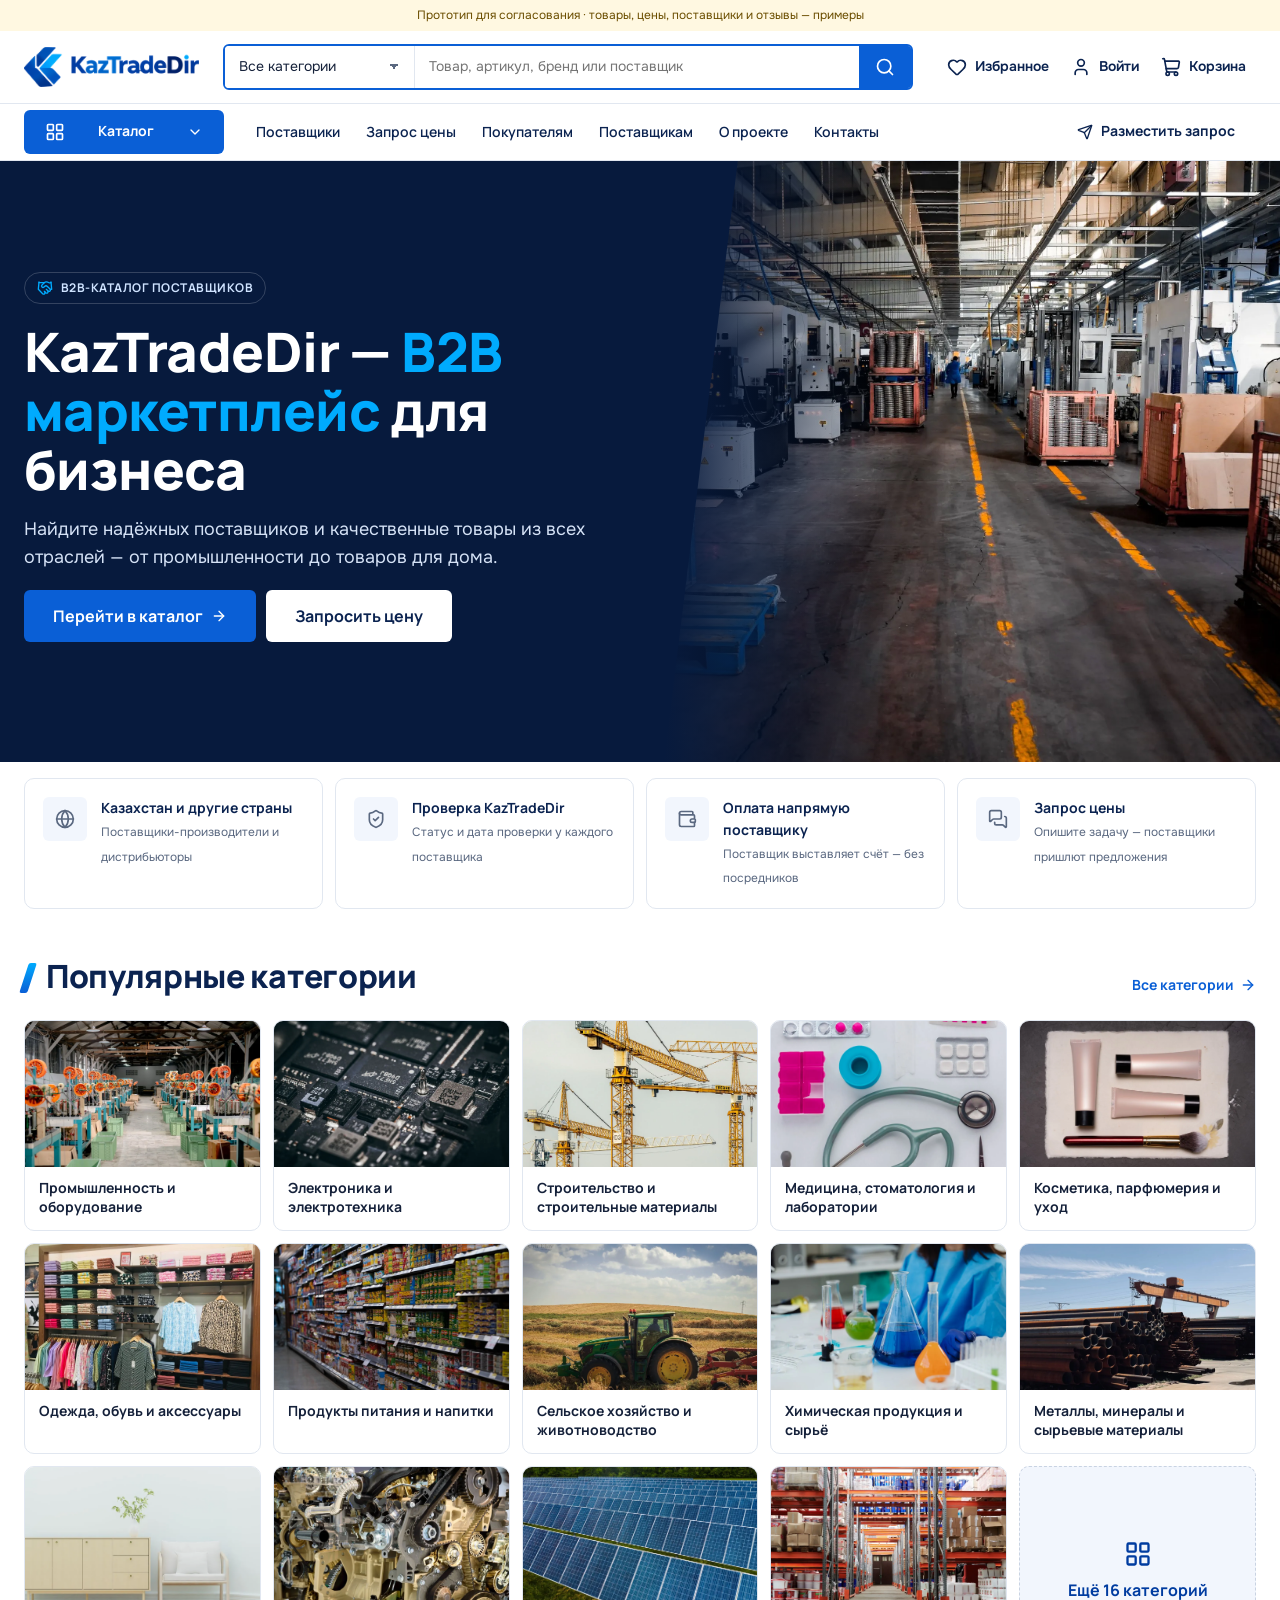
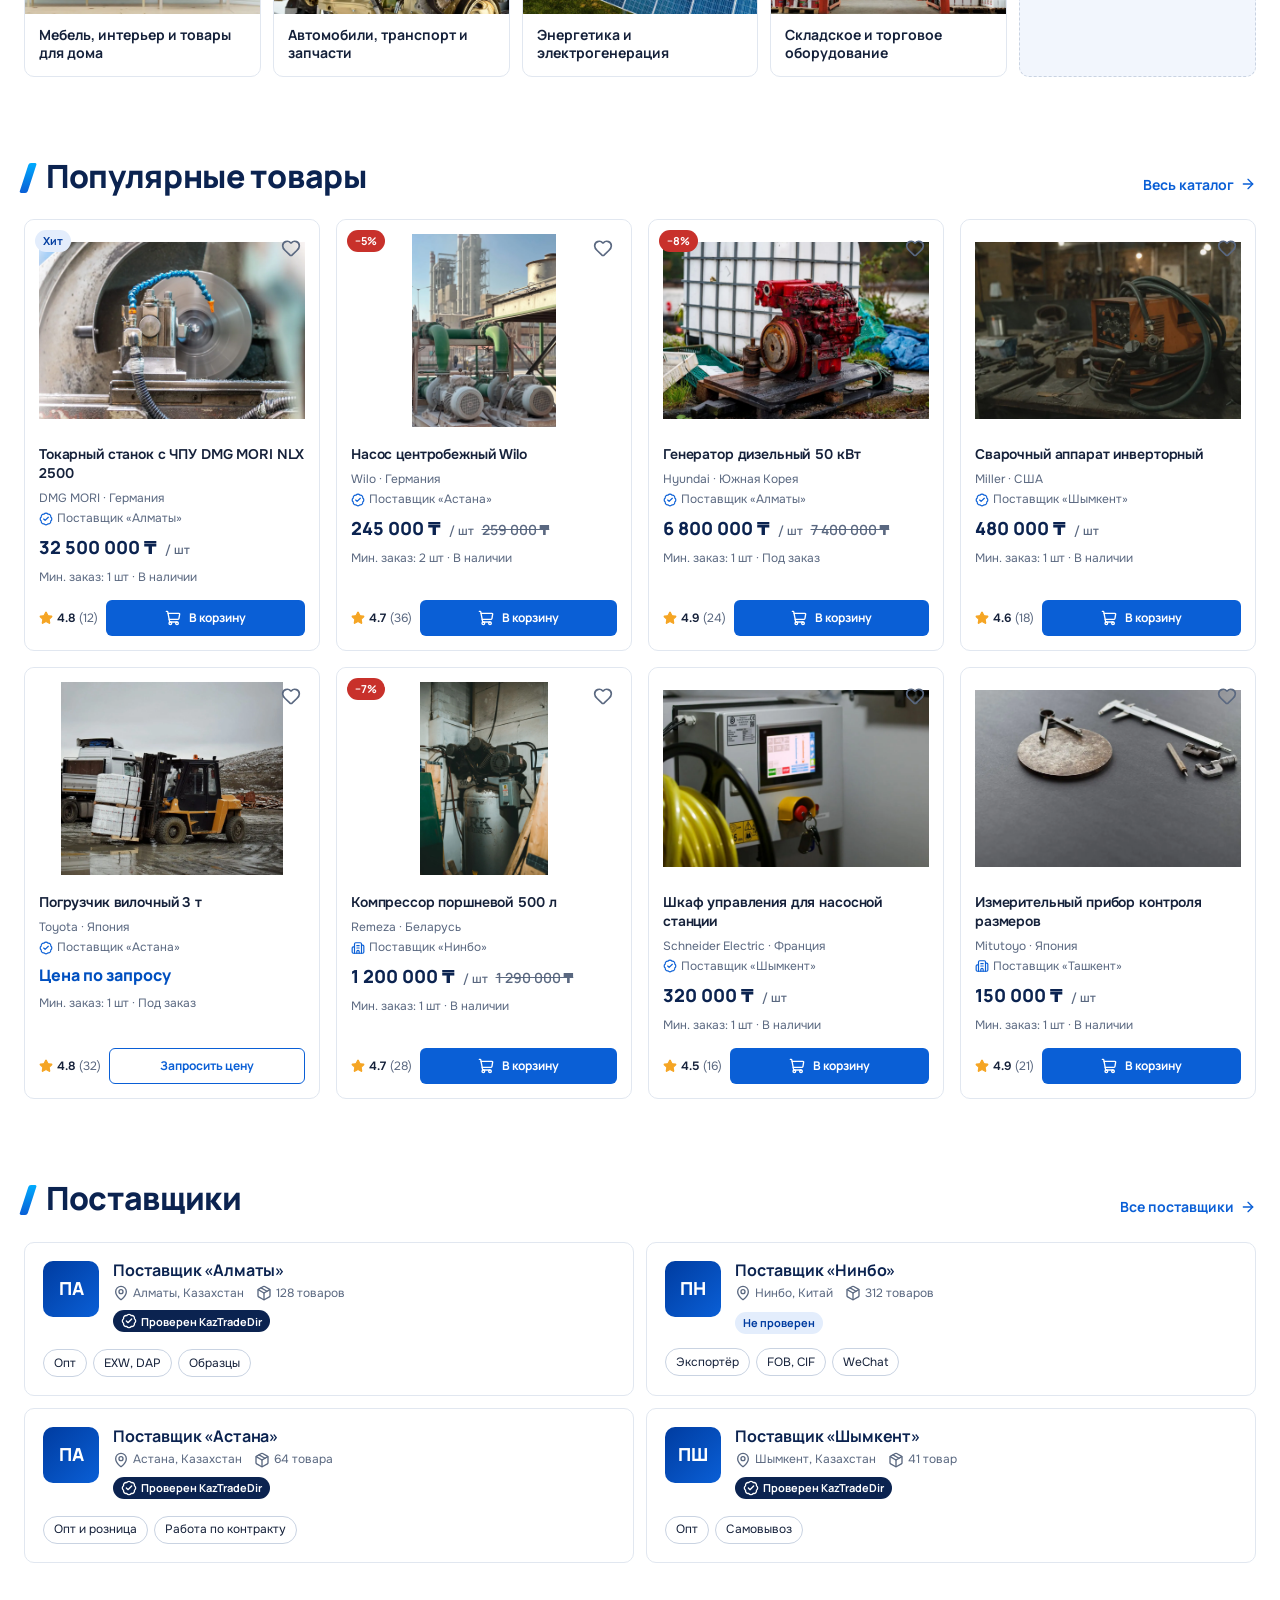
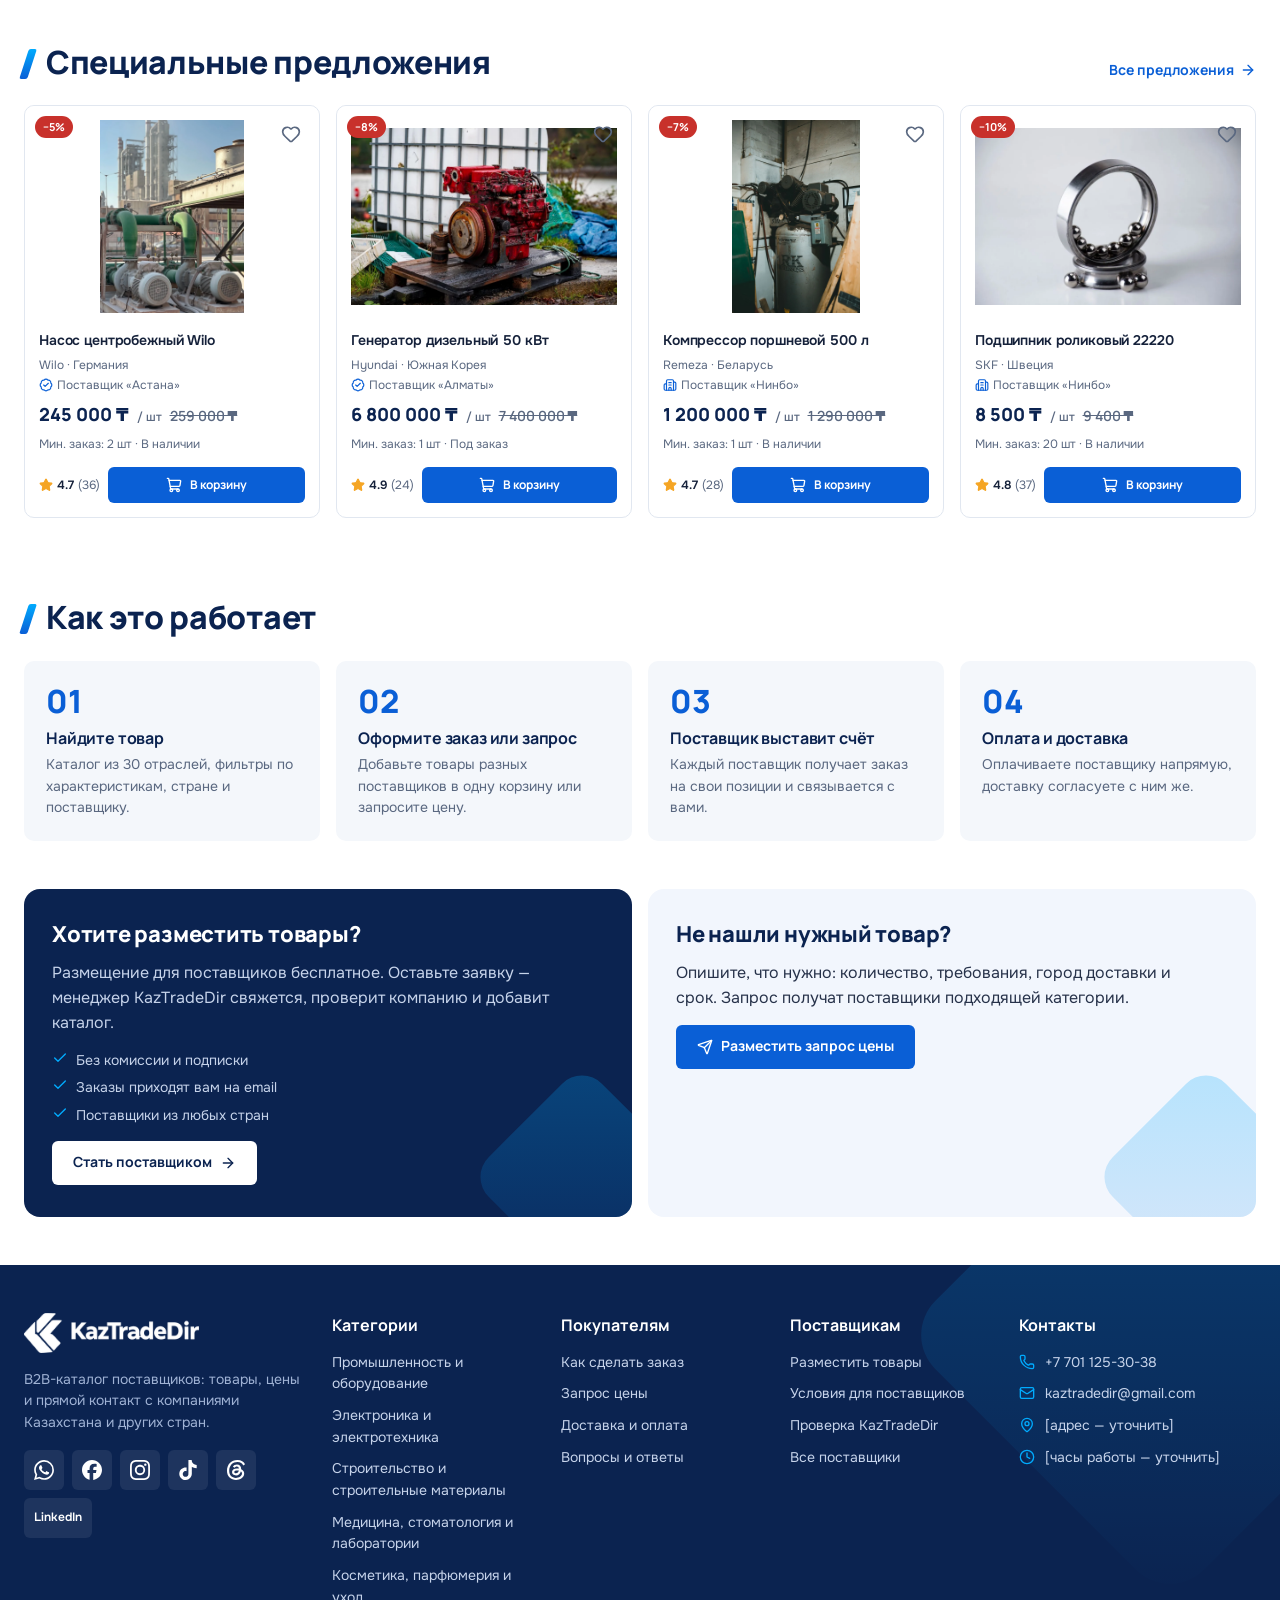
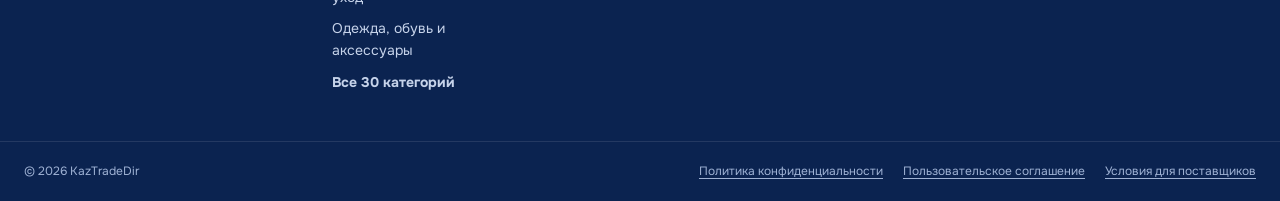
==== commit 1a377c33: "Переключатель языка: сразу текущий язык Co-Authored-By: Claude Opus 5.5 <noreply@anthropic.com>" ====
--- a/index.html
+++ b/index.html
@@ -47,7 +47,7 @@
 		<div class="container header-nav__inner">
 			<button class="btn catalog-toggle" type="button" aria-expanded="false" aria-controls="mega-menu"><svg class="icon" aria-hidden="true"><use href="assets/icons.svg#i-layout-grid"></use></svg><span>Каталог</span><svg class="icon icon--sm catalog-toggle__chevron" aria-hidden="true"><use href="assets/icons.svg#i-chevron-down"></use></svg></button>
 			<nav class="main-menu" aria-label="Основное меню"><a href="suppliers.html">Поставщики</a><a href="rfq.html">Запрос цены</a><a href="faq.html">Покупателям</a><a href="become-supplier.html">Поставщикам</a><a href="#">О проекте</a><a href="#">Контакты</a></nav>
-			<div class="lang-switch"><svg class="icon icon--sm" aria-hidden="true"><use href="assets/icons.svg#i-languages"></use></svg><div class="ktd-gt"></div></div>
+			<div class="lang-switch"><div class="ktd-gt"></div></div>
 			<button class="btn btn--ghost header-nav__rfq" type="button" data-rfq-open=""><svg class="icon icon--sm" aria-hidden="true"><use href="assets/icons.svg#i-send"></use></svg>Разместить запрос</button>
 		</div>
 	</div>
@@ -61,7 +61,7 @@
 <aside class="drawer" id="mobile-nav" aria-label="Меню">
 	<div class="drawer__head"><img src="assets/img/logo.png" alt="KazTradeDir" width="140" height="32"><button class="icon-btn" type="button" data-drawer-close aria-label="Закрыть меню"><svg class="icon" aria-hidden="true"><use href="assets/icons.svg#i-x"></use></svg></button></div>
 	<div class="drawer__body mobile-nav">
-		<div class="mobile-nav__lang"><div class="lang-switch"><svg class="icon icon--sm" aria-hidden="true"><use href="assets/icons.svg#i-languages"></use></svg><div class="ktd-gt"></div></div></div>
+		<div class="mobile-nav__lang"><div class="lang-switch"><div class="ktd-gt"></div></div></div>
 		<div class="mobile-nav__section"><p class="mobile-nav__title">Каталог</p><details><summary><svg class="icon" aria-hidden="true"><use href="assets/icons.svg#i-factory"></use></svg><span>Промышленность и оборудование</span><svg class="icon icon--sm" aria-hidden="true"><use href="assets/icons.svg#i-chevron-down"></use></svg></summary><ul><li><a href="catalog.html"><b>Все товары категории</b></a></li><li><a href="catalog.html">Станки и производственные линии</a></li><li><a href="catalog.html">Насосы и компрессоры</a></li><li><a href="catalog.html">Генераторы и сварочное оборудование</a></li><li><a href="catalog.html">Подъёмное оборудование</a></li><li><a href="catalog.html">Пищевое и упаковочное оборудование</a></li><li><a href="catalog.html">Инструмент</a></li></ul></details><details><summary><svg class="icon" aria-hidden="true"><use href="assets/icons.svg#i-cpu"></use></svg><span>Электроника и электротехника</span><svg class="icon icon--sm" aria-hidden="true"><use href="assets/icons.svg#i-chevron-down"></use></svg></summary><ul><li><a href="catalog.html"><b>Все товары категории</b></a></li><li><a href="catalog.html">Кабель и провод</a></li><li><a href="catalog.html">Электрощитовое оборудование</a></li><li><a href="catalog.html">Освещение</a></li><li><a href="catalog.html">Электроустановочные изделия</a></li><li><a href="catalog.html">Компьютеры и оргтехника</a></li><li><a href="catalog.html">Электронные компоненты</a></li></ul></details><details><summary><svg class="icon" aria-hidden="true"><use href="assets/icons.svg#i-hard-hat"></use></svg><span>Строительство и строительные материалы</span><svg class="icon icon--sm" aria-hidden="true"><use href="assets/icons.svg#i-chevron-down"></use></svg></summary><ul><li><a href="catalog.html"><b>Все товары категории</b></a></li><li><a href="catalog.html">Цемент и сухие смеси</a></li><li><a href="catalog.html">Кирпич и блоки</a></li><li><a href="catalog.html">Металлопрокат для стройки</a></li><li><a href="catalog.html">Кровля и фасад</a></li><li><a href="catalog.html">Изоляция</a></li><li><a href="catalog.html">Отделочные материалы</a></li><li><a href="catalog.html">Строительная техника</a></li></ul></details><details><summary><svg class="icon" aria-hidden="true"><use href="assets/icons.svg#i-stethoscope"></use></svg><span>Медицина, стоматология и лаборатории</span><svg class="icon icon--sm" aria-hidden="true"><use href="assets/icons.svg#i-chevron-down"></use></svg></summary><ul><li><a href="catalog.html"><b>Все товары категории</b></a></li><li><a href="catalog.html">Медицинское оборудование</a></li><li><a href="catalog.html">Стоматология</a></li><li><a href="catalog.html">Лабораторное оборудование</a></li><li><a href="catalog.html">Расходные материалы</a></li><li><a href="catalog.html">Средства защиты</a></li><li><a href="catalog.html">Мебель для клиник</a></li></ul></details><details><summary><svg class="icon" aria-hidden="true"><use href="assets/icons.svg#i-sparkles"></use></svg><span>Косметика, парфюмерия и уход</span><svg class="icon icon--sm" aria-hidden="true"><use href="assets/icons.svg#i-chevron-down"></use></svg></summary><ul><li><a href="catalog.html"><b>Все товары категории</b></a></li><li><a href="catalog.html">Уход за кожей</a></li><li><a href="catalog.html">Уход за волосами</a></li><li><a href="catalog.html">Декоративная косметика</a></li><li><a href="catalog.html">Парфюмерия</a></li><li><a href="catalog.html">Профессиональная косметика</a></li></ul></details><details><summary><svg class="icon" aria-hidden="true"><use href="assets/icons.svg#i-shirt"></use></svg><span>Одежда, обувь и аксессуары</span><svg class="icon icon--sm" aria-hidden="true"><use href="assets/icons.svg#i-chevron-down"></use></svg></summary><ul><li><a href="catalog.html"><b>Все товары категории</b></a></li><li><a href="catalog.html">Спецодежда и СИЗ</a></li><li><a href="catalog.html">Мужская одежда</a></li><li><a href="catalog.html">Женская одежда</a></li><li><a href="catalog.html">Детская одежда</a></li><li><a href="catalog.html">Обувь</a></li><li><a href="catalog.html">Аксессуары</a></li></ul></details><details><summary><svg class="icon" aria-hidden="true"><use href="assets/icons.svg#i-apple"></use></svg><span>Продукты питания и напитки</span><svg class="icon icon--sm" aria-hidden="true"><use href="assets/icons.svg#i-chevron-down"></use></svg></summary><ul><li><a href="catalog.html"><b>Все товары категории</b></a></li><li><a href="catalog.html">Мясо и птица</a></li><li><a href="catalog.html">Молочная продукция</a></li><li><a href="catalog.html">Бакалея и крупы</a></li><li><a href="catalog.html">Кондитерские изделия</a></li><li><a href="catalog.html">Напитки</a></li><li><a href="catalog.html">Фрукты и овощи</a></li></ul></details><details><summary><svg class="icon" aria-hidden="true"><use href="assets/icons.svg#i-tractor"></use></svg><span>Сельское хозяйство и животноводство</span><svg class="icon icon--sm" aria-hidden="true"><use href="assets/icons.svg#i-chevron-down"></use></svg></summary><ul><li><a href="catalog.html"><b>Все товары категории</b></a></li><li><a href="catalog.html">Сельхозтехника</a></li><li><a href="catalog.html">Семена и саженцы</a></li><li><a href="catalog.html">Удобрения и СЗР</a></li><li><a href="catalog.html">Корма и добавки</a></li><li><a href="catalog.html">Оборудование для ферм</a></li><li><a href="catalog.html">Поливные системы</a></li></ul></details><details><summary><svg class="icon" aria-hidden="true"><use href="assets/icons.svg#i-flask-conical"></use></svg><span>Химическая продукция и сырьё</span><svg class="icon icon--sm" aria-hidden="true"><use href="assets/icons.svg#i-chevron-down"></use></svg></summary><ul><li><a href="catalog.html"><b>Все товары категории</b></a></li><li><a href="catalog.html">Промышленная химия</a></li><li><a href="catalog.html">Лакокрасочные материалы</a></li><li><a href="catalog.html">Бытовая химия</a></li><li><a href="catalog.html">Полимеры и пластмассы</a></li><li><a href="catalog.html">Реактивы</a></li></ul></details><details><summary><svg class="icon" aria-hidden="true"><use href="assets/icons.svg#i-pickaxe"></use></svg><span>Металлы, минералы и сырьевые материалы</span><svg class="icon icon--sm" aria-hidden="true"><use href="assets/icons.svg#i-chevron-down"></use></svg></summary><ul><li><a href="catalog.html"><b>Все товары категории</b></a></li><li><a href="catalog.html">Чёрный металлопрокат</a></li><li><a href="catalog.html">Цветные металлы</a></li><li><a href="catalog.html">Трубы</a></li><li><a href="catalog.html">Метизы</a></li><li><a href="catalog.html">Нерудные материалы</a></li><li><a href="catalog.html">Руды и концентраты</a></li></ul></details><details><summary><svg class="icon" aria-hidden="true"><use href="assets/icons.svg#i-sofa"></use></svg><span>Мебель, интерьер и товары для дома</span><svg class="icon icon--sm" aria-hidden="true"><use href="assets/icons.svg#i-chevron-down"></use></svg></summary><ul><li><a href="catalog.html"><b>Все товары категории</b></a></li><li><a href="catalog.html">Офисная мебель</a></li><li><a href="catalog.html">Мебель для дома</a></li><li><a href="catalog.html">Мебель для HoReCa</a></li><li><a href="catalog.html">Текстиль для дома</a></li><li><a href="catalog.html">Посуда</a></li><li><a href="catalog.html">Декор</a></li></ul></details><details><summary><svg class="icon" aria-hidden="true"><use href="assets/icons.svg#i-car"></use></svg><span>Автомобили, транспорт и запчасти</span><svg class="icon icon--sm" aria-hidden="true"><use href="assets/icons.svg#i-chevron-down"></use></svg></summary><ul><li><a href="catalog.html"><b>Все товары категории</b></a></li><li><a href="catalog.html">Легковые автомобили</a></li><li><a href="catalog.html">Грузовой транспорт</a></li><li><a href="catalog.html">Спецтехника</a></li><li><a href="catalog.html">Шины и диски</a></li><li><a href="catalog.html">Масла и автохимия</a></li><li><a href="catalog.html">Автоаксессуары</a></li></ul></details><details><summary><svg class="icon" aria-hidden="true"><use href="assets/icons.svg#i-zap"></use></svg><span>Энергетика и электрогенерация</span><svg class="icon icon--sm" aria-hidden="true"><use href="assets/icons.svg#i-chevron-down"></use></svg></summary><ul><li><a href="catalog.html"><b>Все товары категории</b></a></li><li><a href="catalog.html">Генераторы и электростанции</a></li><li><a href="catalog.html">Солнечная энергетика</a></li><li><a href="catalog.html">ИБП и стабилизаторы</a></li><li><a href="catalog.html">Трансформаторы</a></li><li><a href="catalog.html">Аккумуляторы</a></li></ul></details><details><summary><svg class="icon" aria-hidden="true"><use href="assets/icons.svg#i-warehouse"></use></svg><span>Складское и торговое оборудование</span><svg class="icon icon--sm" aria-hidden="true"><use href="assets/icons.svg#i-chevron-down"></use></svg></summary><ul><li><a href="catalog.html"><b>Все товары категории</b></a></li><li><a href="catalog.html">Стеллажи</a></li><li><a href="catalog.html">Складская техника</a></li><li><a href="catalog.html">Торговое оборудование</a></li><li><a href="catalog.html">Холодильное оборудование</a></li><li><a href="catalog.html">Весы</a></li><li><a href="catalog.html">Упаковка</a></li></ul></details><details><summary><svg class="icon" aria-hidden="true"><use href="assets/icons.svg#i-scissors"></use></svg><span>Текстиль, ткани и материалы для производства</span><svg class="icon icon--sm" aria-hidden="true"><use href="assets/icons.svg#i-chevron-down"></use></svg></summary><ul><li><a href="catalog.html"><b>Все товары категории</b></a></li><li><a href="catalog.html">Ткани</a></li><li><a href="catalog.html">Нитки и фурнитура</a></li><li><a href="catalog.html">Нетканые материалы</a></li><li><a href="catalog.html">Технический текстиль</a></li><li><a href="catalog.html">Кожа и кожзаменители</a></li></ul></details><details><summary><svg class="icon" aria-hidden="true"><use href="assets/icons.svg#i-microscope"></use></svg><span>Наука, измерения и контроль качества</span><svg class="icon icon--sm" aria-hidden="true"><use href="assets/icons.svg#i-chevron-down"></use></svg></summary><ul><li><a href="catalog.html"><b>Все товары категории</b></a></li><li><a href="catalog.html">Измерительные приборы</a></li><li><a href="catalog.html">Лабораторные анализаторы</a></li><li><a href="catalog.html">Неразрушающий контроль</a></li><li><a href="catalog.html">Метрология и калибровка</a></li><li><a href="catalog.html">Геодезическое оборудование</a></li></ul></details><details><summary><svg class="icon" aria-hidden="true"><use href="assets/icons.svg#i-dumbbell"></use></svg><span>Спорт, отдых и туризм</span><svg class="icon icon--sm" aria-hidden="true"><use href="assets/icons.svg#i-chevron-down"></use></svg></summary><ul><li><a href="catalog.html"><b>Все товары категории</b></a></li><li><a href="catalog.html">Тренажёры</a></li><li><a href="catalog.html">Спортивный инвентарь</a></li><li><a href="catalog.html">Туризм и кемпинг</a></li><li><a href="catalog.html">Оборудование для площадок</a></li></ul></details><details><summary><svg class="icon" aria-hidden="true"><use href="assets/icons.svg#i-baby"></use></svg><span>Детские товары, игрушки и образование</span><svg class="icon icon--sm" aria-hidden="true"><use href="assets/icons.svg#i-chevron-down"></use></svg></summary><ul><li><a href="catalog.html"><b>Все товары категории</b></a></li><li><a href="catalog.html">Игрушки</a></li><li><a href="catalog.html">Детская мебель</a></li><li><a href="catalog.html">Учебное оборудование</a></li><li><a href="catalog.html">Канцтовары для школы</a></li></ul></details><details><summary><svg class="icon" aria-hidden="true"><use href="assets/icons.svg#i-briefcase-business"></use></svg><span>Оборудование для бизнеса и сферы услуг</span><svg class="icon icon--sm" aria-hidden="true"><use href="assets/icons.svg#i-chevron-down"></use></svg></summary><ul><li><a href="catalog.html"><b>Все товары категории</b></a></li><li><a href="catalog.html">Оборудование для HoReCa</a></li><li><a href="catalog.html">Клининг</a></li><li><a href="catalog.html">Прачечное оборудование</a></li><li><a href="catalog.html">Салоны красоты</a></li><li><a href="catalog.html">Кассы и POS</a></li></ul></details><details><summary><svg class="icon" aria-hidden="true"><use href="assets/icons.svg#i-shield"></use></svg><span>Безопасность и связь</span><svg class="icon icon--sm" aria-hidden="true"><use href="assets/icons.svg#i-chevron-down"></use></svg></summary><ul><li><a href="catalog.html"><b>Все товары категории</b></a></li><li><a href="catalog.html">Видеонаблюдение</a></li><li><a href="catalog.html">Охранная и пожарная сигнализация</a></li><li><a href="catalog.html">Контроль доступа</a></li><li><a href="catalog.html">Сетевое и телеком-оборудование</a></li><li><a href="catalog.html">Пожаротушение</a></li></ul></details><details><summary><svg class="icon" aria-hidden="true"><use href="assets/icons.svg#i-droplets"></use></svg><span>Водоснабжение, отопление и вентиляция</span><svg class="icon icon--sm" aria-hidden="true"><use href="assets/icons.svg#i-chevron-down"></use></svg></summary><ul><li><a href="catalog.html"><b>Все товары категории</b></a></li><li><a href="catalog.html">Котлы и отопление</a></li><li><a href="catalog.html">Насосы для воды</a></li><li><a href="catalog.html">Трубы и фитинги</a></li><li><a href="catalog.html">Вентиляция и кондиционирование</a></li><li><a href="catalog.html">Водоочистка</a></li><li><a href="catalog.html">Сантехника</a></li></ul></details><details><summary><svg class="icon" aria-hidden="true"><use href="assets/icons.svg#i-printer"></use></svg><span>Бумага, полиграфия и офисные товары</span><svg class="icon icon--sm" aria-hidden="true"><use href="assets/icons.svg#i-chevron-down"></use></svg></summary><ul><li><a href="catalog.html"><b>Все товары категории</b></a></li><li><a href="catalog.html">Бумага и картон</a></li><li><a href="catalog.html">Полиграфическое оборудование</a></li><li><a href="catalog.html">Канцелярия</a></li><li><a href="catalog.html">Расходники для печати</a></li></ul></details><details><summary><svg class="icon" aria-hidden="true"><use href="assets/icons.svg#i-paw-print"></use></svg><span>Товары для животных</span><svg class="icon icon--sm" aria-hidden="true"><use href="assets/icons.svg#i-chevron-down"></use></svg></summary><ul><li><a href="catalog.html"><b>Все товары категории</b></a></li><li><a href="catalog.html">Корма</a></li><li><a href="catalog.html">Ветеринарные препараты</a></li><li><a href="catalog.html">Аксессуары и амуниция</a></li><li><a href="catalog.html">Зоогигиена</a></li></ul></details><details><summary><svg class="icon" aria-hidden="true"><use href="assets/icons.svg#i-recycle"></use></svg><span>Экология, переработка и очистка</span><svg class="icon icon--sm" aria-hidden="true"><use href="assets/icons.svg#i-chevron-down"></use></svg></summary><ul><li><a href="catalog.html"><b>Все товары категории</b></a></li><li><a href="catalog.html">Оборудование для переработки</a></li><li><a href="catalog.html">Очистные сооружения</a></li><li><a href="catalog.html">Контейнеры для отходов</a></li><li><a href="catalog.html">Вторсырьё</a></li></ul></details><details><summary><svg class="icon" aria-hidden="true"><use href="assets/icons.svg#i-washing-machine"></use></svg><span>Бытовая техника и товары повседневного спроса</span><svg class="icon icon--sm" aria-hidden="true"><use href="assets/icons.svg#i-chevron-down"></use></svg></summary><ul><li><a href="catalog.html"><b>Все товары категории</b></a></li><li><a href="catalog.html">Крупная бытовая техника</a></li><li><a href="catalog.html">Мелкая бытовая техника</a></li><li><a href="catalog.html">Климатическая техника</a></li><li><a href="catalog.html">Хозтовары</a></li></ul></details><details><summary><svg class="icon" aria-hidden="true"><use href="assets/icons.svg#i-cog"></use></svg><span>Запасные части и комплектующие</span><svg class="icon icon--sm" aria-hidden="true"><use href="assets/icons.svg#i-chevron-down"></use></svg></summary><ul><li><a href="catalog.html"><b>Все товары категории</b></a></li><li><a href="catalog.html">Подшипники</a></li><li><a href="catalog.html">Приводы и редукторы</a></li><li><a href="catalog.html">Гидравлика и пневматика</a></li><li><a href="catalog.html">Уплотнения и РТИ</a></li><li><a href="catalog.html">Электродвигатели</a></li><li><a href="catalog.html">Запчасти к спецтехнике</a></li></ul></details><details><summary><svg class="icon" aria-hidden="true"><use href="assets/icons.svg#i-boxes"></use></svg><span>Сырьё и полуфабрикаты для производства</span><svg class="icon icon--sm" aria-hidden="true"><use href="assets/icons.svg#i-chevron-down"></use></svg></summary><ul><li><a href="catalog.html"><b>Все товары категории</b></a></li><li><a href="catalog.html">Пищевое сырьё</a></li><li><a href="catalog.html">Полимерное сырьё</a></li><li><a href="catalog.html">Древесина и пиломатериалы</a></li><li><a href="catalog.html">Бумажное сырьё</a></li><li><a href="catalog.html">Металлические заготовки</a></li></ul></details><details><summary><svg class="icon" aria-hidden="true"><use href="assets/icons.svg#i-gem"></use></svg><span>Ювелирные изделия и предметы роскоши</span><svg class="icon icon--sm" aria-hidden="true"><use href="assets/icons.svg#i-chevron-down"></use></svg></summary><ul><li><a href="catalog.html"><b>Все товары категории</b></a></li><li><a href="catalog.html">Украшения</a></li><li><a href="catalog.html">Часы</a></li><li><a href="catalog.html">Сувениры и подарки</a></li><li><a href="catalog.html">Аксессуары премиум</a></li></ul></details><details><summary><svg class="icon" aria-hidden="true"><use href="assets/icons.svg#i-music"></use></svg><span>Музыка, звук и развлечения</span><svg class="icon icon--sm" aria-hidden="true"><use href="assets/icons.svg#i-chevron-down"></use></svg></summary><ul><li><a href="catalog.html"><b>Все товары категории</b></a></li><li><a href="catalog.html">Звуковое оборудование</a></li><li><a href="catalog.html">Музыкальные инструменты</a></li><li><a href="catalog.html">Световое оборудование</a></li><li><a href="catalog.html">Аттракционы</a></li></ul></details><details><summary><svg class="icon" aria-hidden="true"><use href="assets/icons.svg#i-bot"></use></svg><span>Робототехника, автоматизация и новые технологии</span><svg class="icon icon--sm" aria-hidden="true"><use href="assets/icons.svg#i-chevron-down"></use></svg></summary><ul><li><a href="catalog.html"><b>Все товары категории</b></a></li><li><a href="catalog.html">Промышленные роботы</a></li><li><a href="catalog.html">Контроллеры и ПЛК</a></li><li><a href="catalog.html">Датчики</a></li><li><a href="catalog.html">Дроны</a></li><li><a href="catalog.html">IoT и умный дом</a></li><li><a href="catalog.html">3D-печать</a></li></ul></details></div>
 		<div class="mobile-nav__section mobile-nav__links"><a href="suppliers.html">Поставщики</a><a href="rfq.html">Запрос цены</a><a href="faq.html">Покупателям</a><a href="become-supplier.html">Поставщикам</a><a href="#">О проекте</a><a href="#">Контакты</a><a href="favorites.html">Избранное</a><a href="login.html">Войти / Регистрация</a><a href="account.html">Личный кабинет</a></div>
 	</div>
--- a/assets/css/layout.css
+++ b/assets/css/layout.css
@@ -207,26 +207,32 @@
 	margin-left: 4px;
 }
 
-/* В переводе пункты меню длиннее — «Разместить запрос» (дублирует «Запрос цены») прячем. */
-.translated-ltr .header-nav__rfq {
-	display: none;
-}
-
-.lang-switch > .icon {
-	position: absolute;
-	left: 10px;
-	z-index: 1;
-	pointer-events: none;
+/* В переводе (GTranslate) пункты меню длиннее — шапка компактнее, «Разместить запрос» в одну строку. */
+.header-nav__rfq {
+	flex-shrink: 0;
+	white-space: nowrap;
+}
+
+.translated-ltr:not([lang|="ru"]) .catalog-toggle {
+	min-width: 0;
+}
+
+.translated-ltr:not([lang|="ru"]) .main-menu a {
+	padding-inline: 9px;
 }
 
 .lang-switch .gt_selector {
 	appearance: none;
 	min-height: 40px;
 	margin: 0;
-	padding: 8px 30px 8px 34px;
+	padding: 8px 30px 8px 12px;
 	border: 1px solid transparent;
 	border-radius: var(--ktd-radius-sm);
-	background: transparent linear-gradient(45deg, transparent 50%, currentcolor 50%) calc(100% - 16px) 52% / 5px 5px no-repeat, transparent linear-gradient(135deg, currentcolor 50%, transparent 50%) calc(100% - 11px) 52% / 5px 5px no-repeat;
+	background-color: transparent;
+	background-image: linear-gradient(45deg, transparent 50%, currentcolor 50%), linear-gradient(135deg, currentcolor 50%, transparent 50%);
+	background-position: calc(100% - 16px) 52%, calc(100% - 11px) 52%;
+	background-size: 5px 5px;
+	background-repeat: no-repeat;
 	color: inherit;
 	font-family: var(--ktd-font-display);
 	font-size: var(--ktd-fs-sm);
